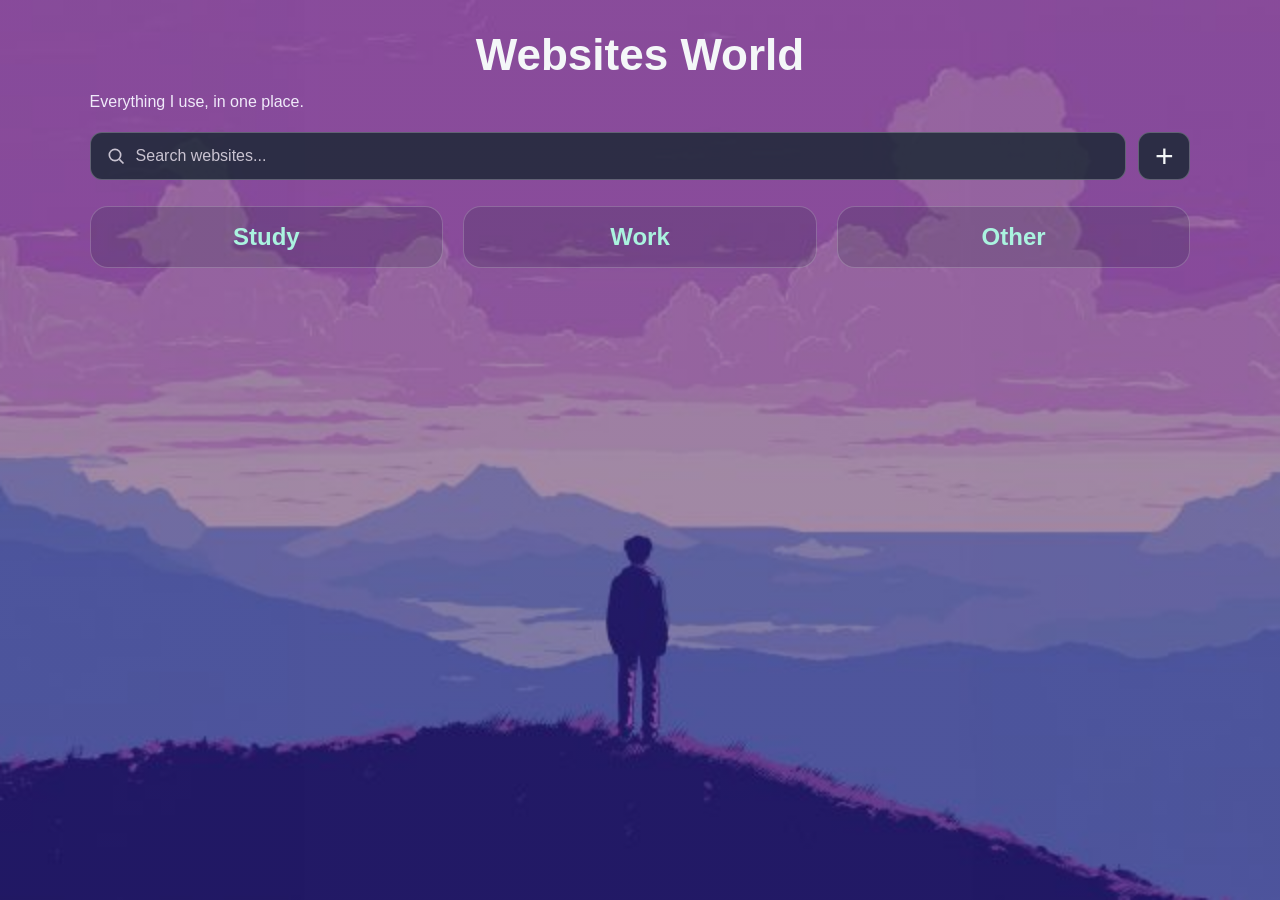
==== index.html @ d505647d "Rename Website Organizer.html to index.html" ====
<!DOCTYPE html>
<html lang="en">
<head>
<meta charset="UTF-8">
<meta name="viewport" content="width=device-width, initial-scale=1">
<title>Website Organizer</title>

<style>
* { box-sizing: border-box; }
[hidden] { display: none !important; }

body {
  margin: 0;
  min-height: 100vh;
  padding: 42px 7%;
  background-color: #101820;
  background-image:
    linear-gradient(rgba(16, 24, 32, .38), rgba(16, 24, 32, .38)),
    url("Website Organizer.jpg");
  background-position: center;
  background-size: cover;
  background-attachment: fixed;
  background-repeat: no-repeat;
  color: #f4f7f8;
  font-family: "Segoe UI", Arial, sans-serif;
}

/* The title is centered and raised; the subtitle stays in its usual spot. */
.topbar {
  position: relative;
  min-height: 70px;
  margin-bottom: 20px;
}

.brand-area { padding-top: 51px; }

h1 {
  position: absolute;
  top: -10px;
  left: 50%;
  width: max-content;
  max-width: 100%;
  margin: 0;
  color: #f4f7f8;
  font-size: 44px;
  line-height: 1.05;
  text-align: center;
  transform: translateX(-50%);
}

.subtitle {
  margin: 0;
  color: #f0eafa;
}

.search-row {
  display: flex;
  align-items: stretch;
  gap: 12px;
  width: 100%;
  margin-bottom: 26px;
}

.search-field {
  display: flex;
  align-items: center;
  flex: 1;
  min-width: 0;
  height: 48px;
  gap: 10px;
  padding: 0 15px;
  border: 1px solid rgba(255, 255, 255, .25);
  border-radius: 12px;
  background: rgba(25, 40, 50, .82);
}

.search-field:focus-within {
  outline: 2px solid #e8b5ff;
  outline-offset: 2px;
}

.search-icon {
  width: 20px;
  height: 20px;
  flex: 0 0 20px;
  color: #c9c3d1;
}

.search-box {
  width: 100%;
  min-width: 0;
  height: 100%;
  padding: 0;
  border: 0;
  outline: 0;
  background: transparent;
  color: #f4f7f8;
  font: inherit;
}

.search-box::placeholder { color: #c9c3d1; }

.action-area {
  position: relative;
  z-index: 5;
}

.plus-button {
  width: 52px;
  height: 48px;
  border: 1px solid rgba(255, 255, 255, .25);
  border-radius: 12px;
  background: rgba(25, 40, 50, .82);
  color: #f4f7f8;
  font-size: 32px;
  line-height: 1;
  cursor: pointer;
}

.plus-button:hover { background: rgba(49, 81, 92, .95); }

.action-menu {
  position: absolute;
  top: calc(100% + 9px);
  right: 0;
  width: 190px;
  padding: 7px;
  border: 1px solid rgba(255, 255, 255, .22);
  border-radius: 13px;
  background: rgba(25, 31, 47, .97);
  box-shadow: 0 12px 30px rgba(0, 0, 0, .28);
}

.action-menu button {
  display: block;
  width: 100%;
  padding: 11px 12px;
  border: 0;
  border-radius: 8px;
  background: transparent;
  color: #f4f7f8;
  text-align: left;
  font: inherit;
  cursor: pointer;
}

.action-menu button:hover {
  background: rgba(232, 181, 255, .18);
  color: #f4d8ff;
}

/* Three independent stacks: opening a category only moves cards below it
   in the same column. */
.categories {
  display: grid;
  grid-template-columns: repeat(3, minmax(0, 1fr));
  align-items: start;
  gap: 20px;
}

.category-column {
  display: flex;
  flex-direction: column;
  align-items: stretch;
  min-width: 0;
  gap: 20px;
}

.card {
  min-width: 0;
  padding: 22px;
  border: 1px solid rgba(255, 255, 255, .20);
  border-radius: 18px;
  background: rgba(25, 40, 50, .18);
}

/* A closed category is about as tall as one website-link row. */
.card.is-collapsed { padding: 8px 14px; }

.category-heading {
  position: relative;
  display: flex;
  align-items: center;
  justify-content: center;
  height: 44px;
  margin: 0 0 14px;
}

.card.is-collapsed .category-heading { margin-bottom: 0; }

.category-title {
  width: 100%;
  height: 44px;
  padding: 0 42px;
  border: 0;
  border-radius: 6px;
  background: transparent;
  color: #aaf3df;
  font: 700 24px/1.2 "Segoe UI", Arial, sans-serif;
  text-align: center;
  cursor: pointer;
  overflow: hidden;
  text-overflow: ellipsis;
  white-space: nowrap;
}

.category-title:hover:not(:disabled) { color: #e8b5ff; }

.category-title:focus-visible,
.pencil-button:focus-visible {
  outline: 2px solid #e8b5ff;
  outline-offset: 3px;
}

.category-title:disabled {
  opacity: 1;
  cursor: default;
}

.category-grip {
  position: absolute;
  left: 0;
  top: 50%;
  display: inline-flex;
  align-items: center;
  justify-content: center;
  width: 30px;
  height: 32px;
  border-radius: 8px;
  color: #f0d6ff;
  cursor: grab;
  user-select: none;
  transform: translateY(-50%);
}

.category-grip:hover { background: rgba(232, 181, 255, .17); }

.pencil-button {
  position: absolute;
  right: 0;
  top: 50%;
  display: inline-flex;
  align-items: center;
  justify-content: center;
  width: 34px;
  height: 34px;
  border: 1px solid rgba(255, 227, 169, .4);
  border-radius: 9px;
  background: rgba(58, 43, 29, .82);
  color: #ffe3a9;
  font-size: 18px;
  cursor: pointer;
  transform: translateY(-50%);
}

.pencil-button:hover { background: rgba(86, 62, 38, .95); }

.link-row {
  display: flex;
  align-items: center;
  gap: 8px;
}

.website-link {
  display: flex;
  align-items: center;
  flex: 1;
  min-width: 0;
  gap: 10px;
  margin: 9px 0;
  padding: 12px 14px;
  border-radius: 10px;
  background: rgba(36, 57, 68, .88);
  color: #f4f7f8;
  text-decoration: none;
  transition: transform .18s ease, background .18s ease, box-shadow .18s ease;
}

.website-link:hover,
.website-link:focus-visible {
  background: rgba(49, 81, 92, .95);
  transform: translateY(-2px);
  box-shadow: 0 6px 14px rgba(8, 16, 21, .25);
}

.website-link:focus-visible {
  outline: 2px solid #e8b5ff;
  outline-offset: 2px;
}

.website-name {
  overflow: hidden;
  text-overflow: ellipsis;
  white-space: nowrap;
}

.dot {
  width: 10px;
  height: 10px;
  flex: 0 0 10px;
  border-radius: 50%;
  background: #e8b5ff;
}

.logo-slot {
  position: relative;
  display: block;
  width: 24px;
  height: 24px;
  flex: 0 0 24px;
  margin-left: auto;
}

.site-logo {
  display: block;
  width: 100%;
  height: 100%;
  object-fit: contain;
}

.logo-fallback {
  display: grid;
  place-items: center;
  width: 100%;
  height: 100%;
  border-radius: 7px;
  background: #e8b5ff;
  color: #29113b;
  font: 700 10px "Segoe UI", Arial, sans-serif;
}

.link-grip {
  display: none;
  width: 28px;
  flex: 0 0 28px;
  color: #f0d6ff;
  text-align: center;
  cursor: grab;
  user-select: none;
}

.edit-mode .link-grip { display: inline-block; }

.remove-link {
  width: 36px;
  height: 36px;
  flex: 0 0 36px;
  border: 1px solid rgba(255, 150, 166, .45);
  border-radius: 10px;
  background: rgba(86, 35, 49, .88);
  color: #ffd0d7;
  font-size: 23px;
  line-height: 1;
  cursor: pointer;
}

.remove-link:hover { background: #9c3f55; }

.empty-category {
  margin: 12px 4px;
  color: #d9d0e0;
  font-size: 14px;
}

.category-editor-actions {
  display: flex;
  flex-wrap: wrap;
  gap: 9px;
  margin-top: 16px;
  padding-top: 14px;
  border-top: 1px solid rgba(255, 255, 255, .14);
}

.editor-button {
  padding: 10px 12px;
  border: 1px solid transparent;
  border-radius: 9px;
  font: 600 14px "Segoe UI", Arial, sans-serif;
  cursor: pointer;
}

.add-link-button {
  border-color: rgba(138, 235, 202, .35);
  background: rgba(34, 87, 75, .92);
  color: #c9ffe9;
}

.add-link-button:hover { background: rgba(39, 115, 91, .98); }

.remove-category-button {
  border-color: rgba(255, 150, 166, .35);
  background: rgba(92, 38, 51, .9);
  color: #ffd0d7;
}

.remove-category-button:hover { background: rgba(145, 52, 71, .98); }

.link-form {
  display: grid;
  gap: 9px;
  margin: 12px 0 4px;
  padding: 13px;
  border: 1px solid rgba(138, 235, 202, .3);
  border-radius: 12px;
  background: rgba(16, 35, 40, .78);
}

.link-form input,
.draft-name {
  width: 100%;
  padding: 10px 12px;
  border: 1px solid rgba(255, 255, 255, .24);
  border-radius: 8px;
  background: rgba(255, 255, 255, .93);
  color: #1c2230;
  font: inherit;
}

.link-form input:focus,
.draft-name:focus {
  outline: 2px solid #aaf3df;
  outline-offset: 1px;
}

.form-actions { display: flex; gap: 8px; }

.save-link-button {
  background: #b9f1d6;
  color: #17372c;
}

.cancel-link-button {
  border-color: rgba(255, 255, 255, .18);
  background: rgba(255, 255, 255, .13);
  color: #f4f7f8;
}

.form-error {
  margin: 0;
  color: #ffd0d7;
  font-size: 13px;
}

.draft-card {
  border-color: rgba(232, 181, 255, .55);
  background: rgba(55, 34, 68, .38);
}

.draft-name {
  height: 44px;
  text-align: center;
  font-size: 20px;
  font-weight: 700;
}

.draft-hint {
  margin: 12px 0 0;
  color: #f0eafa;
  font-size: 13px;
  text-align: center;
}

.cancel-draft-button {
  display: block;
  margin: 13px auto 0;
  padding: 8px 12px;
  border: 1px solid rgba(255, 255, 255, .2);
  border-radius: 8px;
  background: rgba(255, 255, 255, .12);
  color: #f4f7f8;
  font: inherit;
  cursor: pointer;
}

.dragging { opacity: .42; }

.drop-target {
  outline: 2px dashed #e8b5ff;
  outline-offset: 3px;
}

.undo-toast {
  position: fixed;
  left: 50%;
  bottom: 22px;
  z-index: 20;
  display: flex;
  align-items: center;
  gap: 16px;
  max-width: calc(100vw - 32px);
  padding: 12px 16px;
  border: 1px solid rgba(255, 255, 255, .2);
  border-radius: 12px;
  background: rgba(25, 31, 47, .97);
  color: #f4f7f8;
  box-shadow: 0 12px 30px rgba(0, 0, 0, .3);
  transform: translateX(-50%);
}

.undo-button {
  padding: 7px 12px;
  border: 0;
  border-radius: 8px;
  background: #b9f1d6;
  color: #17372c;
  font: 700 14px "Segoe UI", Arial, sans-serif;
  cursor: pointer;
}

#noResults {
  margin-top: 24px;
  color: #f0eafa;
}

.recent-section { margin: 0 0 24px; }

.recent-heading {
  margin: 0 0 10px;
  color: #f0eafa;
  font-size: 16px;
}

.recent-links {
  display: grid;
  grid-template-columns: repeat(3, minmax(0, 1fr));
  gap: 8px 12px;
}

.recent-link { margin: 0; }

@media (max-width: 900px) {
  .categories { grid-template-columns: repeat(2, minmax(0, 1fr)); }
}

@media (max-width: 600px) {
  body { padding: 28px 5%; }
  h1 { font-size: 32px; }
  .categories { grid-template-columns: 1fr; }
  .recent-links { grid-template-columns: 1fr; }
}
</style>
</head>

<body>
<header class="topbar">
  <div class="brand-area">
    <h1>Websites World</h1>
    <p class="subtitle">Everything I use, in one place.</p>
  </div>
</header>

<div class="search-row">
  <label class="search-field" for="siteSearch">
    <svg class="search-icon" viewBox="0 0 24 24" fill="none"
      stroke="currentColor" stroke-width="2" aria-hidden="true">
      <circle cx="10.8" cy="10.8" r="6.8"></circle>
      <path d="m16 16 5 5"></path>
    </svg>
    <input id="siteSearch" class="search-box" type="search"
      placeholder="Search websites..." aria-label="Search websites">
  </label>

  <div class="action-area" id="actionArea">
    <button class="plus-button" id="plusButton" type="button"
      aria-label="Open organizer menu" aria-expanded="false">+</button>

    <div class="action-menu" id="actionMenu" hidden>
      <button id="newCategoryButton" type="button">＋ New category</button>
      <button id="editModeButton" type="button">✏ Edit category</button>
    </div>
  </div>
</div>

<section class="recent-section" id="recentSection" hidden>
  <h2 class="recent-heading">Recently opened</h2>
  <div class="recent-links" id="recentLinks"></div>
</section>

<div class="categories" id="categories"></div>
<p id="noResults" hidden>No websites match your search.</p>

<div class="undo-toast" id="undoToast" hidden>
  <span id="undoMessage"></span>
  <button class="undo-button" id="undoButton" type="button">Undo</button>
</div>

<script>
const STORAGE_KEY = "websiteOrganizerCategoriesV2";
const RECENT_KEY = "websiteOrganizerRecentLinksV1";

const defaultCategories = [
  {
    id: "study",
    name: "Study",
    links: [
      { id: "google", name: "Google", url: "https://www.google.com" },
      { id: "youtube", name: "YouTube", url: "https://www.youtube.com" }
    ]
  },
  {
    id: "work",
    name: "Work",
    links: [
      { id: "notion", name: "Notion", url: "https://www.notion.so" },
      { id: "drive", name: "Google Drive", url: "https://drive.google.com" }
    ]
  },
  {
    id: "other",
    name: "Other",
    links: [
      { id: "wikipedia", name: "Wikipedia", url: "https://www.wikipedia.org" }
    ]
  }
];

function loadCategories() {
  try {
    const saved = localStorage.getItem(STORAGE_KEY);
    if (saved) {
      const parsed = JSON.parse(saved);
      if (Array.isArray(parsed)) return parsed;
    }
  } catch (error) {
    console.warn("Could not load saved organizer data.", error);
  }
  return JSON.parse(JSON.stringify(defaultCategories));
}

function loadRecentLinks() {
  try {
    const saved = localStorage.getItem(RECENT_KEY);
    if (saved) {
      const parsed = JSON.parse(saved);
      if (Array.isArray(parsed)) return parsed.slice(0, 3);
    }
  } catch (error) {
    console.warn("Could not load recently opened links.", error);
  }
  return [];
}

let categories = loadCategories();
let recentLinks = loadRecentLinks();
let openCategoryIds = new Set();
let searchAutoOpenIds = new Set();
let editMode = false;
let editingCategoryId = null;
let savedOpenCategoryIds = null;
let draftCategoryActive = false;
let linkFormCategoryId = null;
let formError = "";
let undoAction = null;
let undoTimer = null;
let lastColumnCount = 0;

const categoriesElement = document.getElementById("categories");
const searchBox = document.getElementById("siteSearch");
const plusButton = document.getElementById("plusButton");
const actionMenu = document.getElementById("actionMenu");
const editModeButton = document.getElementById("editModeButton");
const noResults = document.getElementById("noResults");
const recentSection = document.getElementById("recentSection");
const recentLinksElement = document.getElementById("recentLinks");
const undoToast = document.getElementById("undoToast");
const undoMessage = document.getElementById("undoMessage");

function makeId(prefix) {
  if (window.crypto && typeof window.crypto.randomUUID === "function") {
    return prefix + "-" + window.crypto.randomUUID();
  }
  return prefix + "-" + Date.now() + "-" + Math.random().toString(16).slice(2);
}

function saveCategories() {
  try {
    localStorage.setItem(STORAGE_KEY, JSON.stringify(categories));
  } catch (error) {
    alert("The browser could not save your changes. Check that it can save site data.");
  }
}

function saveRecentLinks() {
  try {
    localStorage.setItem(RECENT_KEY, JSON.stringify(recentLinks));
  } catch (error) {
    console.warn("Could not save recently opened links.", error);
  }
}

function makeElement(tag, className, text) {
  const element = document.createElement(tag);
  if (className) element.className = className;
  if (text !== undefined) element.textContent = text;
  return element;
}

function getFaviconSources(url) {
  try {
    const parsed = new URL(url);
    const host = parsed.hostname.toLowerCase();
    const bareHost = host.replace(/^www\./i, "");
    const hosts = [...new Set([host, bareHost])];

    return [
      new URL("/favicon.ico", parsed.origin).href,
      new URL("/favicon.png", parsed.origin).href,
      new URL("/favicon-32x32.png", parsed.origin).href,
      new URL("/apple-touch-icon.png", parsed.origin).href,
      ...hosts.map(name =>
        "https://icons.duckduckgo.com/ip3/" + encodeURIComponent(name) + ".ico"
      )
    ];
  } catch (error) {
    return [];
  }
}

function makeLogo(url, websiteName) {
  const slot = makeElement("span", "logo-slot");
  const image = makeElement("img", "site-logo");
  image.alt = "";
  image.loading = "lazy";
  image.draggable = false;

  const fallback = makeElement("span", "logo-fallback");
  const initials = websiteName.trim().split(/\s+/)
    .slice(0, 2)
    .map(part => part[0] || "")
    .join("")
    .toUpperCase();

  fallback.textContent = initials || "?";
  fallback.hidden = true;
  slot.append(image, fallback);

  const sources = getFaviconSources(url);
  let sourceIndex = 0;

  function tryNextSource() {
    if (sourceIndex >= sources.length) {
      image.hidden = true;
      fallback.hidden = false;
      return;
    }

    image.hidden = false;
    image.onerror = tryNextSource;
    image.onload = () => { fallback.hidden = true; };
    image.src = sources[sourceIndex++];
  }

  tryNextSource();
  return slot;
}

function recordRecent(category, link) {
  recentLinks = recentLinks.filter(item => item.url !== link.url);
  recentLinks.unshift({
    id: link.id,
    name: link.name,
    url: link.url,
    categoryName: category.name,
    openedAt: Date.now()
  });
  recentLinks = recentLinks.slice(0, 3);
  saveRecentLinks();
  renderRecent(searchBox.value.trim().toLowerCase());
}

function renderRecent(query) {
  recentLinksElement.replaceChildren();

  const matches = recentLinks.filter(item =>
    !query || item.name.toLowerCase().includes(query)
  );

  recentSection.hidden = matches.length === 0;

  matches.forEach(item => {
    const anchor = makeElement("a", "website-link recent-link");
    anchor.href = item.url;
    anchor.target = "_blank";
    anchor.rel = "noopener noreferrer";
    anchor.title = item.name + " · " + item.categoryName;
    anchor.draggable = false;

    const dot = makeElement("span", "dot");
    dot.setAttribute("aria-hidden", "true");

    const name = makeElement("span", "website-name", item.name);
    const logo = makeLogo(item.url, item.name);
    anchor.append(dot, name, logo);

    anchor.addEventListener("click", () => {
      recordRecent({ name: item.categoryName }, item);
    });

    recentLinksElement.append(anchor);
  });

  return matches.length > 0;
}

function showUndo(message, action) {
  clearTimeout(undoTimer);
  undoAction = action;
  undoMessage.textContent = message;
  undoToast.hidden = false;

  undoTimer = setTimeout(() => {
    undoAction = null;
    undoToast.hidden = true;
  }, 8000);
}

function performUndo() {
  if (!undoAction) return;

  const action = undoAction;
  clearTimeout(undoTimer);
  undoAction = null;
  undoToast.hidden = true;

  if (action.type === "link") {
    const category = categories.find(item => item.id === action.categoryId);
    if (!category) {
      alert("That category no longer exists, so the website link could not be restored.");
      return;
    }
    category.links.splice(Math.min(action.index, category.links.length), 0, action.link);
  } else if (action.type === "category") {
    categories.splice(Math.min(action.index, categories.length), 0, action.category);
    if (action.wasOpen || editMode) openCategoryIds.add(action.category.id);
    if (savedOpenCategoryIds && action.wasSavedOpen) {
      savedOpenCategoryIds.add(action.category.id);
    }
  }

  saveCategories();
  render();
}

function normaliseWebsiteUrl(value) {
  let candidate = value.trim();

  if (!/^https?:\/\//i.test(candidate)) {
    candidate = "https://" + candidate;
  }

  const parsed = new URL(candidate);
  if (parsed.protocol !== "http:" && parsed.protocol !== "https:") {
    throw new Error("Use a website address beginning with http:// or https://");
  }

  return parsed.href;
}

function enterEditMode() {
  if (!editMode) savedOpenCategoryIds = new Set(openCategoryIds);

  editMode = true;
  editingCategoryId = null;
  linkFormCategoryId = null;
  formError = "";
  searchBox.value = "";
  searchAutoOpenIds.clear();

  categories.forEach(category => openCategoryIds.add(category.id));
  document.body.classList.add("edit-mode");
  render();
}

function exitEditMode() {
  editMode = false;
  editingCategoryId = null;
  linkFormCategoryId = null;
  formError = "";
  openCategoryIds = savedOpenCategoryIds
    ? new Set(savedOpenCategoryIds)
    : new Set();
  savedOpenCategoryIds = null;

  document.body.classList.remove("edit-mode");
  render();
}

function startNewCategory() {
  actionMenu.hidden = true;
  plusButton.setAttribute("aria-expanded", "false");

  if (!editMode) enterEditMode();

  draftCategoryActive = true;
  searchBox.value = "";
  searchAutoOpenIds.clear();
  render();

  requestAnimationFrame(() => {
    const input = document.querySelector(".draft-name");
    if (input) input.focus();
  });
}

function removeLink(category, link) {
  const index = category.links.findIndex(item => item.id === link.id);
  if (index < 0) return;

  category.links.splice(index, 1);
  saveCategories();
  showUndo("Removed “" + link.name + "”.", {
    type: "link",
    categoryId: category.id,
    link,
    index
  });
  render();
}

function removeCategory(category) {
  const index = categories.findIndex(item => item.id === category.id);
  if (index < 0) return;

  const wasOpen = openCategoryIds.has(category.id);
  const wasSavedOpen = savedOpenCategoryIds
    ? savedOpenCategoryIds.has(category.id)
    : false;

  categories.splice(index, 1);
  openCategoryIds.delete(category.id);
  searchAutoOpenIds.delete(category.id);
  if (savedOpenCategoryIds) savedOpenCategoryIds.delete(category.id);

  editingCategoryId = null;
  linkFormCategoryId = null;
  saveCategories();

  showUndo("Removed category “" + category.name + "”.", {
    type: "category",
    category,
    index,
    wasOpen,
    wasSavedOpen
  });
  render();
}

function reorderCategory(sourceId, targetId) {
  if (sourceId === targetId) return;

  const sourceIndex = categories.findIndex(item => item.id === sourceId);
  const targetIndex = categories.findIndex(item => item.id === targetId);
  if (sourceIndex < 0 || targetIndex < 0) return;

  const [source] = categories.splice(sourceIndex, 1);
  const newTargetIndex = categories.findIndex(item => item.id === targetId);
  categories.splice(newTargetIndex, 0, source);

  saveCategories();
  render();
}

function moveLink(sourceCategoryId, linkId, targetCategoryId, targetLinkId) {
  const sourceCategory = categories.find(item => item.id === sourceCategoryId);
  const targetCategory = categories.find(item => item.id === targetCategoryId);
  if (!sourceCategory || !targetCategory) return;
  if (sourceCategoryId === targetCategoryId && linkId === targetLinkId) return;

  const sourceIndex = sourceCategory.links.findIndex(item => item.id === linkId);
  if (sourceIndex < 0) return;

  const [link] = sourceCategory.links.splice(sourceIndex, 1);
  let targetIndex = targetLinkId
    ? targetCategory.links.findIndex(item => item.id === targetLinkId)
    : -1;

  if (targetIndex < 0) targetIndex = targetCategory.links.length;
  targetCategory.links.splice(targetIndex, 0, link);

  saveCategories();
  render();
}

function addDragHandle(className, label, data) {
  const handle = makeElement("span", className, "⠿");
  handle.draggable = true;
  handle.title = label;
  handle.setAttribute("aria-label", label);
  handle.dataset.dragType = data.type;

  if (data.categoryId) handle.dataset.categoryId = data.categoryId;
  if (data.linkId) handle.dataset.linkId = data.linkId;

  return handle;
}

function buildWebsiteLink(category, link, showRemove) {
  const row = makeElement("div", "link-row");
  row.dataset.categoryId = category.id;
  row.dataset.linkId = link.id;

  if (editMode) {
    row.append(addDragHandle(
      "link-grip drag-handle",
      "Drag to reorder or move this website",
      { type: "link", categoryId: category.id, linkId: link.id }
    ));
  }

  const anchor = makeElement("a", "website-link");
  anchor.href = link.url;
  anchor.target = "_blank";
  anchor.rel = "noopener noreferrer";
  anchor.title = link.name;
  anchor.draggable = false;
  anchor.addEventListener("click", () => recordRecent(category, link));

  const dot = makeElement("span", "dot");
  dot.setAttribute("aria-hidden", "true");

  const name = makeElement("span", "website-name", link.name);
  const logo = makeLogo(link.url, link.name);
  anchor.append(dot, name, logo);
  row.append(anchor);

  if (showRemove) {
    const removeButton = makeElement("button", "remove-link", "−");
    removeButton.type = "button";
    removeButton.title = "Remove " + link.name;
    removeButton.setAttribute("aria-label", "Remove " + link.name);
    removeButton.addEventListener("click", () => removeLink(category, link));
    row.append(removeButton);
  }

  return row;
}

function buildLinkForm(category) {
  const form = makeElement("form", "link-form");

  const nameInput = makeElement("input");
  nameInput.name = "websiteName";
  nameInput.placeholder = "Website name";
  nameInput.required = true;
  nameInput.maxLength = 80;

  const urlInput = makeElement("input");
  urlInput.name = "websiteUrl";
  urlInput.placeholder = "Website address (for example: example.com)";
  urlInput.required = true;
  urlInput.type = "text";
  urlInput.inputMode = "url";

  const actions = makeElement("div", "form-actions");

  const saveButton = makeElement("button", "editor-button save-link-button", "Save link");
  saveButton.type = "submit";

  const cancelButton = makeElement("button", "editor-button cancel-link-button", "Cancel");
  cancelButton.type = "button";
  cancelButton.addEventListener("click", () => {
    linkFormCategoryId = null;
    formError = "";
    render();
  });

  actions.append(saveButton, cancelButton);
  form.append(nameInput, urlInput, actions);

  if (formError) form.append(makeElement("p", "form-error", formError));

  form.addEventListener("submit", event => {
    event.preventDefault();

    const name = nameInput.value.trim();
    if (!name) return;

    try {
      const url = normaliseWebsiteUrl(urlInput.value);
      category.links.push({ id: makeId("link"), name, url });
      saveCategories();
      linkFormCategoryId = null;
      formError = "";
      render();
    } catch (error) {
      formError = "Enter a valid website address, such as example.com";
      render();

      requestAnimationFrame(() => {
        const refreshedUrl = document.querySelector(
          '.link-form input[name="websiteUrl"]'
        );
        if (refreshedUrl) refreshedUrl.focus();
      });
    }
  });

  return form;
}

function buildCategoryCard(category, query) {
  const matchingLinks = category.links.filter(link =>
    !query || link.name.toLowerCase().includes(query)
  );

  const card = makeElement("section", "card");
  card.dataset.categoryId = category.id;
  card.hidden = Boolean(query && matchingLinks.length === 0);

  const heading = makeElement("h2", "category-heading");

  if (editMode) {
    heading.append(addDragHandle(
      "category-grip drag-handle",
      "Drag to reorder this category",
      { type: "category", categoryId: category.id }
    ));
  }

  const titleButton = makeElement("button", "category-title", category.name);
  titleButton.type = "button";

  const isOpen =
    editMode ||
    openCategoryIds.has(category.id) ||
    searchAutoOpenIds.has(category.id);

  titleButton.setAttribute("aria-expanded", String(isOpen));
  titleButton.setAttribute(
    "aria-label",
    category.name + (editMode ? " category" : " category, open or close")
  );
  titleButton.disabled = editMode;

  titleButton.addEventListener("click", event => {
    if (editMode) return;

    const currentlyOpen =
      openCategoryIds.has(category.id) ||
      searchAutoOpenIds.has(category.id);

    if (event.ctrlKey) {
      if (currentlyOpen) {
        openCategoryIds.delete(category.id);
        searchAutoOpenIds.delete(category.id);
      } else {
        openCategoryIds.add(category.id);
        searchAutoOpenIds.delete(category.id);
      }
    } else {
      openCategoryIds.clear();
      searchAutoOpenIds.clear();
      if (!currentlyOpen) openCategoryIds.add(category.id);
    }

    render();
  });

  heading.append(titleButton);

  if (editMode) {
    const pencil = makeElement("button", "pencil-button", "✏");
    pencil.type = "button";
    pencil.title = "Edit links in " + category.name;
    pencil.setAttribute("aria-label", "Edit links in " + category.name);

    pencil.addEventListener("click", () => {
      editingCategoryId =
        editingCategoryId === category.id ? null : category.id;
      linkFormCategoryId = null;
      formError = "";
      render();
    });

    heading.append(pencil);
  }

  card.append(heading);

  const linksPanel = makeElement("div", "category-links");
  linksPanel.hidden = !isOpen;
  card.classList.toggle("is-collapsed", !isOpen);

  if (matchingLinks.length === 0 && !query) {
    linksPanel.append(
      makeElement("p", "empty-category", "No websites yet. Use the pencil to add one.")
    );
  }

  const showRemove = editMode && editingCategoryId === category.id;
  matchingLinks.forEach(link => {
    linksPanel.append(buildWebsiteLink(category, link, showRemove));
  });

  if (showRemove) {
    if (linkFormCategoryId === category.id) {
      linksPanel.append(buildLinkForm(category));
    }

    const editorActions = makeElement("div", "category-editor-actions");

    const addLinkButton = makeElement(
      "button",
      "editor-button add-link-button",
      "＋ Add link"
    );
    addLinkButton.type = "button";
    addLinkButton.addEventListener("click", () => {
      linkFormCategoryId = category.id;
      formError = "";
      render();

      requestAnimationFrame(() => {
        const input = document.querySelector(
          '.link-form input[name="websiteName"]'
        );
        if (input) input.focus();
      });
    });

    const removeCategoryButton = makeElement(
      "button",
      "editor-button remove-category-button",
      "− Remove category"
    );
    removeCategoryButton.type = "button";
    removeCategoryButton.addEventListener("click", () => removeCategory(category));

    editorActions.append(addLinkButton, removeCategoryButton);
    linksPanel.append(editorActions);
  }

  card.append(linksPanel);
  return card;
}

function buildDraftCard() {
  const card = makeElement("section", "card draft-card");
  const form = makeElement("form", "draft-form");
  const heading = makeElement("h2", "category-heading");

  const input = makeElement("input", "draft-name");
  input.type = "text";
  input.placeholder = "New category name";
  input.maxLength = 50;
  input.required = true;
  input.setAttribute(
    "aria-label",
    "New category name. Type a name and press Enter."
  );

  heading.append(input);
  form.append(
    heading,
    makeElement("p", "draft-hint", "Type the category name and press Enter.")
  );

  const cancel = makeElement("button", "cancel-draft-button", "Cancel");
  cancel.type = "button";
  cancel.addEventListener("click", () => {
    draftCategoryActive = false;
    render();
  });
  form.append(cancel);

  form.addEventListener("submit", event => {
    event.preventDefault();

    const name = input.value.trim();
    if (!name) return;

    if (categories.some(category =>
      category.name.toLowerCase() === name.toLowerCase()
    )) {
      alert("A category with that name already exists.");
      input.focus();
      return;
    }

    const category = { id: makeId("category"), name, links: [] };
    categories.push(category);
    openCategoryIds.add(category.id);
    draftCategoryActive = false;
    saveCategories();
    render();
  });

  card.append(form);
  return card;
}

function getColumnCount() {
  if (window.matchMedia("(max-width: 600px)").matches) return 1;
  if (window.matchMedia("(max-width: 900px)").matches) return 2;
  return 3;
}

function render() {
  const query = searchBox.value.trim().toLowerCase();
  const hasRecent = renderRecent(query);
  const columnCount = getColumnCount();

  lastColumnCount = columnCount;
  categoriesElement.replaceChildren();

  const columns = [];
  for (let index = 0; index < columnCount; index++) {
    const column = makeElement("div", "category-column");
    columns.push(column);
    categoriesElement.append(column);
  }

  let hasVisibleCategory = false;

  categories.forEach((category, index) => {
    const card = buildCategoryCard(category, query);
    if (!card.hidden) hasVisibleCategory = true;
    columns[index % columnCount].append(card);
  });

  if (draftCategoryActive) {
    columns[categories.length % columnCount].append(buildDraftCard());
  }

  noResults.hidden = !query || hasVisibleCategory || hasRecent;
  editModeButton.textContent = editMode
    ? "✓ Finish editing"
    : "✏ Edit category";
}

function handleDragStart(event) {
  const handle = event.target.closest(".drag-handle");
  if (!editMode || !handle) return;

  const payload = {
    type: handle.dataset.dragType,
    categoryId: handle.dataset.categoryId,
    linkId: handle.dataset.linkId || ""
  };

  event.dataTransfer.setData("text/plain", JSON.stringify(payload));
  event.dataTransfer.effectAllowed = "move";

  const source = handle.closest(".link-row") || handle.closest(".card");
  if (source) source.classList.add("dragging");
}

function handleDragEnd() {
  document.querySelectorAll(".dragging, .drop-target").forEach(element => {
    element.classList.remove("dragging", "drop-target");
  });
}

categoriesElement.addEventListener("dragstart", handleDragStart);
categoriesElement.addEventListener("dragend", handleDragEnd);

categoriesElement.addEventListener("dragover", event => {
  if (!editMode) return;

  const target = event.target.closest(".link-row, .card");
  if (!target || target.classList.contains("draft-card")) return;

  event.preventDefault();
  target.classList.add("drop-target");
  event.dataTransfer.dropEffect = "move";
});

categoriesElement.addEventListener("dragleave", event => {
  const target = event.target.closest(".link-row, .card");
  if (target && !target.contains(event.relatedTarget)) {
    target.classList.remove("drop-target");
  }
});

categoriesElement.addEventListener("drop", event => {
  if (!editMode) return;

  const targetRow = event.target.closest(".link-row");
  const targetCard = event.target.closest(".card");
  if (!targetCard || targetCard.classList.contains("draft-card")) return;

  event.preventDefault();

  let payload;
  try {
    payload = JSON.parse(event.dataTransfer.getData("text/plain"));
  } catch (error) {
    return;
  }

  const targetCategoryId = targetCard.dataset.categoryId;

  if (payload.type === "category") {
    reorderCategory(payload.categoryId, targetCategoryId);
  } else if (payload.type === "link") {
    if (targetRow) {
      moveLink(
        payload.categoryId,
        payload.linkId,
        targetRow.dataset.categoryId,
        targetRow.dataset.linkId
      );
    } else {
      moveLink(payload.categoryId, payload.linkId, targetCategoryId, null);
    }
  }

  handleDragEnd();
});

plusButton.addEventListener("click", () => {
  const willOpen = actionMenu.hidden;
  actionMenu.hidden = !willOpen;
  plusButton.setAttribute("aria-expanded", String(willOpen));
});

document.getElementById("newCategoryButton")
  .addEventListener("click", startNewCategory);

editModeButton.addEventListener("click", () => {
  actionMenu.hidden = true;
  plusButton.setAttribute("aria-expanded", "false");
  if (editMode) exitEditMode();
  else enterEditMode();
});

document.getElementById("undoButton")
  .addEventListener("click", performUndo);

searchBox.addEventListener("input", () => {
  const query = searchBox.value.trim().toLowerCase();
  searchAutoOpenIds = new Set();

  if (query) {
    categories.forEach(category => {
      if (category.links.some(link =>
        link.name.toLowerCase().includes(query)
      )) {
        searchAutoOpenIds.add(category.id);
      }
    });
  }

  render();
});

window.addEventListener("resize", () => {
  if (getColumnCount() !== lastColumnCount) render();
});

/* Clicks on empty page space close open categories.
   Buttons, links, inputs, and link rows do not count as empty space. */
document.addEventListener("click", event => {
  const target = event.target;
  const actionArea = document.getElementById("actionArea");

  if (!actionArea.contains(target)) {
    actionMenu.hidden = true;
    plusButton.setAttribute("aria-expanded", "false");
  }

  if (editMode) return;

  const clickedControl = target.closest(
    "button, a, input, select, textarea, form, .link-row, .drag-handle, .undo-toast"
  );

  if (clickedControl) return;

  if (openCategoryIds.size || searchAutoOpenIds.size) {
    openCategoryIds.clear();
    searchAutoOpenIds.clear();
    render();
  }
});

render();
</script>
</body>
</html>
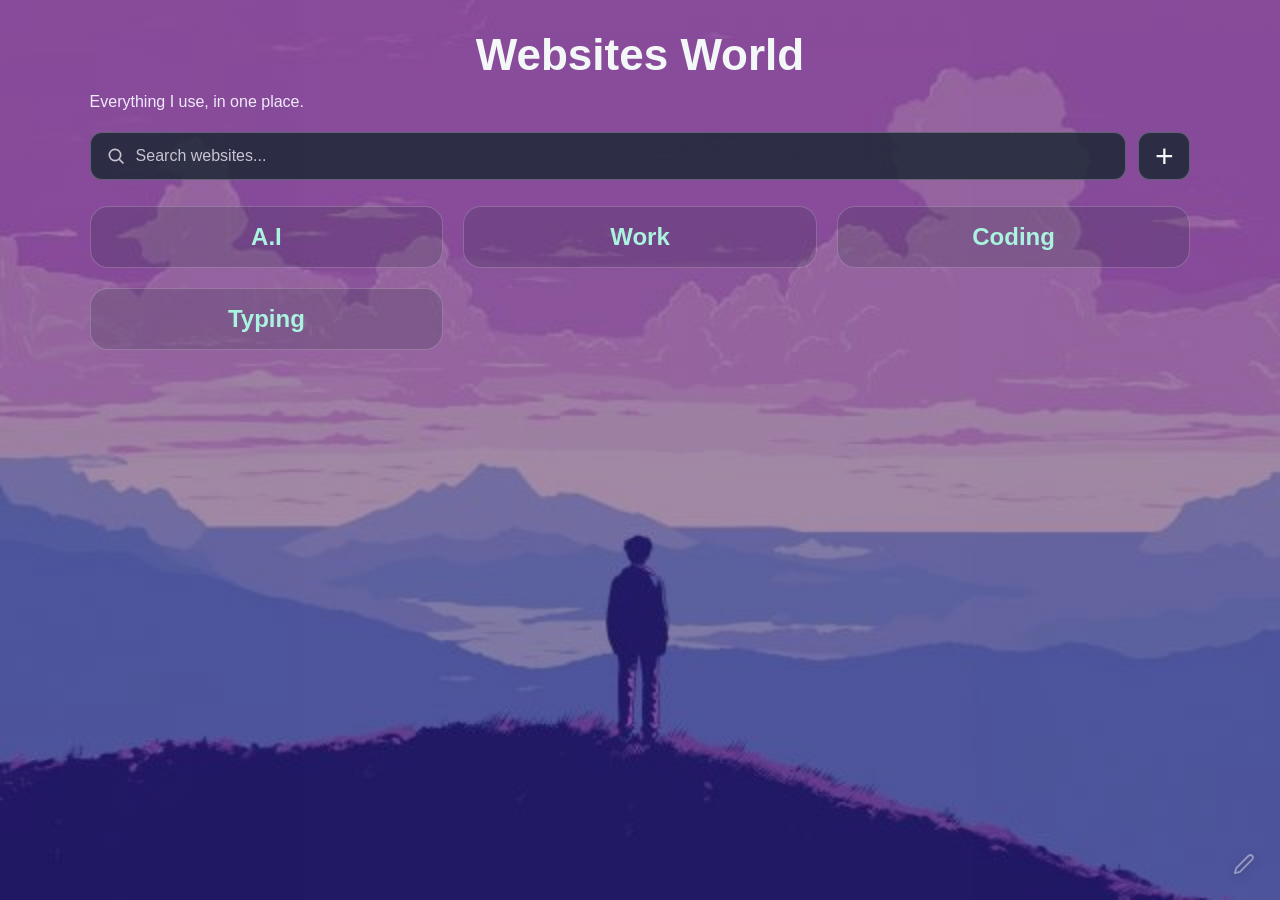
==== commit 632df901: "Add files via upload" ====
--- a/index.html
+++ b/index.html
@@ -1,1480 +1,3712 @@
-<!DOCTYPE html>
-<html lang="en">
-<head>
-<meta charset="UTF-8">
-<meta name="viewport" content="width=device-width, initial-scale=1">
-<title>Website Organizer</title>
-
-<style>
-* { box-sizing: border-box; }
-[hidden] { display: none !important; }
-
-body {
-  margin: 0;
-  min-height: 100vh;
-  padding: 42px 7%;
-  background-color: #101820;
-  background-image:
-    linear-gradient(rgba(16, 24, 32, .38), rgba(16, 24, 32, .38)),
-    url("Website Organizer.jpg");
-  background-position: center;
-  background-size: cover;
-  background-attachment: fixed;
-  background-repeat: no-repeat;
-  color: #f4f7f8;
-  font-family: "Segoe UI", Arial, sans-serif;
-}
-
-/* The title is centered and raised; the subtitle stays in its usual spot. */
-.topbar {
-  position: relative;
-  min-height: 70px;
-  margin-bottom: 20px;
-}
-
-.brand-area { padding-top: 51px; }
-
-h1 {
-  position: absolute;
-  top: -10px;
-  left: 50%;
-  width: max-content;
-  max-width: 100%;
-  margin: 0;
-  color: #f4f7f8;
-  font-size: 44px;
-  line-height: 1.05;
-  text-align: center;
-  transform: translateX(-50%);
-}
-
-.subtitle {
-  margin: 0;
-  color: #f0eafa;
-}
-
-.search-row {
-  display: flex;
-  align-items: stretch;
-  gap: 12px;
-  width: 100%;
-  margin-bottom: 26px;
-}
-
-.search-field {
-  display: flex;
-  align-items: center;
-  flex: 1;
-  min-width: 0;
-  height: 48px;
-  gap: 10px;
-  padding: 0 15px;
-  border: 1px solid rgba(255, 255, 255, .25);
-  border-radius: 12px;
-  background: rgba(25, 40, 50, .82);
-}
-
-.search-field:focus-within {
-  outline: 2px solid #e8b5ff;
-  outline-offset: 2px;
-}
-
-.search-icon {
-  width: 20px;
-  height: 20px;
-  flex: 0 0 20px;
-  color: #c9c3d1;
-}
-
-.search-box {
-  width: 100%;
-  min-width: 0;
-  height: 100%;
-  padding: 0;
-  border: 0;
-  outline: 0;
-  background: transparent;
-  color: #f4f7f8;
-  font: inherit;
-}
-
-.search-box::placeholder { color: #c9c3d1; }
-
-.action-area {
-  position: relative;
-  z-index: 5;
-}
-
-.plus-button {
-  width: 52px;
-  height: 48px;
-  border: 1px solid rgba(255, 255, 255, .25);
-  border-radius: 12px;
-  background: rgba(25, 40, 50, .82);
-  color: #f4f7f8;
-  font-size: 32px;
-  line-height: 1;
-  cursor: pointer;
-}
-
-.plus-button:hover { background: rgba(49, 81, 92, .95); }
-
-.action-menu {
-  position: absolute;
-  top: calc(100% + 9px);
-  right: 0;
-  width: 190px;
-  padding: 7px;
-  border: 1px solid rgba(255, 255, 255, .22);
-  border-radius: 13px;
-  background: rgba(25, 31, 47, .97);
-  box-shadow: 0 12px 30px rgba(0, 0, 0, .28);
-}
-
-.action-menu button {
-  display: block;
-  width: 100%;
-  padding: 11px 12px;
-  border: 0;
-  border-radius: 8px;
-  background: transparent;
-  color: #f4f7f8;
-  text-align: left;
-  font: inherit;
-  cursor: pointer;
-}
-
-.action-menu button:hover {
-  background: rgba(232, 181, 255, .18);
-  color: #f4d8ff;
-}
-
-/* Three independent stacks: opening a category only moves cards below it
-   in the same column. */
-.categories {
-  display: grid;
-  grid-template-columns: repeat(3, minmax(0, 1fr));
-  align-items: start;
-  gap: 20px;
-}
-
-.category-column {
-  display: flex;
-  flex-direction: column;
-  align-items: stretch;
-  min-width: 0;
-  gap: 20px;
-}
-
-.card {
-  min-width: 0;
-  padding: 22px;
-  border: 1px solid rgba(255, 255, 255, .20);
-  border-radius: 18px;
-  background: rgba(25, 40, 50, .18);
-}
-
-/* A closed category is about as tall as one website-link row. */
-.card.is-collapsed { padding: 8px 14px; }
-
-.category-heading {
-  position: relative;
-  display: flex;
-  align-items: center;
-  justify-content: center;
-  height: 44px;
-  margin: 0 0 14px;
-}
-
-.card.is-collapsed .category-heading { margin-bottom: 0; }
-
-.category-title {
-  width: 100%;
-  height: 44px;
-  padding: 0 42px;
-  border: 0;
-  border-radius: 6px;
-  background: transparent;
-  color: #aaf3df;
-  font: 700 24px/1.2 "Segoe UI", Arial, sans-serif;
-  text-align: center;
-  cursor: pointer;
-  overflow: hidden;
-  text-overflow: ellipsis;
-  white-space: nowrap;
-}
-
-.category-title:hover:not(:disabled) { color: #e8b5ff; }
-
-.category-title:focus-visible,
-.pencil-button:focus-visible {
-  outline: 2px solid #e8b5ff;
-  outline-offset: 3px;
-}
-
-.category-title:disabled {
-  opacity: 1;
-  cursor: default;
-}
-
-.category-grip {
-  position: absolute;
-  left: 0;
-  top: 50%;
-  display: inline-flex;
-  align-items: center;
-  justify-content: center;
-  width: 30px;
-  height: 32px;
-  border-radius: 8px;
-  color: #f0d6ff;
-  cursor: grab;
-  user-select: none;
-  transform: translateY(-50%);
-}
-
-.category-grip:hover { background: rgba(232, 181, 255, .17); }
-
-.pencil-button {
-  position: absolute;
-  right: 0;
-  top: 50%;
-  display: inline-flex;
-  align-items: center;
-  justify-content: center;
-  width: 34px;
-  height: 34px;
-  border: 1px solid rgba(255, 227, 169, .4);
-  border-radius: 9px;
-  background: rgba(58, 43, 29, .82);
-  color: #ffe3a9;
-  font-size: 18px;
-  cursor: pointer;
-  transform: translateY(-50%);
-}
-
-.pencil-button:hover { background: rgba(86, 62, 38, .95); }
-
-.link-row {
-  display: flex;
-  align-items: center;
-  gap: 8px;
-}
-
-.website-link {
-  display: flex;
-  align-items: center;
-  flex: 1;
-  min-width: 0;
-  gap: 10px;
-  margin: 9px 0;
-  padding: 12px 14px;
-  border-radius: 10px;
-  background: rgba(36, 57, 68, .88);
-  color: #f4f7f8;
-  text-decoration: none;
-  transition: transform .18s ease, background .18s ease, box-shadow .18s ease;
-}
-
-.website-link:hover,
-.website-link:focus-visible {
-  background: rgba(49, 81, 92, .95);
-  transform: translateY(-2px);
-  box-shadow: 0 6px 14px rgba(8, 16, 21, .25);
-}
-
-.website-link:focus-visible {
-  outline: 2px solid #e8b5ff;
-  outline-offset: 2px;
-}
-
-.website-name {
-  overflow: hidden;
-  text-overflow: ellipsis;
-  white-space: nowrap;
-}
-
-.dot {
-  width: 10px;
-  height: 10px;
-  flex: 0 0 10px;
-  border-radius: 50%;
-  background: #e8b5ff;
-}
-
-.logo-slot {
-  position: relative;
-  display: block;
-  width: 24px;
-  height: 24px;
-  flex: 0 0 24px;
-  margin-left: auto;
-}
-
-.site-logo {
-  display: block;
-  width: 100%;
-  height: 100%;
-  object-fit: contain;
-}
-
-.logo-fallback {
-  display: grid;
-  place-items: center;
-  width: 100%;
-  height: 100%;
-  border-radius: 7px;
-  background: #e8b5ff;
-  color: #29113b;
-  font: 700 10px "Segoe UI", Arial, sans-serif;
-}
-
-.link-grip {
-  display: none;
-  width: 28px;
-  flex: 0 0 28px;
-  color: #f0d6ff;
-  text-align: center;
-  cursor: grab;
-  user-select: none;
-}
-
-.edit-mode .link-grip { display: inline-block; }
-
-.remove-link {
-  width: 36px;
-  height: 36px;
-  flex: 0 0 36px;
-  border: 1px solid rgba(255, 150, 166, .45);
-  border-radius: 10px;
-  background: rgba(86, 35, 49, .88);
-  color: #ffd0d7;
-  font-size: 23px;
-  line-height: 1;
-  cursor: pointer;
-}
-
-.remove-link:hover { background: #9c3f55; }
-
-.empty-category {
-  margin: 12px 4px;
-  color: #d9d0e0;
-  font-size: 14px;
-}
-
-.category-editor-actions {
-  display: flex;
-  flex-wrap: wrap;
-  gap: 9px;
-  margin-top: 16px;
-  padding-top: 14px;
-  border-top: 1px solid rgba(255, 255, 255, .14);
-}
-
-.editor-button {
-  padding: 10px 12px;
-  border: 1px solid transparent;
-  border-radius: 9px;
-  font: 600 14px "Segoe UI", Arial, sans-serif;
-  cursor: pointer;
-}
-
-.add-link-button {
-  border-color: rgba(138, 235, 202, .35);
-  background: rgba(34, 87, 75, .92);
-  color: #c9ffe9;
-}
-
-.add-link-button:hover { background: rgba(39, 115, 91, .98); }
-
-.remove-category-button {
-  border-color: rgba(255, 150, 166, .35);
-  background: rgba(92, 38, 51, .9);
-  color: #ffd0d7;
-}
-
-.remove-category-button:hover { background: rgba(145, 52, 71, .98); }
-
-.link-form {
-  display: grid;
-  gap: 9px;
-  margin: 12px 0 4px;
-  padding: 13px;
-  border: 1px solid rgba(138, 235, 202, .3);
-  border-radius: 12px;
-  background: rgba(16, 35, 40, .78);
-}
-
-.link-form input,
-.draft-name {
-  width: 100%;
-  padding: 10px 12px;
-  border: 1px solid rgba(255, 255, 255, .24);
-  border-radius: 8px;
-  background: rgba(255, 255, 255, .93);
-  color: #1c2230;
-  font: inherit;
-}
-
-.link-form input:focus,
-.draft-name:focus {
-  outline: 2px solid #aaf3df;
-  outline-offset: 1px;
-}
-
-.form-actions { display: flex; gap: 8px; }
-
-.save-link-button {
-  background: #b9f1d6;
-  color: #17372c;
-}
-
-.cancel-link-button {
-  border-color: rgba(255, 255, 255, .18);
-  background: rgba(255, 255, 255, .13);
-  color: #f4f7f8;
-}
-
-.form-error {
-  margin: 0;
-  color: #ffd0d7;
-  font-size: 13px;
-}
-
-.draft-card {
-  border-color: rgba(232, 181, 255, .55);
-  background: rgba(55, 34, 68, .38);
-}
-
-.draft-name {
-  height: 44px;
-  text-align: center;
-  font-size: 20px;
-  font-weight: 700;
-}
-
-.draft-hint {
-  margin: 12px 0 0;
-  color: #f0eafa;
-  font-size: 13px;
-  text-align: center;
-}
-
-.cancel-draft-button {
-  display: block;
-  margin: 13px auto 0;
-  padding: 8px 12px;
-  border: 1px solid rgba(255, 255, 255, .2);
-  border-radius: 8px;
-  background: rgba(255, 255, 255, .12);
-  color: #f4f7f8;
-  font: inherit;
-  cursor: pointer;
-}
-
-.dragging { opacity: .42; }
-
-.drop-target {
-  outline: 2px dashed #e8b5ff;
-  outline-offset: 3px;
-}
-
-.undo-toast {
-  position: fixed;
-  left: 50%;
-  bottom: 22px;
-  z-index: 20;
-  display: flex;
-  align-items: center;
-  gap: 16px;
-  max-width: calc(100vw - 32px);
-  padding: 12px 16px;
-  border: 1px solid rgba(255, 255, 255, .2);
-  border-radius: 12px;
-  background: rgba(25, 31, 47, .97);
-  color: #f4f7f8;
-  box-shadow: 0 12px 30px rgba(0, 0, 0, .3);
-  transform: translateX(-50%);
-}
-
-.undo-button {
-  padding: 7px 12px;
-  border: 0;
-  border-radius: 8px;
-  background: #b9f1d6;
-  color: #17372c;
-  font: 700 14px "Segoe UI", Arial, sans-serif;
-  cursor: pointer;
-}
-
-#noResults {
-  margin-top: 24px;
-  color: #f0eafa;
-}
-
-.recent-section { margin: 0 0 24px; }
-
-.recent-heading {
-  margin: 0 0 10px;
-  color: #f0eafa;
-  font-size: 16px;
-}
-
-.recent-links {
-  display: grid;
-  grid-template-columns: repeat(3, minmax(0, 1fr));
-  gap: 8px 12px;
-}
-
-.recent-link { margin: 0; }
-
-@media (max-width: 900px) {
-  .categories { grid-template-columns: repeat(2, minmax(0, 1fr)); }
-}
-
-@media (max-width: 600px) {
-  body { padding: 28px 5%; }
-  h1 { font-size: 32px; }
-  .categories { grid-template-columns: 1fr; }
-  .recent-links { grid-template-columns: 1fr; }
-}
-</style>
-</head>
-
-<body>
-<header class="topbar">
-  <div class="brand-area">
-    <h1>Websites World</h1>
-    <p class="subtitle">Everything I use, in one place.</p>
-  </div>
-</header>
-
-<div class="search-row">
-  <label class="search-field" for="siteSearch">
-    <svg class="search-icon" viewBox="0 0 24 24" fill="none"
-      stroke="currentColor" stroke-width="2" aria-hidden="true">
-      <circle cx="10.8" cy="10.8" r="6.8"></circle>
-      <path d="m16 16 5 5"></path>
-    </svg>
-    <input id="siteSearch" class="search-box" type="search"
-      placeholder="Search websites..." aria-label="Search websites">
-  </label>
-
-  <div class="action-area" id="actionArea">
-    <button class="plus-button" id="plusButton" type="button"
-      aria-label="Open organizer menu" aria-expanded="false">+</button>
-
-    <div class="action-menu" id="actionMenu" hidden>
-      <button id="newCategoryButton" type="button">＋ New category</button>
-      <button id="editModeButton" type="button">✏ Edit category</button>
-    </div>
-  </div>
-</div>
-
-<section class="recent-section" id="recentSection" hidden>
-  <h2 class="recent-heading">Recently opened</h2>
-  <div class="recent-links" id="recentLinks"></div>
-</section>
-
-<div class="categories" id="categories"></div>
-<p id="noResults" hidden>No websites match your search.</p>
-
-<div class="undo-toast" id="undoToast" hidden>
-  <span id="undoMessage"></span>
-  <button class="undo-button" id="undoButton" type="button">Undo</button>
-</div>
-
-<script>
-const STORAGE_KEY = "websiteOrganizerCategoriesV2";
-const RECENT_KEY = "websiteOrganizerRecentLinksV1";
-
-const defaultCategories = [
-  {
-    id: "study",
-    name: "Study",
-    links: [
-      { id: "google", name: "Google", url: "https://www.google.com" },
-      { id: "youtube", name: "YouTube", url: "https://www.youtube.com" }
-    ]
-  },
-  {
-    id: "work",
-    name: "Work",
-    links: [
-      { id: "notion", name: "Notion", url: "https://www.notion.so" },
-      { id: "drive", name: "Google Drive", url: "https://drive.google.com" }
-    ]
-  },
-  {
-    id: "other",
-    name: "Other",
-    links: [
-      { id: "wikipedia", name: "Wikipedia", url: "https://www.wikipedia.org" }
-    ]
-  }
-];
-
-function loadCategories() {
-  try {
-    const saved = localStorage.getItem(STORAGE_KEY);
-    if (saved) {
-      const parsed = JSON.parse(saved);
-      if (Array.isArray(parsed)) return parsed;
-    }
-  } catch (error) {
-    console.warn("Could not load saved organizer data.", error);
-  }
-  return JSON.parse(JSON.stringify(defaultCategories));
-}
-
-function loadRecentLinks() {
-  try {
-    const saved = localStorage.getItem(RECENT_KEY);
-    if (saved) {
-      const parsed = JSON.parse(saved);
-      if (Array.isArray(parsed)) return parsed.slice(0, 3);
-    }
-  } catch (error) {
-    console.warn("Could not load recently opened links.", error);
-  }
-  return [];
-}
-
-let categories = loadCategories();
-let recentLinks = loadRecentLinks();
-let openCategoryIds = new Set();
-let searchAutoOpenIds = new Set();
-let editMode = false;
-let editingCategoryId = null;
-let savedOpenCategoryIds = null;
-let draftCategoryActive = false;
-let linkFormCategoryId = null;
-let formError = "";
-let undoAction = null;
-let undoTimer = null;
-let lastColumnCount = 0;
-
-const categoriesElement = document.getElementById("categories");
-const searchBox = document.getElementById("siteSearch");
-const plusButton = document.getElementById("plusButton");
-const actionMenu = document.getElementById("actionMenu");
-const editModeButton = document.getElementById("editModeButton");
-const noResults = document.getElementById("noResults");
-const recentSection = document.getElementById("recentSection");
-const recentLinksElement = document.getElementById("recentLinks");
-const undoToast = document.getElementById("undoToast");
-const undoMessage = document.getElementById("undoMessage");
-
-function makeId(prefix) {
-  if (window.crypto && typeof window.crypto.randomUUID === "function") {
-    return prefix + "-" + window.crypto.randomUUID();
-  }
-  return prefix + "-" + Date.now() + "-" + Math.random().toString(16).slice(2);
-}
-
-function saveCategories() {
-  try {
-    localStorage.setItem(STORAGE_KEY, JSON.stringify(categories));
-  } catch (error) {
-    alert("The browser could not save your changes. Check that it can save site data.");
-  }
-}
-
-function saveRecentLinks() {
-  try {
-    localStorage.setItem(RECENT_KEY, JSON.stringify(recentLinks));
-  } catch (error) {
-    console.warn("Could not save recently opened links.", error);
-  }
-}
-
-function makeElement(tag, className, text) {
-  const element = document.createElement(tag);
-  if (className) element.className = className;
-  if (text !== undefined) element.textContent = text;
-  return element;
-}
-
-function getFaviconSources(url) {
-  try {
-    const parsed = new URL(url);
-    const host = parsed.hostname.toLowerCase();
-    const bareHost = host.replace(/^www\./i, "");
-    const hosts = [...new Set([host, bareHost])];
-
-    return [
-      new URL("/favicon.ico", parsed.origin).href,
-      new URL("/favicon.png", parsed.origin).href,
-      new URL("/favicon-32x32.png", parsed.origin).href,
-      new URL("/apple-touch-icon.png", parsed.origin).href,
-      ...hosts.map(name =>
-        "https://icons.duckduckgo.com/ip3/" + encodeURIComponent(name) + ".ico"
-      )
-    ];
-  } catch (error) {
-    return [];
-  }
-}
-
-function makeLogo(url, websiteName) {
-  const slot = makeElement("span", "logo-slot");
-  const image = makeElement("img", "site-logo");
-  image.alt = "";
-  image.loading = "lazy";
-  image.draggable = false;
-
-  const fallback = makeElement("span", "logo-fallback");
-  const initials = websiteName.trim().split(/\s+/)
-    .slice(0, 2)
-    .map(part => part[0] || "")
-    .join("")
-    .toUpperCase();
-
-  fallback.textContent = initials || "?";
-  fallback.hidden = true;
-  slot.append(image, fallback);
-
-  const sources = getFaviconSources(url);
-  let sourceIndex = 0;
-
-  function tryNextSource() {
-    if (sourceIndex >= sources.length) {
-      image.hidden = true;
-      fallback.hidden = false;
-      return;
-    }
-
-    image.hidden = false;
-    image.onerror = tryNextSource;
-    image.onload = () => { fallback.hidden = true; };
-    image.src = sources[sourceIndex++];
-  }
-
-  tryNextSource();
-  return slot;
-}
-
-function recordRecent(category, link) {
-  recentLinks = recentLinks.filter(item => item.url !== link.url);
-  recentLinks.unshift({
-    id: link.id,
-    name: link.name,
-    url: link.url,
-    categoryName: category.name,
-    openedAt: Date.now()
-  });
-  recentLinks = recentLinks.slice(0, 3);
-  saveRecentLinks();
-  renderRecent(searchBox.value.trim().toLowerCase());
-}
-
-function renderRecent(query) {
-  recentLinksElement.replaceChildren();
-
-  const matches = recentLinks.filter(item =>
-    !query || item.name.toLowerCase().includes(query)
-  );
-
-  recentSection.hidden = matches.length === 0;
-
-  matches.forEach(item => {
-    const anchor = makeElement("a", "website-link recent-link");
-    anchor.href = item.url;
-    anchor.target = "_blank";
-    anchor.rel = "noopener noreferrer";
-    anchor.title = item.name + " · " + item.categoryName;
-    anchor.draggable = false;
-
-    const dot = makeElement("span", "dot");
-    dot.setAttribute("aria-hidden", "true");
-
-    const name = makeElement("span", "website-name", item.name);
-    const logo = makeLogo(item.url, item.name);
-    anchor.append(dot, name, logo);
-
-    anchor.addEventListener("click", () => {
-      recordRecent({ name: item.categoryName }, item);
-    });
-
-    recentLinksElement.append(anchor);
-  });
-
-  return matches.length > 0;
-}
-
-function showUndo(message, action) {
-  clearTimeout(undoTimer);
-  undoAction = action;
-  undoMessage.textContent = message;
-  undoToast.hidden = false;
-
-  undoTimer = setTimeout(() => {
-    undoAction = null;
-    undoToast.hidden = true;
-  }, 8000);
-}
-
-function performUndo() {
-  if (!undoAction) return;
-
-  const action = undoAction;
-  clearTimeout(undoTimer);
-  undoAction = null;
-  undoToast.hidden = true;
-
-  if (action.type === "link") {
-    const category = categories.find(item => item.id === action.categoryId);
-    if (!category) {
-      alert("That category no longer exists, so the website link could not be restored.");
-      return;
-    }
-    category.links.splice(Math.min(action.index, category.links.length), 0, action.link);
-  } else if (action.type === "category") {
-    categories.splice(Math.min(action.index, categories.length), 0, action.category);
-    if (action.wasOpen || editMode) openCategoryIds.add(action.category.id);
-    if (savedOpenCategoryIds && action.wasSavedOpen) {
-      savedOpenCategoryIds.add(action.category.id);
-    }
-  }
-
-  saveCategories();
-  render();
-}
-
-function normaliseWebsiteUrl(value) {
-  let candidate = value.trim();
-
-  if (!/^https?:\/\//i.test(candidate)) {
-    candidate = "https://" + candidate;
-  }
-
-  const parsed = new URL(candidate);
-  if (parsed.protocol !== "http:" && parsed.protocol !== "https:") {
-    throw new Error("Use a website address beginning with http:// or https://");
-  }
-
-  return parsed.href;
-}
-
-function enterEditMode() {
-  if (!editMode) savedOpenCategoryIds = new Set(openCategoryIds);
-
-  editMode = true;
-  editingCategoryId = null;
-  linkFormCategoryId = null;
-  formError = "";
-  searchBox.value = "";
-  searchAutoOpenIds.clear();
-
-  categories.forEach(category => openCategoryIds.add(category.id));
-  document.body.classList.add("edit-mode");
-  render();
-}
-
-function exitEditMode() {
-  editMode = false;
-  editingCategoryId = null;
-  linkFormCategoryId = null;
-  formError = "";
-  openCategoryIds = savedOpenCategoryIds
-    ? new Set(savedOpenCategoryIds)
-    : new Set();
-  savedOpenCategoryIds = null;
-
-  document.body.classList.remove("edit-mode");
-  render();
-}
-
-function startNewCategory() {
-  actionMenu.hidden = true;
-  plusButton.setAttribute("aria-expanded", "false");
-
-  if (!editMode) enterEditMode();
-
-  draftCategoryActive = true;
-  searchBox.value = "";
-  searchAutoOpenIds.clear();
-  render();
-
-  requestAnimationFrame(() => {
-    const input = document.querySelector(".draft-name");
-    if (input) input.focus();
-  });
-}
-
-function removeLink(category, link) {
-  const index = category.links.findIndex(item => item.id === link.id);
-  if (index < 0) return;
-
-  category.links.splice(index, 1);
-  saveCategories();
-  showUndo("Removed “" + link.name + "”.", {
-    type: "link",
-    categoryId: category.id,
-    link,
-    index
-  });
-  render();
-}
-
-function removeCategory(category) {
-  const index = categories.findIndex(item => item.id === category.id);
-  if (index < 0) return;
-
-  const wasOpen = openCategoryIds.has(category.id);
-  const wasSavedOpen = savedOpenCategoryIds
-    ? savedOpenCategoryIds.has(category.id)
-    : false;
-
-  categories.splice(index, 1);
-  openCategoryIds.delete(category.id);
-  searchAutoOpenIds.delete(category.id);
-  if (savedOpenCategoryIds) savedOpenCategoryIds.delete(category.id);
-
-  editingCategoryId = null;
-  linkFormCategoryId = null;
-  saveCategories();
-
-  showUndo("Removed category “" + category.name + "”.", {
-    type: "category",
-    category,
-    index,
-    wasOpen,
-    wasSavedOpen
-  });
-  render();
-}
-
-function reorderCategory(sourceId, targetId) {
-  if (sourceId === targetId) return;
-
-  const sourceIndex = categories.findIndex(item => item.id === sourceId);
-  const targetIndex = categories.findIndex(item => item.id === targetId);
-  if (sourceIndex < 0 || targetIndex < 0) return;
-
-  const [source] = categories.splice(sourceIndex, 1);
-  const newTargetIndex = categories.findIndex(item => item.id === targetId);
-  categories.splice(newTargetIndex, 0, source);
-
-  saveCategories();
-  render();
-}
-
-function moveLink(sourceCategoryId, linkId, targetCategoryId, targetLinkId) {
-  const sourceCategory = categories.find(item => item.id === sourceCategoryId);
-  const targetCategory = categories.find(item => item.id === targetCategoryId);
-  if (!sourceCategory || !targetCategory) return;
-  if (sourceCategoryId === targetCategoryId && linkId === targetLinkId) return;
-
-  const sourceIndex = sourceCategory.links.findIndex(item => item.id === linkId);
-  if (sourceIndex < 0) return;
-
-  const [link] = sourceCategory.links.splice(sourceIndex, 1);
-  let targetIndex = targetLinkId
-    ? targetCategory.links.findIndex(item => item.id === targetLinkId)
-    : -1;
-
-  if (targetIndex < 0) targetIndex = targetCategory.links.length;
-  targetCategory.links.splice(targetIndex, 0, link);
-
-  saveCategories();
-  render();
-}
-
-function addDragHandle(className, label, data) {
-  const handle = makeElement("span", className, "⠿");
-  handle.draggable = true;
-  handle.title = label;
-  handle.setAttribute("aria-label", label);
-  handle.dataset.dragType = data.type;
-
-  if (data.categoryId) handle.dataset.categoryId = data.categoryId;
-  if (data.linkId) handle.dataset.linkId = data.linkId;
-
-  return handle;
-}
-
-function buildWebsiteLink(category, link, showRemove) {
-  const row = makeElement("div", "link-row");
-  row.dataset.categoryId = category.id;
-  row.dataset.linkId = link.id;
-
-  if (editMode) {
-    row.append(addDragHandle(
-      "link-grip drag-handle",
-      "Drag to reorder or move this website",
-      { type: "link", categoryId: category.id, linkId: link.id }
-    ));
-  }
-
-  const anchor = makeElement("a", "website-link");
-  anchor.href = link.url;
-  anchor.target = "_blank";
-  anchor.rel = "noopener noreferrer";
-  anchor.title = link.name;
-  anchor.draggable = false;
-  anchor.addEventListener("click", () => recordRecent(category, link));
-
-  const dot = makeElement("span", "dot");
-  dot.setAttribute("aria-hidden", "true");
-
-  const name = makeElement("span", "website-name", link.name);
-  const logo = makeLogo(link.url, link.name);
-  anchor.append(dot, name, logo);
-  row.append(anchor);
-
-  if (showRemove) {
-    const removeButton = makeElement("button", "remove-link", "−");
-    removeButton.type = "button";
-    removeButton.title = "Remove " + link.name;
-    removeButton.setAttribute("aria-label", "Remove " + link.name);
-    removeButton.addEventListener("click", () => removeLink(category, link));
-    row.append(removeButton);
-  }
-
-  return row;
-}
-
-function buildLinkForm(category) {
-  const form = makeElement("form", "link-form");
-
-  const nameInput = makeElement("input");
-  nameInput.name = "websiteName";
-  nameInput.placeholder = "Website name";
-  nameInput.required = true;
-  nameInput.maxLength = 80;
-
-  const urlInput = makeElement("input");
-  urlInput.name = "websiteUrl";
-  urlInput.placeholder = "Website address (for example: example.com)";
-  urlInput.required = true;
-  urlInput.type = "text";
-  urlInput.inputMode = "url";
-
-  const actions = makeElement("div", "form-actions");
-
-  const saveButton = makeElement("button", "editor-button save-link-button", "Save link");
-  saveButton.type = "submit";
-
-  const cancelButton = makeElement("button", "editor-button cancel-link-button", "Cancel");
-  cancelButton.type = "button";
-  cancelButton.addEventListener("click", () => {
-    linkFormCategoryId = null;
-    formError = "";
-    render();
-  });
-
-  actions.append(saveButton, cancelButton);
-  form.append(nameInput, urlInput, actions);
-
-  if (formError) form.append(makeElement("p", "form-error", formError));
-
-  form.addEventListener("submit", event => {
-    event.preventDefault();
-
-    const name = nameInput.value.trim();
-    if (!name) return;
-
-    try {
-      const url = normaliseWebsiteUrl(urlInput.value);
-      category.links.push({ id: makeId("link"), name, url });
-      saveCategories();
-      linkFormCategoryId = null;
-      formError = "";
-      render();
-    } catch (error) {
-      formError = "Enter a valid website address, such as example.com";
-      render();
-
-      requestAnimationFrame(() => {
-        const refreshedUrl = document.querySelector(
-          '.link-form input[name="websiteUrl"]'
-        );
-        if (refreshedUrl) refreshedUrl.focus();
-      });
-    }
-  });
-
-  return form;
-}
-
-function buildCategoryCard(category, query) {
-  const matchingLinks = category.links.filter(link =>
-    !query || link.name.toLowerCase().includes(query)
-  );
-
-  const card = makeElement("section", "card");
-  card.dataset.categoryId = category.id;
-  card.hidden = Boolean(query && matchingLinks.length === 0);
-
-  const heading = makeElement("h2", "category-heading");
-
-  if (editMode) {
-    heading.append(addDragHandle(
-      "category-grip drag-handle",
-      "Drag to reorder this category",
-      { type: "category", categoryId: category.id }
-    ));
-  }
-
-  const titleButton = makeElement("button", "category-title", category.name);
-  titleButton.type = "button";
-
-  const isOpen =
-    editMode ||
-    openCategoryIds.has(category.id) ||
-    searchAutoOpenIds.has(category.id);
-
-  titleButton.setAttribute("aria-expanded", String(isOpen));
-  titleButton.setAttribute(
-    "aria-label",
-    category.name + (editMode ? " category" : " category, open or close")
-  );
-  titleButton.disabled = editMode;
-
-  titleButton.addEventListener("click", event => {
-    if (editMode) return;
-
-    const currentlyOpen =
-      openCategoryIds.has(category.id) ||
-      searchAutoOpenIds.has(category.id);
-
-    if (event.ctrlKey) {
-      if (currentlyOpen) {
-        openCategoryIds.delete(category.id);
-        searchAutoOpenIds.delete(category.id);
-      } else {
-        openCategoryIds.add(category.id);
-        searchAutoOpenIds.delete(category.id);
-      }
-    } else {
-      openCategoryIds.clear();
-      searchAutoOpenIds.clear();
-      if (!currentlyOpen) openCategoryIds.add(category.id);
-    }
-
-    render();
-  });
-
-  heading.append(titleButton);
-
-  if (editMode) {
-    const pencil = makeElement("button", "pencil-button", "✏");
-    pencil.type = "button";
-    pencil.title = "Edit links in " + category.name;
-    pencil.setAttribute("aria-label", "Edit links in " + category.name);
-
-    pencil.addEventListener("click", () => {
-      editingCategoryId =
-        editingCategoryId === category.id ? null : category.id;
-      linkFormCategoryId = null;
-      formError = "";
-      render();
-    });
-
-    heading.append(pencil);
-  }
-
-  card.append(heading);
-
-  const linksPanel = makeElement("div", "category-links");
-  linksPanel.hidden = !isOpen;
-  card.classList.toggle("is-collapsed", !isOpen);
-
-  if (matchingLinks.length === 0 && !query) {
-    linksPanel.append(
-      makeElement("p", "empty-category", "No websites yet. Use the pencil to add one.")
-    );
-  }
-
-  const showRemove = editMode && editingCategoryId === category.id;
-  matchingLinks.forEach(link => {
-    linksPanel.append(buildWebsiteLink(category, link, showRemove));
-  });
-
-  if (showRemove) {
-    if (linkFormCategoryId === category.id) {
-      linksPanel.append(buildLinkForm(category));
-    }
-
-    const editorActions = makeElement("div", "category-editor-actions");
-
-    const addLinkButton = makeElement(
-      "button",
-      "editor-button add-link-button",
-      "＋ Add link"
-    );
-    addLinkButton.type = "button";
-    addLinkButton.addEventListener("click", () => {
-      linkFormCategoryId = category.id;
-      formError = "";
-      render();
-
-      requestAnimationFrame(() => {
-        const input = document.querySelector(
-          '.link-form input[name="websiteName"]'
-        );
-        if (input) input.focus();
-      });
-    });
-
-    const removeCategoryButton = makeElement(
-      "button",
-      "editor-button remove-category-button",
-      "− Remove category"
-    );
-    removeCategoryButton.type = "button";
-    removeCategoryButton.addEventListener("click", () => removeCategory(category));
-
-    editorActions.append(addLinkButton, removeCategoryButton);
-    linksPanel.append(editorActions);
-  }
-
-  card.append(linksPanel);
-  return card;
-}
-
-function buildDraftCard() {
-  const card = makeElement("section", "card draft-card");
-  const form = makeElement("form", "draft-form");
-  const heading = makeElement("h2", "category-heading");
-
-  const input = makeElement("input", "draft-name");
-  input.type = "text";
-  input.placeholder = "New category name";
-  input.maxLength = 50;
-  input.required = true;
-  input.setAttribute(
-    "aria-label",
-    "New category name. Type a name and press Enter."
-  );
-
-  heading.append(input);
-  form.append(
-    heading,
-    makeElement("p", "draft-hint", "Type the category name and press Enter.")
-  );
-
-  const cancel = makeElement("button", "cancel-draft-button", "Cancel");
-  cancel.type = "button";
-  cancel.addEventListener("click", () => {
-    draftCategoryActive = false;
-    render();
-  });
-  form.append(cancel);
-
-  form.addEventListener("submit", event => {
-    event.preventDefault();
-
-    const name = input.value.trim();
-    if (!name) return;
-
-    if (categories.some(category =>
-      category.name.toLowerCase() === name.toLowerCase()
-    )) {
-      alert("A category with that name already exists.");
-      input.focus();
-      return;
-    }
-
-    const category = { id: makeId("category"), name, links: [] };
-    categories.push(category);
-    openCategoryIds.add(category.id);
-    draftCategoryActive = false;
-    saveCategories();
-    render();
-  });
-
-  card.append(form);
-  return card;
-}
-
-function getColumnCount() {
-  if (window.matchMedia("(max-width: 600px)").matches) return 1;
-  if (window.matchMedia("(max-width: 900px)").matches) return 2;
-  return 3;
-}
-
-function render() {
-  const query = searchBox.value.trim().toLowerCase();
-  const hasRecent = renderRecent(query);
-  const columnCount = getColumnCount();
-
-  lastColumnCount = columnCount;
-  categoriesElement.replaceChildren();
-
-  const columns = [];
-  for (let index = 0; index < columnCount; index++) {
-    const column = makeElement("div", "category-column");
-    columns.push(column);
-    categoriesElement.append(column);
-  }
-
-  let hasVisibleCategory = false;
-
-  categories.forEach((category, index) => {
-    const card = buildCategoryCard(category, query);
-    if (!card.hidden) hasVisibleCategory = true;
-    columns[index % columnCount].append(card);
-  });
-
-  if (draftCategoryActive) {
-    columns[categories.length % columnCount].append(buildDraftCard());
-  }
-
-  noResults.hidden = !query || hasVisibleCategory || hasRecent;
-  editModeButton.textContent = editMode
-    ? "✓ Finish editing"
-    : "✏ Edit category";
-}
-
-function handleDragStart(event) {
-  const handle = event.target.closest(".drag-handle");
-  if (!editMode || !handle) return;
-
-  const payload = {
-    type: handle.dataset.dragType,
-    categoryId: handle.dataset.categoryId,
-    linkId: handle.dataset.linkId || ""
-  };
-
-  event.dataTransfer.setData("text/plain", JSON.stringify(payload));
-  event.dataTransfer.effectAllowed = "move";
-
-  const source = handle.closest(".link-row") || handle.closest(".card");
-  if (source) source.classList.add("dragging");
-}
-
-function handleDragEnd() {
-  document.querySelectorAll(".dragging, .drop-target").forEach(element => {
-    element.classList.remove("dragging", "drop-target");
-  });
-}
-
-categoriesElement.addEventListener("dragstart", handleDragStart);
-categoriesElement.addEventListener("dragend", handleDragEnd);
-
-categoriesElement.addEventListener("dragover", event => {
-  if (!editMode) return;
-
-  const target = event.target.closest(".link-row, .card");
-  if (!target || target.classList.contains("draft-card")) return;
-
-  event.preventDefault();
-  target.classList.add("drop-target");
-  event.dataTransfer.dropEffect = "move";
-});
-
-categoriesElement.addEventListener("dragleave", event => {
-  const target = event.target.closest(".link-row, .card");
-  if (target && !target.contains(event.relatedTarget)) {
-    target.classList.remove("drop-target");
-  }
-});
-
-categoriesElement.addEventListener("drop", event => {
-  if (!editMode) return;
-
-  const targetRow = event.target.closest(".link-row");
-  const targetCard = event.target.closest(".card");
-  if (!targetCard || targetCard.classList.contains("draft-card")) return;
-
-  event.preventDefault();
-
-  let payload;
-  try {
-    payload = JSON.parse(event.dataTransfer.getData("text/plain"));
-  } catch (error) {
-    return;
-  }
-
-  const targetCategoryId = targetCard.dataset.categoryId;
-
-  if (payload.type === "category") {
-    reorderCategory(payload.categoryId, targetCategoryId);
-  } else if (payload.type === "link") {
-    if (targetRow) {
-      moveLink(
-        payload.categoryId,
-        payload.linkId,
-        targetRow.dataset.categoryId,
-        targetRow.dataset.linkId
-      );
-    } else {
-      moveLink(payload.categoryId, payload.linkId, targetCategoryId, null);
-    }
-  }
-
-  handleDragEnd();
-});
-
-plusButton.addEventListener("click", () => {
-  const willOpen = actionMenu.hidden;
-  actionMenu.hidden = !willOpen;
-  plusButton.setAttribute("aria-expanded", String(willOpen));
-});
-
-document.getElementById("newCategoryButton")
-  .addEventListener("click", startNewCategory);
-
-editModeButton.addEventListener("click", () => {
-  actionMenu.hidden = true;
-  plusButton.setAttribute("aria-expanded", "false");
-  if (editMode) exitEditMode();
-  else enterEditMode();
-});
-
-document.getElementById("undoButton")
-  .addEventListener("click", performUndo);
-
-searchBox.addEventListener("input", () => {
-  const query = searchBox.value.trim().toLowerCase();
-  searchAutoOpenIds = new Set();
-
-  if (query) {
-    categories.forEach(category => {
-      if (category.links.some(link =>
-        link.name.toLowerCase().includes(query)
-      )) {
-        searchAutoOpenIds.add(category.id);
-      }
-    });
-  }
-
-  render();
-});
-
-window.addEventListener("resize", () => {
-  if (getColumnCount() !== lastColumnCount) render();
-});
-
-/* Clicks on empty page space close open categories.
-   Buttons, links, inputs, and link rows do not count as empty space. */
-document.addEventListener("click", event => {
-  const target = event.target;
-  const actionArea = document.getElementById("actionArea");
-
-  if (!actionArea.contains(target)) {
-    actionMenu.hidden = true;
-    plusButton.setAttribute("aria-expanded", "false");
-  }
-
-  if (editMode) return;
-
-  const clickedControl = target.closest(
-    "button, a, input, select, textarea, form, .link-row, .drag-handle, .undo-toast"
-  );
-
-  if (clickedControl) return;
-
-  if (openCategoryIds.size || searchAutoOpenIds.size) {
-    openCategoryIds.clear();
-    searchAutoOpenIds.clear();
-    render();
-  }
-});
-
-render();
-</script>
-</body>
-</html>
+﻿<!DOCTYPE html>
+<html lang="en">
+<head>
+<meta charset="UTF-8">
+<meta name="viewport" content="width=device-width, initial-scale=1">
+<title>Website Organizer</title>
+<link rel="icon" type="image/x-icon" href="[data-uri]">
+
+<style>
+:root {
+  --bg-color: #101820;
+  --default-bg-image: linear-gradient(rgba(16, 24, 32, .38), rgba(16, 24, 32, .38)), url("[data-uri]");
+  --bg-image: var(--default-bg-image);
+  --accent-title: #aaf3df;
+  --accent-dot: #e8b5ff;
+}
+
+* { box-sizing: border-box; }
+[hidden] { display: none !important; }
+
+body {
+  margin: 0;
+  min-height: 100vh;
+  background-color: var(--bg-color);
+  background-image: var(--bg-image);
+  background-position: center;
+  background-size: cover;
+  background-attachment: fixed;
+  background-repeat: no-repeat;
+  color: #f4f7f8;
+  font-family: "Segoe UI", Arial, sans-serif;
+  overflow-x: hidden;
+}
+
+/* Master Layout */
+.app-layout {
+  display: flex;
+  min-height: 100vh;
+  width: 100vw;
+  position: relative;
+}
+
+.main-content {
+  flex: 1;
+  min-width: 0;
+  padding: 42px 7%;
+  transition: padding .2s ease;
+}
+
+/* Header */
+.topbar {
+  position: relative;
+  min-height: 70px;
+  margin-bottom: 20px;
+}
+
+.brand-area { padding-top: 51px; }
+
+h1 {
+  position: absolute;
+  top: -10px;
+  left: 50%;
+  width: max-content;
+  max-width: 100%;
+  margin: 0;
+  color: #f4f7f8;
+  font-size: 44px;
+  line-height: 1.05;
+  text-align: center;
+  transform: translateX(-50%);
+}
+
+.subtitle {
+  margin: 0;
+  color: #f0eafa;
+}
+
+/* Search Row */
+.search-row {
+  display: flex;
+  align-items: stretch;
+  gap: 12px;
+  width: 100%;
+  margin-bottom: 26px;
+  position: relative;
+}
+
+.search-field {
+  display: flex;
+  align-items: center;
+  flex: 1;
+  min-width: 0;
+  height: 48px;
+  gap: 10px;
+  padding: 0 15px;
+  border: 1px solid rgba(255, 255, 255, .25);
+  border-radius: 12px;
+  background: rgba(25, 40, 50, .82);
+  position: relative;
+}
+
+.search-field:focus-within {
+  outline: 2px solid var(--accent-dot);
+  outline-offset: 2px;
+}
+
+.search-icon {
+  width: 20px;
+  height: 20px;
+  flex: 0 0 20px;
+  color: #c9c3d1;
+}
+
+.search-box {
+  width: 100%;
+  min-width: 0;
+  height: 100%;
+  padding: 0;
+  border: 0;
+  outline: 0;
+  background: transparent;
+  color: #f4f7f8;
+  font: inherit;
+}
+
+.search-box::placeholder { color: #c9c3d1; }
+
+/* Feature 7: Search History Dropdown */
+.search-history-dropdown {
+  position: absolute;
+  top: calc(100% + 6px);
+  left: 0;
+  right: 0;
+  background: rgba(20, 30, 40, 0.96);
+  border: 1px solid rgba(255, 255, 255, 0.2);
+  border-radius: 12px;
+  padding: 8px;
+  z-index: 60;
+  box-shadow: 0 12px 28px rgba(0, 0, 0, 0.45);
+}
+
+.search-history-header {
+  font-size: 11px;
+  font-weight: 700;
+  color: #94a3b8;
+  text-transform: uppercase;
+  letter-spacing: .5px;
+  padding: 4px 8px 6px;
+  display: flex;
+  justify-content: space-between;
+  align-items: center;
+}
+
+.clear-search-history-btn {
+  background: transparent;
+  border: 0;
+  color: #94a3b8;
+  cursor: pointer;
+  font-size: 11px;
+}
+
+.clear-search-history-btn:hover { color: #ffd0d7; }
+
+.search-history-item {
+  display: flex;
+  align-items: center;
+  gap: 10px;
+  width: 100%;
+  padding: 8px 10px;
+  background: transparent;
+  border: 0;
+  border-radius: 8px;
+  color: #f4f7f8;
+  font: inherit;
+  font-size: 13px;
+  text-align: left;
+  cursor: pointer;
+}
+
+.search-history-item:hover {
+  background: rgba(232, 181, 255, 0.16);
+  color: var(--accent-title);
+}
+
+/* Plus Button & Dropdown */
+.action-area {
+  position: relative;
+  z-index: 5;
+}
+
+.plus-button {
+  width: 52px;
+  height: 48px;
+  border: 1px solid rgba(255, 255, 255, .25);
+  border-radius: 12px;
+  background: rgba(25, 40, 50, .82);
+  color: #f4f7f8;
+  font-size: 32px;
+  line-height: 1;
+  cursor: pointer;
+  transition: background .2s ease;
+  flex: 0 0 52px;
+}
+
+.plus-button:hover { background: rgba(49, 81, 92, .95); }
+
+/* ==========================================
+   PLUS BUTTON MENU (macOS-Style Bounce)
+   ========================================== */
+.action-menu {
+  position: absolute;
+  top: calc(100% + 9px);
+  right: 0;
+  width: 195px;
+  padding: 7px;
+  border: 1px solid rgba(255, 255, 255, .22);
+  border-radius: 13px;
+  background: rgba(25, 31, 47, .97);
+  box-shadow: 0 12px 30px rgba(0, 0, 0, .28);
+  transform-origin: top right;
+  transform: scale(0.8) translateY(-8px);
+  opacity: 0;
+  visibility: hidden;
+  transition: transform 0.25s cubic-bezier(0.175, 0.885, 0.32, 1.275), opacity 0.2s ease, visibility 0.2s;
+  z-index: 80;
+}
+
+.action-menu.is-open {
+  transform: scale(1) translateY(0);
+  opacity: 1;
+  visibility: visible;
+}
+
+.action-menu button {
+  display: block;
+  width: 100%;
+  padding: 11px 12px;
+  border: 0;
+  border-radius: 8px;
+  background: transparent;
+  color: #f4f7f8;
+  text-align: left;
+  font: inherit;
+  cursor: pointer;
+  transition: background .15s ease, color .15s ease;
+}
+
+.action-menu button:hover {
+  background: rgba(232, 181, 255, .18);
+  color: #f4d8ff;
+}
+
+/* Feature 7: Unsaved Site Quick-Save Row */
+.unsaved-site-row {
+  display: flex;
+  align-items: center;
+  justify-content: space-between;
+  gap: 12px;
+  width: 100%;
+  margin-bottom: 24px;
+  padding: 10px 16px;
+  border: 1px solid rgba(170, 243, 223, 0.4);
+  border-radius: 12px;
+  background: rgba(18, 38, 42, 0.9);
+  box-shadow: 0 4px 16px rgba(0,0,0,0.25);
+}
+
+.unsaved-site-info {
+  display: flex;
+  align-items: center;
+  gap: 10px;
+  overflow: hidden;
+  text-overflow: ellipsis;
+  white-space: nowrap;
+}
+
+.unsaved-site-name {
+  font-weight: 600;
+  color: var(--accent-title);
+}
+
+.unsaved-site-url {
+  color: #94a3b8;
+  font-size: 13px;
+}
+
+.unsaved-actions {
+  display: flex;
+  align-items: center;
+  gap: 8px;
+  flex-shrink: 0;
+}
+
+.quick-save-btn {
+  padding: 7px 16px;
+  border: 0;
+  border-radius: 8px;
+  background: var(--accent-title);
+  color: #102621;
+  font: 700 13px "Segoe UI", Arial, sans-serif;
+  cursor: pointer;
+}
+
+.quick-save-btn:hover { background: #bdfaeb; }
+
+.dismiss-unsaved-btn {
+  background: transparent;
+  border: 0;
+  color: #94a3b8;
+  font-size: 16px;
+  cursor: pointer;
+  padding: 4px;
+}
+
+.dismiss-unsaved-btn:hover { color: #fff; }
+
+/* Fallback Web Search Results Box */
+.fallback-search-box {
+  margin-top: 16px;
+  padding: 18px;
+  border: 1px solid rgba(255, 255, 255, 0.18);
+  border-radius: 14px;
+  background: rgba(22, 32, 44, 0.85);
+  display: flex;
+  flex-direction: column;
+  gap: 12px;
+}
+
+.fallback-search-title {
+  margin: 0;
+  font-size: 15px;
+  color: #e2e8f0;
+}
+
+.fallback-buttons {
+  display: flex;
+  gap: 10px;
+  flex-wrap: wrap;
+}
+
+.fallback-btn {
+  display: inline-flex;
+  align-items: center;
+  gap: 8px;
+  padding: 9px 16px;
+  border: 1px solid rgba(255, 255, 255, 0.2);
+  border-radius: 8px;
+  background: rgba(255, 255, 255, 0.08);
+  color: #f4f7f8;
+  font: 600 13px "Segoe UI", Arial, sans-serif;
+  cursor: pointer;
+  text-decoration: none;
+}
+
+.fallback-btn:hover {
+  background: rgba(255, 255, 255, 0.16);
+  border-color: var(--accent-title);
+}
+
+/* Categories & Columns */
+.categories {
+  display: grid;
+  grid-template-columns: repeat(3, minmax(0, 1fr));
+  align-items: start;
+  gap: 20px;
+}
+
+.category-column {
+  display: flex;
+  flex-direction: column;
+  align-items: stretch;
+  min-width: 0;
+  gap: 20px;
+}
+
+/* Clean, Crisp Card (NO BLUR) */
+.card {
+  min-width: 0;
+  padding: 22px;
+  border: 1px solid rgba(255, 255, 255, .20);
+  border-radius: 18px;
+  background: rgba(25, 40, 50, .18);
+  transition: padding .22s cubic-bezier(0.16, 1, 0.3, 1), background .2s ease;
+}
+
+.card.is-collapsed { padding: 8px 14px; }
+
+/* Category Menu / Links Slide Downward */
+@keyframes categorySlideDown {
+  0% {
+    opacity: 0;
+    transform: translateY(-8px) scaleY(0.96);
+  }
+  100% {
+    opacity: 1;
+    transform: translateY(0) scaleY(1);
+  }
+}
+
+.category-links {
+  transform-origin: top center;
+  transition: transform 0.25s cubic-bezier(0.16, 1, 0.3, 1), opacity 0.2s ease;
+}
+
+.category-links:not([hidden]) {
+  animation: categorySlideDown 0.24s cubic-bezier(0.16, 1, 0.3, 1) forwards;
+}
+
+.category-heading {
+  position: relative;
+  display: flex;
+  align-items: center;
+  justify-content: center;
+  height: 44px;
+  margin: 0 0 14px;
+}
+
+.card.is-collapsed .category-heading { margin-bottom: 0; }
+
+.category-title {
+  width: 100%;
+  height: 44px;
+  padding: 0 42px;
+  border: 0;
+  border-radius: 6px;
+  background: transparent;
+  color: var(--accent-title);
+  font: 700 24px/1.2 "Segoe UI", Arial, sans-serif;
+  text-align: center;
+  cursor: pointer;
+  overflow: hidden;
+  text-overflow: ellipsis;
+  white-space: nowrap;
+  transition: color .2s ease;
+}
+
+.category-title:hover:not(:disabled) { color: var(--accent-dot); }
+
+.category-title:focus-visible,
+.pencil-button:focus-visible {
+  outline: 2px solid var(--accent-dot);
+  outline-offset: 3px;
+}
+
+.category-title:disabled {
+  opacity: 1;
+  cursor: default;
+}
+
+/* Category rename form */
+.category-rename-form {
+  width: 100%;
+  padding: 0 42px;
+}
+
+.category-rename-input {
+  width: 100%;
+  height: 40px;
+  padding: 4px 10px;
+  border: 2px solid var(--accent-title);
+  border-radius: 8px;
+  background: rgba(16, 24, 32, .9);
+  color: var(--accent-title);
+  font: 700 22px/1.2 "Segoe UI", Arial, sans-serif;
+  text-align: center;
+  outline: none;
+}
+
+.category-grip {
+  position: absolute;
+  left: 0;
+  top: 50%;
+  display: inline-flex;
+  align-items: center;
+  justify-content: center;
+  width: 30px;
+  height: 32px;
+  border-radius: 8px;
+  color: #f0d6ff;
+  cursor: grab;
+  user-select: none;
+  transform: translateY(-50%);
+}
+
+.category-grip:hover { background: rgba(232, 181, 255, .17); }
+
+.pencil-button {
+  position: absolute;
+  right: 0;
+  top: 50%;
+  display: inline-flex;
+  align-items: center;
+  justify-content: center;
+  width: 34px;
+  height: 34px;
+  border: 1px solid rgba(255, 227, 169, .4);
+  border-radius: 9px;
+  background: rgba(58, 43, 29, .82);
+  color: #ffe3a9;
+  font-size: 18px;
+  cursor: pointer;
+  transform: translateY(-50%);
+  transition: background .2s ease;
+}
+
+.pencil-button:hover { background: rgba(86, 62, 38, .95); }
+
+.link-row {
+  display: flex;
+  align-items: center;
+  gap: 8px;
+}
+
+.website-link {
+  display: flex;
+  align-items: center;
+  flex: 1;
+  min-width: 0;
+  gap: 10px;
+  margin: 9px 0;
+  padding: 12px 14px;
+  border-radius: 10px;
+  background: rgba(36, 57, 68, .88);
+  color: #f4f7f8;
+  text-decoration: none;
+  transition: transform .18s ease, background .18s ease, box-shadow .18s ease;
+}
+
+.website-link:hover,
+.website-link:focus-visible {
+  background: rgba(49, 81, 92, .95);
+  transform: translateY(-2px);
+  box-shadow: 0 6px 14px rgba(8, 16, 21, .25);
+}
+
+.website-link:focus-visible {
+  outline: 2px solid var(--accent-dot);
+  outline-offset: 2px;
+}
+
+.edit-mode .website-link {
+  cursor: pointer;
+}
+
+.edit-mode .website-link:hover {
+  outline: 1px dashed var(--accent-dot);
+  outline-offset: 1px;
+}
+
+.website-name {
+  overflow: hidden;
+  text-overflow: ellipsis;
+  white-space: nowrap;
+}
+
+.dot {
+  width: 10px;
+  height: 10px;
+  flex: 0 0 10px;
+  border-radius: 50%;
+  background: var(--accent-dot);
+}
+
+.logo-slot {
+  position: relative;
+  display: block;
+  width: 24px;
+  height: 24px;
+  flex: 0 0 24px;
+  margin-left: auto;
+}
+
+.site-logo {
+  display: block;
+  width: 100%;
+  height: 100%;
+  object-fit: contain;
+}
+
+.logo-fallback {
+  display: grid;
+  place-items: center;
+  width: 100%;
+  height: 100%;
+  border-radius: 7px;
+  background: var(--accent-dot);
+  color: #29113b;
+  font: 700 10px "Segoe UI", Arial, sans-serif;
+}
+
+.link-grip {
+  display: none;
+  width: 28px;
+  flex: 0 0 28px;
+  color: #f0d6ff;
+  text-align: center;
+  cursor: grab;
+  user-select: none;
+}
+
+.edit-mode .link-grip { display: inline-block; }
+
+.remove-link {
+  width: 36px;
+  height: 36px;
+  flex: 0 0 36px;
+  border: 1px solid rgba(255, 150, 166, .45);
+  border-radius: 10px;
+  background: rgba(86, 35, 49, .88);
+  color: #ffd0d7;
+  font-size: 23px;
+  line-height: 1;
+  cursor: pointer;
+}
+
+.remove-link:hover { background: #9c3f55; }
+
+.empty-category {
+  margin: 12px 4px;
+  color: #d9d0e0;
+  font-size: 14px;
+}
+
+.category-editor-actions {
+  display: flex;
+  flex-wrap: wrap;
+  gap: 9px;
+  margin-top: 16px;
+  padding-top: 14px;
+  border-top: 1px solid rgba(255, 255, 255, .14);
+}
+
+.editor-button {
+  padding: 10px 12px;
+  border: 1px solid transparent;
+  border-radius: 9px;
+  font: 600 14px "Segoe UI", Arial, sans-serif;
+  cursor: pointer;
+}
+
+.add-link-button {
+  border-color: rgba(138, 235, 202, .35);
+  background: rgba(34, 87, 75, .92);
+  color: #c9ffe9;
+}
+
+.add-link-button:hover { background: rgba(39, 115, 91, .98); }
+
+.remove-category-button {
+  border-color: rgba(255, 150, 166, .35);
+  background: rgba(92, 38, 51, .9);
+  color: #ffd0d7;
+}
+
+.remove-category-button:hover { background: rgba(145, 52, 71, .98); }
+
+.link-form {
+  display: grid;
+  gap: 9px;
+  margin: 12px 0 4px;
+  padding: 13px;
+  border: 1px solid rgba(138, 235, 202, .3);
+  border-radius: 12px;
+  background: rgba(16, 35, 40, .78);
+  width: 100%;
+}
+
+.link-edit-form {
+  border-color: rgba(232, 181, 255, .5);
+  background: rgba(32, 25, 45, .88);
+}
+
+.form-title {
+  font-size: 12px;
+  font-weight: 700;
+  text-transform: uppercase;
+  letter-spacing: .5px;
+  color: var(--accent-dot);
+  margin-bottom: 2px;
+}
+
+.link-form input,
+.draft-name {
+  width: 100%;
+  padding: 10px 12px;
+  border: 1px solid rgba(255, 255, 255, .24);
+  border-radius: 8px;
+  background: rgba(255, 255, 255, .93);
+  color: #1c2230;
+  font: inherit;
+}
+
+.link-form input:focus,
+.draft-name:focus {
+  outline: 2px solid var(--accent-title);
+  outline-offset: 1px;
+}
+
+.form-actions { display: flex; gap: 8px; }
+
+.save-link-button {
+  background: #b9f1d6;
+  color: #17372c;
+}
+
+.cancel-link-button {
+  border-color: rgba(255, 255, 255, .18);
+  background: rgba(255, 255, 255, .13);
+  color: #f4f7f8;
+}
+
+.form-error {
+  margin: 0;
+  color: #ffd0d7;
+  font-size: 13px;
+}
+
+.draft-card {
+  border-color: rgba(232, 181, 255, .55);
+  background: rgba(55, 34, 68, .38);
+}
+
+.draft-name {
+  height: 44px;
+  text-align: center;
+  font-size: 20px;
+  font-weight: 700;
+}
+
+.draft-hint {
+  margin: 12px 0 0;
+  color: #f0eafa;
+  font-size: 13px;
+  text-align: center;
+}
+
+.cancel-draft-button {
+  display: block;
+  margin: 13px auto 0;
+  padding: 8px 12px;
+  border: 1px solid rgba(255, 255, 255, .2);
+  border-radius: 8px;
+  background: rgba(255, 255, 255, .12);
+  color: #f4f7f8;
+  font: inherit;
+  cursor: pointer;
+}
+
+.dragging { opacity: .42; }
+
+.drop-target {
+  outline: 2px dashed var(--accent-dot);
+  outline-offset: 3px;
+}
+
+.undo-toast {
+  position: fixed;
+  left: 50%;
+  bottom: 22px;
+  z-index: 100;
+  display: flex;
+  align-items: center;
+  gap: 16px;
+  max-width: calc(100vw - 32px);
+  padding: 12px 16px;
+  border: 1px solid rgba(255, 255, 255, .2);
+  border-radius: 12px;
+  background: rgba(25, 31, 47, .97);
+  color: #f4f7f8;
+  box-shadow: 0 12px 30px rgba(0, 0, 0, .3);
+  transform: translateX(-50%);
+}
+
+.undo-button {
+  padding: 7px 12px;
+  border: 0;
+  border-radius: 8px;
+  background: #b9f1d6;
+  color: #17372c;
+  font: 700 14px "Segoe UI", Arial, sans-serif;
+  cursor: pointer;
+}
+
+#noResults {
+  margin-top: 24px;
+  color: #f0eafa;
+}
+
+.recent-section { margin: 0 0 24px; }
+
+.recent-heading {
+  margin: 0 0 10px;
+  color: #f0eafa;
+  font-size: 16px;
+}
+
+.recent-links {
+  display: grid;
+  grid-template-columns: repeat(3, minmax(0, 1fr));
+  gap: 8px 12px;
+}
+
+.recent-link { margin: 0; }
+
+/* Chrome-like Floating Pencil Icon (Bottom-Right) */
+.theme-pencil-trigger {
+  position: fixed;
+  right: 18px;
+  bottom: 18px;
+  z-index: 80;
+  width: 36px;
+  height: 36px;
+  display: flex;
+  align-items: center;
+  justify-content: center;
+  border: 0;
+  outline: 0;
+  background: transparent;
+  color: rgba(255, 255, 255, .42);
+  cursor: pointer;
+  padding: 0;
+  transition: color .2s ease, transform .2s ease;
+}
+
+.theme-pencil-trigger:hover,
+.theme-pencil-trigger:focus-visible {
+  color: #ffffff;
+  transform: scale(1.18);
+}
+
+.theme-pencil-trigger svg {
+  width: 22px;
+  height: 22px;
+  filter: drop-shadow(0 2px 5px rgba(0, 0, 0, .5));
+}
+
+/* Resizable Side Panel / Task Pane (Takes ~18vw / approx 1/5 to 1/6 of screen) */
+.panel-resizer {
+  position: fixed;
+  top: 0;
+  bottom: 0;
+  right: 18vw;
+  width: 5px;
+  cursor: col-resize;
+  background: rgba(255, 255, 255, .08);
+  user-select: none;
+  transition: background .18s ease;
+  z-index: 95;
+}
+
+.panel-resizer:hover,
+.panel-resizer.is-resizing {
+  background: var(--accent-title);
+}
+
+.side-panel {
+  position: fixed;
+  right: 0;
+  top: 0;
+  bottom: 0;
+  width: 18vw;
+  min-width: 260px;
+  max-width: 320px;
+  background: #141b24;
+  border-left: 1px solid rgba(255, 255, 255, .15);
+  display: flex;
+  flex-direction: column;
+  overflow-y: auto;
+  z-index: 90;
+  box-shadow: -8px 0 26px rgba(0, 0, 0, .45);
+  transform: translateX(100%);
+  transition: transform 0.35s cubic-bezier(0.16, 1, 0.3, 1), visibility 0.35s;
+  visibility: hidden;
+}
+
+.side-panel.is-open {
+  transform: translateX(0);
+  visibility: visible;
+}
+
+.side-panel-header {
+  display: flex;
+  align-items: center;
+  justify-content: space-between;
+  padding: 18px 20px;
+  border-bottom: 1px solid rgba(255, 255, 255, .12);
+}
+
+.side-panel-title {
+  margin: 0;
+  font-size: 16px;
+  font-weight: 700;
+  color: var(--accent-title);
+}
+
+.side-panel-close {
+  background: transparent;
+  border: 0;
+  color: #c9c3d1;
+  font-size: 18px;
+  line-height: 1;
+  cursor: pointer;
+  padding: 4px 8px;
+  border-radius: 6px;
+}
+
+.side-panel-close:hover {
+  background: rgba(255, 255, 255, .14);
+  color: #fff;
+}
+
+.side-panel-body {
+  padding: 20px;
+  display: flex;
+  flex-direction: column;
+  gap: 24px;
+}
+
+.panel-section-title {
+  margin: 0 0 10px;
+  font-size: 12px;
+  font-weight: 700;
+  text-transform: uppercase;
+  letter-spacing: .5px;
+  color: #cfc6db;
+}
+
+/* 10 Revamped Standard Colors */
+.colors-grid {
+  display: grid;
+  grid-template-columns: repeat(5, 1fr);
+  gap: 10px;
+}
+
+.color-swatch-btn {
+  width: 100%;
+  aspect-ratio: 1;
+  border-radius: 8px;
+  border: 2px solid rgba(255, 255, 255, .2);
+  cursor: pointer;
+  transition: transform .15s ease, border-color .15s ease;
+  padding: 0;
+}
+
+.color-swatch-btn:hover {
+  transform: scale(1.12);
+  border-color: #fff;
+}
+
+.color-swatch-btn.active {
+  border-color: var(--accent-title);
+  box-shadow: 0 0 8px var(--accent-title);
+}
+
+/* Curated Wallpaper Themes Grid */
+.themes-grid {
+  display: grid;
+  grid-template-columns: repeat(2, 1fr);
+  gap: 10px;
+}
+
+.theme-card-btn {
+  position: relative;
+  height: 65px;
+  border-radius: 8px;
+  border: 2px solid rgba(255, 255, 255, 0.18);
+  background-size: cover;
+  background-position: center;
+  cursor: pointer;
+  overflow: hidden;
+  padding: 0;
+  transition: transform .15s ease, border-color .15s ease;
+}
+
+.theme-card-btn:hover {
+  transform: scale(1.04);
+  border-color: var(--accent-title);
+}
+
+.theme-card-title {
+  position: absolute;
+  bottom: 0;
+  left: 0;
+  right: 0;
+  background: rgba(0, 0, 0, 0.65);
+  font-size: 10px;
+  font-weight: 600;
+  color: #f4f7f8;
+  padding: 3px 6px;
+  text-align: center;
+  white-space: nowrap;
+  overflow: hidden;
+  text-overflow: ellipsis;
+}
+
+.panel-desc {
+  margin: 0 0 10px;
+  font-size: 13px;
+  color: #cbd5e1;
+  line-height: 1.4;
+}
+
+.upload-btn {
+  display: flex;
+  align-items: center;
+  justify-content: center;
+  gap: 8px;
+  width: 100%;
+  padding: 11px;
+  border: 1px solid rgba(255, 255, 255, .25);
+  border-radius: 9px;
+  background: rgba(36, 57, 68, .9);
+  color: #f4f7f8;
+  font: 600 13px "Segoe UI", Arial, sans-serif;
+  cursor: pointer;
+  transition: background .2s ease;
+}
+
+.upload-btn:hover {
+  background: rgba(49, 81, 92, .98);
+}
+
+.reset-bg-btn {
+  display: block;
+  width: 100%;
+  margin-top: 8px;
+  padding: 8px;
+  border: 1px solid rgba(255, 255, 255, .15);
+  border-radius: 8px;
+  background: transparent;
+  color: #c9c3d1;
+  font: 500 12px "Segoe UI", Arial, sans-serif;
+  cursor: pointer;
+}
+
+.reset-bg-btn:hover {
+  background: rgba(255, 255, 255, .08);
+  color: #fff;
+}
+
+/* Link Details Dialogue Box */
+.dialog-overlay {
+  position: fixed;
+  inset: 0;
+  z-index: 120;
+  background: rgba(0, 0, 0, .45);
+  display: flex;
+  align-items: center;
+  justify-content: center;
+  padding: 16px;
+}
+
+.link-dialog {
+  width: 380px;
+  max-width: 100%;
+  border: 1px solid rgba(255, 255, 255, .25);
+  border-radius: 14px;
+  background: #19222c;
+  box-shadow: 0 16px 36px rgba(0, 0, 0, .55);
+  color: #f4f7f8;
+  padding: 18px 20px;
+  display: flex;
+  flex-direction: column;
+  gap: 14px;
+}
+
+.dialog-header {
+  display: flex;
+  align-items: center;
+  justify-content: space-between;
+  border-bottom: 1px solid rgba(255, 255, 255, .12);
+  padding-bottom: 10px;
+}
+
+.dialog-link-title {
+  margin: 0;
+  font-size: 16px;
+  font-weight: 700;
+  color: var(--accent-title);
+  overflow: hidden;
+  text-overflow: ellipsis;
+  white-space: nowrap;
+  max-width: 300px;
+}
+
+.dialog-close-btn {
+  background: transparent;
+  border: 0;
+  color: #c9c3d1;
+  font-size: 20px;
+  line-height: 1;
+  cursor: pointer;
+  padding: 0 4px;
+}
+
+.dialog-close-btn:hover { color: #fff; }
+
+.dialog-section-label {
+  font-size: 11px;
+  font-weight: 700;
+  text-transform: uppercase;
+  letter-spacing: .5px;
+  color: #c9c3d1;
+  margin-bottom: 6px;
+}
+
+.dialog-desc-input {
+  width: 100%;
+  min-height: 52px;
+  padding: 8px 10px;
+  border: 1px solid rgba(255, 255, 255, .2);
+  border-radius: 8px;
+  background: rgba(12, 18, 24, .7);
+  color: #f4f7f8;
+  font: inherit;
+  font-size: 13px;
+  resize: vertical;
+}
+
+.dialog-desc-input:focus {
+  outline: 2px solid var(--accent-title);
+}
+
+.dialog-desc-display {
+  padding: 8px 10px;
+  border: 1px solid transparent;
+  border-radius: 8px;
+  background: rgba(12, 18, 24, .45);
+  color: #f4f7f8;
+  font-size: 13px;
+  line-height: 1.4;
+  cursor: pointer;
+  min-height: 38px;
+}
+
+.dialog-desc-display:hover {
+  border-color: rgba(255, 255, 255, .25);
+  background: rgba(12, 18, 24, .7);
+}
+
+.dialog-desc-actions {
+  display: flex;
+  justify-content: flex-end;
+  margin-top: 5px;
+}
+
+.dialog-save-desc-btn {
+  padding: 4px 10px;
+  border: 0;
+  border-radius: 6px;
+  background: #b9f1d6;
+  color: #17372c;
+  font: 600 12px "Segoe UI", Arial, sans-serif;
+  cursor: pointer;
+}
+
+/* History Toggle Button */
+.history-toggle-btn {
+  display: flex;
+  align-items: center;
+  justify-content: space-between;
+  width: 100%;
+  padding: 8px 10px;
+  border: 1px solid rgba(255, 255, 255, .15);
+  border-radius: 8px;
+  background: rgba(255, 255, 255, .06);
+  color: #e2e8f0;
+  font: 600 12px "Segoe UI", Arial, sans-serif;
+  cursor: pointer;
+}
+
+.history-toggle-btn:hover {
+  background: rgba(255, 255, 255, .12);
+}
+
+.dialog-history-list {
+  max-height: 120px;
+  overflow-y: auto;
+  border: 1px solid rgba(255, 255, 255, .12);
+  border-radius: 8px;
+  background: rgba(12, 18, 24, .5);
+  padding: 6px 10px;
+  margin: 6px 0 0;
+  list-style: none;
+  font-size: 12px;
+}
+
+.dialog-history-item {
+  padding: 4px 0;
+  color: #e2e8f0;
+  border-bottom: 1px solid rgba(255, 255, 255, .05);
+}
+
+.dialog-history-item:last-child { border-bottom: 0; }
+
+.dialog-empty-history {
+  color: #94a3b8;
+  font-size: 12px;
+  padding: 4px 0;
+}
+
+.dialog-footer-upload {
+  font-size: 11px;
+  color: #94a3b8;
+  border-top: 1px solid rgba(255, 255, 255, .1);
+  padding-top: 10px;
+  text-align: right;
+}
+
+/* Feature 7: One-Click Quick Save Category Picker Dialogue */
+.quick-save-modal {
+  width: 340px;
+  max-width: 100%;
+  border: 1px solid rgba(170, 243, 223, .35);
+  border-radius: 14px;
+  background: #141d27;
+  box-shadow: 0 16px 36px rgba(0, 0, 0, .6);
+  color: #f4f7f8;
+  padding: 18px 20px;
+  display: flex;
+  flex-direction: column;
+  gap: 14px;
+}
+
+.quick-save-title {
+  margin: 0;
+  font-size: 15px;
+  font-weight: 700;
+  color: var(--accent-title);
+}
+
+.category-picker-grid {
+  display: flex;
+  flex-direction: column;
+  gap: 8px;
+  max-height: 200px;
+  overflow-y: auto;
+}
+
+.category-choice-btn {
+  display: block;
+  width: 100%;
+  padding: 10px 14px;
+  border: 1px solid rgba(255, 255, 255, 0.15);
+  border-radius: 9px;
+  background: rgba(255, 255, 255, 0.08);
+  color: #f4f7f8;
+  font: 600 14px "Segoe UI", Arial, sans-serif;
+  text-align: left;
+  cursor: pointer;
+  transition: all .15s ease;
+}
+
+.category-choice-btn:hover {
+  background: rgba(170, 243, 223, 0.2);
+  border-color: var(--accent-title);
+  color: var(--accent-title);
+  transform: translateX(3px);
+}
+
+.quick-add-cat-btn {
+  padding: 9px 12px;
+  border: 1px dashed rgba(255, 255, 255, 0.25);
+  border-radius: 8px;
+  background: transparent;
+  color: #cbd5e1;
+  font: 500 13px "Segoe UI", Arial, sans-serif;
+  cursor: pointer;
+}
+
+.quick-add-cat-btn:hover {
+  border-color: var(--accent-title);
+  color: var(--accent-title);
+}
+
+@media (max-width: 900px) {
+  .categories { grid-template-columns: repeat(2, minmax(0, 1fr)); }
+  .side-panel { width: 35vw; max-width: 400px; }
+  .panel-resizer { right: 35vw; }
+}
+
+@media (max-width: 600px) {
+  .main-content { padding: 28px 5%; }
+  h1 { font-size: 32px; }
+  .categories { grid-template-columns: 1fr; }
+  .recent-links { grid-template-columns: 1fr; }
+  .side-panel { width: 85vw; max-width: 90vw; }
+  .panel-resizer { right: 85vw; }
+}
+</style>
+</head>
+
+<body>
+<div class="app-layout" id="appLayout">
+
+  <main class="main-content" id="mainContent">
+    <header class="topbar">
+      <div class="brand-area">
+        <h1>Websites World</h1>
+        <p class="subtitle">Everything I use, in one place.</p>
+      </div>
+    </header>
+
+    <div class="search-row">
+      <label class="search-field" for="siteSearch">
+        <svg class="search-icon" viewBox="0 0 24 24" fill="none"
+          stroke="currentColor" stroke-width="2" aria-hidden="true">
+          <circle cx="10.8" cy="10.8" r="6.8"></circle>
+          <path d="m16 16 5 5"></path>
+        </svg>
+        <input id="siteSearch" class="search-box" type="search"
+          placeholder="Search websites..." aria-label="Search websites" autocomplete="off">
+
+        <!-- Search History Dropdown -->
+        <div class="search-history-dropdown" id="searchHistoryDropdown" hidden>
+          <div class="search-history-header">
+            <span>Recent Searches</span>
+            <button class="clear-search-history-btn" id="clearSearchHistoryBtn" type="button">Clear</button>
+          </div>
+          <div id="searchHistoryList"></div>
+        </div>
+      </label>
+
+      <div class="action-area" id="actionArea">
+        <button class="plus-button" id="plusButton" type="button"
+          aria-label="Open organizer menu" aria-expanded="false">+</button>
+
+        <div class="action-menu" id="actionMenu" hidden>
+          <button id="newCategoryButton" type="button">＋ New category</button>
+          <button id="editModeButton" type="button">✏ Edit category</button>
+          <hr style="border:none;border-top:1px solid rgba(255,255,255,0.12);margin:4px 0;">
+          <button id="importDataButton" type="button">📥 Import data</button>
+          <button id="exportDataButton" type="button">📤 Export data</button>
+          <button id="syncShareButton" type="button">☁️ Sync Share</button>
+          <hr style="border:none;border-top:1px solid rgba(255,255,255,0.12);margin:4px 0;">
+          <button id="contactButton" type="button">👤 Contact</button>
+        </div>
+      </div>
+    </div>
+
+    <!-- Feature 7: Unsaved Site Quick-Save Bar -->
+    <div class="unsaved-site-row" id="unsavedSiteRow" hidden>
+      <div class="unsaved-site-info">
+        <span>🌐</span>
+        <span class="unsaved-site-name" id="unsavedSiteName">website.com</span>
+        <span class="unsaved-site-url" id="unsavedSiteUrl">https://website.com</span>
+      </div>
+      <div class="unsaved-actions">
+        <button class="quick-save-btn" id="quickSaveOpenBtn" type="button">Save</button>
+        <button class="dismiss-unsaved-btn" id="dismissUnsavedBtn" type="button" aria-label="Dismiss">✕</button>
+      </div>
+    </div>
+
+    <section class="recent-section" id="recentSection" hidden>
+      <h2 class="recent-heading">Recently opened</h2>
+      <div class="recent-links" id="recentLinks"></div>
+    </section>
+
+    <div class="categories" id="categories"></div>
+
+    <div id="noResults" hidden>
+      <p style="margin: 20px 0 10px; color: #f0eafa;">No saved websites match your search.</p>
+      <!-- Fallback Web Search -->
+      <div class="fallback-search-box">
+        <p class="fallback-search-title">Search the web instead:</p>
+        <div class="fallback-buttons">
+          <button class="fallback-btn" id="searchGoogleBtn" type="button">
+            🔍 Search Google for "<span class="fallback-query"></span>"
+          </button>
+          <button class="fallback-btn" id="searchEdgeBtn" type="button">
+            🌐 Search with Edge (Bing) for "<span class="fallback-query"></span>"
+          </button>
+        </div>
+      </div>
+    </div>
+  </main>
+
+  <!-- Resizable Splitter Boundary -->
+  <div class="panel-resizer" id="panelResizer" hidden title="Drag to resize panel"></div>
+
+  <!-- Side Panel (Appearance / Theme) -->
+  <aside class="side-panel" id="sidePanel" hidden>
+    <div class="side-panel-header">
+      <h3 class="side-panel-title">Appearance</h3>
+      <button class="side-panel-close" id="sidePanelClose" type="button" aria-label="Close appearance panel">✕</button>
+    </div>
+
+    <div class="side-panel-body">
+      <!-- 1. Revamped Standard Colors (10 alive, rich shades) -->
+      <div>
+        <h4 class="panel-section-title">Standard Colors</h4>
+        <div class="colors-grid" id="colorsGrid">
+          <button class="color-swatch-btn" data-color="#2d3748" style="background: #2d3748;" title="Slate Steel"></button>
+          <button class="color-swatch-btn" data-color="#1e293b" style="background: #1e293b;" title="Nordic Navy"></button>
+          <button class="color-swatch-btn" data-color="#164e63" style="background: #164e63;" title="Pacific Teal"></button>
+          <button class="color-swatch-btn" data-color="#1c3829" style="background: #1c3829;" title="Muted Pine"></button>
+          <button class="color-swatch-btn" data-color="#283618" style="background: #283618;" title="Sage Olive"></button>
+          <button class="color-swatch-btn" data-color="#312744" style="background: #312744;" title="Twilight Lavender"></button>
+          <button class="color-swatch-btn" data-color="#1e1b4b" style="background: #1e1b4b;" title="Midnight Indigo"></button>
+          <button class="color-swatch-btn" data-color="#3c2f2f" style="background: #3c2f2f;" title="Warm Mocha"></button>
+          <button class="color-swatch-btn" data-color="#4a2333" style="background: #4a2333;" title="Dusty Berry"></button>
+          <button class="color-swatch-btn" data-color="#334155" style="background: #334155;" title="Graphite Charcoal"></button>
+        </div>
+      </div>
+
+      <!-- 2. Curated Wallpaper Themes (Greenery & Sky + Peaceful Study) -->
+      <div>
+        <h4 class="panel-section-title">Themes</h4>
+        <div style="font-size: 11px; font-weight: 600; color: #94a3b8; margin: 4px 0 8px;">Greenery & Sky</div>
+        <div class="themes-grid" id="themesGreeneryGrid">
+          <button class="theme-card-btn" data-url="https://images.unsplash.com/photo-1500534314209-a25ddb2bd429?auto=format&fit=crop&w=1920&q=80" style="background-image: url('https://images.unsplash.com/photo-1500534314209-a25ddb2bd429?auto=format&fit=crop&w=400&q=70');">
+            <span class="theme-card-title">Alpine Meadow</span>
+          </button>
+          <button class="theme-card-btn" data-url="https://images.unsplash.com/photo-1448375240586-882707db888b?auto=format&fit=crop&w=1920&q=80" style="background-image: url('https://images.unsplash.com/photo-1448375240586-882707db888b?auto=format&fit=crop&w=400&q=70');">
+            <span class="theme-card-title">Sunlit Canopy</span>
+          </button>
+          <button class="theme-card-btn" data-url="https://images.unsplash.com/photo-1470071459604-3b5ec3a7fe05?auto=format&fit=crop&w=1920&q=80" style="background-image: url('https://images.unsplash.com/photo-1470071459604-3b5ec3a7fe05?auto=format&fit=crop&w=400&q=70');">
+            <span class="theme-card-title">Misty Valley</span>
+          </button>
+          <button class="theme-card-btn" data-url="https://images.unsplash.com/photo-1511497584788-87676104235f?auto=format&fit=crop&w=1920&q=80" style="background-image: url('https://images.unsplash.com/photo-1511497584788-87676104235f?auto=format&fit=crop&w=400&q=70');">
+            <span class="theme-card-title">Pine Ridge</span>
+          </button>
+          <button class="theme-card-btn" data-url="https://images.unsplash.com/photo-1464822759023-fed622ff2c3b?auto=format&fit=crop&w=1920&q=80" style="background-image: url('https://images.unsplash.com/photo-1464822759023-fed622ff2c3b?auto=format&fit=crop&w=400&q=70');">
+            <span class="theme-card-title">Spring Meadow</span>
+          </button>
+        </div>
+
+        <div style="font-size: 11px; font-weight: 600; color: #94a3b8; margin: 14px 0 8px;">Peaceful Study</div>
+        <div class="themes-grid" id="themesStudyGrid">
+          <button class="theme-card-btn" data-url="https://images.unsplash.com/photo-1486870591958-9b9d0d1dda99?auto=format&fit=crop&w=1920&q=80" style="background-image: url('https://images.unsplash.com/photo-1486870591958-9b9d0d1dda99?auto=format&fit=crop&w=400&q=70');">
+            <span class="theme-card-title">Foggy Ridges</span>
+          </button>
+          <button class="theme-card-btn" data-url="https://images.unsplash.com/photo-1499002238440-d264edd596ec?auto=format&fit=crop&w=1920&q=80" style="background-image: url('https://images.unsplash.com/photo-1499002238440-d264edd596ec?auto=format&fit=crop&w=400&q=70');">
+            <span class="theme-card-title">Twilight Lake</span>
+          </button>
+          <button class="theme-card-btn" data-url="https://images.unsplash.com/photo-1506703719100-a0f3a48c0f86?auto=format&fit=crop&w=1920&q=80" style="background-image: url('https://images.unsplash.com/photo-1506703719100-a0f3a48c0f86?auto=format&fit=crop&w=400&q=70');">
+            <span class="theme-card-title">Midnight Sky</span>
+          </button>
+          <button class="theme-card-btn" data-url="https://images.unsplash.com/photo-1507525428034-b723cf961d3e?auto=format&fit=crop&w=1920&q=80" style="background-image: url('https://images.unsplash.com/photo-1507525428034-b723cf961d3e?auto=format&fit=crop&w=400&q=70');">
+            <span class="theme-card-title">Ocean Horizon</span>
+          </button>
+          <button class="theme-card-btn" data-url="https://images.unsplash.com/photo-1519681393784-d120267933ba?auto=format&fit=crop&w=1920&q=80" style="background-image: url('https://images.unsplash.com/photo-1519681393784-d120267933ba?auto=format&fit=crop&w=400&q=70');">
+            <span class="theme-card-title">Quiet Horizon</span>
+          </button>
+        </div>
+      </div>
+
+      <!-- 3. Customize (Upload Image & Reset) -->
+      <div>
+        <h4 class="panel-section-title">Customize</h4>
+        <p class="panel-desc">Choose any custom image from your computer:</p>
+        <button class="upload-btn" id="uploadImageBtn" type="button">
+          <svg viewBox="0 0 24 24" fill="none" stroke="currentColor" stroke-width="2" width="16" height="16">
+            <path d="M21 15v4a2 2 0 0 1-2 2H5a2 2 0 0 1-2-2v-4"></path>
+            <polyline points="17 8 12 3 7 8"></polyline>
+            <line x1="12" y1="3" x2="12" y2="15"></line>
+          </svg>
+          Upload Image
+        </button>
+        <input type="file" id="imageFileInput" accept="image/*" hidden>
+        <button class="reset-bg-btn" id="resetBgBtn" type="button">Reset to Default Wallpaper</button>
+      </div>
+    </div>
+  </aside>
+
+</div>
+
+<!-- Chrome-like Floating Pencil Icon (Bottom-Right) -->
+<button class="theme-pencil-trigger" id="themePencilBtn" type="button"
+  aria-label="Customize theme" title="Customize theme">
+  <svg viewBox="0 0 24 24" fill="none" stroke="currentColor" stroke-width="2" stroke-linecap="round" stroke-linejoin="round">
+    <path d="M17 3a2.828 2.828 0 1 1 4 4L7.5 20.5 2 22l1.5-5.5L17 3z"></path>
+  </svg>
+</button>
+
+<!-- Link Details Dialogue Box (Modal) -->
+<div class="dialog-overlay" id="dialogOverlay" hidden>
+  <div class="link-dialog" id="linkDialog" role="dialog" aria-modal="true">
+    <div class="dialog-header">
+      <h3 class="dialog-link-title" id="dialogLinkTitle">Link Details</h3>
+      <button class="dialog-close-btn" id="dialogCloseBtn" type="button" aria-label="Close dialog">✕</button>
+    </div>
+
+    <!-- Description (Open by default, tap to edit, vanishes on save) -->
+    <div>
+      <div class="dialog-section-label">Description</div>
+      <div class="dialog-desc-display" id="dialogDescDisplay" title="Click to edit description" hidden></div>
+      <div id="dialogDescInputContainer">
+        <textarea class="dialog-desc-input" id="dialogDescInput" placeholder="Note the main purpose of this site"></textarea>
+        <div class="dialog-desc-actions" id="dialogDescActions">
+          <button class="dialog-save-desc-btn" id="dialogSaveDescBtn" type="button">Save description</button>
+        </div>
+      </div>
+    </div>
+
+    <!-- History (Hidden under toggle button) -->
+    <div>
+      <button class="history-toggle-btn" id="historyToggleBtn" type="button">
+        <span id="historyToggleLabel">🕒 View History</span>
+        <span id="historyToggleArrow">▾</span>
+      </button>
+      <ul class="dialog-history-list" id="dialogHistoryList" hidden></ul>
+    </div>
+
+    <!-- Uploaded date/time at bottom -->
+    <div class="dialog-footer-upload" id="dialogUploadedTime">Uploaded: --/--/---- --:-- --</div>
+  </div>
+</div>
+
+<!-- Feature 7: One-Click Quick Save Category Picker Dialogue -->
+<div class="dialog-overlay" id="quickSaveOverlay" hidden>
+  <div class="quick-save-modal" role="dialog" aria-modal="true">
+    <div class="dialog-header">
+      <h3 class="quick-save-title">Save to Category</h3>
+      <button class="dialog-close-btn" id="quickSaveCloseBtn" type="button" aria-label="Close">✕</button>
+    </div>
+    <p style="margin: 0; font-size: 13px; color: #cbd5e1;">Click any category to save instantly:</p>
+    <div class="category-picker-grid" id="categoryPickerGrid"></div>
+    <button class="quick-add-cat-btn" id="quickAddCatBtn" type="button">＋ New Category</button>
+  </div>
+</div>
+
+<!-- Hidden file input for Import Data -->
+<input type="file" id="importFileInput" accept=".json" hidden>
+
+<!-- Contact Dialogue Box -->
+<div class="dialog-overlay" id="contactOverlay" hidden>
+  <div class="link-dialog" id="contactDialog" role="dialog" aria-modal="true" style="max-width:460px;width:90%;">
+    <div class="dialog-header">
+      <h3 class="dialog-link-title" style="font-size:17px;">👤 Developer Contact</h3>
+      <button class="dialog-close-btn" id="contactCloseBtn" type="button" aria-label="Close contact dialog">✕</button>
+    </div>
+    <div style="padding:6px 0 14px;display:flex;flex-direction:column;gap:13px;">
+      <div style="display:flex;align-items:baseline;gap:10px;">
+        <span style="color:#94a3b8;font-size:13px;min-width:78px;">Name</span>
+        <span style="font-size:16px;font-weight:800;letter-spacing:.3px;background:linear-gradient(90deg,#aaf3df,#e8b5ff);-webkit-background-clip:text;-webkit-text-fill-color:transparent;background-clip:text;">Venkat Pavan Kumar Basetty</span>
+      </div>
+      <div style="display:flex;align-items:baseline;gap:10px;">
+        <span style="color:#94a3b8;font-size:13px;min-width:78px;">Roll No</span>
+        <span style="font-size:14px;font-weight:600;color:#f4f7f8;">26B11CS065</span>
+      </div>
+      <div style="display:flex;align-items:baseline;gap:10px;">
+        <span style="color:#94a3b8;font-size:13px;min-width:78px;">Email</span>
+        <a href="mailto:venkatpavankumarb087@gmail.com" style="font-size:13px;color:#aaf3df;text-decoration:none;">venkatpavankumarb087@gmail.com</a>
+      </div>
+      <div style="display:flex;align-items:baseline;gap:10px;">
+        <span style="color:#94a3b8;font-size:13px;min-width:78px;">LinkedIn</span>
+        <a href="https://www.linkedin.com/in/venkatpavankumarb087" target="_blank" rel="noopener" style="font-size:13px;color:#aaf3df;text-decoration:none;">linkedin.com/in/venkatpavankumarb087</a>
+      </div>
+      <div style="margin-top:6px;display:flex;justify-content:flex-end;">
+        <a href="https://wa.me/917416238158" target="_blank" rel="noopener"
+           style="display:inline-flex;align-items:center;gap:8px;padding:10px 18px;background:#22c55e;color:#fff;font-weight:700;font-size:14px;border-radius:10px;text-decoration:none;box-shadow:0 4px 14px rgba(34,197,94,0.35);transition:background .2s;">
+          <svg xmlns="http://www.w3.org/2000/svg" width="18" height="18" viewBox="0 0 24 24" fill="currentColor">
+            <path d="M17.472 14.382c-.297-.149-1.758-.867-2.03-.967-.273-.099-.471-.148-.67.15-.197.297-.767.966-.94 1.164-.173.199-.347.223-.644.075-.297-.15-1.255-.463-2.39-1.475-.883-.788-1.48-1.761-1.653-2.059-.173-.297-.018-.458.13-.606.134-.133.298-.347.446-.52.149-.174.198-.298.298-.497.099-.198.05-.371-.025-.52-.075-.149-.669-1.612-.916-2.207-.242-.579-.487-.5-.669-.51-.173-.008-.371-.01-.57-.01-.198 0-.52.074-.792.372-.272.297-1.04 1.016-1.04 2.479 0 1.462 1.065 2.875 1.213 3.074.149.198 2.096 3.2 5.077 4.487.709.306 1.262.489 1.694.625.712.227 1.36.195 1.871.118.571-.085 1.758-.719 2.006-1.413.248-.694.248-1.289.173-1.413-.074-.124-.272-.198-.57-.347m-5.421 7.403h-.004a9.87 9.87 0 01-5.031-1.378l-.361-.214-3.741.982.998-3.648-.235-.374a9.86 9.86 0 01-1.51-5.26c.001-5.45 4.436-9.884 9.888-9.884 2.64 0 5.122 1.03 6.988 2.898a9.825 9.825 0 012.893 6.994c-.003 5.45-4.437 9.884-9.885 9.884m8.413-18.297A11.815 11.815 0 0012.05 0C5.495 0 .16 5.335.157 11.892c0 2.096.547 4.142 1.588 5.945L.057 24l6.305-1.654a11.882 11.882 0 005.683 1.448h.005c6.554 0 11.89-5.335 11.893-11.893a11.821 11.821 0 00-3.48-8.413z"/>
+          </svg>
+          Contact me
+        </a>
+      </div>
+    </div>
+  </div>
+</div>
+
+<!-- Sync Share Dialogue Box -->
+<div class="dialog-overlay" id="syncShareOverlay" hidden>
+  <div class="link-dialog" id="syncShareDialog" role="dialog" aria-modal="true" style="max-width:480px;width:92%;">
+    <div class="dialog-header">
+      <h3 class="dialog-link-title" style="font-size:17px;display:flex;align-items:center;gap:8px;">☁️ Sync & Share Presets</h3>
+      <button class="dialog-close-btn" id="syncShareCloseBtn" type="button" aria-label="Close sync dialog">✕</button>
+    </div>
+    <div style="padding:10px 0 6px;display:flex;flex-direction:column;gap:18px;">
+      <p style="font-size:13px;color:#94a3b8;line-height:1.5;margin:0;">
+        Share your links with classmates or load someone else's preset instantly across devices without creating an account.
+      </p>
+
+      <!-- Section 1: Load Preset -->
+      <div style="background:rgba(255,255,255,0.04);border:1px solid rgba(255,255,255,0.08);border-radius:12px;padding:14px;display:flex;flex-direction:column;gap:10px;">
+        <span style="font-size:12px;font-weight:700;letter-spacing:0.5px;text-transform:uppercase;color:#aaf3df;">📥 Load a Shared Preset</span>
+        <div style="display:flex;gap:8px;">
+          <input type="text" id="syncShareCodeInput" placeholder="Enter your code"
+                 style="flex:1;background:rgba(0,0,0,0.3);border:1px solid rgba(255,255,255,0.18);border-radius:8px;padding:8px 12px;color:#fff;font-size:13px;outline:none;font-family:monospace;letter-spacing:0.5px;">
+          <button id="syncShareLoadBtn" type="button"
+                  style="background:#2563eb;color:#fff;border:none;border-radius:8px;padding:8px 16px;font-size:13px;font-weight:700;cursor:pointer;transition:background 0.2s;white-space:nowrap;">
+            Load Preset
+          </button>
+        </div>
+        <div id="syncShareLoadStatus" style="font-size:12px;display:none;"></div>
+      </div>
+
+      <!-- Section 2: Generate Share Code -->
+      <div style="background:rgba(255,255,255,0.04);border:1px solid rgba(255,255,255,0.08);border-radius:12px;padding:14px;display:flex;flex-direction:column;gap:10px;">
+        <span style="font-size:12px;font-weight:700;letter-spacing:0.5px;text-transform:uppercase;color:#e8b5ff;">📤 Share Your Current Setup</span>
+        <button id="syncShareGenerateBtn" type="button"
+                style="width:100%;background:linear-gradient(135deg,#3b82f6,#8b5cf6);color:#fff;border:none;border-radius:8px;padding:10px 16px;font-size:13px;font-weight:700;cursor:pointer;display:flex;align-items:center;justify-content:center;gap:8px;transition:opacity 0.2s;">
+          ⚡ Generate Share Code
+        </button>
+
+        <div id="syncShareResultBox" style="display:none;background:rgba(0,0,0,0.4);border:1px dashed rgba(255,255,255,0.22);border-radius:8px;padding:10px;align-items:center;justify-content:space-between;gap:8px;">
+          <div style="display:flex;flex-direction:column;overflow:hidden;gap:2px;">
+            <span style="font-size:11px;color:#94a3b8;">Your Share Code:</span>
+            <span id="syncShareCodeDisplay" style="font-family:monospace;font-size:14px;font-weight:800;color:#aaf3df;word-break:break-all;"></span>
+          </div>
+          <button id="syncShareCopyBtn" type="button"
+                  style="background:rgba(255,255,255,0.12);color:#fff;border:1px solid rgba(255,255,255,0.2);border-radius:6px;padding:6px 12px;font-size:12px;font-weight:700;cursor:pointer;white-space:nowrap;">
+            📋 Copy
+          </button>
+        </div>
+      </div>
+    </div>
+  </div>
+</div>
+
+<div class="undo-toast" id="undoToast" hidden>
+  <span id="undoMessage"></span>
+  <button class="undo-button" id="undoButton" type="button">Undo</button>
+</div>
+
+<script>
+const STORAGE_KEY = "websiteOrganizerCategoriesV4";
+const RECENT_KEY = "websiteOrganizerRecentLinksV3";
+const THEME_KEY = "websiteOrganizerThemeSettingsV3";
+const SEARCH_HISTORY_KEY = "websiteOrganizerSearchHistoryV1";
+const UNSAVED_VISIT_KEY = "websiteOrganizerLastUnsavedV1";
+const MIGRATION_KEY = "websiteOrganizerMigratedDefaultsV1";
+
+const defaultCategories = [
+  {
+    id: "ai-tools",
+    name: "A.I",
+    links: [
+      { id: "gemini", name: "Gemini", url: "https://gemini.google.com", createdAt: 1715000000000, description: "Google AI Assistant", history: [] },
+      { id: "perplexity", name: "Perplexity", url: "https://www.perplexity.ai", createdAt: 1715001000000, description: "AI-powered search engine", history: [] },
+      { id: "notion-ai", name: "Notion", url: "https://www.notion.so", createdAt: 1715002000000, description: "Workspace, notes and docs", history: [] }
+    ]
+  },
+  {
+    id: "work",
+    name: "Work",
+    links: [
+      { id: "linkedin", name: "LinkedIn", url: "https://www.linkedin.com", createdAt: 1715003000000, description: "Professional networking", history: [] },
+      { id: "github", name: "GitHub", url: "https://www.github.com", createdAt: 1715004000000, description: "Code repositories and projects", history: [] },
+      { id: "gmail", name: "Gmail", url: "https://mail.google.com", createdAt: 1715005000000, description: "Email and inbox", history: [] }
+    ]
+  },
+  {
+    id: "coding",
+    name: "Coding",
+    links: [
+      { id: "leetcode", name: "LeetCode", url: "https://www.leetcode.com", createdAt: 1715006000000, description: "DSA problem solving", history: [] },
+      { id: "hackerrank", name: "HackerRank", url: "https://www.hackerrank.com", createdAt: 1715007000000, description: "Coding challenges and certifications", history: [] },
+      { id: "codechef", name: "CodeChef", url: "https://www.codechef.com", createdAt: 1715008000000, description: "Competitive programming", history: [] }
+    ]
+  },
+  {
+    id: "typing",
+    name: "Typing",
+    links: [
+      { id: "testtype", name: "TestType", url: "https://typetest-gules.vercel.app/", createdAt: 1715009000000, description: "Typing speed test", history: [] },
+      { id: "nitrotype", name: "Nitro Type", url: "https://www.nitrotype.com/", createdAt: 1715010000000, description: "Typing racing game", history: [] }
+    ]
+  }
+];
+
+function formatDateTime(timestamp) {
+  if (!timestamp) return "--/--/---- --:-- --";
+  const date = new Date(timestamp);
+  if (isNaN(date.getTime())) return "--/--/---- --:-- --";
+
+  const month = String(date.getMonth() + 1).padStart(2, "0");
+  const day = String(date.getDate()).padStart(2, "0");
+  const year = date.getFullYear();
+
+  let hours = date.getHours();
+  const minutes = String(date.getMinutes()).padStart(2, "0");
+  const ampm = hours >= 12 ? "PM" : "AM";
+  hours = hours % 12;
+  hours = hours ? hours : 12;
+  const formattedHours = String(hours).padStart(2, "0");
+
+  return `${month}/${day}/${year} ${formattedHours}:${minutes} ${ampm}`;
+}
+
+function loadCategories() {
+  try {
+    const saved = localStorage.getItem(STORAGE_KEY) || localStorage.getItem("websiteOrganizerCategoriesV3") || localStorage.getItem("websiteOrganizerCategoriesV2");
+    if (saved) {
+      const parsed = JSON.parse(saved);
+      if (Array.isArray(parsed)) {
+        parsed.forEach(cat => {
+          if (Array.isArray(cat.links)) {
+            cat.links.forEach((l, idx) => {
+              if (!l.createdAt) l.createdAt = Date.now() - (idx * 3600000);
+              if (!Array.isArray(l.history)) l.history = [];
+              if (typeof l.description !== "string") l.description = "";
+            });
+          }
+        });
+        return parsed;
+      }
+    }
+  } catch (error) {
+    console.warn("Could not load saved organizer data.", error);
+  }
+  return JSON.parse(JSON.stringify(defaultCategories));
+}
+
+// ── Smart Merge / Data Migration ──────────────────────────────────────────────
+// Runs ONCE per device (tracked via MIGRATION_KEY).
+// It safely appends any brand-new default categories to the user's existing list.
+// Because it only runs once, deleted categories NEVER come back on their own.
+// To push new defaults in a future update, bump the version number in MIGRATION_KEY.
+function migrateAndMergeData(loadedCategories) {
+  // Read the set of default IDs already injected on this device
+  let injectedIds = [];
+  try {
+    const raw = localStorage.getItem(MIGRATION_KEY);
+    if (raw) injectedIds = JSON.parse(raw);
+  } catch (e) {}
+
+  let merged = [...loadedCategories];
+  let changed = false;
+
+  defaultCategories.forEach(newCat => {
+    // Only inject if (a) not already in user's list AND (b) not previously injected+deleted
+    const alreadyInList = merged.some(
+      cat => cat.id === newCat.id || cat.name.toLowerCase() === newCat.name.toLowerCase()
+    );
+    const alreadyInjected = injectedIds.includes(newCat.id);
+
+    if (!alreadyInList && !alreadyInjected) {
+      merged.push(JSON.parse(JSON.stringify(newCat)));
+      injectedIds.push(newCat.id);
+      changed = true;
+    } else if (!alreadyInjected) {
+      // Category exists in user list — mark it as known so we don't re-inject later
+      injectedIds.push(newCat.id);
+    }
+  });
+
+  // Persist the updated injected-IDs list
+  try { localStorage.setItem(MIGRATION_KEY, JSON.stringify(injectedIds)); } catch (e) {}
+
+  return { merged, changed };
+}
+
+function loadRecentLinks() {
+  try {
+    const saved = localStorage.getItem(RECENT_KEY) || localStorage.getItem("websiteOrganizerRecentLinksV2");
+    if (saved) {
+      const parsed = JSON.parse(saved);
+      if (Array.isArray(parsed)) return parsed.slice(0, 3);
+    }
+  } catch (error) {
+    console.warn("Could not load recently opened links.", error);
+  }
+  return [];
+}
+
+function loadSearchHistory() {
+  try {
+    const saved = localStorage.getItem(SEARCH_HISTORY_KEY);
+    if (saved) {
+      const parsed = JSON.parse(saved);
+      if (Array.isArray(parsed)) return parsed.slice(0, 5);
+    }
+  } catch (e) {}
+  return [];
+}
+
+function saveSearchHistory(term) {
+  if (!term || !term.trim()) return;
+  const clean = term.trim();
+  searchHistory = searchHistory.filter(item => item.toLowerCase() !== clean.toLowerCase());
+  searchHistory.unshift(clean);
+  searchHistory = searchHistory.slice(0, 5);
+  try {
+    localStorage.setItem(SEARCH_HISTORY_KEY, JSON.stringify(searchHistory));
+  } catch (e) {}
+  renderSearchHistory();
+}
+
+// Load saved data, run one-time smart merge, then ALWAYS persist to STORAGE_KEY.
+// Writing on every startup is what guarantees data survives across sessions —
+// without this, a brand-new install with no prior localStorage entry would never
+// write anything until the user manually added a link, causing the "fresh page"
+// bug on every reopen.
+let categories = (() => {
+  const raw = loadCategories();
+  const { merged } = migrateAndMergeData(raw);
+  // Always write — this migrates old V3 data to V4 AND ensures first-run data is persisted
+  try { localStorage.setItem(STORAGE_KEY, JSON.stringify(merged)); } catch (e) {}
+  return merged;
+})();
+let recentLinks = loadRecentLinks();
+let searchHistory = loadSearchHistory();
+let openCategoryIds = new Set();
+let searchAutoOpenIds = new Set();
+let editMode = false;
+let editingCategoryId = null;
+let savedOpenCategoryIds = null;
+let draftCategoryActive = false;
+let linkFormCategoryId = null;
+let formError = "";
+let undoAction = null;
+let undoTimer = null;
+let lastColumnCount = 0;
+
+let renamingCategoryId = null;
+let editingLinkId = null;
+let editingLinkCategoryId = null;
+let editLinkFormError = "";
+let activeDialogLink = null;
+let pendingUnsavedSite = null;
+
+const categoriesElement = document.getElementById("categories");
+const searchBox = document.getElementById("siteSearch");
+const plusButton = document.getElementById("plusButton");
+const actionMenu = document.getElementById("actionMenu");
+const editModeButton = document.getElementById("editModeButton");
+const noResults = document.getElementById("noResults");
+const recentSection = document.getElementById("recentSection");
+const recentLinksElement = document.getElementById("recentLinks");
+const undoToast = document.getElementById("undoToast");
+const undoMessage = document.getElementById("undoMessage");
+
+const searchHistoryDropdown = document.getElementById("searchHistoryDropdown");
+const searchHistoryList = document.getElementById("searchHistoryList");
+const clearSearchHistoryBtn = document.getElementById("clearSearchHistoryBtn");
+
+const unsavedSiteRow = document.getElementById("unsavedSiteRow");
+const unsavedSiteName = document.getElementById("unsavedSiteName");
+const unsavedSiteUrl = document.getElementById("unsavedSiteUrl");
+const quickSaveOpenBtn = document.getElementById("quickSaveOpenBtn");
+const dismissUnsavedBtn = document.getElementById("dismissUnsavedBtn");
+
+const quickSaveOverlay = document.getElementById("quickSaveOverlay");
+const categoryPickerGrid = document.getElementById("categoryPickerGrid");
+const quickSaveCloseBtn = document.getElementById("quickSaveCloseBtn");
+const quickAddCatBtn = document.getElementById("quickAddCatBtn");
+
+const searchGoogleBtn = document.getElementById("searchGoogleBtn");
+const searchEdgeBtn = document.getElementById("searchEdgeBtn");
+
+const themePencilBtn = document.getElementById("themePencilBtn");
+const sidePanel = document.getElementById("sidePanel");
+const sidePanelClose = document.getElementById("sidePanelClose");
+const panelResizer = document.getElementById("panelResizer");
+const colorsGrid = document.getElementById("colorsGrid");
+const themesGreeneryGrid = document.getElementById("themesGreeneryGrid");
+const themesStudyGrid = document.getElementById("themesStudyGrid");
+const uploadImageBtn = document.getElementById("uploadImageBtn");
+const imageFileInput = document.getElementById("imageFileInput");
+const resetBgBtn = document.getElementById("resetBgBtn");
+
+const dialogOverlay = document.getElementById("dialogOverlay");
+const dialogLinkTitle = document.getElementById("dialogLinkTitle");
+const dialogDescDisplay = document.getElementById("dialogDescDisplay");
+const dialogDescInputContainer = document.getElementById("dialogDescInputContainer");
+const dialogDescInput = document.getElementById("dialogDescInput");
+const dialogDescActions = document.getElementById("dialogDescActions");
+const dialogSaveDescBtn = document.getElementById("dialogSaveDescBtn");
+const historyToggleBtn = document.getElementById("historyToggleBtn");
+const historyToggleLabel = document.getElementById("historyToggleLabel");
+const historyToggleArrow = document.getElementById("historyToggleArrow");
+const dialogHistoryList = document.getElementById("dialogHistoryList");
+const dialogUploadedTime = document.getElementById("dialogUploadedTime");
+const dialogCloseBtn = document.getElementById("dialogCloseBtn");
+
+// Import / Export / Contact refs
+const importDataButton = document.getElementById("importDataButton");
+const exportDataButton = document.getElementById("exportDataButton");
+const syncShareButton = document.getElementById("syncShareButton");
+const contactButton = document.getElementById("contactButton");
+const importFileInput = document.getElementById("importFileInput");
+const contactOverlay = document.getElementById("contactOverlay");
+const contactCloseBtn = document.getElementById("contactCloseBtn");
+
+// Sync Share refs
+const syncShareOverlay = document.getElementById("syncShareOverlay");
+const syncShareCloseBtn = document.getElementById("syncShareCloseBtn");
+const syncShareCodeInput = document.getElementById("syncShareCodeInput");
+const syncShareLoadBtn = document.getElementById("syncShareLoadBtn");
+const syncShareLoadStatus = document.getElementById("syncShareLoadStatus");
+const syncShareGenerateBtn = document.getElementById("syncShareGenerateBtn");
+const syncShareResultBox = document.getElementById("syncShareResultBox");
+const syncShareCodeDisplay = document.getElementById("syncShareCodeDisplay");
+const syncShareCopyBtn = document.getElementById("syncShareCopyBtn");
+
+function makeId(prefix) {
+  if (window.crypto && typeof window.crypto.randomUUID === "function") {
+    return prefix + "-" + window.crypto.randomUUID();
+  }
+  return prefix + "-" + Date.now() + "-" + Math.random().toString(16).slice(2);
+}
+
+function saveCategories() {
+  try {
+    localStorage.setItem(STORAGE_KEY, JSON.stringify(categories));
+  } catch (error) {
+    alert("The browser could not save your changes. Check storage permissions.");
+  }
+}
+
+function saveRecentLinks() {
+  try {
+    localStorage.setItem(RECENT_KEY, JSON.stringify(recentLinks));
+  } catch (error) {
+    console.warn("Could not save recently opened links.", error);
+  }
+}
+
+function makeElement(tag, className, text) {
+  const element = document.createElement(tag);
+  if (className) element.className = className;
+  if (text !== undefined) element.textContent = text;
+  return element;
+}
+
+function getFaviconSources(url) {
+  try {
+    const parsed = new URL(url);
+    const host = parsed.hostname.toLowerCase();
+    const bareHost = host.replace(/^www\./i, "");
+    const hosts = [...new Set([host, bareHost])];
+
+    return [
+      `https://www.google.com/s2/favicons?domain=${encodeURIComponent(host)}&sz=64`,
+      new URL("/favicon.ico", parsed.origin).href,
+      new URL("/favicon.png", parsed.origin).href,
+      new URL("/favicon-32x32.png", parsed.origin).href,
+      new URL("/apple-touch-icon.png", parsed.origin).href,
+      ...hosts.map(name =>
+        "https://icons.duckduckgo.com/ip3/" + encodeURIComponent(name) + ".ico"
+      )
+    ];
+  } catch (error) {
+    return [];
+  }
+}
+
+function makeLogo(url, websiteName) {
+  const slot = makeElement("span", "logo-slot");
+  const image = makeElement("img", "site-logo");
+  image.alt = "";
+  image.loading = "lazy";
+  image.draggable = false;
+
+  const fallback = makeElement("span", "logo-fallback");
+  const initials = websiteName.trim().split(/\s+/)
+    .slice(0, 2)
+    .map(part => part[0] || "")
+    .join("")
+    .toUpperCase();
+
+  fallback.textContent = initials || "?";
+  fallback.hidden = true;
+  slot.append(image, fallback);
+
+  const sources = getFaviconSources(url);
+  let sourceIndex = 0;
+
+  function tryNextSource() {
+    if (sourceIndex >= sources.length) {
+      image.hidden = true;
+      fallback.hidden = false;
+      return;
+    }
+
+    image.hidden = false;
+    image.onerror = tryNextSource;
+    image.onload = () => { fallback.hidden = true; };
+    image.src = sources[sourceIndex++];
+  }
+
+  tryNextSource();
+  return slot;
+}
+
+function recordLinkHistory(link) {
+  if (!Array.isArray(link.history)) link.history = [];
+  link.history.unshift(Date.now());
+  if (link.history.length > 15) {
+    link.history = link.history.slice(0, 15);
+  }
+  saveCategories();
+}
+
+function recordRecent(category, link) {
+  recentLinks = recentLinks.filter(item => item.url !== link.url);
+  recentLinks.unshift({
+    id: link.id,
+    name: link.name,
+    url: link.url,
+    categoryName: category.name,
+    openedAt: Date.now()
+  });
+  recentLinks = recentLinks.slice(0, 3);
+  saveRecentLinks();
+  renderRecent(searchBox.value.trim().toLowerCase());
+}
+
+function renderRecent(query) {
+  recentLinksElement.replaceChildren();
+
+  const matches = recentLinks.filter(item =>
+    !query || item.name.toLowerCase().includes(query)
+  );
+
+  recentSection.hidden = matches.length === 0;
+
+  matches.forEach(item => {
+    const anchor = makeElement("a", "website-link recent-link");
+    anchor.href = item.url;
+    anchor.target = "_blank";
+    anchor.rel = "noopener noreferrer";
+    anchor.title = item.name + " · " + item.categoryName;
+    anchor.draggable = false;
+
+    const dot = makeElement("span", "dot");
+    dot.setAttribute("aria-hidden", "true");
+
+    const name = makeElement("span", "website-name", item.name);
+    const logo = makeLogo(item.url, item.name);
+    anchor.append(dot, name, logo);
+
+    anchor.addEventListener("click", () => {
+      recordRecent({ name: item.categoryName }, item);
+      for (const cat of categories) {
+        const found = cat.links.find(l => l.url === item.url);
+        if (found) { recordLinkHistory(found); break; }
+      }
+    });
+
+    recentLinksElement.append(anchor);
+  });
+
+  return matches.length > 0;
+}
+
+function showUndo(message, action) {
+  clearTimeout(undoTimer);
+  undoAction = action;
+  undoMessage.textContent = message;
+  undoToast.hidden = false;
+
+  undoTimer = setTimeout(() => {
+    undoAction = null;
+    undoToast.hidden = true;
+  }, 8000);
+}
+
+function performUndo() {
+  if (!undoAction) return;
+
+  const action = undoAction;
+  clearTimeout(undoTimer);
+  undoAction = null;
+  undoToast.hidden = true;
+
+  if (action.type === "link") {
+    const category = categories.find(item => item.id === action.categoryId);
+    if (!category) {
+      alert("That category no longer exists, so the link could not be restored.");
+      return;
+    }
+    category.links.splice(Math.min(action.index, category.links.length), 0, action.link);
+  } else if (action.type === "category") {
+    categories.splice(Math.min(action.index, categories.length), 0, action.category);
+    if (action.wasOpen || editMode) openCategoryIds.add(action.category.id);
+    if (savedOpenCategoryIds && action.wasSavedOpen) {
+      savedOpenCategoryIds.add(action.category.id);
+    }
+  }
+
+  saveCategories();
+  render();
+}
+
+function normaliseWebsiteUrl(value) {
+  let candidate = value.trim();
+
+  if (!/^https?:\/\//i.test(candidate)) {
+    candidate = "https://" + candidate;
+  }
+
+  const parsed = new URL(candidate);
+  if (parsed.protocol !== "http:" && parsed.protocol !== "https:") {
+    throw new Error("Use a website address beginning with http:// or https://");
+  }
+
+  return parsed.href;
+}
+
+function enterEditMode() {
+  if (!editMode) savedOpenCategoryIds = new Set(openCategoryIds);
+
+  editMode = true;
+  editingCategoryId = null;
+  linkFormCategoryId = null;
+  renamingCategoryId = null;
+  editingLinkId = null;
+  editingLinkCategoryId = null;
+  formError = "";
+  editLinkFormError = "";
+  searchBox.value = "";
+  searchAutoOpenIds.clear();
+
+  categories.forEach(category => openCategoryIds.add(category.id));
+  document.body.classList.add("edit-mode");
+  render();
+}
+
+function exitEditMode() {
+  editMode = false;
+  editingCategoryId = null;
+  linkFormCategoryId = null;
+  renamingCategoryId = null;
+  editingLinkId = null;
+  editingLinkCategoryId = null;
+  formError = "";
+  editLinkFormError = "";
+  openCategoryIds = savedOpenCategoryIds
+    ? new Set(savedOpenCategoryIds)
+    : new Set();
+  savedOpenCategoryIds = null;
+
+  document.body.classList.remove("edit-mode");
+  render();
+}
+
+function startNewCategory() {
+  actionMenu.hidden = true;
+  plusButton.setAttribute("aria-expanded", "false");
+
+  if (!editMode) enterEditMode();
+
+  draftCategoryActive = true;
+  searchBox.value = "";
+  searchAutoOpenIds.clear();
+  render();
+
+  requestAnimationFrame(() => {
+    const input = document.querySelector(".draft-name");
+    if (input) input.focus();
+  });
+}
+
+function removeLink(category, link) {
+  const index = category.links.findIndex(item => item.id === link.id);
+  if (index < 0) return;
+
+  category.links.splice(index, 1);
+  saveCategories();
+  showUndo("Removed “" + link.name + "”.", {
+    type: "link",
+    categoryId: category.id,
+    link,
+    index
+  });
+  render();
+}
+
+function removeCategory(category) {
+  const index = categories.findIndex(item => item.id === category.id);
+  if (index < 0) return;
+
+  const wasOpen = openCategoryIds.has(category.id);
+  const wasSavedOpen = savedOpenCategoryIds
+    ? savedOpenCategoryIds.has(category.id)
+    : false;
+
+  categories.splice(index, 1);
+  openCategoryIds.delete(category.id);
+  searchAutoOpenIds.delete(category.id);
+  if (savedOpenCategoryIds) savedOpenCategoryIds.delete(category.id);
+
+  editingCategoryId = null;
+  linkFormCategoryId = null;
+  renamingCategoryId = null;
+  editingLinkId = null;
+  saveCategories();
+
+  showUndo("Removed category “" + category.name + "”.", {
+    type: "category",
+    category,
+    index,
+    wasOpen,
+    wasSavedOpen
+  });
+  render();
+}
+
+function reorderCategory(sourceId, targetId) {
+  if (sourceId === targetId) return;
+
+  const sourceIndex = categories.findIndex(item => item.id === sourceId);
+  const targetIndex = categories.findIndex(item => item.id === targetId);
+  if (sourceIndex < 0 || targetIndex < 0) return;
+
+  const [source] = categories.splice(sourceIndex, 1);
+  const newTargetIndex = categories.findIndex(item => item.id === targetId);
+  categories.splice(newTargetIndex, 0, source);
+
+  saveCategories();
+  render();
+}
+
+function moveLink(sourceCategoryId, linkId, targetCategoryId, targetLinkId) {
+  const sourceCategory = categories.find(item => item.id === sourceCategoryId);
+  const targetCategory = categories.find(item => item.id === targetCategoryId);
+  if (!sourceCategory || !targetCategory) return;
+  if (sourceCategoryId === targetCategoryId && linkId === targetLinkId) return;
+
+  const sourceIndex = sourceCategory.links.findIndex(item => item.id === linkId);
+  if (sourceIndex < 0) return;
+
+  const [link] = sourceCategory.links.splice(sourceIndex, 1);
+  let targetIndex = targetLinkId
+    ? targetCategory.links.findIndex(item => item.id === targetLinkId)
+    : -1;
+
+  if (targetIndex < 0) targetIndex = targetCategory.links.length;
+  targetCategory.links.splice(targetIndex, 0, link);
+
+  saveCategories();
+  render();
+}
+
+function addDragHandle(className, label, data) {
+  const handle = makeElement("span", className, "⠿");
+  handle.draggable = true;
+  handle.title = label;
+  handle.setAttribute("aria-label", label);
+  handle.dataset.dragType = data.type;
+
+  if (data.categoryId) handle.dataset.categoryId = data.categoryId;
+  if (data.linkId) handle.dataset.linkId = data.linkId;
+
+  return handle;
+}
+
+// Link Details Dialogue Box (Right-click on existing link NOT in edit mode)
+function openLinkDetailsDialog(category, link) {
+  activeDialogLink = link;
+
+  dialogLinkTitle.textContent = link.name;
+  dialogUploadedTime.textContent = "Uploaded: " + formatDateTime(link.createdAt || Date.now());
+
+  // Description section (Watermark: Note the main purpose of this site)
+  const currentDesc = (link.description || "").trim();
+  dialogDescInput.value = currentDesc;
+
+  if (currentDesc) {
+    dialogDescDisplay.textContent = currentDesc;
+    dialogDescDisplay.hidden = false;
+    dialogDescInputContainer.hidden = true;
+  } else {
+    dialogDescDisplay.hidden = true;
+    dialogDescInputContainer.hidden = false;
+    dialogSaveDescBtn.hidden = false;
+  }
+
+  // History section (hidden under button by default)
+  const history = Array.isArray(link.history) ? link.history : [];
+  historyToggleLabel.textContent = `🕒 View History (${history.length} open${history.length === 1 ? '' : 's'})`;
+  historyToggleArrow.textContent = "▾";
+  dialogHistoryList.hidden = true;
+
+  dialogHistoryList.replaceChildren();
+  if (history.length === 0) {
+    dialogHistoryList.append(makeElement("li", "dialog-empty-history", "Not opened yet."));
+  } else {
+    history.slice(0, 15).forEach((ts, idx) => {
+      dialogHistoryList.append(makeElement("li", "dialog-history-item", `${idx + 1}. ${formatDateTime(ts)}`));
+    });
+  }
+
+  dialogOverlay.hidden = false;
+}
+
+// Tap saved description to edit again
+dialogDescDisplay.addEventListener("click", () => {
+  dialogDescDisplay.hidden = true;
+  dialogDescInputContainer.hidden = false;
+  dialogSaveDescBtn.hidden = false;
+  dialogDescInput.focus();
+});
+
+// Save description handler (button vanishes once saved)
+function saveLinkDescription() {
+  if (!activeDialogLink) return;
+  const newDesc = dialogDescInput.value.trim();
+  activeDialogLink.description = newDesc;
+  saveCategories();
+
+  if (newDesc) {
+    dialogDescDisplay.textContent = newDesc;
+    dialogDescDisplay.hidden = false;
+    dialogDescInputContainer.hidden = true;
+  } else {
+    dialogDescDisplay.hidden = true;
+    dialogDescInputContainer.hidden = false;
+    dialogSaveDescBtn.hidden = false;
+  }
+}
+
+dialogSaveDescBtn.addEventListener("click", saveLinkDescription);
+
+dialogDescInput.addEventListener("keydown", event => {
+  if (event.key === "Enter" && !event.shiftKey) {
+    event.preventDefault();
+    saveLinkDescription();
+  }
+});
+
+// History button toggle (expands / collapses)
+historyToggleBtn.addEventListener("click", () => {
+  const isHidden = dialogHistoryList.hidden;
+  dialogHistoryList.hidden = !isHidden;
+  historyToggleArrow.textContent = isHidden ? "▴" : "▾";
+});
+
+dialogCloseBtn.addEventListener("click", () => {
+  dialogOverlay.hidden = true;
+  activeDialogLink = null;
+});
+
+dialogOverlay.addEventListener("click", event => {
+  if (event.target === dialogOverlay) {
+    dialogOverlay.hidden = true;
+    activeDialogLink = null;
+  }
+});
+
+function buildEditLinkForm(category, link) {
+  const form = makeElement("form", "link-form link-edit-form");
+
+  const title = makeElement("div", "form-title", "Edit website link");
+
+  const nameInput = makeElement("input");
+  nameInput.name = "websiteName";
+  nameInput.value = link.name;
+  nameInput.placeholder = "Website name";
+  nameInput.required = true;
+  nameInput.maxLength = 80;
+
+  const urlInput = makeElement("input");
+  urlInput.name = "websiteUrl";
+  urlInput.value = link.url;
+  urlInput.placeholder = "Website address (e.g. example.com)";
+  urlInput.required = true;
+  urlInput.type = "text";
+  urlInput.inputMode = "url";
+
+  const actions = makeElement("div", "form-actions");
+
+  const saveButton = makeElement("button", "editor-button save-link-button", "Save changes");
+  saveButton.type = "submit";
+
+  const cancelButton = makeElement("button", "editor-button cancel-link-button", "Cancel");
+  cancelButton.type = "button";
+  cancelButton.addEventListener("click", () => {
+    editingLinkId = null;
+    editingLinkCategoryId = null;
+    editLinkFormError = "";
+    render();
+  });
+
+  actions.append(saveButton, cancelButton);
+  form.append(title, nameInput, urlInput, actions);
+
+  if (editLinkFormError) {
+    form.append(makeElement("p", "form-error", editLinkFormError));
+  }
+
+  form.addEventListener("submit", event => {
+    event.preventDefault();
+    const newName = nameInput.value.trim();
+    if (!newName) return;
+
+    try {
+      const newUrl = normaliseWebsiteUrl(urlInput.value);
+      link.name = newName;
+      link.url = newUrl;
+      saveCategories();
+      editingLinkId = null;
+      editingLinkCategoryId = null;
+      editLinkFormError = "";
+      render();
+    } catch (err) {
+      editLinkFormError = "Enter a valid website address, such as example.com";
+      render();
+      requestAnimationFrame(() => {
+        const refreshed = document.querySelector('.link-edit-form input[name="websiteUrl"]');
+        if (refreshed) refreshed.focus();
+      });
+    }
+  });
+
+  requestAnimationFrame(() => {
+    nameInput.focus();
+    nameInput.select();
+  });
+
+  return form;
+}
+
+function buildWebsiteLink(category, link, showRemove) {
+  if (editMode && editingLinkId === link.id) {
+    return buildEditLinkForm(category, link);
+  }
+
+  const row = makeElement("div", "link-row");
+  row.dataset.categoryId = category.id;
+  row.dataset.linkId = link.id;
+
+  if (editMode) {
+    row.append(addDragHandle(
+      "link-grip drag-handle",
+      "Drag to reorder or move this website",
+      { type: "link", categoryId: category.id, linkId: link.id }
+    ));
+  }
+
+  const anchor = makeElement("a", "website-link");
+  anchor.href = link.url;
+  anchor.target = "_blank";
+  anchor.rel = "noopener noreferrer";
+  anchor.draggable = false;
+
+  const dot = makeElement("span", "dot");
+  dot.setAttribute("aria-hidden", "true");
+
+  const name = makeElement("span", "website-name", link.name);
+  const logo = makeLogo(link.url, link.name);
+  anchor.append(dot, name, logo);
+
+  // Link click disabled in edit mode
+  anchor.addEventListener("click", event => {
+    if (editMode) {
+      event.preventDefault();
+      event.stopPropagation();
+      return;
+    }
+    recordRecent(category, link);
+    recordLinkHistory(link);
+    render(); // Smart sort updates
+  });
+
+  // Edit Mode: Double-click to edit link
+  if (editMode) {
+    anchor.title = link.name + " · Double-click to edit name or address";
+    anchor.addEventListener("dblclick", event => {
+      event.preventDefault();
+      event.stopPropagation();
+      editingLinkId = link.id;
+      editingLinkCategoryId = category.id;
+      editLinkFormError = "";
+      render();
+    });
+  } else {
+    // Normal Mode: Right-click opens link dialogue
+    anchor.title = link.name + " · Right-click for details & history";
+    anchor.addEventListener("contextmenu", event => {
+      event.preventDefault();
+      event.stopPropagation();
+      openLinkDetailsDialog(category, link);
+    });
+  }
+
+  row.append(anchor);
+
+  if (showRemove) {
+    const removeButton = makeElement("button", "remove-link", "−");
+    removeButton.type = "button";
+    removeButton.title = "Remove " + link.name;
+    removeButton.setAttribute("aria-label", "Remove " + link.name);
+    removeButton.addEventListener("click", () => removeLink(category, link));
+    row.append(removeButton);
+  }
+
+  return row;
+}
+
+function buildLinkForm(category) {
+  const form = makeElement("form", "link-form");
+
+  const nameInput = makeElement("input");
+  nameInput.name = "websiteName";
+  nameInput.placeholder = "Website name";
+  nameInput.required = true;
+  nameInput.maxLength = 80;
+
+  const urlInput = makeElement("input");
+  urlInput.name = "websiteUrl";
+  urlInput.placeholder = "Website address (for example: example.com)";
+  urlInput.required = true;
+  urlInput.type = "text";
+  urlInput.inputMode = "url";
+
+  const actions = makeElement("div", "form-actions");
+
+  const saveButton = makeElement("button", "editor-button save-link-button", "Save link");
+  saveButton.type = "submit";
+
+  const cancelButton = makeElement("button", "editor-button cancel-link-button", "Cancel");
+  cancelButton.type = "button";
+  cancelButton.addEventListener("click", () => {
+    linkFormCategoryId = null;
+    formError = "";
+    render();
+  });
+
+  actions.append(saveButton, cancelButton);
+  form.append(nameInput, urlInput, actions);
+
+  if (formError) form.append(makeElement("p", "form-error", formError));
+
+  form.addEventListener("submit", event => {
+    event.preventDefault();
+
+    const name = nameInput.value.trim();
+    if (!name) return;
+
+    try {
+      const url = normaliseWebsiteUrl(urlInput.value);
+      category.links.push({
+        id: makeId("link"),
+        name,
+        url,
+        createdAt: Date.now(),
+        description: "",
+        history: []
+      });
+      saveCategories();
+      linkFormCategoryId = null;
+      formError = "";
+      render();
+    } catch (error) {
+      formError = "Enter a valid website address, such as example.com";
+      render();
+
+      requestAnimationFrame(() => {
+        const refreshedUrl = document.querySelector(
+          '.link-form input[name="websiteUrl"]'
+        );
+        if (refreshedUrl) refreshedUrl.focus();
+      });
+    }
+  });
+
+  return form;
+}
+
+function buildCategoryCard(category, query) {
+  // Feature 3: Smart sorting - most opened link floats to the top of each category
+  const sortedLinks = [...category.links].sort((a, b) => {
+    const countA = Array.isArray(a.history) ? a.history.length : 0;
+    const countB = Array.isArray(b.history) ? b.history.length : 0;
+    return countB - countA;
+  });
+
+  const matchingLinks = sortedLinks.filter(link =>
+    !query || link.name.toLowerCase().includes(query)
+  );
+
+  const card = makeElement("section", "card");
+  card.dataset.categoryId = category.id;
+  card.hidden = Boolean(query && matchingLinks.length === 0);
+
+  const heading = makeElement("h2", "category-heading");
+
+  if (editMode) {
+    heading.append(addDragHandle(
+      "category-grip drag-handle",
+      "Drag to reorder this category",
+      { type: "category", categoryId: category.id }
+    ));
+  }
+
+  // Category rename locked to edit mode only
+  if (editMode && renamingCategoryId === category.id) {
+    const renameForm = makeElement("form", "category-rename-form");
+    const renameInput = makeElement("input", "category-rename-input");
+    renameInput.value = category.name;
+    renameInput.maxLength = 50;
+    renameInput.required = true;
+    renameInput.setAttribute("aria-label", "Rename category");
+
+    renameForm.append(renameInput);
+    heading.append(renameForm);
+
+    requestAnimationFrame(() => {
+      renameInput.focus();
+      renameInput.select();
+    });
+
+    const commitRename = () => {
+      const newName = renameInput.value.trim();
+      if (newName && newName !== category.name) {
+        if (categories.some(c => c.id !== category.id && c.name.toLowerCase() === newName.toLowerCase())) {
+          alert("A category with that name already exists.");
+          renameInput.focus();
+          return;
+        }
+        category.name = newName;
+        saveCategories();
+      }
+      renamingCategoryId = null;
+      render();
+    };
+
+    renameForm.addEventListener("submit", event => {
+      event.preventDefault();
+      commitRename();
+    });
+
+    renameInput.addEventListener("blur", () => {
+      setTimeout(() => {
+        if (renamingCategoryId === category.id) commitRename();
+      }, 140);
+    });
+  } else {
+    const titleButton = makeElement("button", "category-title", category.name);
+    titleButton.type = "button";
+    titleButton.title = editMode
+      ? "Double-click to rename category"
+      : "Click to open/close";
+
+    const isOpen =
+      editMode ||
+      openCategoryIds.has(category.id) ||
+      searchAutoOpenIds.has(category.id);
+
+    titleButton.setAttribute("aria-expanded", String(isOpen));
+    titleButton.setAttribute(
+      "aria-label",
+      category.name + (editMode ? " category" : " category, open or close")
+    );
+    titleButton.disabled = editMode;
+
+    titleButton.addEventListener("click", event => {
+      if (editMode) return;
+
+      const currentlyOpen =
+        openCategoryIds.has(category.id) ||
+        searchAutoOpenIds.has(category.id);
+
+      if (event.ctrlKey) {
+        if (currentlyOpen) {
+          openCategoryIds.delete(category.id);
+          searchAutoOpenIds.delete(category.id);
+        } else {
+          openCategoryIds.add(category.id);
+          searchAutoOpenIds.delete(category.id);
+        }
+      } else {
+        openCategoryIds.clear();
+        searchAutoOpenIds.clear();
+        if (!currentlyOpen) openCategoryIds.add(category.id);
+      }
+
+      render();
+    });
+
+    // Double-click to rename only when editMode is ON
+    if (editMode) {
+      titleButton.addEventListener("dblclick", event => {
+        event.preventDefault();
+        event.stopPropagation();
+        renamingCategoryId = category.id;
+        editingLinkId = null;
+        linkFormCategoryId = null;
+        render();
+      });
+    }
+
+    heading.append(titleButton);
+  }
+
+  if (editMode) {
+    const pencil = makeElement("button", "pencil-button", "✏");
+    pencil.type = "button";
+    pencil.title = "Edit links in " + category.name;
+    pencil.setAttribute("aria-label", "Edit links in " + category.name);
+
+    pencil.addEventListener("click", () => {
+      editingCategoryId =
+        editingCategoryId === category.id ? null : category.id;
+      linkFormCategoryId = null;
+      formError = "";
+      render();
+    });
+
+    heading.append(pencil);
+  }
+
+  card.append(heading);
+
+  const isOpen =
+    editMode ||
+    openCategoryIds.has(category.id) ||
+    searchAutoOpenIds.has(category.id);
+
+  const linksPanel = makeElement("div", "category-links");
+  linksPanel.hidden = !isOpen;
+  card.classList.toggle("is-collapsed", !isOpen);
+
+  if (matchingLinks.length === 0 && !query) {
+    linksPanel.append(
+      makeElement("p", "empty-category", "No websites yet. Use the pencil to add one.")
+    );
+  }
+
+  const showRemove = editMode && editingCategoryId === category.id;
+  matchingLinks.forEach(link => {
+    linksPanel.append(buildWebsiteLink(category, link, showRemove));
+  });
+
+  if (showRemove) {
+    if (linkFormCategoryId === category.id) {
+      linksPanel.append(buildLinkForm(category));
+    }
+
+    const editorActions = makeElement("div", "category-editor-actions");
+
+    const addLinkButton = makeElement(
+      "button",
+      "editor-button add-link-button",
+      "＋ Add link"
+    );
+    addLinkButton.type = "button";
+    addLinkButton.addEventListener("click", () => {
+      linkFormCategoryId = category.id;
+      formError = "";
+      render();
+
+      requestAnimationFrame(() => {
+        const input = document.querySelector(
+          '.link-form input[name="websiteName"]'
+        );
+        if (input) input.focus();
+      });
+    });
+
+    const removeCategoryButton = makeElement(
+      "button",
+      "editor-button remove-category-button",
+      "− Remove category"
+    );
+    removeCategoryButton.type = "button";
+    removeCategoryButton.addEventListener("click", () => removeCategory(category));
+
+    editorActions.append(addLinkButton, removeCategoryButton);
+    linksPanel.append(editorActions);
+  }
+
+  card.append(linksPanel);
+  return card;
+}
+
+function buildDraftCard() {
+  const card = makeElement("section", "card draft-card");
+  const form = makeElement("form", "draft-form");
+  const heading = makeElement("h2", "category-heading");
+
+  const input = makeElement("input", "draft-name");
+  input.type = "text";
+  input.placeholder = "New category name";
+  input.maxLength = 50;
+  input.required = true;
+  input.setAttribute(
+    "aria-label",
+    "New category name. Type a name and press Enter."
+  );
+
+  heading.append(input);
+  form.append(
+    heading,
+    makeElement("p", "draft-hint", "Type the category name and press Enter.")
+  );
+
+  const cancel = makeElement("button", "cancel-draft-button", "Cancel");
+  cancel.type = "button";
+  cancel.addEventListener("click", () => {
+    draftCategoryActive = false;
+    render();
+  });
+  form.append(cancel);
+
+  form.addEventListener("submit", event => {
+    event.preventDefault();
+
+    const name = input.value.trim();
+    if (!name) return;
+
+    if (categories.some(category =>
+      category.name.toLowerCase() === name.toLowerCase()
+    )) {
+      alert("A category with that name already exists.");
+      input.focus();
+      return;
+    }
+
+    const category = { id: makeId("category"), name, links: [] };
+    categories.push(category);
+    openCategoryIds.add(category.id);
+    draftCategoryActive = false;
+    saveCategories();
+    render();
+  });
+
+  card.append(form);
+  return card;
+}
+
+function getColumnCount() {
+  const containerWidth = document.getElementById("mainContent").clientWidth || window.innerWidth;
+  if (containerWidth < 600) return 1;
+  if (containerWidth < 950) return 2;
+  return 3;
+}
+
+function renderSearchHistory() {
+  searchHistoryList.replaceChildren();
+  if (searchHistory.length === 0) {
+    searchHistoryDropdown.hidden = true;
+    return;
+  }
+
+  searchHistory.forEach(term => {
+    const btn = makeElement("button", "search-history-item");
+    btn.type = "button";
+    btn.innerHTML = `<span style="opacity: 0.6;">🔍</span> <span>${term}</span>`;
+    btn.addEventListener("click", () => {
+      searchBox.value = term;
+      searchHistoryDropdown.hidden = true;
+      triggerSearch();
+    });
+    searchHistoryList.append(btn);
+  });
+}
+
+function renderUnsavedSiteBanner() {
+  try {
+    const saved = localStorage.getItem(UNSAVED_VISIT_KEY);
+    if (saved) {
+      const data = JSON.parse(saved);
+      const alreadySaved = categories.some(cat => cat.links.some(l => l.url === data.url));
+      if (!alreadySaved && data.url) {
+        pendingUnsavedSite = data;
+        unsavedSiteName.textContent = data.name || data.url;
+        unsavedSiteUrl.textContent = data.url;
+        unsavedSiteRow.hidden = false;
+        return;
+      }
+    }
+  } catch (e) {}
+
+  unsavedSiteRow.hidden = true;
+  pendingUnsavedSite = null;
+}
+
+dismissUnsavedBtn.addEventListener("click", () => {
+  unsavedSiteRow.hidden = true;
+  pendingUnsavedSite = null;
+  try { localStorage.removeItem(UNSAVED_VISIT_KEY); } catch (e) {}
+});
+
+// One-Click Quick Save Category Picker Modal
+quickSaveOpenBtn.addEventListener("click", () => {
+  if (!pendingUnsavedSite) return;
+  categoryPickerGrid.replaceChildren();
+
+  categories.forEach(cat => {
+    const btn = makeElement("button", "category-choice-btn", cat.name);
+    btn.type = "button";
+    btn.addEventListener("click", () => {
+      cat.links.push({
+        id: makeId("link"),
+        name: pendingUnsavedSite.name || pendingUnsavedSite.url,
+        url: pendingUnsavedSite.url,
+        createdAt: Date.now(),
+        description: "",
+        history: [Date.now()]
+      });
+      saveCategories();
+      quickSaveOverlay.hidden = true;
+      unsavedSiteRow.hidden = true;
+      try { localStorage.removeItem(UNSAVED_VISIT_KEY); } catch (e) {}
+      showUndo(`Saved to “${cat.name}”!`, null);
+      render();
+    });
+    categoryPickerGrid.append(btn);
+  });
+
+  quickSaveOverlay.hidden = false;
+});
+
+quickSaveCloseBtn.addEventListener("click", () => {
+  quickSaveOverlay.hidden = true;
+});
+
+quickSaveOverlay.addEventListener("click", event => {
+  if (event.target === quickSaveOverlay) quickSaveOverlay.hidden = true;
+});
+
+quickAddCatBtn.addEventListener("click", () => {
+  const newName = prompt("Enter new category name:");
+  if (!newName || !newName.trim()) return;
+  const cleanName = newName.trim();
+
+  if (categories.some(c => c.name.toLowerCase() === cleanName.toLowerCase())) {
+    alert("Category already exists.");
+    return;
+  }
+
+  const newCat = { id: makeId("category"), name: cleanName, links: [] };
+  if (pendingUnsavedSite) {
+    newCat.links.push({
+      id: makeId("link"),
+      name: pendingUnsavedSite.name || pendingUnsavedSite.url,
+      url: pendingUnsavedSite.url,
+      createdAt: Date.now(),
+      description: "",
+      history: [Date.now()]
+    });
+  }
+  categories.push(newCat);
+  saveCategories();
+  quickSaveOverlay.hidden = true;
+  unsavedSiteRow.hidden = true;
+  try { localStorage.removeItem(UNSAVED_VISIT_KEY); } catch (e) {}
+  render();
+});
+
+function triggerSearch() {
+  const query = searchBox.value.trim().toLowerCase();
+  searchAutoOpenIds = new Set();
+
+  if (query) {
+    categories.forEach(category => {
+      if (category.links.some(link =>
+        link.name.toLowerCase().includes(query)
+      )) {
+        searchAutoOpenIds.add(category.id);
+      }
+    });
+  }
+
+  render();
+
+  if (query) {
+    document.querySelectorAll(".fallback-query").forEach(el => el.textContent = query);
+  }
+}
+
+function performWebSearch(engine) {
+  const query = searchBox.value.trim();
+  if (!query) return;
+
+  saveSearchHistory(query);
+
+  let targetUrl = "";
+  if (/^https?:\/\//i.test(query) || (query.includes(".") && !query.includes(" "))) {
+    try {
+      targetUrl = normaliseWebsiteUrl(query);
+    } catch (e) {
+      targetUrl = engine === "edge"
+        ? `https://www.bing.com/search?q=${encodeURIComponent(query)}`
+        : `https://www.google.com/search?q=${encodeURIComponent(query)}`;
+    }
+  } else {
+    targetUrl = engine === "edge"
+      ? `https://www.bing.com/search?q=${encodeURIComponent(query)}`
+      : `https://www.google.com/search?q=${encodeURIComponent(query)}`;
+  }
+
+  try {
+    let siteName = query;
+    try { siteName = new URL(targetUrl).hostname.replace(/^www\./i, ""); } catch(e){}
+    localStorage.setItem(UNSAVED_VISIT_KEY, JSON.stringify({
+      name: siteName,
+      url: targetUrl,
+      timestamp: Date.now()
+    }));
+  } catch (e) {}
+
+  window.open(targetUrl, "_blank", "noopener,noreferrer");
+  setTimeout(renderUnsavedSiteBanner, 1000);
+}
+
+searchGoogleBtn.addEventListener("click", () => performWebSearch("google"));
+searchEdgeBtn.addEventListener("click", () => performWebSearch("edge"));
+
+function render() {
+  const query = searchBox.value.trim().toLowerCase();
+  const hasRecent = renderRecent(query);
+  const columnCount = getColumnCount();
+
+  lastColumnCount = columnCount;
+  categoriesElement.replaceChildren();
+
+  const columns = [];
+  for (let index = 0; index < columnCount; index++) {
+    const column = makeElement("div", "category-column");
+    columns.push(column);
+    categoriesElement.append(column);
+  }
+
+  let hasVisibleCategory = false;
+
+  categories.forEach((category, index) => {
+    const card = buildCategoryCard(category, query);
+    if (!card.hidden) hasVisibleCategory = true;
+    columns[index % columnCount].append(card);
+  });
+
+  if (draftCategoryActive) {
+    columns[categories.length % columnCount].append(buildDraftCard());
+  }
+
+  noResults.hidden = !query || hasVisibleCategory || hasRecent;
+  editModeButton.textContent = editMode
+    ? "✓ Finish editing"
+    : "✏ Edit category";
+}
+
+function handleDragStart(event) {
+  const handle = event.target.closest(".drag-handle");
+  if (!editMode || !handle) return;
+
+  const payload = {
+    type: handle.dataset.dragType,
+    categoryId: handle.dataset.categoryId,
+    linkId: handle.dataset.linkId || ""
+  };
+
+  event.dataTransfer.setData("text/plain", JSON.stringify(payload));
+  event.dataTransfer.effectAllowed = "move";
+
+  const source = handle.closest(".link-row") || handle.closest(".card");
+  if (source) source.classList.add("dragging");
+}
+
+function handleDragEnd() {
+  document.querySelectorAll(".dragging, .drop-target").forEach(element => {
+    element.classList.remove("dragging", "drop-target");
+  });
+}
+
+categoriesElement.addEventListener("dragstart", handleDragStart);
+categoriesElement.addEventListener("dragend", handleDragEnd);
+
+categoriesElement.addEventListener("dragover", event => {
+  if (!editMode) return;
+
+  const target = event.target.closest(".link-row, .card");
+  if (!target || target.classList.contains("draft-card")) return;
+
+  event.preventDefault();
+  target.classList.add("drop-target");
+  event.dataTransfer.dropEffect = "move";
+});
+
+categoriesElement.addEventListener("dragleave", event => {
+  const target = event.target.closest(".link-row, .card");
+  if (target && !target.contains(event.relatedTarget)) {
+    target.classList.remove("drop-target");
+  }
+});
+
+categoriesElement.addEventListener("drop", event => {
+  if (!editMode) return;
+
+  const targetRow = event.target.closest(".link-row");
+  const targetCard = event.target.closest(".card");
+  if (!targetCard || targetCard.classList.contains("draft-card")) return;
+
+  event.preventDefault();
+
+  let payload;
+  try {
+    payload = JSON.parse(event.dataTransfer.getData("text/plain"));
+  } catch (error) {
+    return;
+  }
+
+  const targetCategoryId = targetCard.dataset.categoryId;
+
+  if (payload.type === "category") {
+    reorderCategory(payload.categoryId, targetCategoryId);
+  } else if (payload.type === "link") {
+    if (targetRow) {
+      moveLink(
+        payload.categoryId,
+        payload.linkId,
+        targetRow.dataset.categoryId,
+        targetRow.dataset.linkId
+      );
+    } else {
+      moveLink(payload.categoryId, payload.linkId, targetCategoryId, null);
+    }
+  }
+
+  handleDragEnd();
+});
+
+function closeActionMenu() {
+  actionMenu.classList.remove("is-open");
+  plusButton.setAttribute("aria-expanded", "false");
+  setTimeout(() => {
+    if (!actionMenu.classList.contains("is-open")) {
+      actionMenu.hidden = true;
+    }
+  }, 220);
+}
+
+function openActionMenu() {
+  actionMenu.hidden = false;
+  requestAnimationFrame(() => {
+    actionMenu.classList.add("is-open");
+    plusButton.setAttribute("aria-expanded", "true");
+  });
+}
+
+plusButton.addEventListener("click", event => {
+  event.stopPropagation();
+  if (actionMenu.classList.contains("is-open")) {
+    closeActionMenu();
+  } else {
+    openActionMenu();
+  }
+});
+
+document.getElementById("newCategoryButton")
+  .addEventListener("click", () => {
+    closeActionMenu();
+    startNewCategory();
+  });
+
+editModeButton.addEventListener("click", () => {
+  closeActionMenu();
+  if (editMode) exitEditMode();
+  else enterEditMode();
+});
+
+// ── Export Data ───────────────────────────────────────────────────────────────
+exportDataButton.addEventListener("click", () => {
+  closeActionMenu();
+
+  const backup = {
+    version: 1,
+    exportedAt: new Date().toISOString(),
+    categories: categories,
+    recentLinks: recentLinks
+  };
+
+  const blob = new Blob([JSON.stringify(backup, null, 2)], { type: "application/json" });
+  const url = URL.createObjectURL(blob);
+  const a = document.createElement("a");
+  a.href = url;
+  a.download = "websites-backup.json";
+  document.body.appendChild(a);
+  a.click();
+  document.body.removeChild(a);
+  URL.revokeObjectURL(url);
+});
+
+// ── Import Data ───────────────────────────────────────────────────────────────
+importDataButton.addEventListener("click", () => {
+  closeActionMenu();
+  importFileInput.value = "";
+  importFileInput.click();
+});
+
+importFileInput.addEventListener("change", () => {
+  const file = importFileInput.files[0];
+  if (!file) return;
+
+  const reader = new FileReader();
+  reader.onload = event => {
+    try {
+      const parsed = JSON.parse(event.target.result);
+
+      // Accept both the envelope format { categories: [...] } and a bare array
+      let imported;
+      if (Array.isArray(parsed)) {
+        imported = parsed;
+      } else if (parsed && Array.isArray(parsed.categories)) {
+        imported = parsed.categories;
+      } else {
+        alert("Invalid backup file. Please select a valid websites-backup.json file.");
+        return;
+      }
+
+      // Sanitize every link to make sure required fields exist
+      imported.forEach(cat => {
+        if (!cat.id) cat.id = makeId("cat");
+        if (!Array.isArray(cat.links)) cat.links = [];
+        cat.links.forEach((l, idx) => {
+          if (!l.id) l.id = makeId("link");
+          if (!l.createdAt) l.createdAt = Date.now() - idx * 3600000;
+          if (!Array.isArray(l.history)) l.history = [];
+          if (typeof l.description !== "string") l.description = "";
+        });
+      });
+
+      categories = imported;
+      saveCategories();
+      render();
+      alert("✅ Backup imported successfully! All your categories and links have been restored.");
+    } catch (err) {
+      alert("Could not read the backup file. Make sure it is a valid JSON file.");
+    }
+  };
+  reader.readAsText(file);
+});
+
+// ── Sync & Share Presets Logic ────────────────────────────────────────────────
+syncShareButton.addEventListener("click", () => {
+  closeActionMenu();
+  syncShareOverlay.hidden = false;
+  syncShareCodeInput.value = "";
+  syncShareLoadStatus.style.display = "none";
+  syncShareResultBox.style.display = "none";
+});
+
+syncShareCloseBtn.addEventListener("click", () => {
+  syncShareOverlay.hidden = true;
+});
+
+syncShareOverlay.addEventListener("click", event => {
+  if (event.target === syncShareOverlay) syncShareOverlay.hidden = true;
+});
+
+// Generate Code Handler
+syncShareGenerateBtn.addEventListener("click", async () => {
+  syncShareGenerateBtn.disabled = true;
+  syncShareGenerateBtn.textContent = "⏳ Generating code...";
+  syncShareResultBox.style.display = "none";
+
+  const payload = {
+    app: "WebsitesWorld",
+    version: 1,
+    exportedAt: new Date().toISOString(),
+    categories: categories
+  };
+  const jsonStr = JSON.stringify(payload);
+
+  try {
+    // Attempt 1: Free public JSON API (npoint.io)
+    const response = await fetch("https://api.npoint.io", {
+      method: "POST",
+      headers: { "Content-Type": "application/json" },
+      body: jsonStr
+    });
+
+    if (response.ok) {
+      const data = await response.json();
+      const code = data.id || data.binId || (data.result && data.result.id);
+      if (code) {
+        showGeneratedCode(code);
+        return;
+      }
+    }
+    throw new Error("Online bin returned unexpected response");
+  } catch (err) {
+    console.warn("Direct cloud bin failed, using portable token fallback:", err);
+    // Bulletproof Fallback: Compact token that works 100% offline or on restrictive college WiFi
+    try {
+      const compactPayload = categories.map(c => ({
+        n: c.name,
+        l: (c.links || []).map(l => ({ n: l.name, u: l.url, d: l.description || "" }))
+      }));
+      const base64Token = "WW-" + btoa(unescape(encodeURIComponent(JSON.stringify(compactPayload))));
+      showGeneratedCode(base64Token);
+    } catch (fallbackErr) {
+      alert("Could not generate share code. Please try using Export Backup instead.");
+    }
+  } finally {
+    syncShareGenerateBtn.disabled = false;
+    syncShareGenerateBtn.textContent = "⚡ Generate Share Code";
+  }
+});
+
+function showGeneratedCode(code) {
+  syncShareCodeDisplay.textContent = code;
+  syncShareResultBox.style.display = "flex";
+}
+
+// Copy Code Button
+syncShareCopyBtn.addEventListener("click", async () => {
+  const code = syncShareCodeDisplay.textContent;
+  if (!code) return;
+  try {
+    await navigator.clipboard.writeText(code);
+    syncShareCopyBtn.textContent = "✓ Copied!";
+    setTimeout(() => { syncShareCopyBtn.textContent = "📋 Copy"; }, 2000);
+  } catch (e) {
+    prompt("Here is your share code:", code);
+  }
+});
+
+// Load Preset Handler
+syncShareLoadBtn.addEventListener("click", async () => {
+  const code = syncShareCodeInput.value.trim();
+  if (!code) {
+    syncShareLoadStatus.style.display = "block";
+    syncShareLoadStatus.style.color = "#f87171";
+    syncShareLoadStatus.textContent = "Please enter a valid share code.";
+    return;
+  }
+
+  syncShareLoadBtn.disabled = true;
+  syncShareLoadBtn.textContent = "Loading...";
+  syncShareLoadStatus.style.display = "block";
+  syncShareLoadStatus.style.color = "#94a3b8";
+  syncShareLoadStatus.textContent = "Fetching preset data...";
+
+  try {
+    let importedCategories = null;
+
+    if (code.startsWith("WW-")) {
+      // Offline portable token decoding
+      const rawJson = decodeURIComponent(escape(atob(code.slice(3))));
+      const compact = JSON.parse(rawJson);
+      if (Array.isArray(compact)) {
+        importedCategories = compact.map((c, cIdx) => ({
+          id: makeId("cat"),
+          name: c.n || "Preset Category " + (cIdx + 1),
+          links: Array.isArray(c.l) ? c.l.map((l, lIdx) => ({
+            id: makeId("link"),
+            name: l.n || "Website",
+            url: l.u || "https://google.com",
+            description: l.d || "",
+            createdAt: Date.now() - (lIdx * 3600000),
+            history: []
+          })) : []
+        }));
+      }
+    } else {
+      // Cloud API fetch
+      const response = await fetch(`https://api.npoint.io/${code}`);
+      if (!response.ok) throw new Error("Preset not found. Check the code and try again.");
+      const data = await response.json();
+
+      let candidate = null;
+      if (Array.isArray(data)) candidate = data;
+      else if (data && Array.isArray(data.categories)) candidate = data.categories;
+
+      if (candidate) {
+        candidate.forEach(cat => {
+          if (!cat.id) cat.id = makeId("cat");
+          if (!Array.isArray(cat.links)) cat.links = [];
+          cat.links.forEach((l, idx) => {
+            if (!l.id) l.id = makeId("link");
+            if (!l.createdAt) l.createdAt = Date.now() - idx * 3600000;
+            if (!Array.isArray(l.history)) l.history = [];
+            if (typeof l.description !== "string") l.description = "";
+          });
+        });
+        importedCategories = candidate;
+      }
+    }
+
+    if (!importedCategories || !importedCategories.length) {
+      throw new Error("No valid website categories found in this preset.");
+    }
+
+    categories = importedCategories;
+    saveCategories();
+    render();
+
+    syncShareLoadStatus.style.color = "#4ade80";
+    syncShareLoadStatus.textContent = "✅ Preset loaded and saved successfully!";
+    setTimeout(() => {
+      syncShareOverlay.hidden = true;
+      syncShareLoadStatus.style.display = "none";
+    }, 1200);
+
+  } catch (err) {
+    syncShareLoadStatus.style.color = "#f87171";
+    syncShareLoadStatus.textContent = "❌ " + (err.message || "Failed to load preset.");
+  } finally {
+    syncShareLoadBtn.disabled = false;
+    syncShareLoadBtn.textContent = "Load Preset";
+  }
+});
+
+// ── Contact Dialogue ──────────────────────────────────────────────────────────
+contactButton.addEventListener("click", () => {
+  closeActionMenu();
+  contactOverlay.hidden = false;
+});
+
+contactCloseBtn.addEventListener("click", () => {
+  contactOverlay.hidden = true;
+});
+
+contactOverlay.addEventListener("click", event => {
+  if (event.target === contactOverlay) contactOverlay.hidden = true;
+});
+
+document.getElementById("undoButton")
+  .addEventListener("click", performUndo);
+
+// Search input handling
+searchBox.addEventListener("focus", () => {
+  if (searchHistory.length > 0 && !searchBox.value.trim()) {
+    renderSearchHistory();
+    searchHistoryDropdown.hidden = false;
+  }
+});
+
+searchBox.addEventListener("input", () => {
+  searchHistoryDropdown.hidden = true;
+  triggerSearch();
+});
+
+searchBox.addEventListener("keydown", event => {
+  if (event.key === "Enter") {
+    const query = searchBox.value.trim();
+    if (query) {
+      saveSearchHistory(query);
+      searchHistoryDropdown.hidden = true;
+      if (!noResults.hidden) {
+        performWebSearch("google");
+      }
+    }
+  }
+});
+
+clearSearchHistoryBtn.addEventListener("click", () => {
+  searchHistory = [];
+  try { localStorage.removeItem(SEARCH_HISTORY_KEY); } catch (e) {}
+  searchHistoryDropdown.hidden = true;
+});
+
+window.addEventListener("resize", () => {
+  if (getColumnCount() !== lastColumnCount) render();
+});
+
+// Shortcut: Ctrl + F to focus search bar
+window.addEventListener("keydown", event => {
+  if ((event.ctrlKey || event.metaKey) && (event.key === "f" || event.key === "F")) {
+    event.preventDefault();
+    searchBox.focus();
+    searchBox.select();
+    searchBox.scrollIntoView({ behavior: "smooth", block: "nearest" });
+    return;
+  }
+
+  // Esc exits edit mode and dismisses open modals
+  if (event.key === "Escape") {
+    if (!quickSaveOverlay.hidden) {
+      quickSaveOverlay.hidden = true;
+      return;
+    }
+
+    if (!syncShareOverlay.hidden) {
+      syncShareOverlay.hidden = true;
+      return;
+    }
+
+    if (!contactOverlay.hidden) {
+      contactOverlay.hidden = true;
+      return;
+    }
+
+    if (!dialogOverlay.hidden) {
+      dialogOverlay.hidden = true;
+      activeDialogLink = null;
+      return;
+    }
+
+    if (!sidePanel.hidden) {
+      closeSidePanel();
+      return;
+    }
+
+    if (!searchHistoryDropdown.hidden) {
+      searchHistoryDropdown.hidden = true;
+      return;
+    }
+
+    if (renamingCategoryId) {
+      renamingCategoryId = null;
+      render();
+      return;
+    }
+
+    if (editingLinkId) {
+      editingLinkId = null;
+      editingLinkCategoryId = null;
+      editLinkFormError = "";
+      render();
+      return;
+    }
+
+    if (linkFormCategoryId) {
+      linkFormCategoryId = null;
+      formError = "";
+      render();
+      return;
+    }
+
+    if (draftCategoryActive) {
+      draftCategoryActive = false;
+      render();
+      return;
+    }
+
+    if (!actionMenu.hidden) {
+      closeActionMenu();
+      return;
+    }
+
+    if (editMode) {
+      exitEditMode();
+      return;
+    }
+
+    if (searchBox.value) {
+      searchBox.value = "";
+      searchAutoOpenIds.clear();
+      render();
+      searchBox.blur();
+    }
+  }
+});
+
+// Side Panel Open/Close & Resizing
+function openSidePanel() {
+  sidePanel.hidden = false;
+  panelResizer.hidden = false;
+  requestAnimationFrame(() => {
+    sidePanel.classList.add("is-open");
+  });
+  render();
+}
+
+function closeSidePanel() {
+  sidePanel.classList.remove("is-open");
+  setTimeout(() => {
+    if (!sidePanel.classList.contains("is-open")) {
+      sidePanel.hidden = true;
+      panelResizer.hidden = true;
+    }
+  }, 350);
+  render();
+}
+
+themePencilBtn.addEventListener("click", () => {
+  if (sidePanel.hidden) openSidePanel();
+  else closeSidePanel();
+});
+
+sidePanelClose.addEventListener("click", closeSidePanel);
+
+// Resizer Dragging Handler
+let isResizing = false;
+
+panelResizer.addEventListener("mousedown", event => {
+  isResizing = true;
+  panelResizer.classList.add("is-resizing");
+  document.body.style.userSelect = "none";
+  document.body.style.cursor = "col-resize";
+});
+
+window.addEventListener("mousemove", event => {
+  if (!isResizing) return;
+  const newWidth = window.innerWidth - event.clientX;
+  if (newWidth >= 240 && newWidth <= window.innerWidth * 0.60) {
+    sidePanel.style.width = newWidth + "px";
+    if (getColumnCount() !== lastColumnCount) render();
+  }
+});
+
+window.addEventListener("mouseup", () => {
+  if (isResizing) {
+    isResizing = false;
+    panelResizer.classList.remove("is-resizing");
+    document.body.style.userSelect = "";
+    document.body.style.cursor = "";
+    render();
+  }
+});
+
+// 10 Revamped Standard Colors Selection
+colorsGrid.addEventListener("click", event => {
+  const btn = event.target.closest(".color-swatch-btn");
+  if (!btn) return;
+
+  const color = btn.dataset.color;
+  document.querySelectorAll(".color-swatch-btn").forEach(b => b.classList.remove("active"));
+  btn.classList.add("active");
+
+  document.body.style.backgroundColor = color;
+  document.body.style.backgroundImage = "none";
+
+  try {
+    localStorage.setItem(THEME_KEY, JSON.stringify({ type: "color", value: color }));
+  } catch (e) {}
+});
+
+// Curated Wallpaper Themes Selection
+function applyThemeWallpaper(url) {
+  document.body.style.backgroundColor = "#101820";
+  document.body.style.backgroundImage = `linear-gradient(rgba(16, 24, 32, .42), rgba(16, 24, 32, .42)), url("${url}")`;
+  document.querySelectorAll(".color-swatch-btn").forEach(b => b.classList.remove("active"));
+
+  try {
+    localStorage.setItem(THEME_KEY, JSON.stringify({ type: "image", value: url }));
+  } catch (e) {}
+}
+
+themesGreeneryGrid.addEventListener("click", event => {
+  const btn = event.target.closest(".theme-card-btn");
+  if (btn && btn.dataset.url) applyThemeWallpaper(btn.dataset.url);
+});
+
+themesStudyGrid.addEventListener("click", event => {
+  const btn = event.target.closest(".theme-card-btn");
+  if (btn && btn.dataset.url) applyThemeWallpaper(btn.dataset.url);
+});
+
+// Upload Custom Image from Folder
+uploadImageBtn.addEventListener("click", () => imageFileInput.click());
+
+imageFileInput.addEventListener("change", () => {
+  const file = imageFileInput.files[0];
+  if (!file) return;
+
+  const reader = new FileReader();
+  reader.onload = event => {
+    const dataUrl = event.target.result;
+    document.body.style.backgroundColor = "#101820";
+    document.body.style.backgroundImage = `linear-gradient(rgba(16, 24, 32, .38), rgba(16, 24, 32, .38)), url("${dataUrl}")`;
+    document.querySelectorAll(".color-swatch-btn").forEach(b => b.classList.remove("active"));
+
+    try {
+      localStorage.setItem(THEME_KEY, JSON.stringify({ type: "image", value: dataUrl }));
+    } catch (e) {
+      console.warn("Uploaded image applied for session.");
+    }
+  };
+  reader.readAsDataURL(file);
+});
+
+// Reset to Default Base64 Wallpaper
+resetBgBtn.addEventListener("click", () => {
+  document.body.style.backgroundColor = "#101820";
+  document.body.style.backgroundImage = 'var(--default-bg-image)';
+  document.querySelectorAll(".color-swatch-btn").forEach(b => b.classList.remove("active"));
+  try {
+    localStorage.removeItem(THEME_KEY);
+  } catch (e) {}
+});
+
+// Restore Saved Theme on startup
+(function initTheme() {
+  try {
+    const saved = localStorage.getItem(THEME_KEY);
+    if (saved) {
+      const theme = JSON.parse(saved);
+      if (theme.type === "color") {
+        document.body.style.backgroundColor = theme.value;
+        document.body.style.backgroundImage = "none";
+        const matchBtn = document.querySelector(`.color-swatch-btn[data-color="${theme.value}"]`);
+        if (matchBtn) matchBtn.classList.add("active");
+      } else if (theme.type === "image") {
+        document.body.style.backgroundColor = "#101820";
+        document.body.style.backgroundImage = `linear-gradient(rgba(16, 24, 32, .42), rgba(16, 24, 32, .42)), url("${theme.value}")`;
+      }
+    }
+  } catch (e) {}
+})();
+
+// Clicks outside dropdowns dismiss them
+document.addEventListener("click", event => {
+  const target = event.target;
+  const actionArea = document.getElementById("actionArea");
+  const searchField = document.querySelector(".search-field");
+
+  if (!actionArea.contains(target)) {
+    closeActionMenu();
+  }
+
+  if (searchField && !searchField.contains(target)) {
+    searchHistoryDropdown.hidden = true;
+  }
+
+  if (editMode) return;
+
+  const clickedControl = target.closest(
+    "button, a, input, select, textarea, form, .link-row, .drag-handle, .undo-toast, .side-panel, .panel-resizer, .dialog-overlay, .unsaved-site-row, .fallback-search-box"
+  );
+
+  if (clickedControl) return;
+
+  if (openCategoryIds.size || searchAutoOpenIds.size) {
+    openCategoryIds.clear();
+    searchAutoOpenIds.clear();
+    render();
+  }
+});
+
+render();
+renderUnsavedSiteBanner();
+</script>
+</body>
+</html>
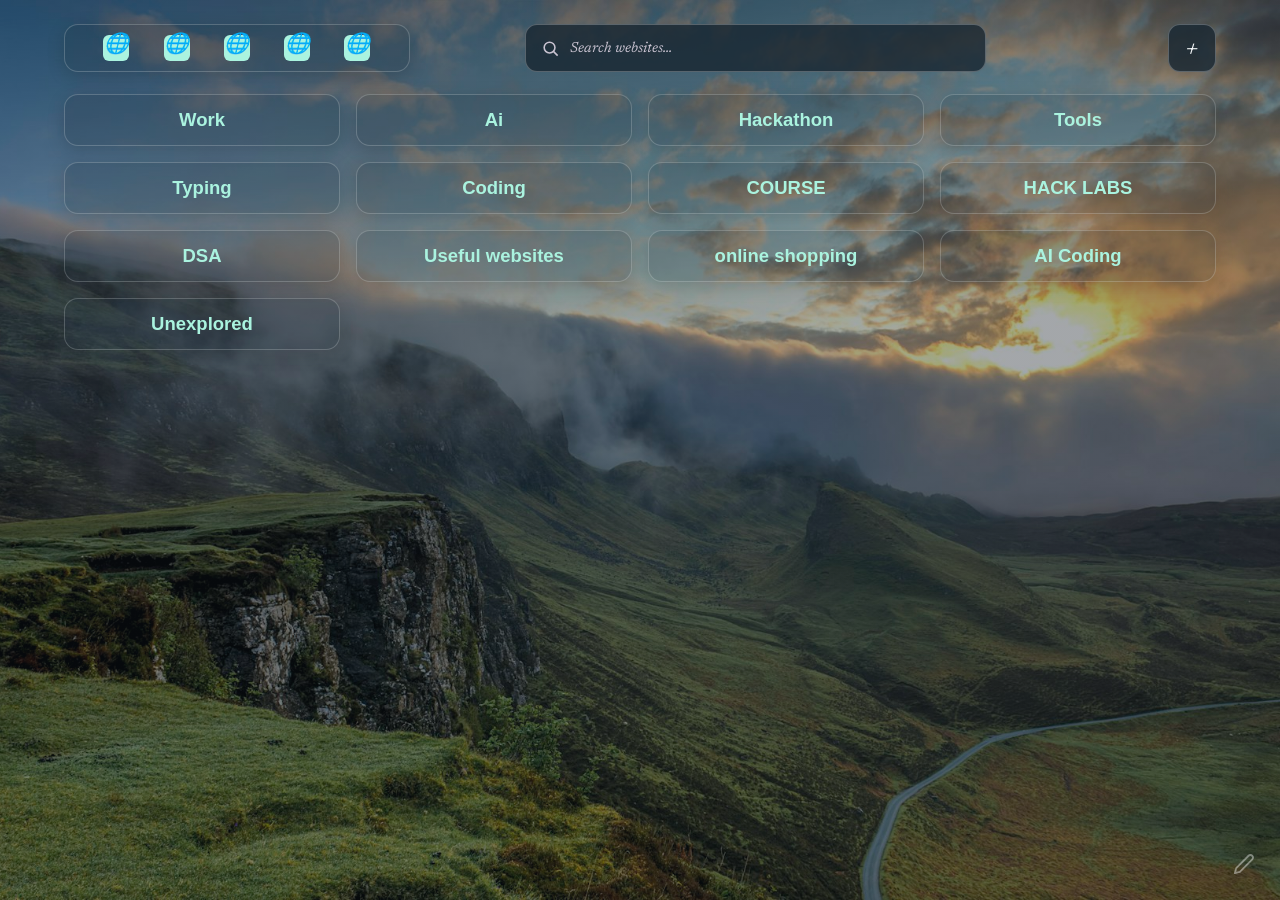
==== commit c1099c9e: "Add files via upload" ====
--- a/index.html
+++ b/index.html
@@ -1,3712 +1,524 @@
-﻿<!DOCTYPE html>
-<html lang="en">
-<head>
-<meta charset="UTF-8">
-<meta name="viewport" content="width=device-width, initial-scale=1">
-<title>Website Organizer</title>
-<link rel="icon" type="image/x-icon" href="[data-uri]">
-
-<style>
-:root {
-  --bg-color: #101820;
-  --default-bg-image: linear-gradient(rgba(16, 24, 32, .38), rgba(16, 24, 32, .38)), url("[data-uri]");
-  --bg-image: var(--default-bg-image);
-  --accent-title: #aaf3df;
-  --accent-dot: #e8b5ff;
-}
-
-* { box-sizing: border-box; }
-[hidden] { display: none !important; }
-
-body {
-  margin: 0;
-  min-height: 100vh;
-  background-color: var(--bg-color);
-  background-image: var(--bg-image);
-  background-position: center;
-  background-size: cover;
-  background-attachment: fixed;
-  background-repeat: no-repeat;
-  color: #f4f7f8;
-  font-family: "Segoe UI", Arial, sans-serif;
-  overflow-x: hidden;
-}
-
-/* Master Layout */
-.app-layout {
-  display: flex;
-  min-height: 100vh;
-  width: 100vw;
-  position: relative;
-}
-
-.main-content {
-  flex: 1;
-  min-width: 0;
-  padding: 42px 7%;
-  transition: padding .2s ease;
-}
-
-/* Header */
-.topbar {
-  position: relative;
-  min-height: 70px;
-  margin-bottom: 20px;
-}
-
-.brand-area { padding-top: 51px; }
-
-h1 {
-  position: absolute;
-  top: -10px;
-  left: 50%;
-  width: max-content;
-  max-width: 100%;
-  margin: 0;
-  color: #f4f7f8;
-  font-size: 44px;
-  line-height: 1.05;
-  text-align: center;
-  transform: translateX(-50%);
-}
-
-.subtitle {
-  margin: 0;
-  color: #f0eafa;
-}
-
-/* Search Row */
-.search-row {
-  display: flex;
-  align-items: stretch;
-  gap: 12px;
-  width: 100%;
-  margin-bottom: 26px;
-  position: relative;
-}
-
-.search-field {
-  display: flex;
-  align-items: center;
-  flex: 1;
-  min-width: 0;
-  height: 48px;
-  gap: 10px;
-  padding: 0 15px;
-  border: 1px solid rgba(255, 255, 255, .25);
-  border-radius: 12px;
-  background: rgba(25, 40, 50, .82);
-  position: relative;
-}
-
-.search-field:focus-within {
-  outline: 2px solid var(--accent-dot);
-  outline-offset: 2px;
-}
-
-.search-icon {
-  width: 20px;
-  height: 20px;
-  flex: 0 0 20px;
-  color: #c9c3d1;
-}
-
-.search-box {
-  width: 100%;
-  min-width: 0;
-  height: 100%;
-  padding: 0;
-  border: 0;
-  outline: 0;
-  background: transparent;
-  color: #f4f7f8;
-  font: inherit;
-}
-
-.search-box::placeholder { color: #c9c3d1; }
-
-/* Feature 7: Search History Dropdown */
-.search-history-dropdown {
-  position: absolute;
-  top: calc(100% + 6px);
-  left: 0;
-  right: 0;
-  background: rgba(20, 30, 40, 0.96);
-  border: 1px solid rgba(255, 255, 255, 0.2);
-  border-radius: 12px;
-  padding: 8px;
-  z-index: 60;
-  box-shadow: 0 12px 28px rgba(0, 0, 0, 0.45);
-}
-
-.search-history-header {
-  font-size: 11px;
-  font-weight: 700;
-  color: #94a3b8;
-  text-transform: uppercase;
-  letter-spacing: .5px;
-  padding: 4px 8px 6px;
-  display: flex;
-  justify-content: space-between;
-  align-items: center;
-}
-
-.clear-search-history-btn {
-  background: transparent;
-  border: 0;
-  color: #94a3b8;
-  cursor: pointer;
-  font-size: 11px;
-}
-
-.clear-search-history-btn:hover { color: #ffd0d7; }
-
-.search-history-item {
-  display: flex;
-  align-items: center;
-  gap: 10px;
-  width: 100%;
-  padding: 8px 10px;
-  background: transparent;
-  border: 0;
-  border-radius: 8px;
-  color: #f4f7f8;
-  font: inherit;
-  font-size: 13px;
-  text-align: left;
-  cursor: pointer;
-}
-
-.search-history-item:hover {
-  background: rgba(232, 181, 255, 0.16);
-  color: var(--accent-title);
-}
-
-/* Plus Button & Dropdown */
-.action-area {
-  position: relative;
-  z-index: 5;
-}
-
-.plus-button {
-  width: 52px;
-  height: 48px;
-  border: 1px solid rgba(255, 255, 255, .25);
-  border-radius: 12px;
-  background: rgba(25, 40, 50, .82);
-  color: #f4f7f8;
-  font-size: 32px;
-  line-height: 1;
-  cursor: pointer;
-  transition: background .2s ease;
-  flex: 0 0 52px;
-}
-
-.plus-button:hover { background: rgba(49, 81, 92, .95); }
-
-/* ==========================================
-   PLUS BUTTON MENU (macOS-Style Bounce)
-   ========================================== */
-.action-menu {
-  position: absolute;
-  top: calc(100% + 9px);
-  right: 0;
-  width: 195px;
-  padding: 7px;
-  border: 1px solid rgba(255, 255, 255, .22);
-  border-radius: 13px;
-  background: rgba(25, 31, 47, .97);
-  box-shadow: 0 12px 30px rgba(0, 0, 0, .28);
-  transform-origin: top right;
-  transform: scale(0.8) translateY(-8px);
-  opacity: 0;
-  visibility: hidden;
-  transition: transform 0.25s cubic-bezier(0.175, 0.885, 0.32, 1.275), opacity 0.2s ease, visibility 0.2s;
-  z-index: 80;
-}
-
-.action-menu.is-open {
-  transform: scale(1) translateY(0);
-  opacity: 1;
-  visibility: visible;
-}
-
-.action-menu button {
-  display: block;
-  width: 100%;
-  padding: 11px 12px;
-  border: 0;
-  border-radius: 8px;
-  background: transparent;
-  color: #f4f7f8;
-  text-align: left;
-  font: inherit;
-  cursor: pointer;
-  transition: background .15s ease, color .15s ease;
-}
-
-.action-menu button:hover {
-  background: rgba(232, 181, 255, .18);
-  color: #f4d8ff;
-}
-
-/* Feature 7: Unsaved Site Quick-Save Row */
-.unsaved-site-row {
-  display: flex;
-  align-items: center;
-  justify-content: space-between;
-  gap: 12px;
-  width: 100%;
-  margin-bottom: 24px;
-  padding: 10px 16px;
-  border: 1px solid rgba(170, 243, 223, 0.4);
-  border-radius: 12px;
-  background: rgba(18, 38, 42, 0.9);
-  box-shadow: 0 4px 16px rgba(0,0,0,0.25);
-}
-
-.unsaved-site-info {
-  display: flex;
-  align-items: center;
-  gap: 10px;
-  overflow: hidden;
-  text-overflow: ellipsis;
-  white-space: nowrap;
-}
-
-.unsaved-site-name {
-  font-weight: 600;
-  color: var(--accent-title);
-}
-
-.unsaved-site-url {
-  color: #94a3b8;
-  font-size: 13px;
-}
-
-.unsaved-actions {
-  display: flex;
-  align-items: center;
-  gap: 8px;
-  flex-shrink: 0;
-}
-
-.quick-save-btn {
-  padding: 7px 16px;
-  border: 0;
-  border-radius: 8px;
-  background: var(--accent-title);
-  color: #102621;
-  font: 700 13px "Segoe UI", Arial, sans-serif;
-  cursor: pointer;
-}
-
-.quick-save-btn:hover { background: #bdfaeb; }
-
-.dismiss-unsaved-btn {
-  background: transparent;
-  border: 0;
-  color: #94a3b8;
-  font-size: 16px;
-  cursor: pointer;
-  padding: 4px;
-}
-
-.dismiss-unsaved-btn:hover { color: #fff; }
-
-/* Fallback Web Search Results Box */
-.fallback-search-box {
-  margin-top: 16px;
-  padding: 18px;
-  border: 1px solid rgba(255, 255, 255, 0.18);
-  border-radius: 14px;
-  background: rgba(22, 32, 44, 0.85);
-  display: flex;
-  flex-direction: column;
-  gap: 12px;
-}
-
-.fallback-search-title {
-  margin: 0;
-  font-size: 15px;
-  color: #e2e8f0;
-}
-
-.fallback-buttons {
-  display: flex;
-  gap: 10px;
-  flex-wrap: wrap;
-}
-
-.fallback-btn {
-  display: inline-flex;
-  align-items: center;
-  gap: 8px;
-  padding: 9px 16px;
-  border: 1px solid rgba(255, 255, 255, 0.2);
-  border-radius: 8px;
-  background: rgba(255, 255, 255, 0.08);
-  color: #f4f7f8;
-  font: 600 13px "Segoe UI", Arial, sans-serif;
-  cursor: pointer;
-  text-decoration: none;
-}
-
-.fallback-btn:hover {
-  background: rgba(255, 255, 255, 0.16);
-  border-color: var(--accent-title);
-}
-
-/* Categories & Columns */
-.categories {
-  display: grid;
-  grid-template-columns: repeat(3, minmax(0, 1fr));
-  align-items: start;
-  gap: 20px;
-}
-
-.category-column {
-  display: flex;
-  flex-direction: column;
-  align-items: stretch;
-  min-width: 0;
-  gap: 20px;
-}
-
-/* Clean, Crisp Card (NO BLUR) */
-.card {
-  min-width: 0;
-  padding: 22px;
-  border: 1px solid rgba(255, 255, 255, .20);
-  border-radius: 18px;
-  background: rgba(25, 40, 50, .18);
-  transition: padding .22s cubic-bezier(0.16, 1, 0.3, 1), background .2s ease;
-}
-
-.card.is-collapsed { padding: 8px 14px; }
-
-/* Category Menu / Links Slide Downward */
-@keyframes categorySlideDown {
-  0% {
-    opacity: 0;
-    transform: translateY(-8px) scaleY(0.96);
-  }
-  100% {
-    opacity: 1;
-    transform: translateY(0) scaleY(1);
-  }
-}
-
-.category-links {
-  transform-origin: top center;
-  transition: transform 0.25s cubic-bezier(0.16, 1, 0.3, 1), opacity 0.2s ease;
-}
-
-.category-links:not([hidden]) {
-  animation: categorySlideDown 0.24s cubic-bezier(0.16, 1, 0.3, 1) forwards;
-}
-
-.category-heading {
-  position: relative;
-  display: flex;
-  align-items: center;
-  justify-content: center;
-  height: 44px;
-  margin: 0 0 14px;
-}
-
-.card.is-collapsed .category-heading { margin-bottom: 0; }
-
-.category-title {
-  width: 100%;
-  height: 44px;
-  padding: 0 42px;
-  border: 0;
-  border-radius: 6px;
-  background: transparent;
-  color: var(--accent-title);
-  font: 700 24px/1.2 "Segoe UI", Arial, sans-serif;
-  text-align: center;
-  cursor: pointer;
-  overflow: hidden;
-  text-overflow: ellipsis;
-  white-space: nowrap;
-  transition: color .2s ease;
-}
-
-.category-title:hover:not(:disabled) { color: var(--accent-dot); }
-
-.category-title:focus-visible,
-.pencil-button:focus-visible {
-  outline: 2px solid var(--accent-dot);
-  outline-offset: 3px;
-}
-
-.category-title:disabled {
-  opacity: 1;
-  cursor: default;
-}
-
-/* Category rename form */
-.category-rename-form {
-  width: 100%;
-  padding: 0 42px;
-}
-
-.category-rename-input {
-  width: 100%;
-  height: 40px;
-  padding: 4px 10px;
-  border: 2px solid var(--accent-title);
-  border-radius: 8px;
-  background: rgba(16, 24, 32, .9);
-  color: var(--accent-title);
-  font: 700 22px/1.2 "Segoe UI", Arial, sans-serif;
-  text-align: center;
-  outline: none;
-}
-
-.category-grip {
-  position: absolute;
-  left: 0;
-  top: 50%;
-  display: inline-flex;
-  align-items: center;
-  justify-content: center;
-  width: 30px;
-  height: 32px;
-  border-radius: 8px;
-  color: #f0d6ff;
-  cursor: grab;
-  user-select: none;
-  transform: translateY(-50%);
-}
-
-.category-grip:hover { background: rgba(232, 181, 255, .17); }
-
-.pencil-button {
-  position: absolute;
-  right: 0;
-  top: 50%;
-  display: inline-flex;
-  align-items: center;
-  justify-content: center;
-  width: 34px;
-  height: 34px;
-  border: 1px solid rgba(255, 227, 169, .4);
-  border-radius: 9px;
-  background: rgba(58, 43, 29, .82);
-  color: #ffe3a9;
-  font-size: 18px;
-  cursor: pointer;
-  transform: translateY(-50%);
-  transition: background .2s ease;
-}
-
-.pencil-button:hover { background: rgba(86, 62, 38, .95); }
-
-.link-row {
-  display: flex;
-  align-items: center;
-  gap: 8px;
-}
-
-.website-link {
-  display: flex;
-  align-items: center;
-  flex: 1;
-  min-width: 0;
-  gap: 10px;
-  margin: 9px 0;
-  padding: 12px 14px;
-  border-radius: 10px;
-  background: rgba(36, 57, 68, .88);
-  color: #f4f7f8;
-  text-decoration: none;
-  transition: transform .18s ease, background .18s ease, box-shadow .18s ease;
-}
-
-.website-link:hover,
-.website-link:focus-visible {
-  background: rgba(49, 81, 92, .95);
-  transform: translateY(-2px);
-  box-shadow: 0 6px 14px rgba(8, 16, 21, .25);
-}
-
-.website-link:focus-visible {
-  outline: 2px solid var(--accent-dot);
-  outline-offset: 2px;
-}
-
-.edit-mode .website-link {
-  cursor: pointer;
-}
-
-.edit-mode .website-link:hover {
-  outline: 1px dashed var(--accent-dot);
-  outline-offset: 1px;
-}
-
-.website-name {
-  overflow: hidden;
-  text-overflow: ellipsis;
-  white-space: nowrap;
-}
-
-.dot {
-  width: 10px;
-  height: 10px;
-  flex: 0 0 10px;
-  border-radius: 50%;
-  background: var(--accent-dot);
-}
-
-.logo-slot {
-  position: relative;
-  display: block;
-  width: 24px;
-  height: 24px;
-  flex: 0 0 24px;
-  margin-left: auto;
-}
-
-.site-logo {
-  display: block;
-  width: 100%;
-  height: 100%;
-  object-fit: contain;
-}
-
-.logo-fallback {
-  display: grid;
-  place-items: center;
-  width: 100%;
-  height: 100%;
-  border-radius: 7px;
-  background: var(--accent-dot);
-  color: #29113b;
-  font: 700 10px "Segoe UI", Arial, sans-serif;
-}
-
-.link-grip {
-  display: none;
-  width: 28px;
-  flex: 0 0 28px;
-  color: #f0d6ff;
-  text-align: center;
-  cursor: grab;
-  user-select: none;
-}
-
-.edit-mode .link-grip { display: inline-block; }
-
-.remove-link {
-  width: 36px;
-  height: 36px;
-  flex: 0 0 36px;
-  border: 1px solid rgba(255, 150, 166, .45);
-  border-radius: 10px;
-  background: rgba(86, 35, 49, .88);
-  color: #ffd0d7;
-  font-size: 23px;
-  line-height: 1;
-  cursor: pointer;
-}
-
-.remove-link:hover { background: #9c3f55; }
-
-.empty-category {
-  margin: 12px 4px;
-  color: #d9d0e0;
-  font-size: 14px;
-}
-
-.category-editor-actions {
-  display: flex;
-  flex-wrap: wrap;
-  gap: 9px;
-  margin-top: 16px;
-  padding-top: 14px;
-  border-top: 1px solid rgba(255, 255, 255, .14);
-}
-
-.editor-button {
-  padding: 10px 12px;
-  border: 1px solid transparent;
-  border-radius: 9px;
-  font: 600 14px "Segoe UI", Arial, sans-serif;
-  cursor: pointer;
-}
-
-.add-link-button {
-  border-color: rgba(138, 235, 202, .35);
-  background: rgba(34, 87, 75, .92);
-  color: #c9ffe9;
-}
-
-.add-link-button:hover { background: rgba(39, 115, 91, .98); }
-
-.remove-category-button {
-  border-color: rgba(255, 150, 166, .35);
-  background: rgba(92, 38, 51, .9);
-  color: #ffd0d7;
-}
-
-.remove-category-button:hover { background: rgba(145, 52, 71, .98); }
-
-.link-form {
-  display: grid;
-  gap: 9px;
-  margin: 12px 0 4px;
-  padding: 13px;
-  border: 1px solid rgba(138, 235, 202, .3);
-  border-radius: 12px;
-  background: rgba(16, 35, 40, .78);
-  width: 100%;
-}
-
-.link-edit-form {
-  border-color: rgba(232, 181, 255, .5);
-  background: rgba(32, 25, 45, .88);
-}
-
-.form-title {
-  font-size: 12px;
-  font-weight: 700;
-  text-transform: uppercase;
-  letter-spacing: .5px;
-  color: var(--accent-dot);
-  margin-bottom: 2px;
-}
-
-.link-form input,
-.draft-name {
-  width: 100%;
-  padding: 10px 12px;
-  border: 1px solid rgba(255, 255, 255, .24);
-  border-radius: 8px;
-  background: rgba(255, 255, 255, .93);
-  color: #1c2230;
-  font: inherit;
-}
-
-.link-form input:focus,
-.draft-name:focus {
-  outline: 2px solid var(--accent-title);
-  outline-offset: 1px;
-}
-
-.form-actions { display: flex; gap: 8px; }
-
-.save-link-button {
-  background: #b9f1d6;
-  color: #17372c;
-}
-
-.cancel-link-button {
-  border-color: rgba(255, 255, 255, .18);
-  background: rgba(255, 255, 255, .13);
-  color: #f4f7f8;
-}
-
-.form-error {
-  margin: 0;
-  color: #ffd0d7;
-  font-size: 13px;
-}
-
-.draft-card {
-  border-color: rgba(232, 181, 255, .55);
-  background: rgba(55, 34, 68, .38);
-}
-
-.draft-name {
-  height: 44px;
-  text-align: center;
-  font-size: 20px;
-  font-weight: 700;
-}
-
-.draft-hint {
-  margin: 12px 0 0;
-  color: #f0eafa;
-  font-size: 13px;
-  text-align: center;
-}
-
-.cancel-draft-button {
-  display: block;
-  margin: 13px auto 0;
-  padding: 8px 12px;
-  border: 1px solid rgba(255, 255, 255, .2);
-  border-radius: 8px;
-  background: rgba(255, 255, 255, .12);
-  color: #f4f7f8;
-  font: inherit;
-  cursor: pointer;
-}
-
-.dragging { opacity: .42; }
-
-.drop-target {
-  outline: 2px dashed var(--accent-dot);
-  outline-offset: 3px;
-}
-
-.undo-toast {
-  position: fixed;
-  left: 50%;
-  bottom: 22px;
-  z-index: 100;
-  display: flex;
-  align-items: center;
-  gap: 16px;
-  max-width: calc(100vw - 32px);
-  padding: 12px 16px;
-  border: 1px solid rgba(255, 255, 255, .2);
-  border-radius: 12px;
-  background: rgba(25, 31, 47, .97);
-  color: #f4f7f8;
-  box-shadow: 0 12px 30px rgba(0, 0, 0, .3);
-  transform: translateX(-50%);
-}
-
-.undo-button {
-  padding: 7px 12px;
-  border: 0;
-  border-radius: 8px;
-  background: #b9f1d6;
-  color: #17372c;
-  font: 700 14px "Segoe UI", Arial, sans-serif;
-  cursor: pointer;
-}
-
-#noResults {
-  margin-top: 24px;
-  color: #f0eafa;
-}
-
-.recent-section { margin: 0 0 24px; }
-
-.recent-heading {
-  margin: 0 0 10px;
-  color: #f0eafa;
-  font-size: 16px;
-}
-
-.recent-links {
-  display: grid;
-  grid-template-columns: repeat(3, minmax(0, 1fr));
-  gap: 8px 12px;
-}
-
-.recent-link { margin: 0; }
-
-/* Chrome-like Floating Pencil Icon (Bottom-Right) */
-.theme-pencil-trigger {
-  position: fixed;
-  right: 18px;
-  bottom: 18px;
-  z-index: 80;
-  width: 36px;
-  height: 36px;
-  display: flex;
-  align-items: center;
-  justify-content: center;
-  border: 0;
-  outline: 0;
-  background: transparent;
-  color: rgba(255, 255, 255, .42);
-  cursor: pointer;
-  padding: 0;
-  transition: color .2s ease, transform .2s ease;
-}
-
-.theme-pencil-trigger:hover,
-.theme-pencil-trigger:focus-visible {
-  color: #ffffff;
-  transform: scale(1.18);
-}
-
-.theme-pencil-trigger svg {
-  width: 22px;
-  height: 22px;
-  filter: drop-shadow(0 2px 5px rgba(0, 0, 0, .5));
-}
-
-/* Resizable Side Panel / Task Pane (Takes ~18vw / approx 1/5 to 1/6 of screen) */
-.panel-resizer {
-  position: fixed;
-  top: 0;
-  bottom: 0;
-  right: 18vw;
-  width: 5px;
-  cursor: col-resize;
-  background: rgba(255, 255, 255, .08);
-  user-select: none;
-  transition: background .18s ease;
-  z-index: 95;
-}
-
-.panel-resizer:hover,
-.panel-resizer.is-resizing {
-  background: var(--accent-title);
-}
-
-.side-panel {
-  position: fixed;
-  right: 0;
-  top: 0;
-  bottom: 0;
-  width: 18vw;
-  min-width: 260px;
-  max-width: 320px;
-  background: #141b24;
-  border-left: 1px solid rgba(255, 255, 255, .15);
-  display: flex;
-  flex-direction: column;
-  overflow-y: auto;
-  z-index: 90;
-  box-shadow: -8px 0 26px rgba(0, 0, 0, .45);
-  transform: translateX(100%);
-  transition: transform 0.35s cubic-bezier(0.16, 1, 0.3, 1), visibility 0.35s;
-  visibility: hidden;
-}
-
-.side-panel.is-open {
-  transform: translateX(0);
-  visibility: visible;
-}
-
-.side-panel-header {
-  display: flex;
-  align-items: center;
-  justify-content: space-between;
-  padding: 18px 20px;
-  border-bottom: 1px solid rgba(255, 255, 255, .12);
-}
-
-.side-panel-title {
-  margin: 0;
-  font-size: 16px;
-  font-weight: 700;
-  color: var(--accent-title);
-}
-
-.side-panel-close {
-  background: transparent;
-  border: 0;
-  color: #c9c3d1;
-  font-size: 18px;
-  line-height: 1;
-  cursor: pointer;
-  padding: 4px 8px;
-  border-radius: 6px;
-}
-
-.side-panel-close:hover {
-  background: rgba(255, 255, 255, .14);
-  color: #fff;
-}
-
-.side-panel-body {
-  padding: 20px;
-  display: flex;
-  flex-direction: column;
-  gap: 24px;
-}
-
-.panel-section-title {
-  margin: 0 0 10px;
-  font-size: 12px;
-  font-weight: 700;
-  text-transform: uppercase;
-  letter-spacing: .5px;
-  color: #cfc6db;
-}
-
-/* 10 Revamped Standard Colors */
-.colors-grid {
-  display: grid;
-  grid-template-columns: repeat(5, 1fr);
-  gap: 10px;
-}
-
-.color-swatch-btn {
-  width: 100%;
-  aspect-ratio: 1;
-  border-radius: 8px;
-  border: 2px solid rgba(255, 255, 255, .2);
-  cursor: pointer;
-  transition: transform .15s ease, border-color .15s ease;
-  padding: 0;
-}
-
-.color-swatch-btn:hover {
-  transform: scale(1.12);
-  border-color: #fff;
-}
-
-.color-swatch-btn.active {
-  border-color: var(--accent-title);
-  box-shadow: 0 0 8px var(--accent-title);
-}
-
-/* Curated Wallpaper Themes Grid */
-.themes-grid {
-  display: grid;
-  grid-template-columns: repeat(2, 1fr);
-  gap: 10px;
-}
-
-.theme-card-btn {
-  position: relative;
-  height: 65px;
-  border-radius: 8px;
-  border: 2px solid rgba(255, 255, 255, 0.18);
-  background-size: cover;
-  background-position: center;
-  cursor: pointer;
-  overflow: hidden;
-  padding: 0;
-  transition: transform .15s ease, border-color .15s ease;
-}
-
-.theme-card-btn:hover {
-  transform: scale(1.04);
-  border-color: var(--accent-title);
-}
-
-.theme-card-title {
-  position: absolute;
-  bottom: 0;
-  left: 0;
-  right: 0;
-  background: rgba(0, 0, 0, 0.65);
-  font-size: 10px;
-  font-weight: 600;
-  color: #f4f7f8;
-  padding: 3px 6px;
-  text-align: center;
-  white-space: nowrap;
-  overflow: hidden;
-  text-overflow: ellipsis;
-}
-
-.panel-desc {
-  margin: 0 0 10px;
-  font-size: 13px;
-  color: #cbd5e1;
-  line-height: 1.4;
-}
-
-.upload-btn {
-  display: flex;
-  align-items: center;
-  justify-content: center;
-  gap: 8px;
-  width: 100%;
-  padding: 11px;
-  border: 1px solid rgba(255, 255, 255, .25);
-  border-radius: 9px;
-  background: rgba(36, 57, 68, .9);
-  color: #f4f7f8;
-  font: 600 13px "Segoe UI", Arial, sans-serif;
-  cursor: pointer;
-  transition: background .2s ease;
-}
-
-.upload-btn:hover {
-  background: rgba(49, 81, 92, .98);
-}
-
-.reset-bg-btn {
-  display: block;
-  width: 100%;
-  margin-top: 8px;
-  padding: 8px;
-  border: 1px solid rgba(255, 255, 255, .15);
-  border-radius: 8px;
-  background: transparent;
-  color: #c9c3d1;
-  font: 500 12px "Segoe UI", Arial, sans-serif;
-  cursor: pointer;
-}
-
-.reset-bg-btn:hover {
-  background: rgba(255, 255, 255, .08);
-  color: #fff;
-}
-
-/* Link Details Dialogue Box */
-.dialog-overlay {
-  position: fixed;
-  inset: 0;
-  z-index: 120;
-  background: rgba(0, 0, 0, .45);
-  display: flex;
-  align-items: center;
-  justify-content: center;
-  padding: 16px;
-}
-
-.link-dialog {
-  width: 380px;
-  max-width: 100%;
-  border: 1px solid rgba(255, 255, 255, .25);
-  border-radius: 14px;
-  background: #19222c;
-  box-shadow: 0 16px 36px rgba(0, 0, 0, .55);
-  color: #f4f7f8;
-  padding: 18px 20px;
-  display: flex;
-  flex-direction: column;
-  gap: 14px;
-}
-
-.dialog-header {
-  display: flex;
-  align-items: center;
-  justify-content: space-between;
-  border-bottom: 1px solid rgba(255, 255, 255, .12);
-  padding-bottom: 10px;
-}
-
-.dialog-link-title {
-  margin: 0;
-  font-size: 16px;
-  font-weight: 700;
-  color: var(--accent-title);
-  overflow: hidden;
-  text-overflow: ellipsis;
-  white-space: nowrap;
-  max-width: 300px;
-}
-
-.dialog-close-btn {
-  background: transparent;
-  border: 0;
-  color: #c9c3d1;
-  font-size: 20px;
-  line-height: 1;
-  cursor: pointer;
-  padding: 0 4px;
-}
-
-.dialog-close-btn:hover { color: #fff; }
-
-.dialog-section-label {
-  font-size: 11px;
-  font-weight: 700;
-  text-transform: uppercase;
-  letter-spacing: .5px;
-  color: #c9c3d1;
-  margin-bottom: 6px;
-}
-
-.dialog-desc-input {
-  width: 100%;
-  min-height: 52px;
-  padding: 8px 10px;
-  border: 1px solid rgba(255, 255, 255, .2);
-  border-radius: 8px;
-  background: rgba(12, 18, 24, .7);
-  color: #f4f7f8;
-  font: inherit;
-  font-size: 13px;
-  resize: vertical;
-}
-
-.dialog-desc-input:focus {
-  outline: 2px solid var(--accent-title);
-}
-
-.dialog-desc-display {
-  padding: 8px 10px;
-  border: 1px solid transparent;
-  border-radius: 8px;
-  background: rgba(12, 18, 24, .45);
-  color: #f4f7f8;
-  font-size: 13px;
-  line-height: 1.4;
-  cursor: pointer;
-  min-height: 38px;
-}
-
-.dialog-desc-display:hover {
-  border-color: rgba(255, 255, 255, .25);
-  background: rgba(12, 18, 24, .7);
-}
-
-.dialog-desc-actions {
-  display: flex;
-  justify-content: flex-end;
-  margin-top: 5px;
-}
-
-.dialog-save-desc-btn {
-  padding: 4px 10px;
-  border: 0;
-  border-radius: 6px;
-  background: #b9f1d6;
-  color: #17372c;
-  font: 600 12px "Segoe UI", Arial, sans-serif;
-  cursor: pointer;
-}
-
-/* History Toggle Button */
-.history-toggle-btn {
-  display: flex;
-  align-items: center;
-  justify-content: space-between;
-  width: 100%;
-  padding: 8px 10px;
-  border: 1px solid rgba(255, 255, 255, .15);
-  border-radius: 8px;
-  background: rgba(255, 255, 255, .06);
-  color: #e2e8f0;
-  font: 600 12px "Segoe UI", Arial, sans-serif;
-  cursor: pointer;
-}
-
-.history-toggle-btn:hover {
-  background: rgba(255, 255, 255, .12);
-}
-
-.dialog-history-list {
-  max-height: 120px;
-  overflow-y: auto;
-  border: 1px solid rgba(255, 255, 255, .12);
-  border-radius: 8px;
-  background: rgba(12, 18, 24, .5);
-  padding: 6px 10px;
-  margin: 6px 0 0;
-  list-style: none;
-  font-size: 12px;
-}
-
-.dialog-history-item {
-  padding: 4px 0;
-  color: #e2e8f0;
-  border-bottom: 1px solid rgba(255, 255, 255, .05);
-}
-
-.dialog-history-item:last-child { border-bottom: 0; }
-
-.dialog-empty-history {
-  color: #94a3b8;
-  font-size: 12px;
-  padding: 4px 0;
-}
-
-.dialog-footer-upload {
-  font-size: 11px;
-  color: #94a3b8;
-  border-top: 1px solid rgba(255, 255, 255, .1);
-  padding-top: 10px;
-  text-align: right;
-}
-
-/* Feature 7: One-Click Quick Save Category Picker Dialogue */
-.quick-save-modal {
-  width: 340px;
-  max-width: 100%;
-  border: 1px solid rgba(170, 243, 223, .35);
-  border-radius: 14px;
-  background: #141d27;
-  box-shadow: 0 16px 36px rgba(0, 0, 0, .6);
-  color: #f4f7f8;
-  padding: 18px 20px;
-  display: flex;
-  flex-direction: column;
-  gap: 14px;
-}
-
-.quick-save-title {
-  margin: 0;
-  font-size: 15px;
-  font-weight: 700;
-  color: var(--accent-title);
-}
-
-.category-picker-grid {
-  display: flex;
-  flex-direction: column;
-  gap: 8px;
-  max-height: 200px;
-  overflow-y: auto;
-}
-
-.category-choice-btn {
-  display: block;
-  width: 100%;
-  padding: 10px 14px;
-  border: 1px solid rgba(255, 255, 255, 0.15);
-  border-radius: 9px;
-  background: rgba(255, 255, 255, 0.08);
-  color: #f4f7f8;
-  font: 600 14px "Segoe UI", Arial, sans-serif;
-  text-align: left;
-  cursor: pointer;
-  transition: all .15s ease;
-}
-
-.category-choice-btn:hover {
-  background: rgba(170, 243, 223, 0.2);
-  border-color: var(--accent-title);
-  color: var(--accent-title);
-  transform: translateX(3px);
-}
-
-.quick-add-cat-btn {
-  padding: 9px 12px;
-  border: 1px dashed rgba(255, 255, 255, 0.25);
-  border-radius: 8px;
-  background: transparent;
-  color: #cbd5e1;
-  font: 500 13px "Segoe UI", Arial, sans-serif;
-  cursor: pointer;
-}
-
-.quick-add-cat-btn:hover {
-  border-color: var(--accent-title);
-  color: var(--accent-title);
-}
-
-@media (max-width: 900px) {
-  .categories { grid-template-columns: repeat(2, minmax(0, 1fr)); }
-  .side-panel { width: 35vw; max-width: 400px; }
-  .panel-resizer { right: 35vw; }
-}
-
-@media (max-width: 600px) {
-  .main-content { padding: 28px 5%; }
-  h1 { font-size: 32px; }
-  .categories { grid-template-columns: 1fr; }
-  .recent-links { grid-template-columns: 1fr; }
-  .side-panel { width: 85vw; max-width: 90vw; }
-  .panel-resizer { right: 85vw; }
-}
-</style>
-</head>
-
-<body>
-<div class="app-layout" id="appLayout">
-
-  <main class="main-content" id="mainContent">
-    <header class="topbar">
-      <div class="brand-area">
-        <h1>Websites World</h1>
-        <p class="subtitle">Everything I use, in one place.</p>
-      </div>
-    </header>
-
-    <div class="search-row">
-      <label class="search-field" for="siteSearch">
-        <svg class="search-icon" viewBox="0 0 24 24" fill="none"
-          stroke="currentColor" stroke-width="2" aria-hidden="true">
-          <circle cx="10.8" cy="10.8" r="6.8"></circle>
-          <path d="m16 16 5 5"></path>
-        </svg>
-        <input id="siteSearch" class="search-box" type="search"
-          placeholder="Search websites..." aria-label="Search websites" autocomplete="off">
-
-        <!-- Search History Dropdown -->
-        <div class="search-history-dropdown" id="searchHistoryDropdown" hidden>
-          <div class="search-history-header">
-            <span>Recent Searches</span>
-            <button class="clear-search-history-btn" id="clearSearchHistoryBtn" type="button">Clear</button>
-          </div>
-          <div id="searchHistoryList"></div>
-        </div>
-      </label>
-
-      <div class="action-area" id="actionArea">
-        <button class="plus-button" id="plusButton" type="button"
-          aria-label="Open organizer menu" aria-expanded="false">+</button>
-
-        <div class="action-menu" id="actionMenu" hidden>
-          <button id="newCategoryButton" type="button">＋ New category</button>
-          <button id="editModeButton" type="button">✏ Edit category</button>
-          <hr style="border:none;border-top:1px solid rgba(255,255,255,0.12);margin:4px 0;">
-          <button id="importDataButton" type="button">📥 Import data</button>
-          <button id="exportDataButton" type="button">📤 Export data</button>
-          <button id="syncShareButton" type="button">☁️ Sync Share</button>
-          <hr style="border:none;border-top:1px solid rgba(255,255,255,0.12);margin:4px 0;">
-          <button id="contactButton" type="button">👤 Contact</button>
-        </div>
-      </div>
-    </div>
-
-    <!-- Feature 7: Unsaved Site Quick-Save Bar -->
-    <div class="unsaved-site-row" id="unsavedSiteRow" hidden>
-      <div class="unsaved-site-info">
-        <span>🌐</span>
-        <span class="unsaved-site-name" id="unsavedSiteName">website.com</span>
-        <span class="unsaved-site-url" id="unsavedSiteUrl">https://website.com</span>
-      </div>
-      <div class="unsaved-actions">
-        <button class="quick-save-btn" id="quickSaveOpenBtn" type="button">Save</button>
-        <button class="dismiss-unsaved-btn" id="dismissUnsavedBtn" type="button" aria-label="Dismiss">✕</button>
-      </div>
-    </div>
-
-    <section class="recent-section" id="recentSection" hidden>
-      <h2 class="recent-heading">Recently opened</h2>
-      <div class="recent-links" id="recentLinks"></div>
-    </section>
-
-    <div class="categories" id="categories"></div>
-
-    <div id="noResults" hidden>
-      <p style="margin: 20px 0 10px; color: #f0eafa;">No saved websites match your search.</p>
-      <!-- Fallback Web Search -->
-      <div class="fallback-search-box">
-        <p class="fallback-search-title">Search the web instead:</p>
-        <div class="fallback-buttons">
-          <button class="fallback-btn" id="searchGoogleBtn" type="button">
-            🔍 Search Google for "<span class="fallback-query"></span>"
-          </button>
-          <button class="fallback-btn" id="searchEdgeBtn" type="button">
-            🌐 Search with Edge (Bing) for "<span class="fallback-query"></span>"
-          </button>
-        </div>
-      </div>
-    </div>
-  </main>
-
-  <!-- Resizable Splitter Boundary -->
-  <div class="panel-resizer" id="panelResizer" hidden title="Drag to resize panel"></div>
-
-  <!-- Side Panel (Appearance / Theme) -->
-  <aside class="side-panel" id="sidePanel" hidden>
-    <div class="side-panel-header">
-      <h3 class="side-panel-title">Appearance</h3>
-      <button class="side-panel-close" id="sidePanelClose" type="button" aria-label="Close appearance panel">✕</button>
-    </div>
-
-    <div class="side-panel-body">
-      <!-- 1. Revamped Standard Colors (10 alive, rich shades) -->
-      <div>
-        <h4 class="panel-section-title">Standard Colors</h4>
-        <div class="colors-grid" id="colorsGrid">
-          <button class="color-swatch-btn" data-color="#2d3748" style="background: #2d3748;" title="Slate Steel"></button>
-          <button class="color-swatch-btn" data-color="#1e293b" style="background: #1e293b;" title="Nordic Navy"></button>
-          <button class="color-swatch-btn" data-color="#164e63" style="background: #164e63;" title="Pacific Teal"></button>
-          <button class="color-swatch-btn" data-color="#1c3829" style="background: #1c3829;" title="Muted Pine"></button>
-          <button class="color-swatch-btn" data-color="#283618" style="background: #283618;" title="Sage Olive"></button>
-          <button class="color-swatch-btn" data-color="#312744" style="background: #312744;" title="Twilight Lavender"></button>
-          <button class="color-swatch-btn" data-color="#1e1b4b" style="background: #1e1b4b;" title="Midnight Indigo"></button>
-          <button class="color-swatch-btn" data-color="#3c2f2f" style="background: #3c2f2f;" title="Warm Mocha"></button>
-          <button class="color-swatch-btn" data-color="#4a2333" style="background: #4a2333;" title="Dusty Berry"></button>
-          <button class="color-swatch-btn" data-color="#334155" style="background: #334155;" title="Graphite Charcoal"></button>
-        </div>
-      </div>
-
-      <!-- 2. Curated Wallpaper Themes (Greenery & Sky + Peaceful Study) -->
-      <div>
-        <h4 class="panel-section-title">Themes</h4>
-        <div style="font-size: 11px; font-weight: 600; color: #94a3b8; margin: 4px 0 8px;">Greenery & Sky</div>
-        <div class="themes-grid" id="themesGreeneryGrid">
-          <button class="theme-card-btn" data-url="https://images.unsplash.com/photo-1500534314209-a25ddb2bd429?auto=format&fit=crop&w=1920&q=80" style="background-image: url('https://images.unsplash.com/photo-1500534314209-a25ddb2bd429?auto=format&fit=crop&w=400&q=70');">
-            <span class="theme-card-title">Alpine Meadow</span>
-          </button>
-          <button class="theme-card-btn" data-url="https://images.unsplash.com/photo-1448375240586-882707db888b?auto=format&fit=crop&w=1920&q=80" style="background-image: url('https://images.unsplash.com/photo-1448375240586-882707db888b?auto=format&fit=crop&w=400&q=70');">
-            <span class="theme-card-title">Sunlit Canopy</span>
-          </button>
-          <button class="theme-card-btn" data-url="https://images.unsplash.com/photo-1470071459604-3b5ec3a7fe05?auto=format&fit=crop&w=1920&q=80" style="background-image: url('https://images.unsplash.com/photo-1470071459604-3b5ec3a7fe05?auto=format&fit=crop&w=400&q=70');">
-            <span class="theme-card-title">Misty Valley</span>
-          </button>
-          <button class="theme-card-btn" data-url="https://images.unsplash.com/photo-1511497584788-87676104235f?auto=format&fit=crop&w=1920&q=80" style="background-image: url('https://images.unsplash.com/photo-1511497584788-87676104235f?auto=format&fit=crop&w=400&q=70');">
-            <span class="theme-card-title">Pine Ridge</span>
-          </button>
-          <button class="theme-card-btn" data-url="https://images.unsplash.com/photo-1464822759023-fed622ff2c3b?auto=format&fit=crop&w=1920&q=80" style="background-image: url('https://images.unsplash.com/photo-1464822759023-fed622ff2c3b?auto=format&fit=crop&w=400&q=70');">
-            <span class="theme-card-title">Spring Meadow</span>
-          </button>
-        </div>
-
-        <div style="font-size: 11px; font-weight: 600; color: #94a3b8; margin: 14px 0 8px;">Peaceful Study</div>
-        <div class="themes-grid" id="themesStudyGrid">
-          <button class="theme-card-btn" data-url="https://images.unsplash.com/photo-1486870591958-9b9d0d1dda99?auto=format&fit=crop&w=1920&q=80" style="background-image: url('https://images.unsplash.com/photo-1486870591958-9b9d0d1dda99?auto=format&fit=crop&w=400&q=70');">
-            <span class="theme-card-title">Foggy Ridges</span>
-          </button>
-          <button class="theme-card-btn" data-url="https://images.unsplash.com/photo-1499002238440-d264edd596ec?auto=format&fit=crop&w=1920&q=80" style="background-image: url('https://images.unsplash.com/photo-1499002238440-d264edd596ec?auto=format&fit=crop&w=400&q=70');">
-            <span class="theme-card-title">Twilight Lake</span>
-          </button>
-          <button class="theme-card-btn" data-url="https://images.unsplash.com/photo-1506703719100-a0f3a48c0f86?auto=format&fit=crop&w=1920&q=80" style="background-image: url('https://images.unsplash.com/photo-1506703719100-a0f3a48c0f86?auto=format&fit=crop&w=400&q=70');">
-            <span class="theme-card-title">Midnight Sky</span>
-          </button>
-          <button class="theme-card-btn" data-url="https://images.unsplash.com/photo-1507525428034-b723cf961d3e?auto=format&fit=crop&w=1920&q=80" style="background-image: url('https://images.unsplash.com/photo-1507525428034-b723cf961d3e?auto=format&fit=crop&w=400&q=70');">
-            <span class="theme-card-title">Ocean Horizon</span>
-          </button>
-          <button class="theme-card-btn" data-url="https://images.unsplash.com/photo-1519681393784-d120267933ba?auto=format&fit=crop&w=1920&q=80" style="background-image: url('https://images.unsplash.com/photo-1519681393784-d120267933ba?auto=format&fit=crop&w=400&q=70');">
-            <span class="theme-card-title">Quiet Horizon</span>
-          </button>
-        </div>
-      </div>
-
-      <!-- 3. Customize (Upload Image & Reset) -->
-      <div>
-        <h4 class="panel-section-title">Customize</h4>
-        <p class="panel-desc">Choose any custom image from your computer:</p>
-        <button class="upload-btn" id="uploadImageBtn" type="button">
-          <svg viewBox="0 0 24 24" fill="none" stroke="currentColor" stroke-width="2" width="16" height="16">
-            <path d="M21 15v4a2 2 0 0 1-2 2H5a2 2 0 0 1-2-2v-4"></path>
-            <polyline points="17 8 12 3 7 8"></polyline>
-            <line x1="12" y1="3" x2="12" y2="15"></line>
-          </svg>
-          Upload Image
-        </button>
-        <input type="file" id="imageFileInput" accept="image/*" hidden>
-        <button class="reset-bg-btn" id="resetBgBtn" type="button">Reset to Default Wallpaper</button>
-      </div>
-    </div>
-  </aside>
-
-</div>
-
-<!-- Chrome-like Floating Pencil Icon (Bottom-Right) -->
-<button class="theme-pencil-trigger" id="themePencilBtn" type="button"
-  aria-label="Customize theme" title="Customize theme">
-  <svg viewBox="0 0 24 24" fill="none" stroke="currentColor" stroke-width="2" stroke-linecap="round" stroke-linejoin="round">
-    <path d="M17 3a2.828 2.828 0 1 1 4 4L7.5 20.5 2 22l1.5-5.5L17 3z"></path>
-  </svg>
-</button>
-
-<!-- Link Details Dialogue Box (Modal) -->
-<div class="dialog-overlay" id="dialogOverlay" hidden>
-  <div class="link-dialog" id="linkDialog" role="dialog" aria-modal="true">
-    <div class="dialog-header">
-      <h3 class="dialog-link-title" id="dialogLinkTitle">Link Details</h3>
-      <button class="dialog-close-btn" id="dialogCloseBtn" type="button" aria-label="Close dialog">✕</button>
-    </div>
-
-    <!-- Description (Open by default, tap to edit, vanishes on save) -->
-    <div>
-      <div class="dialog-section-label">Description</div>
-      <div class="dialog-desc-display" id="dialogDescDisplay" title="Click to edit description" hidden></div>
-      <div id="dialogDescInputContainer">
-        <textarea class="dialog-desc-input" id="dialogDescInput" placeholder="Note the main purpose of this site"></textarea>
-        <div class="dialog-desc-actions" id="dialogDescActions">
-          <button class="dialog-save-desc-btn" id="dialogSaveDescBtn" type="button">Save description</button>
-        </div>
-      </div>
-    </div>
-
-    <!-- History (Hidden under toggle button) -->
-    <div>
-      <button class="history-toggle-btn" id="historyToggleBtn" type="button">
-        <span id="historyToggleLabel">🕒 View History</span>
-        <span id="historyToggleArrow">▾</span>
-      </button>
-      <ul class="dialog-history-list" id="dialogHistoryList" hidden></ul>
-    </div>
-
-    <!-- Uploaded date/time at bottom -->
-    <div class="dialog-footer-upload" id="dialogUploadedTime">Uploaded: --/--/---- --:-- --</div>
-  </div>
-</div>
-
-<!-- Feature 7: One-Click Quick Save Category Picker Dialogue -->
-<div class="dialog-overlay" id="quickSaveOverlay" hidden>
-  <div class="quick-save-modal" role="dialog" aria-modal="true">
-    <div class="dialog-header">
-      <h3 class="quick-save-title">Save to Category</h3>
-      <button class="dialog-close-btn" id="quickSaveCloseBtn" type="button" aria-label="Close">✕</button>
-    </div>
-    <p style="margin: 0; font-size: 13px; color: #cbd5e1;">Click any category to save instantly:</p>
-    <div class="category-picker-grid" id="categoryPickerGrid"></div>
-    <button class="quick-add-cat-btn" id="quickAddCatBtn" type="button">＋ New Category</button>
-  </div>
-</div>
-
-<!-- Hidden file input for Import Data -->
-<input type="file" id="importFileInput" accept=".json" hidden>
-
-<!-- Contact Dialogue Box -->
-<div class="dialog-overlay" id="contactOverlay" hidden>
-  <div class="link-dialog" id="contactDialog" role="dialog" aria-modal="true" style="max-width:460px;width:90%;">
-    <div class="dialog-header">
-      <h3 class="dialog-link-title" style="font-size:17px;">👤 Developer Contact</h3>
-      <button class="dialog-close-btn" id="contactCloseBtn" type="button" aria-label="Close contact dialog">✕</button>
-    </div>
-    <div style="padding:6px 0 14px;display:flex;flex-direction:column;gap:13px;">
-      <div style="display:flex;align-items:baseline;gap:10px;">
-        <span style="color:#94a3b8;font-size:13px;min-width:78px;">Name</span>
-        <span style="font-size:16px;font-weight:800;letter-spacing:.3px;background:linear-gradient(90deg,#aaf3df,#e8b5ff);-webkit-background-clip:text;-webkit-text-fill-color:transparent;background-clip:text;">Venkat Pavan Kumar Basetty</span>
-      </div>
-      <div style="display:flex;align-items:baseline;gap:10px;">
-        <span style="color:#94a3b8;font-size:13px;min-width:78px;">Roll No</span>
-        <span style="font-size:14px;font-weight:600;color:#f4f7f8;">26B11CS065</span>
-      </div>
-      <div style="display:flex;align-items:baseline;gap:10px;">
-        <span style="color:#94a3b8;font-size:13px;min-width:78px;">Email</span>
-        <a href="mailto:venkatpavankumarb087@gmail.com" style="font-size:13px;color:#aaf3df;text-decoration:none;">venkatpavankumarb087@gmail.com</a>
-      </div>
-      <div style="display:flex;align-items:baseline;gap:10px;">
-        <span style="color:#94a3b8;font-size:13px;min-width:78px;">LinkedIn</span>
-        <a href="https://www.linkedin.com/in/venkatpavankumarb087" target="_blank" rel="noopener" style="font-size:13px;color:#aaf3df;text-decoration:none;">linkedin.com/in/venkatpavankumarb087</a>
-      </div>
-      <div style="margin-top:6px;display:flex;justify-content:flex-end;">
-        <a href="https://wa.me/917416238158" target="_blank" rel="noopener"
-           style="display:inline-flex;align-items:center;gap:8px;padding:10px 18px;background:#22c55e;color:#fff;font-weight:700;font-size:14px;border-radius:10px;text-decoration:none;box-shadow:0 4px 14px rgba(34,197,94,0.35);transition:background .2s;">
-          <svg xmlns="http://www.w3.org/2000/svg" width="18" height="18" viewBox="0 0 24 24" fill="currentColor">
-            <path d="M17.472 14.382c-.297-.149-1.758-.867-2.03-.967-.273-.099-.471-.148-.67.15-.197.297-.767.966-.94 1.164-.173.199-.347.223-.644.075-.297-.15-1.255-.463-2.39-1.475-.883-.788-1.48-1.761-1.653-2.059-.173-.297-.018-.458.13-.606.134-.133.298-.347.446-.52.149-.174.198-.298.298-.497.099-.198.05-.371-.025-.52-.075-.149-.669-1.612-.916-2.207-.242-.579-.487-.5-.669-.51-.173-.008-.371-.01-.57-.01-.198 0-.52.074-.792.372-.272.297-1.04 1.016-1.04 2.479 0 1.462 1.065 2.875 1.213 3.074.149.198 2.096 3.2 5.077 4.487.709.306 1.262.489 1.694.625.712.227 1.36.195 1.871.118.571-.085 1.758-.719 2.006-1.413.248-.694.248-1.289.173-1.413-.074-.124-.272-.198-.57-.347m-5.421 7.403h-.004a9.87 9.87 0 01-5.031-1.378l-.361-.214-3.741.982.998-3.648-.235-.374a9.86 9.86 0 01-1.51-5.26c.001-5.45 4.436-9.884 9.888-9.884 2.64 0 5.122 1.03 6.988 2.898a9.825 9.825 0 012.893 6.994c-.003 5.45-4.437 9.884-9.885 9.884m8.413-18.297A11.815 11.815 0 0012.05 0C5.495 0 .16 5.335.157 11.892c0 2.096.547 4.142 1.588 5.945L.057 24l6.305-1.654a11.882 11.882 0 005.683 1.448h.005c6.554 0 11.89-5.335 11.893-11.893a11.821 11.821 0 00-3.48-8.413z"/>
-          </svg>
-          Contact me
-        </a>
-      </div>
-    </div>
-  </div>
-</div>
-
-<!-- Sync Share Dialogue Box -->
-<div class="dialog-overlay" id="syncShareOverlay" hidden>
-  <div class="link-dialog" id="syncShareDialog" role="dialog" aria-modal="true" style="max-width:480px;width:92%;">
-    <div class="dialog-header">
-      <h3 class="dialog-link-title" style="font-size:17px;display:flex;align-items:center;gap:8px;">☁️ Sync & Share Presets</h3>
-      <button class="dialog-close-btn" id="syncShareCloseBtn" type="button" aria-label="Close sync dialog">✕</button>
-    </div>
-    <div style="padding:10px 0 6px;display:flex;flex-direction:column;gap:18px;">
-      <p style="font-size:13px;color:#94a3b8;line-height:1.5;margin:0;">
-        Share your links with classmates or load someone else's preset instantly across devices without creating an account.
-      </p>
-
-      <!-- Section 1: Load Preset -->
-      <div style="background:rgba(255,255,255,0.04);border:1px solid rgba(255,255,255,0.08);border-radius:12px;padding:14px;display:flex;flex-direction:column;gap:10px;">
-        <span style="font-size:12px;font-weight:700;letter-spacing:0.5px;text-transform:uppercase;color:#aaf3df;">📥 Load a Shared Preset</span>
-        <div style="display:flex;gap:8px;">
-          <input type="text" id="syncShareCodeInput" placeholder="Enter your code"
-                 style="flex:1;background:rgba(0,0,0,0.3);border:1px solid rgba(255,255,255,0.18);border-radius:8px;padding:8px 12px;color:#fff;font-size:13px;outline:none;font-family:monospace;letter-spacing:0.5px;">
-          <button id="syncShareLoadBtn" type="button"
-                  style="background:#2563eb;color:#fff;border:none;border-radius:8px;padding:8px 16px;font-size:13px;font-weight:700;cursor:pointer;transition:background 0.2s;white-space:nowrap;">
-            Load Preset
-          </button>
-        </div>
-        <div id="syncShareLoadStatus" style="font-size:12px;display:none;"></div>
-      </div>
-
-      <!-- Section 2: Generate Share Code -->
-      <div style="background:rgba(255,255,255,0.04);border:1px solid rgba(255,255,255,0.08);border-radius:12px;padding:14px;display:flex;flex-direction:column;gap:10px;">
-        <span style="font-size:12px;font-weight:700;letter-spacing:0.5px;text-transform:uppercase;color:#e8b5ff;">📤 Share Your Current Setup</span>
-        <button id="syncShareGenerateBtn" type="button"
-                style="width:100%;background:linear-gradient(135deg,#3b82f6,#8b5cf6);color:#fff;border:none;border-radius:8px;padding:10px 16px;font-size:13px;font-weight:700;cursor:pointer;display:flex;align-items:center;justify-content:center;gap:8px;transition:opacity 0.2s;">
-          ⚡ Generate Share Code
-        </button>
-
-        <div id="syncShareResultBox" style="display:none;background:rgba(0,0,0,0.4);border:1px dashed rgba(255,255,255,0.22);border-radius:8px;padding:10px;align-items:center;justify-content:space-between;gap:8px;">
-          <div style="display:flex;flex-direction:column;overflow:hidden;gap:2px;">
-            <span style="font-size:11px;color:#94a3b8;">Your Share Code:</span>
-            <span id="syncShareCodeDisplay" style="font-family:monospace;font-size:14px;font-weight:800;color:#aaf3df;word-break:break-all;"></span>
-          </div>
-          <button id="syncShareCopyBtn" type="button"
-                  style="background:rgba(255,255,255,0.12);color:#fff;border:1px solid rgba(255,255,255,0.2);border-radius:6px;padding:6px 12px;font-size:12px;font-weight:700;cursor:pointer;white-space:nowrap;">
-            📋 Copy
-          </button>
-        </div>
-      </div>
-    </div>
-  </div>
-</div>
-
-<div class="undo-toast" id="undoToast" hidden>
-  <span id="undoMessage"></span>
-  <button class="undo-button" id="undoButton" type="button">Undo</button>
-</div>
-
-<script>
-const STORAGE_KEY = "websiteOrganizerCategoriesV4";
-const RECENT_KEY = "websiteOrganizerRecentLinksV3";
-const THEME_KEY = "websiteOrganizerThemeSettingsV3";
-const SEARCH_HISTORY_KEY = "websiteOrganizerSearchHistoryV1";
-const UNSAVED_VISIT_KEY = "websiteOrganizerLastUnsavedV1";
-const MIGRATION_KEY = "websiteOrganizerMigratedDefaultsV1";
-
-const defaultCategories = [
-  {
-    id: "ai-tools",
-    name: "A.I",
-    links: [
-      { id: "gemini", name: "Gemini", url: "https://gemini.google.com", createdAt: 1715000000000, description: "Google AI Assistant", history: [] },
-      { id: "perplexity", name: "Perplexity", url: "https://www.perplexity.ai", createdAt: 1715001000000, description: "AI-powered search engine", history: [] },
-      { id: "notion-ai", name: "Notion", url: "https://www.notion.so", createdAt: 1715002000000, description: "Workspace, notes and docs", history: [] }
-    ]
-  },
-  {
-    id: "work",
-    name: "Work",
-    links: [
-      { id: "linkedin", name: "LinkedIn", url: "https://www.linkedin.com", createdAt: 1715003000000, description: "Professional networking", history: [] },
-      { id: "github", name: "GitHub", url: "https://www.github.com", createdAt: 1715004000000, description: "Code repositories and projects", history: [] },
-      { id: "gmail", name: "Gmail", url: "https://mail.google.com", createdAt: 1715005000000, description: "Email and inbox", history: [] }
-    ]
-  },
-  {
-    id: "coding",
-    name: "Coding",
-    links: [
-      { id: "leetcode", name: "LeetCode", url: "https://www.leetcode.com", createdAt: 1715006000000, description: "DSA problem solving", history: [] },
-      { id: "hackerrank", name: "HackerRank", url: "https://www.hackerrank.com", createdAt: 1715007000000, description: "Coding challenges and certifications", history: [] },
-      { id: "codechef", name: "CodeChef", url: "https://www.codechef.com", createdAt: 1715008000000, description: "Competitive programming", history: [] }
-    ]
-  },
-  {
-    id: "typing",
-    name: "Typing",
-    links: [
-      { id: "testtype", name: "TestType", url: "https://typetest-gules.vercel.app/", createdAt: 1715009000000, description: "Typing speed test", history: [] },
-      { id: "nitrotype", name: "Nitro Type", url: "https://www.nitrotype.com/", createdAt: 1715010000000, description: "Typing racing game", history: [] }
-    ]
-  }
-];
-
-function formatDateTime(timestamp) {
-  if (!timestamp) return "--/--/---- --:-- --";
-  const date = new Date(timestamp);
-  if (isNaN(date.getTime())) return "--/--/---- --:-- --";
-
-  const month = String(date.getMonth() + 1).padStart(2, "0");
-  const day = String(date.getDate()).padStart(2, "0");
-  const year = date.getFullYear();
-
-  let hours = date.getHours();
-  const minutes = String(date.getMinutes()).padStart(2, "0");
-  const ampm = hours >= 12 ? "PM" : "AM";
-  hours = hours % 12;
-  hours = hours ? hours : 12;
-  const formattedHours = String(hours).padStart(2, "0");
-
-  return `${month}/${day}/${year} ${formattedHours}:${minutes} ${ampm}`;
-}
-
-function loadCategories() {
-  try {
-    const saved = localStorage.getItem(STORAGE_KEY) || localStorage.getItem("websiteOrganizerCategoriesV3") || localStorage.getItem("websiteOrganizerCategoriesV2");
-    if (saved) {
-      const parsed = JSON.parse(saved);
-      if (Array.isArray(parsed)) {
-        parsed.forEach(cat => {
-          if (Array.isArray(cat.links)) {
-            cat.links.forEach((l, idx) => {
-              if (!l.createdAt) l.createdAt = Date.now() - (idx * 3600000);
-              if (!Array.isArray(l.history)) l.history = [];
-              if (typeof l.description !== "string") l.description = "";
-            });
-          }
-        });
-        return parsed;
-      }
-    }
-  } catch (error) {
-    console.warn("Could not load saved organizer data.", error);
-  }
-  return JSON.parse(JSON.stringify(defaultCategories));
-}
-
-// ── Smart Merge / Data Migration ──────────────────────────────────────────────
-// Runs ONCE per device (tracked via MIGRATION_KEY).
-// It safely appends any brand-new default categories to the user's existing list.
-// Because it only runs once, deleted categories NEVER come back on their own.
-// To push new defaults in a future update, bump the version number in MIGRATION_KEY.
-function migrateAndMergeData(loadedCategories) {
-  // Read the set of default IDs already injected on this device
-  let injectedIds = [];
-  try {
-    const raw = localStorage.getItem(MIGRATION_KEY);
-    if (raw) injectedIds = JSON.parse(raw);
-  } catch (e) {}
-
-  let merged = [...loadedCategories];
-  let changed = false;
-
-  defaultCategories.forEach(newCat => {
-    // Only inject if (a) not already in user's list AND (b) not previously injected+deleted
-    const alreadyInList = merged.some(
-      cat => cat.id === newCat.id || cat.name.toLowerCase() === newCat.name.toLowerCase()
-    );
-    const alreadyInjected = injectedIds.includes(newCat.id);
-
-    if (!alreadyInList && !alreadyInjected) {
-      merged.push(JSON.parse(JSON.stringify(newCat)));
-      injectedIds.push(newCat.id);
-      changed = true;
-    } else if (!alreadyInjected) {
-      // Category exists in user list — mark it as known so we don't re-inject later
-      injectedIds.push(newCat.id);
-    }
-  });
-
-  // Persist the updated injected-IDs list
-  try { localStorage.setItem(MIGRATION_KEY, JSON.stringify(injectedIds)); } catch (e) {}
-
-  return { merged, changed };
-}
-
-function loadRecentLinks() {
-  try {
-    const saved = localStorage.getItem(RECENT_KEY) || localStorage.getItem("websiteOrganizerRecentLinksV2");
-    if (saved) {
-      const parsed = JSON.parse(saved);
-      if (Array.isArray(parsed)) return parsed.slice(0, 3);
-    }
-  } catch (error) {
-    console.warn("Could not load recently opened links.", error);
-  }
-  return [];
-}
-
-function loadSearchHistory() {
-  try {
-    const saved = localStorage.getItem(SEARCH_HISTORY_KEY);
-    if (saved) {
-      const parsed = JSON.parse(saved);
-      if (Array.isArray(parsed)) return parsed.slice(0, 5);
-    }
-  } catch (e) {}
-  return [];
-}
-
-function saveSearchHistory(term) {
-  if (!term || !term.trim()) return;
-  const clean = term.trim();
-  searchHistory = searchHistory.filter(item => item.toLowerCase() !== clean.toLowerCase());
-  searchHistory.unshift(clean);
-  searchHistory = searchHistory.slice(0, 5);
-  try {
-    localStorage.setItem(SEARCH_HISTORY_KEY, JSON.stringify(searchHistory));
-  } catch (e) {}
-  renderSearchHistory();
-}
-
-// Load saved data, run one-time smart merge, then ALWAYS persist to STORAGE_KEY.
-// Writing on every startup is what guarantees data survives across sessions —
-// without this, a brand-new install with no prior localStorage entry would never
-// write anything until the user manually added a link, causing the "fresh page"
-// bug on every reopen.
-let categories = (() => {
-  const raw = loadCategories();
-  const { merged } = migrateAndMergeData(raw);
-  // Always write — this migrates old V3 data to V4 AND ensures first-run data is persisted
-  try { localStorage.setItem(STORAGE_KEY, JSON.stringify(merged)); } catch (e) {}
-  return merged;
-})();
-let recentLinks = loadRecentLinks();
-let searchHistory = loadSearchHistory();
-let openCategoryIds = new Set();
-let searchAutoOpenIds = new Set();
-let editMode = false;
-let editingCategoryId = null;
-let savedOpenCategoryIds = null;
-let draftCategoryActive = false;
-let linkFormCategoryId = null;
-let formError = "";
-let undoAction = null;
-let undoTimer = null;
-let lastColumnCount = 0;
-
-let renamingCategoryId = null;
-let editingLinkId = null;
-let editingLinkCategoryId = null;
-let editLinkFormError = "";
-let activeDialogLink = null;
-let pendingUnsavedSite = null;
-
-const categoriesElement = document.getElementById("categories");
-const searchBox = document.getElementById("siteSearch");
-const plusButton = document.getElementById("plusButton");
-const actionMenu = document.getElementById("actionMenu");
-const editModeButton = document.getElementById("editModeButton");
-const noResults = document.getElementById("noResults");
-const recentSection = document.getElementById("recentSection");
-const recentLinksElement = document.getElementById("recentLinks");
-const undoToast = document.getElementById("undoToast");
-const undoMessage = document.getElementById("undoMessage");
-
-const searchHistoryDropdown = document.getElementById("searchHistoryDropdown");
-const searchHistoryList = document.getElementById("searchHistoryList");
-const clearSearchHistoryBtn = document.getElementById("clearSearchHistoryBtn");
-
-const unsavedSiteRow = document.getElementById("unsavedSiteRow");
-const unsavedSiteName = document.getElementById("unsavedSiteName");
-const unsavedSiteUrl = document.getElementById("unsavedSiteUrl");
-const quickSaveOpenBtn = document.getElementById("quickSaveOpenBtn");
-const dismissUnsavedBtn = document.getElementById("dismissUnsavedBtn");
-
-const quickSaveOverlay = document.getElementById("quickSaveOverlay");
-const categoryPickerGrid = document.getElementById("categoryPickerGrid");
-const quickSaveCloseBtn = document.getElementById("quickSaveCloseBtn");
-const quickAddCatBtn = document.getElementById("quickAddCatBtn");
-
-const searchGoogleBtn = document.getElementById("searchGoogleBtn");
-const searchEdgeBtn = document.getElementById("searchEdgeBtn");
-
-const themePencilBtn = document.getElementById("themePencilBtn");
-const sidePanel = document.getElementById("sidePanel");
-const sidePanelClose = document.getElementById("sidePanelClose");
-const panelResizer = document.getElementById("panelResizer");
-const colorsGrid = document.getElementById("colorsGrid");
-const themesGreeneryGrid = document.getElementById("themesGreeneryGrid");
-const themesStudyGrid = document.getElementById("themesStudyGrid");
-const uploadImageBtn = document.getElementById("uploadImageBtn");
-const imageFileInput = document.getElementById("imageFileInput");
-const resetBgBtn = document.getElementById("resetBgBtn");
-
-const dialogOverlay = document.getElementById("dialogOverlay");
-const dialogLinkTitle = document.getElementById("dialogLinkTitle");
-const dialogDescDisplay = document.getElementById("dialogDescDisplay");
-const dialogDescInputContainer = document.getElementById("dialogDescInputContainer");
-const dialogDescInput = document.getElementById("dialogDescInput");
-const dialogDescActions = document.getElementById("dialogDescActions");
-const dialogSaveDescBtn = document.getElementById("dialogSaveDescBtn");
-const historyToggleBtn = document.getElementById("historyToggleBtn");
-const historyToggleLabel = document.getElementById("historyToggleLabel");
-const historyToggleArrow = document.getElementById("historyToggleArrow");
-const dialogHistoryList = document.getElementById("dialogHistoryList");
-const dialogUploadedTime = document.getElementById("dialogUploadedTime");
-const dialogCloseBtn = document.getElementById("dialogCloseBtn");
-
-// Import / Export / Contact refs
-const importDataButton = document.getElementById("importDataButton");
-const exportDataButton = document.getElementById("exportDataButton");
-const syncShareButton = document.getElementById("syncShareButton");
-const contactButton = document.getElementById("contactButton");
-const importFileInput = document.getElementById("importFileInput");
-const contactOverlay = document.getElementById("contactOverlay");
-const contactCloseBtn = document.getElementById("contactCloseBtn");
-
-// Sync Share refs
-const syncShareOverlay = document.getElementById("syncShareOverlay");
-const syncShareCloseBtn = document.getElementById("syncShareCloseBtn");
-const syncShareCodeInput = document.getElementById("syncShareCodeInput");
-const syncShareLoadBtn = document.getElementById("syncShareLoadBtn");
-const syncShareLoadStatus = document.getElementById("syncShareLoadStatus");
-const syncShareGenerateBtn = document.getElementById("syncShareGenerateBtn");
-const syncShareResultBox = document.getElementById("syncShareResultBox");
-const syncShareCodeDisplay = document.getElementById("syncShareCodeDisplay");
-const syncShareCopyBtn = document.getElementById("syncShareCopyBtn");
-
-function makeId(prefix) {
-  if (window.crypto && typeof window.crypto.randomUUID === "function") {
-    return prefix + "-" + window.crypto.randomUUID();
-  }
-  return prefix + "-" + Date.now() + "-" + Math.random().toString(16).slice(2);
-}
-
-function saveCategories() {
-  try {
-    localStorage.setItem(STORAGE_KEY, JSON.stringify(categories));
-  } catch (error) {
-    alert("The browser could not save your changes. Check storage permissions.");
-  }
-}
-
-function saveRecentLinks() {
-  try {
-    localStorage.setItem(RECENT_KEY, JSON.stringify(recentLinks));
-  } catch (error) {
-    console.warn("Could not save recently opened links.", error);
-  }
-}
-
-function makeElement(tag, className, text) {
-  const element = document.createElement(tag);
-  if (className) element.className = className;
-  if (text !== undefined) element.textContent = text;
-  return element;
-}
-
-function getFaviconSources(url) {
-  try {
-    const parsed = new URL(url);
-    const host = parsed.hostname.toLowerCase();
-    const bareHost = host.replace(/^www\./i, "");
-    const hosts = [...new Set([host, bareHost])];
-
-    return [
-      `https://www.google.com/s2/favicons?domain=${encodeURIComponent(host)}&sz=64`,
-      new URL("/favicon.ico", parsed.origin).href,
-      new URL("/favicon.png", parsed.origin).href,
-      new URL("/favicon-32x32.png", parsed.origin).href,
-      new URL("/apple-touch-icon.png", parsed.origin).href,
-      ...hosts.map(name =>
-        "https://icons.duckduckgo.com/ip3/" + encodeURIComponent(name) + ".ico"
-      )
-    ];
-  } catch (error) {
-    return [];
-  }
-}
-
-function makeLogo(url, websiteName) {
-  const slot = makeElement("span", "logo-slot");
-  const image = makeElement("img", "site-logo");
-  image.alt = "";
-  image.loading = "lazy";
-  image.draggable = false;
-
-  const fallback = makeElement("span", "logo-fallback");
-  const initials = websiteName.trim().split(/\s+/)
-    .slice(0, 2)
-    .map(part => part[0] || "")
-    .join("")
-    .toUpperCase();
-
-  fallback.textContent = initials || "?";
-  fallback.hidden = true;
-  slot.append(image, fallback);
-
-  const sources = getFaviconSources(url);
-  let sourceIndex = 0;
-
-  function tryNextSource() {
-    if (sourceIndex >= sources.length) {
-      image.hidden = true;
-      fallback.hidden = false;
-      return;
-    }
-
-    image.hidden = false;
-    image.onerror = tryNextSource;
-    image.onload = () => { fallback.hidden = true; };
-    image.src = sources[sourceIndex++];
-  }
-
-  tryNextSource();
-  return slot;
-}
-
-function recordLinkHistory(link) {
-  if (!Array.isArray(link.history)) link.history = [];
-  link.history.unshift(Date.now());
-  if (link.history.length > 15) {
-    link.history = link.history.slice(0, 15);
-  }
-  saveCategories();
-}
-
-function recordRecent(category, link) {
-  recentLinks = recentLinks.filter(item => item.url !== link.url);
-  recentLinks.unshift({
-    id: link.id,
-    name: link.name,
-    url: link.url,
-    categoryName: category.name,
-    openedAt: Date.now()
-  });
-  recentLinks = recentLinks.slice(0, 3);
-  saveRecentLinks();
-  renderRecent(searchBox.value.trim().toLowerCase());
-}
-
-function renderRecent(query) {
-  recentLinksElement.replaceChildren();
-
-  const matches = recentLinks.filter(item =>
-    !query || item.name.toLowerCase().includes(query)
-  );
-
-  recentSection.hidden = matches.length === 0;
-
-  matches.forEach(item => {
-    const anchor = makeElement("a", "website-link recent-link");
-    anchor.href = item.url;
-    anchor.target = "_blank";
-    anchor.rel = "noopener noreferrer";
-    anchor.title = item.name + " · " + item.categoryName;
-    anchor.draggable = false;
-
-    const dot = makeElement("span", "dot");
-    dot.setAttribute("aria-hidden", "true");
-
-    const name = makeElement("span", "website-name", item.name);
-    const logo = makeLogo(item.url, item.name);
-    anchor.append(dot, name, logo);
-
-    anchor.addEventListener("click", () => {
-      recordRecent({ name: item.categoryName }, item);
-      for (const cat of categories) {
-        const found = cat.links.find(l => l.url === item.url);
-        if (found) { recordLinkHistory(found); break; }
-      }
-    });
-
-    recentLinksElement.append(anchor);
-  });
-
-  return matches.length > 0;
-}
-
-function showUndo(message, action) {
-  clearTimeout(undoTimer);
-  undoAction = action;
-  undoMessage.textContent = message;
-  undoToast.hidden = false;
-
-  undoTimer = setTimeout(() => {
-    undoAction = null;
-    undoToast.hidden = true;
-  }, 8000);
-}
-
-function performUndo() {
-  if (!undoAction) return;
-
-  const action = undoAction;
-  clearTimeout(undoTimer);
-  undoAction = null;
-  undoToast.hidden = true;
-
-  if (action.type === "link") {
-    const category = categories.find(item => item.id === action.categoryId);
-    if (!category) {
-      alert("That category no longer exists, so the link could not be restored.");
-      return;
-    }
-    category.links.splice(Math.min(action.index, category.links.length), 0, action.link);
-  } else if (action.type === "category") {
-    categories.splice(Math.min(action.index, categories.length), 0, action.category);
-    if (action.wasOpen || editMode) openCategoryIds.add(action.category.id);
-    if (savedOpenCategoryIds && action.wasSavedOpen) {
-      savedOpenCategoryIds.add(action.category.id);
-    }
-  }
-
-  saveCategories();
-  render();
-}
-
-function normaliseWebsiteUrl(value) {
-  let candidate = value.trim();
-
-  if (!/^https?:\/\//i.test(candidate)) {
-    candidate = "https://" + candidate;
-  }
-
-  const parsed = new URL(candidate);
-  if (parsed.protocol !== "http:" && parsed.protocol !== "https:") {
-    throw new Error("Use a website address beginning with http:// or https://");
-  }
-
-  return parsed.href;
-}
-
-function enterEditMode() {
-  if (!editMode) savedOpenCategoryIds = new Set(openCategoryIds);
-
-  editMode = true;
-  editingCategoryId = null;
-  linkFormCategoryId = null;
-  renamingCategoryId = null;
-  editingLinkId = null;
-  editingLinkCategoryId = null;
-  formError = "";
-  editLinkFormError = "";
-  searchBox.value = "";
-  searchAutoOpenIds.clear();
-
-  categories.forEach(category => openCategoryIds.add(category.id));
-  document.body.classList.add("edit-mode");
-  render();
-}
-
-function exitEditMode() {
-  editMode = false;
-  editingCategoryId = null;
-  linkFormCategoryId = null;
-  renamingCategoryId = null;
-  editingLinkId = null;
-  editingLinkCategoryId = null;
-  formError = "";
-  editLinkFormError = "";
-  openCategoryIds = savedOpenCategoryIds
-    ? new Set(savedOpenCategoryIds)
-    : new Set();
-  savedOpenCategoryIds = null;
-
-  document.body.classList.remove("edit-mode");
-  render();
-}
-
-function startNewCategory() {
-  actionMenu.hidden = true;
-  plusButton.setAttribute("aria-expanded", "false");
-
-  if (!editMode) enterEditMode();
-
-  draftCategoryActive = true;
-  searchBox.value = "";
-  searchAutoOpenIds.clear();
-  render();
-
-  requestAnimationFrame(() => {
-    const input = document.querySelector(".draft-name");
-    if (input) input.focus();
-  });
-}
-
-function removeLink(category, link) {
-  const index = category.links.findIndex(item => item.id === link.id);
-  if (index < 0) return;
-
-  category.links.splice(index, 1);
-  saveCategories();
-  showUndo("Removed “" + link.name + "”.", {
-    type: "link",
-    categoryId: category.id,
-    link,
-    index
-  });
-  render();
-}
-
-function removeCategory(category) {
-  const index = categories.findIndex(item => item.id === category.id);
-  if (index < 0) return;
-
-  const wasOpen = openCategoryIds.has(category.id);
-  const wasSavedOpen = savedOpenCategoryIds
-    ? savedOpenCategoryIds.has(category.id)
-    : false;
-
-  categories.splice(index, 1);
-  openCategoryIds.delete(category.id);
-  searchAutoOpenIds.delete(category.id);
-  if (savedOpenCategoryIds) savedOpenCategoryIds.delete(category.id);
-
-  editingCategoryId = null;
-  linkFormCategoryId = null;
-  renamingCategoryId = null;
-  editingLinkId = null;
-  saveCategories();
-
-  showUndo("Removed category “" + category.name + "”.", {
-    type: "category",
-    category,
-    index,
-    wasOpen,
-    wasSavedOpen
-  });
-  render();
-}
-
-function reorderCategory(sourceId, targetId) {
-  if (sourceId === targetId) return;
-
-  const sourceIndex = categories.findIndex(item => item.id === sourceId);
-  const targetIndex = categories.findIndex(item => item.id === targetId);
-  if (sourceIndex < 0 || targetIndex < 0) return;
-
-  const [source] = categories.splice(sourceIndex, 1);
-  const newTargetIndex = categories.findIndex(item => item.id === targetId);
-  categories.splice(newTargetIndex, 0, source);
-
-  saveCategories();
-  render();
-}
-
-function moveLink(sourceCategoryId, linkId, targetCategoryId, targetLinkId) {
-  const sourceCategory = categories.find(item => item.id === sourceCategoryId);
-  const targetCategory = categories.find(item => item.id === targetCategoryId);
-  if (!sourceCategory || !targetCategory) return;
-  if (sourceCategoryId === targetCategoryId && linkId === targetLinkId) return;
-
-  const sourceIndex = sourceCategory.links.findIndex(item => item.id === linkId);
-  if (sourceIndex < 0) return;
-
-  const [link] = sourceCategory.links.splice(sourceIndex, 1);
-  let targetIndex = targetLinkId
-    ? targetCategory.links.findIndex(item => item.id === targetLinkId)
-    : -1;
-
-  if (targetIndex < 0) targetIndex = targetCategory.links.length;
-  targetCategory.links.splice(targetIndex, 0, link);
-
-  saveCategories();
-  render();
-}
-
-function addDragHandle(className, label, data) {
-  const handle = makeElement("span", className, "⠿");
-  handle.draggable = true;
-  handle.title = label;
-  handle.setAttribute("aria-label", label);
-  handle.dataset.dragType = data.type;
-
-  if (data.categoryId) handle.dataset.categoryId = data.categoryId;
-  if (data.linkId) handle.dataset.linkId = data.linkId;
-
-  return handle;
-}
-
-// Link Details Dialogue Box (Right-click on existing link NOT in edit mode)
-function openLinkDetailsDialog(category, link) {
-  activeDialogLink = link;
-
-  dialogLinkTitle.textContent = link.name;
-  dialogUploadedTime.textContent = "Uploaded: " + formatDateTime(link.createdAt || Date.now());
-
-  // Description section (Watermark: Note the main purpose of this site)
-  const currentDesc = (link.description || "").trim();
-  dialogDescInput.value = currentDesc;
-
-  if (currentDesc) {
-    dialogDescDisplay.textContent = currentDesc;
-    dialogDescDisplay.hidden = false;
-    dialogDescInputContainer.hidden = true;
-  } else {
-    dialogDescDisplay.hidden = true;
-    dialogDescInputContainer.hidden = false;
-    dialogSaveDescBtn.hidden = false;
-  }
-
-  // History section (hidden under button by default)
-  const history = Array.isArray(link.history) ? link.history : [];
-  historyToggleLabel.textContent = `🕒 View History (${history.length} open${history.length === 1 ? '' : 's'})`;
-  historyToggleArrow.textContent = "▾";
-  dialogHistoryList.hidden = true;
-
-  dialogHistoryList.replaceChildren();
-  if (history.length === 0) {
-    dialogHistoryList.append(makeElement("li", "dialog-empty-history", "Not opened yet."));
-  } else {
-    history.slice(0, 15).forEach((ts, idx) => {
-      dialogHistoryList.append(makeElement("li", "dialog-history-item", `${idx + 1}. ${formatDateTime(ts)}`));
-    });
-  }
-
-  dialogOverlay.hidden = false;
-}
-
-// Tap saved description to edit again
-dialogDescDisplay.addEventListener("click", () => {
-  dialogDescDisplay.hidden = true;
-  dialogDescInputContainer.hidden = false;
-  dialogSaveDescBtn.hidden = false;
-  dialogDescInput.focus();
-});
-
-// Save description handler (button vanishes once saved)
-function saveLinkDescription() {
-  if (!activeDialogLink) return;
-  const newDesc = dialogDescInput.value.trim();
-  activeDialogLink.description = newDesc;
-  saveCategories();
-
-  if (newDesc) {
-    dialogDescDisplay.textContent = newDesc;
-    dialogDescDisplay.hidden = false;
-    dialogDescInputContainer.hidden = true;
-  } else {
-    dialogDescDisplay.hidden = true;
-    dialogDescInputContainer.hidden = false;
-    dialogSaveDescBtn.hidden = false;
-  }
-}
-
-dialogSaveDescBtn.addEventListener("click", saveLinkDescription);
-
-dialogDescInput.addEventListener("keydown", event => {
-  if (event.key === "Enter" && !event.shiftKey) {
-    event.preventDefault();
-    saveLinkDescription();
-  }
-});
-
-// History button toggle (expands / collapses)
-historyToggleBtn.addEventListener("click", () => {
-  const isHidden = dialogHistoryList.hidden;
-  dialogHistoryList.hidden = !isHidden;
-  historyToggleArrow.textContent = isHidden ? "▴" : "▾";
-});
-
-dialogCloseBtn.addEventListener("click", () => {
-  dialogOverlay.hidden = true;
-  activeDialogLink = null;
-});
-
-dialogOverlay.addEventListener("click", event => {
-  if (event.target === dialogOverlay) {
-    dialogOverlay.hidden = true;
-    activeDialogLink = null;
-  }
-});
-
-function buildEditLinkForm(category, link) {
-  const form = makeElement("form", "link-form link-edit-form");
-
-  const title = makeElement("div", "form-title", "Edit website link");
-
-  const nameInput = makeElement("input");
-  nameInput.name = "websiteName";
-  nameInput.value = link.name;
-  nameInput.placeholder = "Website name";
-  nameInput.required = true;
-  nameInput.maxLength = 80;
-
-  const urlInput = makeElement("input");
-  urlInput.name = "websiteUrl";
-  urlInput.value = link.url;
-  urlInput.placeholder = "Website address (e.g. example.com)";
-  urlInput.required = true;
-  urlInput.type = "text";
-  urlInput.inputMode = "url";
-
-  const actions = makeElement("div", "form-actions");
-
-  const saveButton = makeElement("button", "editor-button save-link-button", "Save changes");
-  saveButton.type = "submit";
-
-  const cancelButton = makeElement("button", "editor-button cancel-link-button", "Cancel");
-  cancelButton.type = "button";
-  cancelButton.addEventListener("click", () => {
-    editingLinkId = null;
-    editingLinkCategoryId = null;
-    editLinkFormError = "";
-    render();
-  });
-
-  actions.append(saveButton, cancelButton);
-  form.append(title, nameInput, urlInput, actions);
-
-  if (editLinkFormError) {
-    form.append(makeElement("p", "form-error", editLinkFormError));
-  }
-
-  form.addEventListener("submit", event => {
-    event.preventDefault();
-    const newName = nameInput.value.trim();
-    if (!newName) return;
-
-    try {
-      const newUrl = normaliseWebsiteUrl(urlInput.value);
-      link.name = newName;
-      link.url = newUrl;
-      saveCategories();
-      editingLinkId = null;
-      editingLinkCategoryId = null;
-      editLinkFormError = "";
-      render();
-    } catch (err) {
-      editLinkFormError = "Enter a valid website address, such as example.com";
-      render();
-      requestAnimationFrame(() => {
-        const refreshed = document.querySelector('.link-edit-form input[name="websiteUrl"]');
-        if (refreshed) refreshed.focus();
-      });
-    }
-  });
-
-  requestAnimationFrame(() => {
-    nameInput.focus();
-    nameInput.select();
-  });
-
-  return form;
-}
-
-function buildWebsiteLink(category, link, showRemove) {
-  if (editMode && editingLinkId === link.id) {
-    return buildEditLinkForm(category, link);
-  }
-
-  const row = makeElement("div", "link-row");
-  row.dataset.categoryId = category.id;
-  row.dataset.linkId = link.id;
-
-  if (editMode) {
-    row.append(addDragHandle(
-      "link-grip drag-handle",
-      "Drag to reorder or move this website",
-      { type: "link", categoryId: category.id, linkId: link.id }
-    ));
-  }
-
-  const anchor = makeElement("a", "website-link");
-  anchor.href = link.url;
-  anchor.target = "_blank";
-  anchor.rel = "noopener noreferrer";
-  anchor.draggable = false;
-
-  const dot = makeElement("span", "dot");
-  dot.setAttribute("aria-hidden", "true");
-
-  const name = makeElement("span", "website-name", link.name);
-  const logo = makeLogo(link.url, link.name);
-  anchor.append(dot, name, logo);
-
-  // Link click disabled in edit mode
-  anchor.addEventListener("click", event => {
-    if (editMode) {
-      event.preventDefault();
-      event.stopPropagation();
-      return;
-    }
-    recordRecent(category, link);
-    recordLinkHistory(link);
-    render(); // Smart sort updates
-  });
-
-  // Edit Mode: Double-click to edit link
-  if (editMode) {
-    anchor.title = link.name + " · Double-click to edit name or address";
-    anchor.addEventListener("dblclick", event => {
-      event.preventDefault();
-      event.stopPropagation();
-      editingLinkId = link.id;
-      editingLinkCategoryId = category.id;
-      editLinkFormError = "";
-      render();
-    });
-  } else {
-    // Normal Mode: Right-click opens link dialogue
-    anchor.title = link.name + " · Right-click for details & history";
-    anchor.addEventListener("contextmenu", event => {
-      event.preventDefault();
-      event.stopPropagation();
-      openLinkDetailsDialog(category, link);
-    });
-  }
-
-  row.append(anchor);
-
-  if (showRemove) {
-    const removeButton = makeElement("button", "remove-link", "−");
-    removeButton.type = "button";
-    removeButton.title = "Remove " + link.name;
-    removeButton.setAttribute("aria-label", "Remove " + link.name);
-    removeButton.addEventListener("click", () => removeLink(category, link));
-    row.append(removeButton);
-  }
-
-  return row;
-}
-
-function buildLinkForm(category) {
-  const form = makeElement("form", "link-form");
-
-  const nameInput = makeElement("input");
-  nameInput.name = "websiteName";
-  nameInput.placeholder = "Website name";
-  nameInput.required = true;
-  nameInput.maxLength = 80;
-
-  const urlInput = makeElement("input");
-  urlInput.name = "websiteUrl";
-  urlInput.placeholder = "Website address (for example: example.com)";
-  urlInput.required = true;
-  urlInput.type = "text";
-  urlInput.inputMode = "url";
-
-  const actions = makeElement("div", "form-actions");
-
-  const saveButton = makeElement("button", "editor-button save-link-button", "Save link");
-  saveButton.type = "submit";
-
-  const cancelButton = makeElement("button", "editor-button cancel-link-button", "Cancel");
-  cancelButton.type = "button";
-  cancelButton.addEventListener("click", () => {
-    linkFormCategoryId = null;
-    formError = "";
-    render();
-  });
-
-  actions.append(saveButton, cancelButton);
-  form.append(nameInput, urlInput, actions);
-
-  if (formError) form.append(makeElement("p", "form-error", formError));
-
-  form.addEventListener("submit", event => {
-    event.preventDefault();
-
-    const name = nameInput.value.trim();
-    if (!name) return;
-
-    try {
-      const url = normaliseWebsiteUrl(urlInput.value);
-      category.links.push({
-        id: makeId("link"),
-        name,
-        url,
-        createdAt: Date.now(),
-        description: "",
-        history: []
-      });
-      saveCategories();
-      linkFormCategoryId = null;
-      formError = "";
-      render();
-    } catch (error) {
-      formError = "Enter a valid website address, such as example.com";
-      render();
-
-      requestAnimationFrame(() => {
-        const refreshedUrl = document.querySelector(
-          '.link-form input[name="websiteUrl"]'
-        );
-        if (refreshedUrl) refreshedUrl.focus();
-      });
-    }
-  });
-
-  return form;
-}
-
-function buildCategoryCard(category, query) {
-  // Feature 3: Smart sorting - most opened link floats to the top of each category
-  const sortedLinks = [...category.links].sort((a, b) => {
-    const countA = Array.isArray(a.history) ? a.history.length : 0;
-    const countB = Array.isArray(b.history) ? b.history.length : 0;
-    return countB - countA;
-  });
-
-  const matchingLinks = sortedLinks.filter(link =>
-    !query || link.name.toLowerCase().includes(query)
-  );
-
-  const card = makeElement("section", "card");
-  card.dataset.categoryId = category.id;
-  card.hidden = Boolean(query && matchingLinks.length === 0);
-
-  const heading = makeElement("h2", "category-heading");
-
-  if (editMode) {
-    heading.append(addDragHandle(
-      "category-grip drag-handle",
-      "Drag to reorder this category",
-      { type: "category", categoryId: category.id }
-    ));
-  }
-
-  // Category rename locked to edit mode only
-  if (editMode && renamingCategoryId === category.id) {
-    const renameForm = makeElement("form", "category-rename-form");
-    const renameInput = makeElement("input", "category-rename-input");
-    renameInput.value = category.name;
-    renameInput.maxLength = 50;
-    renameInput.required = true;
-    renameInput.setAttribute("aria-label", "Rename category");
-
-    renameForm.append(renameInput);
-    heading.append(renameForm);
-
-    requestAnimationFrame(() => {
-      renameInput.focus();
-      renameInput.select();
-    });
-
-    const commitRename = () => {
-      const newName = renameInput.value.trim();
-      if (newName && newName !== category.name) {
-        if (categories.some(c => c.id !== category.id && c.name.toLowerCase() === newName.toLowerCase())) {
-          alert("A category with that name already exists.");
-          renameInput.focus();
-          return;
-        }
-        category.name = newName;
-        saveCategories();
-      }
-      renamingCategoryId = null;
-      render();
-    };
-
-    renameForm.addEventListener("submit", event => {
-      event.preventDefault();
-      commitRename();
-    });
-
-    renameInput.addEventListener("blur", () => {
-      setTimeout(() => {
-        if (renamingCategoryId === category.id) commitRename();
-      }, 140);
-    });
-  } else {
-    const titleButton = makeElement("button", "category-title", category.name);
-    titleButton.type = "button";
-    titleButton.title = editMode
-      ? "Double-click to rename category"
-      : "Click to open/close";
-
-    const isOpen =
-      editMode ||
-      openCategoryIds.has(category.id) ||
-      searchAutoOpenIds.has(category.id);
-
-    titleButton.setAttribute("aria-expanded", String(isOpen));
-    titleButton.setAttribute(
-      "aria-label",
-      category.name + (editMode ? " category" : " category, open or close")
-    );
-    titleButton.disabled = editMode;
-
-    titleButton.addEventListener("click", event => {
-      if (editMode) return;
-
-      const currentlyOpen =
-        openCategoryIds.has(category.id) ||
-        searchAutoOpenIds.has(category.id);
-
-      if (event.ctrlKey) {
-        if (currentlyOpen) {
-          openCategoryIds.delete(category.id);
-          searchAutoOpenIds.delete(category.id);
-        } else {
-          openCategoryIds.add(category.id);
-          searchAutoOpenIds.delete(category.id);
-        }
-      } else {
-        openCategoryIds.clear();
-        searchAutoOpenIds.clear();
-        if (!currentlyOpen) openCategoryIds.add(category.id);
-      }
-
-      render();
-    });
-
-    // Double-click to rename only when editMode is ON
-    if (editMode) {
-      titleButton.addEventListener("dblclick", event => {
-        event.preventDefault();
-        event.stopPropagation();
-        renamingCategoryId = category.id;
-        editingLinkId = null;
-        linkFormCategoryId = null;
-        render();
-      });
-    }
-
-    heading.append(titleButton);
-  }
-
-  if (editMode) {
-    const pencil = makeElement("button", "pencil-button", "✏");
-    pencil.type = "button";
-    pencil.title = "Edit links in " + category.name;
-    pencil.setAttribute("aria-label", "Edit links in " + category.name);
-
-    pencil.addEventListener("click", () => {
-      editingCategoryId =
-        editingCategoryId === category.id ? null : category.id;
-      linkFormCategoryId = null;
-      formError = "";
-      render();
-    });
-
-    heading.append(pencil);
-  }
-
-  card.append(heading);
-
-  const isOpen =
-    editMode ||
-    openCategoryIds.has(category.id) ||
-    searchAutoOpenIds.has(category.id);
-
-  const linksPanel = makeElement("div", "category-links");
-  linksPanel.hidden = !isOpen;
-  card.classList.toggle("is-collapsed", !isOpen);
-
-  if (matchingLinks.length === 0 && !query) {
-    linksPanel.append(
-      makeElement("p", "empty-category", "No websites yet. Use the pencil to add one.")
-    );
-  }
-
-  const showRemove = editMode && editingCategoryId === category.id;
-  matchingLinks.forEach(link => {
-    linksPanel.append(buildWebsiteLink(category, link, showRemove));
-  });
-
-  if (showRemove) {
-    if (linkFormCategoryId === category.id) {
-      linksPanel.append(buildLinkForm(category));
-    }
-
-    const editorActions = makeElement("div", "category-editor-actions");
-
-    const addLinkButton = makeElement(
-      "button",
-      "editor-button add-link-button",
-      "＋ Add link"
-    );
-    addLinkButton.type = "button";
-    addLinkButton.addEventListener("click", () => {
-      linkFormCategoryId = category.id;
-      formError = "";
-      render();
-
-      requestAnimationFrame(() => {
-        const input = document.querySelector(
-          '.link-form input[name="websiteName"]'
-        );
-        if (input) input.focus();
-      });
-    });
-
-    const removeCategoryButton = makeElement(
-      "button",
-      "editor-button remove-category-button",
-      "− Remove category"
-    );
-    removeCategoryButton.type = "button";
-    removeCategoryButton.addEventListener("click", () => removeCategory(category));
-
-    editorActions.append(addLinkButton, removeCategoryButton);
-    linksPanel.append(editorActions);
-  }
-
-  card.append(linksPanel);
-  return card;
-}
-
-function buildDraftCard() {
-  const card = makeElement("section", "card draft-card");
-  const form = makeElement("form", "draft-form");
-  const heading = makeElement("h2", "category-heading");
-
-  const input = makeElement("input", "draft-name");
-  input.type = "text";
-  input.placeholder = "New category name";
-  input.maxLength = 50;
-  input.required = true;
-  input.setAttribute(
-    "aria-label",
-    "New category name. Type a name and press Enter."
-  );
-
-  heading.append(input);
-  form.append(
-    heading,
-    makeElement("p", "draft-hint", "Type the category name and press Enter.")
-  );
-
-  const cancel = makeElement("button", "cancel-draft-button", "Cancel");
-  cancel.type = "button";
-  cancel.addEventListener("click", () => {
-    draftCategoryActive = false;
-    render();
-  });
-  form.append(cancel);
-
-  form.addEventListener("submit", event => {
-    event.preventDefault();
-
-    const name = input.value.trim();
-    if (!name) return;
-
-    if (categories.some(category =>
-      category.name.toLowerCase() === name.toLowerCase()
-    )) {
-      alert("A category with that name already exists.");
-      input.focus();
-      return;
-    }
-
-    const category = { id: makeId("category"), name, links: [] };
-    categories.push(category);
-    openCategoryIds.add(category.id);
-    draftCategoryActive = false;
-    saveCategories();
-    render();
-  });
-
-  card.append(form);
-  return card;
-}
-
-function getColumnCount() {
-  const containerWidth = document.getElementById("mainContent").clientWidth || window.innerWidth;
-  if (containerWidth < 600) return 1;
-  if (containerWidth < 950) return 2;
-  return 3;
-}
-
-function renderSearchHistory() {
-  searchHistoryList.replaceChildren();
-  if (searchHistory.length === 0) {
-    searchHistoryDropdown.hidden = true;
-    return;
-  }
-
-  searchHistory.forEach(term => {
-    const btn = makeElement("button", "search-history-item");
-    btn.type = "button";
-    btn.innerHTML = `<span style="opacity: 0.6;">🔍</span> <span>${term}</span>`;
-    btn.addEventListener("click", () => {
-      searchBox.value = term;
-      searchHistoryDropdown.hidden = true;
-      triggerSearch();
-    });
-    searchHistoryList.append(btn);
-  });
-}
-
-function renderUnsavedSiteBanner() {
-  try {
-    const saved = localStorage.getItem(UNSAVED_VISIT_KEY);
-    if (saved) {
-      const data = JSON.parse(saved);
-      const alreadySaved = categories.some(cat => cat.links.some(l => l.url === data.url));
-      if (!alreadySaved && data.url) {
-        pendingUnsavedSite = data;
-        unsavedSiteName.textContent = data.name || data.url;
-        unsavedSiteUrl.textContent = data.url;
-        unsavedSiteRow.hidden = false;
-        return;
-      }
-    }
-  } catch (e) {}
-
-  unsavedSiteRow.hidden = true;
-  pendingUnsavedSite = null;
-}
-
-dismissUnsavedBtn.addEventListener("click", () => {
-  unsavedSiteRow.hidden = true;
-  pendingUnsavedSite = null;
-  try { localStorage.removeItem(UNSAVED_VISIT_KEY); } catch (e) {}
-});
-
-// One-Click Quick Save Category Picker Modal
-quickSaveOpenBtn.addEventListener("click", () => {
-  if (!pendingUnsavedSite) return;
-  categoryPickerGrid.replaceChildren();
-
-  categories.forEach(cat => {
-    const btn = makeElement("button", "category-choice-btn", cat.name);
-    btn.type = "button";
-    btn.addEventListener("click", () => {
-      cat.links.push({
-        id: makeId("link"),
-        name: pendingUnsavedSite.name || pendingUnsavedSite.url,
-        url: pendingUnsavedSite.url,
-        createdAt: Date.now(),
-        description: "",
-        history: [Date.now()]
-      });
-      saveCategories();
-      quickSaveOverlay.hidden = true;
-      unsavedSiteRow.hidden = true;
-      try { localStorage.removeItem(UNSAVED_VISIT_KEY); } catch (e) {}
-      showUndo(`Saved to “${cat.name}”!`, null);
-      render();
-    });
-    categoryPickerGrid.append(btn);
-  });
-
-  quickSaveOverlay.hidden = false;
-});
-
-quickSaveCloseBtn.addEventListener("click", () => {
-  quickSaveOverlay.hidden = true;
-});
-
-quickSaveOverlay.addEventListener("click", event => {
-  if (event.target === quickSaveOverlay) quickSaveOverlay.hidden = true;
-});
-
-quickAddCatBtn.addEventListener("click", () => {
-  const newName = prompt("Enter new category name:");
-  if (!newName || !newName.trim()) return;
-  const cleanName = newName.trim();
-
-  if (categories.some(c => c.name.toLowerCase() === cleanName.toLowerCase())) {
-    alert("Category already exists.");
-    return;
-  }
-
-  const newCat = { id: makeId("category"), name: cleanName, links: [] };
-  if (pendingUnsavedSite) {
-    newCat.links.push({
-      id: makeId("link"),
-      name: pendingUnsavedSite.name || pendingUnsavedSite.url,
-      url: pendingUnsavedSite.url,
-      createdAt: Date.now(),
-      description: "",
-      history: [Date.now()]
-    });
-  }
-  categories.push(newCat);
-  saveCategories();
-  quickSaveOverlay.hidden = true;
-  unsavedSiteRow.hidden = true;
-  try { localStorage.removeItem(UNSAVED_VISIT_KEY); } catch (e) {}
-  render();
-});
-
-function triggerSearch() {
-  const query = searchBox.value.trim().toLowerCase();
-  searchAutoOpenIds = new Set();
-
-  if (query) {
-    categories.forEach(category => {
-      if (category.links.some(link =>
-        link.name.toLowerCase().includes(query)
-      )) {
-        searchAutoOpenIds.add(category.id);
-      }
-    });
-  }
-
-  render();
-
-  if (query) {
-    document.querySelectorAll(".fallback-query").forEach(el => el.textContent = query);
-  }
-}
-
-function performWebSearch(engine) {
-  const query = searchBox.value.trim();
-  if (!query) return;
-
-  saveSearchHistory(query);
-
-  let targetUrl = "";
-  if (/^https?:\/\//i.test(query) || (query.includes(".") && !query.includes(" "))) {
-    try {
-      targetUrl = normaliseWebsiteUrl(query);
-    } catch (e) {
-      targetUrl = engine === "edge"
-        ? `https://www.bing.com/search?q=${encodeURIComponent(query)}`
-        : `https://www.google.com/search?q=${encodeURIComponent(query)}`;
-    }
-  } else {
-    targetUrl = engine === "edge"
-      ? `https://www.bing.com/search?q=${encodeURIComponent(query)}`
-      : `https://www.google.com/search?q=${encodeURIComponent(query)}`;
-  }
-
-  try {
-    let siteName = query;
-    try { siteName = new URL(targetUrl).hostname.replace(/^www\./i, ""); } catch(e){}
-    localStorage.setItem(UNSAVED_VISIT_KEY, JSON.stringify({
-      name: siteName,
-      url: targetUrl,
-      timestamp: Date.now()
-    }));
-  } catch (e) {}
-
-  window.open(targetUrl, "_blank", "noopener,noreferrer");
-  setTimeout(renderUnsavedSiteBanner, 1000);
-}
-
-searchGoogleBtn.addEventListener("click", () => performWebSearch("google"));
-searchEdgeBtn.addEventListener("click", () => performWebSearch("edge"));
-
-function render() {
-  const query = searchBox.value.trim().toLowerCase();
-  const hasRecent = renderRecent(query);
-  const columnCount = getColumnCount();
-
-  lastColumnCount = columnCount;
-  categoriesElement.replaceChildren();
-
-  const columns = [];
-  for (let index = 0; index < columnCount; index++) {
-    const column = makeElement("div", "category-column");
-    columns.push(column);
-    categoriesElement.append(column);
-  }
-
-  let hasVisibleCategory = false;
-
-  categories.forEach((category, index) => {
-    const card = buildCategoryCard(category, query);
-    if (!card.hidden) hasVisibleCategory = true;
-    columns[index % columnCount].append(card);
-  });
-
-  if (draftCategoryActive) {
-    columns[categories.length % columnCount].append(buildDraftCard());
-  }
-
-  noResults.hidden = !query || hasVisibleCategory || hasRecent;
-  editModeButton.textContent = editMode
-    ? "✓ Finish editing"
-    : "✏ Edit category";
-}
-
-function handleDragStart(event) {
-  const handle = event.target.closest(".drag-handle");
-  if (!editMode || !handle) return;
-
-  const payload = {
-    type: handle.dataset.dragType,
-    categoryId: handle.dataset.categoryId,
-    linkId: handle.dataset.linkId || ""
-  };
-
-  event.dataTransfer.setData("text/plain", JSON.stringify(payload));
-  event.dataTransfer.effectAllowed = "move";
-
-  const source = handle.closest(".link-row") || handle.closest(".card");
-  if (source) source.classList.add("dragging");
-}
-
-function handleDragEnd() {
-  document.querySelectorAll(".dragging, .drop-target").forEach(element => {
-    element.classList.remove("dragging", "drop-target");
-  });
-}
-
-categoriesElement.addEventListener("dragstart", handleDragStart);
-categoriesElement.addEventListener("dragend", handleDragEnd);
-
-categoriesElement.addEventListener("dragover", event => {
-  if (!editMode) return;
-
-  const target = event.target.closest(".link-row, .card");
-  if (!target || target.classList.contains("draft-card")) return;
-
-  event.preventDefault();
-  target.classList.add("drop-target");
-  event.dataTransfer.dropEffect = "move";
-});
-
-categoriesElement.addEventListener("dragleave", event => {
-  const target = event.target.closest(".link-row, .card");
-  if (target && !target.contains(event.relatedTarget)) {
-    target.classList.remove("drop-target");
-  }
-});
-
-categoriesElement.addEventListener("drop", event => {
-  if (!editMode) return;
-
-  const targetRow = event.target.closest(".link-row");
-  const targetCard = event.target.closest(".card");
-  if (!targetCard || targetCard.classList.contains("draft-card")) return;
-
-  event.preventDefault();
-
-  let payload;
-  try {
-    payload = JSON.parse(event.dataTransfer.getData("text/plain"));
-  } catch (error) {
-    return;
-  }
-
-  const targetCategoryId = targetCard.dataset.categoryId;
-
-  if (payload.type === "category") {
-    reorderCategory(payload.categoryId, targetCategoryId);
-  } else if (payload.type === "link") {
-    if (targetRow) {
-      moveLink(
-        payload.categoryId,
-        payload.linkId,
-        targetRow.dataset.categoryId,
-        targetRow.dataset.linkId
-      );
-    } else {
-      moveLink(payload.categoryId, payload.linkId, targetCategoryId, null);
-    }
-  }
-
-  handleDragEnd();
-});
-
-function closeActionMenu() {
-  actionMenu.classList.remove("is-open");
-  plusButton.setAttribute("aria-expanded", "false");
-  setTimeout(() => {
-    if (!actionMenu.classList.contains("is-open")) {
-      actionMenu.hidden = true;
-    }
-  }, 220);
-}
-
-function openActionMenu() {
-  actionMenu.hidden = false;
-  requestAnimationFrame(() => {
-    actionMenu.classList.add("is-open");
-    plusButton.setAttribute("aria-expanded", "true");
-  });
-}
-
-plusButton.addEventListener("click", event => {
-  event.stopPropagation();
-  if (actionMenu.classList.contains("is-open")) {
-    closeActionMenu();
-  } else {
-    openActionMenu();
-  }
-});
-
-document.getElementById("newCategoryButton")
-  .addEventListener("click", () => {
-    closeActionMenu();
-    startNewCategory();
-  });
-
-editModeButton.addEventListener("click", () => {
-  closeActionMenu();
-  if (editMode) exitEditMode();
-  else enterEditMode();
-});
-
-// ── Export Data ───────────────────────────────────────────────────────────────
-exportDataButton.addEventListener("click", () => {
-  closeActionMenu();
-
-  const backup = {
-    version: 1,
-    exportedAt: new Date().toISOString(),
-    categories: categories,
-    recentLinks: recentLinks
-  };
-
-  const blob = new Blob([JSON.stringify(backup, null, 2)], { type: "application/json" });
-  const url = URL.createObjectURL(blob);
-  const a = document.createElement("a");
-  a.href = url;
-  a.download = "websites-backup.json";
-  document.body.appendChild(a);
-  a.click();
-  document.body.removeChild(a);
-  URL.revokeObjectURL(url);
-});
-
-// ── Import Data ───────────────────────────────────────────────────────────────
-importDataButton.addEventListener("click", () => {
-  closeActionMenu();
-  importFileInput.value = "";
-  importFileInput.click();
-});
-
-importFileInput.addEventListener("change", () => {
-  const file = importFileInput.files[0];
-  if (!file) return;
-
-  const reader = new FileReader();
-  reader.onload = event => {
-    try {
-      const parsed = JSON.parse(event.target.result);
-
-      // Accept both the envelope format { categories: [...] } and a bare array
-      let imported;
-      if (Array.isArray(parsed)) {
-        imported = parsed;
-      } else if (parsed && Array.isArray(parsed.categories)) {
-        imported = parsed.categories;
-      } else {
-        alert("Invalid backup file. Please select a valid websites-backup.json file.");
-        return;
-      }
-
-      // Sanitize every link to make sure required fields exist
-      imported.forEach(cat => {
-        if (!cat.id) cat.id = makeId("cat");
-        if (!Array.isArray(cat.links)) cat.links = [];
-        cat.links.forEach((l, idx) => {
-          if (!l.id) l.id = makeId("link");
-          if (!l.createdAt) l.createdAt = Date.now() - idx * 3600000;
-          if (!Array.isArray(l.history)) l.history = [];
-          if (typeof l.description !== "string") l.description = "";
-        });
-      });
-
-      categories = imported;
-      saveCategories();
-      render();
-      alert("✅ Backup imported successfully! All your categories and links have been restored.");
-    } catch (err) {
-      alert("Could not read the backup file. Make sure it is a valid JSON file.");
-    }
-  };
-  reader.readAsText(file);
-});
-
-// ── Sync & Share Presets Logic ────────────────────────────────────────────────
-syncShareButton.addEventListener("click", () => {
-  closeActionMenu();
-  syncShareOverlay.hidden = false;
-  syncShareCodeInput.value = "";
-  syncShareLoadStatus.style.display = "none";
-  syncShareResultBox.style.display = "none";
-});
-
-syncShareCloseBtn.addEventListener("click", () => {
-  syncShareOverlay.hidden = true;
-});
-
-syncShareOverlay.addEventListener("click", event => {
-  if (event.target === syncShareOverlay) syncShareOverlay.hidden = true;
-});
-
-// Generate Code Handler
-syncShareGenerateBtn.addEventListener("click", async () => {
-  syncShareGenerateBtn.disabled = true;
-  syncShareGenerateBtn.textContent = "⏳ Generating code...";
-  syncShareResultBox.style.display = "none";
-
-  const payload = {
-    app: "WebsitesWorld",
-    version: 1,
-    exportedAt: new Date().toISOString(),
-    categories: categories
-  };
-  const jsonStr = JSON.stringify(payload);
-
-  try {
-    // Attempt 1: Free public JSON API (npoint.io)
-    const response = await fetch("https://api.npoint.io", {
-      method: "POST",
-      headers: { "Content-Type": "application/json" },
-      body: jsonStr
-    });
-
-    if (response.ok) {
-      const data = await response.json();
-      const code = data.id || data.binId || (data.result && data.result.id);
-      if (code) {
-        showGeneratedCode(code);
-        return;
-      }
-    }
-    throw new Error("Online bin returned unexpected response");
-  } catch (err) {
-    console.warn("Direct cloud bin failed, using portable token fallback:", err);
-    // Bulletproof Fallback: Compact token that works 100% offline or on restrictive college WiFi
-    try {
-      const compactPayload = categories.map(c => ({
-        n: c.name,
-        l: (c.links || []).map(l => ({ n: l.name, u: l.url, d: l.description || "" }))
-      }));
-      const base64Token = "WW-" + btoa(unescape(encodeURIComponent(JSON.stringify(compactPayload))));
-      showGeneratedCode(base64Token);
-    } catch (fallbackErr) {
-      alert("Could not generate share code. Please try using Export Backup instead.");
-    }
-  } finally {
-    syncShareGenerateBtn.disabled = false;
-    syncShareGenerateBtn.textContent = "⚡ Generate Share Code";
-  }
-});
-
-function showGeneratedCode(code) {
-  syncShareCodeDisplay.textContent = code;
-  syncShareResultBox.style.display = "flex";
-}
-
-// Copy Code Button
-syncShareCopyBtn.addEventListener("click", async () => {
-  const code = syncShareCodeDisplay.textContent;
-  if (!code) return;
-  try {
-    await navigator.clipboard.writeText(code);
-    syncShareCopyBtn.textContent = "✓ Copied!";
-    setTimeout(() => { syncShareCopyBtn.textContent = "📋 Copy"; }, 2000);
-  } catch (e) {
-    prompt("Here is your share code:", code);
-  }
-});
-
-// Load Preset Handler
-syncShareLoadBtn.addEventListener("click", async () => {
-  const code = syncShareCodeInput.value.trim();
-  if (!code) {
-    syncShareLoadStatus.style.display = "block";
-    syncShareLoadStatus.style.color = "#f87171";
-    syncShareLoadStatus.textContent = "Please enter a valid share code.";
-    return;
-  }
-
-  syncShareLoadBtn.disabled = true;
-  syncShareLoadBtn.textContent = "Loading...";
-  syncShareLoadStatus.style.display = "block";
-  syncShareLoadStatus.style.color = "#94a3b8";
-  syncShareLoadStatus.textContent = "Fetching preset data...";
-
-  try {
-    let importedCategories = null;
-
-    if (code.startsWith("WW-")) {
-      // Offline portable token decoding
-      const rawJson = decodeURIComponent(escape(atob(code.slice(3))));
-      const compact = JSON.parse(rawJson);
-      if (Array.isArray(compact)) {
-        importedCategories = compact.map((c, cIdx) => ({
-          id: makeId("cat"),
-          name: c.n || "Preset Category " + (cIdx + 1),
-          links: Array.isArray(c.l) ? c.l.map((l, lIdx) => ({
-            id: makeId("link"),
-            name: l.n || "Website",
-            url: l.u || "https://google.com",
-            description: l.d || "",
-            createdAt: Date.now() - (lIdx * 3600000),
-            history: []
-          })) : []
-        }));
-      }
-    } else {
-      // Cloud API fetch
-      const response = await fetch(`https://api.npoint.io/${code}`);
-      if (!response.ok) throw new Error("Preset not found. Check the code and try again.");
-      const data = await response.json();
-
-      let candidate = null;
-      if (Array.isArray(data)) candidate = data;
-      else if (data && Array.isArray(data.categories)) candidate = data.categories;
-
-      if (candidate) {
-        candidate.forEach(cat => {
-          if (!cat.id) cat.id = makeId("cat");
-          if (!Array.isArray(cat.links)) cat.links = [];
-          cat.links.forEach((l, idx) => {
-            if (!l.id) l.id = makeId("link");
-            if (!l.createdAt) l.createdAt = Date.now() - idx * 3600000;
-            if (!Array.isArray(l.history)) l.history = [];
-            if (typeof l.description !== "string") l.description = "";
-          });
-        });
-        importedCategories = candidate;
-      }
-    }
-
-    if (!importedCategories || !importedCategories.length) {
-      throw new Error("No valid website categories found in this preset.");
-    }
-
-    categories = importedCategories;
-    saveCategories();
-    render();
-
-    syncShareLoadStatus.style.color = "#4ade80";
-    syncShareLoadStatus.textContent = "✅ Preset loaded and saved successfully!";
-    setTimeout(() => {
-      syncShareOverlay.hidden = true;
-      syncShareLoadStatus.style.display = "none";
-    }, 1200);
-
-  } catch (err) {
-    syncShareLoadStatus.style.color = "#f87171";
-    syncShareLoadStatus.textContent = "❌ " + (err.message || "Failed to load preset.");
-  } finally {
-    syncShareLoadBtn.disabled = false;
-    syncShareLoadBtn.textContent = "Load Preset";
-  }
-});
-
-// ── Contact Dialogue ──────────────────────────────────────────────────────────
-contactButton.addEventListener("click", () => {
-  closeActionMenu();
-  contactOverlay.hidden = false;
-});
-
-contactCloseBtn.addEventListener("click", () => {
-  contactOverlay.hidden = true;
-});
-
-contactOverlay.addEventListener("click", event => {
-  if (event.target === contactOverlay) contactOverlay.hidden = true;
-});
-
-document.getElementById("undoButton")
-  .addEventListener("click", performUndo);
-
-// Search input handling
-searchBox.addEventListener("focus", () => {
-  if (searchHistory.length > 0 && !searchBox.value.trim()) {
-    renderSearchHistory();
-    searchHistoryDropdown.hidden = false;
-  }
-});
-
-searchBox.addEventListener("input", () => {
-  searchHistoryDropdown.hidden = true;
-  triggerSearch();
-});
-
-searchBox.addEventListener("keydown", event => {
-  if (event.key === "Enter") {
-    const query = searchBox.value.trim();
-    if (query) {
-      saveSearchHistory(query);
-      searchHistoryDropdown.hidden = true;
-      if (!noResults.hidden) {
-        performWebSearch("google");
-      }
-    }
-  }
-});
-
-clearSearchHistoryBtn.addEventListener("click", () => {
-  searchHistory = [];
-  try { localStorage.removeItem(SEARCH_HISTORY_KEY); } catch (e) {}
-  searchHistoryDropdown.hidden = true;
-});
-
-window.addEventListener("resize", () => {
-  if (getColumnCount() !== lastColumnCount) render();
-});
-
-// Shortcut: Ctrl + F to focus search bar
-window.addEventListener("keydown", event => {
-  if ((event.ctrlKey || event.metaKey) && (event.key === "f" || event.key === "F")) {
-    event.preventDefault();
-    searchBox.focus();
-    searchBox.select();
-    searchBox.scrollIntoView({ behavior: "smooth", block: "nearest" });
-    return;
-  }
-
-  // Esc exits edit mode and dismisses open modals
-  if (event.key === "Escape") {
-    if (!quickSaveOverlay.hidden) {
-      quickSaveOverlay.hidden = true;
-      return;
-    }
-
-    if (!syncShareOverlay.hidden) {
-      syncShareOverlay.hidden = true;
-      return;
-    }
-
-    if (!contactOverlay.hidden) {
-      contactOverlay.hidden = true;
-      return;
-    }
-
-    if (!dialogOverlay.hidden) {
-      dialogOverlay.hidden = true;
-      activeDialogLink = null;
-      return;
-    }
-
-    if (!sidePanel.hidden) {
-      closeSidePanel();
-      return;
-    }
-
-    if (!searchHistoryDropdown.hidden) {
-      searchHistoryDropdown.hidden = true;
-      return;
-    }
-
-    if (renamingCategoryId) {
-      renamingCategoryId = null;
-      render();
-      return;
-    }
-
-    if (editingLinkId) {
-      editingLinkId = null;
-      editingLinkCategoryId = null;
-      editLinkFormError = "";
-      render();
-      return;
-    }
-
-    if (linkFormCategoryId) {
-      linkFormCategoryId = null;
-      formError = "";
-      render();
-      return;
-    }
-
-    if (draftCategoryActive) {
-      draftCategoryActive = false;
-      render();
-      return;
-    }
-
-    if (!actionMenu.hidden) {
-      closeActionMenu();
-      return;
-    }
-
-    if (editMode) {
-      exitEditMode();
-      return;
-    }
-
-    if (searchBox.value) {
-      searchBox.value = "";
-      searchAutoOpenIds.clear();
-      render();
-      searchBox.blur();
-    }
-  }
-});
-
-// Side Panel Open/Close & Resizing
-function openSidePanel() {
-  sidePanel.hidden = false;
-  panelResizer.hidden = false;
-  requestAnimationFrame(() => {
-    sidePanel.classList.add("is-open");
-  });
-  render();
-}
-
-function closeSidePanel() {
-  sidePanel.classList.remove("is-open");
-  setTimeout(() => {
-    if (!sidePanel.classList.contains("is-open")) {
-      sidePanel.hidden = true;
-      panelResizer.hidden = true;
-    }
-  }, 350);
-  render();
-}
-
-themePencilBtn.addEventListener("click", () => {
-  if (sidePanel.hidden) openSidePanel();
-  else closeSidePanel();
-});
-
-sidePanelClose.addEventListener("click", closeSidePanel);
-
-// Resizer Dragging Handler
-let isResizing = false;
-
-panelResizer.addEventListener("mousedown", event => {
-  isResizing = true;
-  panelResizer.classList.add("is-resizing");
-  document.body.style.userSelect = "none";
-  document.body.style.cursor = "col-resize";
-});
-
-window.addEventListener("mousemove", event => {
-  if (!isResizing) return;
-  const newWidth = window.innerWidth - event.clientX;
-  if (newWidth >= 240 && newWidth <= window.innerWidth * 0.60) {
-    sidePanel.style.width = newWidth + "px";
-    if (getColumnCount() !== lastColumnCount) render();
-  }
-});
-
-window.addEventListener("mouseup", () => {
-  if (isResizing) {
-    isResizing = false;
-    panelResizer.classList.remove("is-resizing");
-    document.body.style.userSelect = "";
-    document.body.style.cursor = "";
-    render();
-  }
-});
-
-// 10 Revamped Standard Colors Selection
-colorsGrid.addEventListener("click", event => {
-  const btn = event.target.closest(".color-swatch-btn");
-  if (!btn) return;
-
-  const color = btn.dataset.color;
-  document.querySelectorAll(".color-swatch-btn").forEach(b => b.classList.remove("active"));
-  btn.classList.add("active");
-
-  document.body.style.backgroundColor = color;
-  document.body.style.backgroundImage = "none";
-
-  try {
-    localStorage.setItem(THEME_KEY, JSON.stringify({ type: "color", value: color }));
-  } catch (e) {}
-});
-
-// Curated Wallpaper Themes Selection
-function applyThemeWallpaper(url) {
-  document.body.style.backgroundColor = "#101820";
-  document.body.style.backgroundImage = `linear-gradient(rgba(16, 24, 32, .42), rgba(16, 24, 32, .42)), url("${url}")`;
-  document.querySelectorAll(".color-swatch-btn").forEach(b => b.classList.remove("active"));
-
-  try {
-    localStorage.setItem(THEME_KEY, JSON.stringify({ type: "image", value: url }));
-  } catch (e) {}
-}
-
-themesGreeneryGrid.addEventListener("click", event => {
-  const btn = event.target.closest(".theme-card-btn");
-  if (btn && btn.dataset.url) applyThemeWallpaper(btn.dataset.url);
-});
-
-themesStudyGrid.addEventListener("click", event => {
-  const btn = event.target.closest(".theme-card-btn");
-  if (btn && btn.dataset.url) applyThemeWallpaper(btn.dataset.url);
-});
-
-// Upload Custom Image from Folder
-uploadImageBtn.addEventListener("click", () => imageFileInput.click());
-
-imageFileInput.addEventListener("change", () => {
-  const file = imageFileInput.files[0];
-  if (!file) return;
-
-  const reader = new FileReader();
-  reader.onload = event => {
-    const dataUrl = event.target.result;
-    document.body.style.backgroundColor = "#101820";
-    document.body.style.backgroundImage = `linear-gradient(rgba(16, 24, 32, .38), rgba(16, 24, 32, .38)), url("${dataUrl}")`;
-    document.querySelectorAll(".color-swatch-btn").forEach(b => b.classList.remove("active"));
-
-    try {
-      localStorage.setItem(THEME_KEY, JSON.stringify({ type: "image", value: dataUrl }));
-    } catch (e) {
-      console.warn("Uploaded image applied for session.");
-    }
-  };
-  reader.readAsDataURL(file);
-});
-
-// Reset to Default Base64 Wallpaper
-resetBgBtn.addEventListener("click", () => {
-  document.body.style.backgroundColor = "#101820";
-  document.body.style.backgroundImage = 'var(--default-bg-image)';
-  document.querySelectorAll(".color-swatch-btn").forEach(b => b.classList.remove("active"));
-  try {
-    localStorage.removeItem(THEME_KEY);
-  } catch (e) {}
-});
-
-// Restore Saved Theme on startup
-(function initTheme() {
-  try {
-    const saved = localStorage.getItem(THEME_KEY);
-    if (saved) {
-      const theme = JSON.parse(saved);
-      if (theme.type === "color") {
-        document.body.style.backgroundColor = theme.value;
-        document.body.style.backgroundImage = "none";
-        const matchBtn = document.querySelector(`.color-swatch-btn[data-color="${theme.value}"]`);
-        if (matchBtn) matchBtn.classList.add("active");
-      } else if (theme.type === "image") {
-        document.body.style.backgroundColor = "#101820";
-        document.body.style.backgroundImage = `linear-gradient(rgba(16, 24, 32, .42), rgba(16, 24, 32, .42)), url("${theme.value}")`;
-      }
-    }
-  } catch (e) {}
-})();
-
-// Clicks outside dropdowns dismiss them
-document.addEventListener("click", event => {
-  const target = event.target;
-  const actionArea = document.getElementById("actionArea");
-  const searchField = document.querySelector(".search-field");
-
-  if (!actionArea.contains(target)) {
-    closeActionMenu();
-  }
-
-  if (searchField && !searchField.contains(target)) {
-    searchHistoryDropdown.hidden = true;
-  }
-
-  if (editMode) return;
-
-  const clickedControl = target.closest(
-    "button, a, input, select, textarea, form, .link-row, .drag-handle, .undo-toast, .side-panel, .panel-resizer, .dialog-overlay, .unsaved-site-row, .fallback-search-box"
-  );
-
-  if (clickedControl) return;
-
-  if (openCategoryIds.size || searchAutoOpenIds.size) {
-    openCategoryIds.clear();
-    searchAutoOpenIds.clear();
-    render();
-  }
-});
-
-render();
-renderUnsavedSiteBanner();
-</script>
-</body>
-</html>
+<!DOCTYPE html>
+<html lang="en">
+<head>
+  <meta charset="UTF-8">
+  <meta name="viewport" content="width=device-width, initial-scale=1.0">
+  <title>Website Organizer</title>
+  <link rel="icon" type="image/x-icon" href="favicon.ico">
+    <link rel="preconnect" href="https://fonts.googleapis.com">
+  <link rel="preconnect" href="https://fonts.gstatic.com" crossorigin>
+  <link href="https://fonts.googleapis.com/css2?family=Newsreader:ital,opsz,wght@1,6..72,200..800&display=swap" rel="stylesheet">
+  <link rel="stylesheet" href="style.css">
+</head>
+<body>
+<div class="app-layout" id="appLayout">
+
+  <main class="main-content" id="mainContent">
+
+    <!-- Top Navigation Bar: Exact 4-Part Proportional Layout -->
+    <!-- 5% Left Margin Offset | 30% Quick Nav | 10% Gap | 40% Search Bar | Right Action (+) -->
+    <header class="top-nav-row" id="topNavRow">
+      
+      <!-- 30% Quick Navigation Box (Single unified card container matching bottom category cards) -->
+      <section class="quick-nav-box card" id="quickNavBox" aria-label="Quick Access Websites">
+        <div class="quick-nav-slots" id="quickNavSlots">
+          <!-- 5 Borderless Quick Access Logos generated dynamically -->
+        </div>
+      </section>
+
+      <!-- 10% Open Spacer Gap -->
+      <div class="top-nav-gap" aria-hidden="true"></div>
+
+      <!-- 40% Centered Search Bar -->
+      <div class="search-field-container">
+        <label class="search-field" for="siteSearch">
+          <svg class="search-icon" viewBox="0 0 24 24" fill="none" stroke="currentColor" stroke-width="2" aria-hidden="true">
+            <circle cx="10.8" cy="10.8" r="6.8"></circle>
+            <path d="m16 16 5 5"></path>
+          </svg>
+          <input id="siteSearch" class="search-box" type="search" placeholder="Search websites..." aria-label="Search websites" autocomplete="off">
+          <button type="button" id="searchClearBtn" class="search-clear-btn" hidden aria-label="Clear search">×</button>
+
+          <!-- Search History Dropdown -->
+          <div class="search-history-dropdown" id="searchHistoryDropdown" hidden>
+            <div class="search-history-header">
+              <span>Recent Searches</span>
+              <button class="clear-search-history-btn" id="clearSearchHistoryBtn" type="button">Clear</button>
+            </div>
+            <div id="searchHistoryList"></div>
+          </div>
+        </label>
+      </div>
+
+      <!-- Remaining Space: Plus Button & Actions Menu -->
+      <div class="top-action-container">
+        <div class="action-area" id="actionArea">
+          <button class="plus-button" id="plusButton" type="button" aria-label="Open organizer menu" aria-expanded="false">+</button>
+
+          <div class="action-menu" id="actionMenu" hidden>
+            <button id="newCategoryButton" type="button">＋ New category</button>
+            <button id="editModeButton" type="button">✏ Edit category</button>
+            <hr class="menu-divider">
+            <button id="importDataButton" type="button">📥 Import data</button>
+            <button id="exportDataButton" type="button">📤 Export data</button>
+            <button id="syncShareButton" type="button">☁️ Sync &amp; Share</button>
+            <hr class="menu-divider">
+            <button id="accountMenuButton" type="button">👤 Account</button>
+            <hr class="menu-divider">
+            <button id="contactButton" type="button">💬 Contact</button>
+          </div>
+        </div>
+      </div>
+
+    </header>
+
+    <!-- Unsaved Site Quick-Save Row -->
+    <div class="unsaved-site-row" id="unsavedSiteRow" hidden>
+      <div class="unsaved-site-info">
+        <span>🌐</span>
+        <span class="unsaved-site-name" id="unsavedSiteName">website.com</span>
+        <span class="unsaved-site-url" id="unsavedSiteUrl">https://website.com</span>
+      </div>
+      <div class="unsaved-actions">
+        <button class="quick-save-btn" id="quickSaveOpenBtn" type="button">Save</button>
+        <button class="dismiss-unsaved-btn" id="dismissUnsavedBtn" type="button" aria-label="Dismiss">✕</button>
+      </div>
+    </div>
+
+    <!-- 4-Column Category Grid -->
+    <div class="categories" id="categories"></div>
+
+    <!-- Empty Search State -->
+    <div id="noResults" hidden>
+      <p style="margin: 20px 0 10px; color: #f0eafa;">No saved websites match your search.</p>
+      <div class="fallback-search-box">
+        <p class="fallback-search-title">Search the web instead:</p>
+        <div class="fallback-buttons">
+          <button class="fallback-btn" id="searchGoogleBtn" type="button">
+            🔍 Search Google for "<span class="fallback-query"></span>"
+          </button>
+          <button class="fallback-btn" id="searchEdgeBtn" type="button">
+            🌐 Search with Edge (Bing) for "<span class="fallback-query"></span>"
+          </button>
+        </div>
+      </div>
+    </div>
+
+  </main>
+
+  <!-- Theme Side-Panel Resizer -->
+  <div class="panel-resizer" id="panelResizer" hidden title="Drag to resize panel"></div>
+
+  <!-- Theme Side-Panel (Appearance) -->
+  <aside class="side-panel" id="sidePanel" hidden>
+    <div class="side-panel-header">
+      <h3 class="side-panel-title">Appearance</h3>
+      <button class="side-panel-close" id="sidePanelClose" type="button" aria-label="Close appearance panel">✕</button>
+    </div>
+
+    <div class="side-panel-body">
+      <!-- 1. Standard Colors (10 Rich Shades) -->
+      <div>
+        <h4 class="panel-section-title">Standard Colors</h4>
+        <div class="colors-grid" id="colorsGrid">
+          <button class="color-swatch-btn" data-color="#2d3748" style="background: #2d3748;" title="Slate Steel"></button>
+          <button class="color-swatch-btn" data-color="#1e293b" style="background: #1e293b;" title="Nordic Navy"></button>
+          <button class="color-swatch-btn" data-color="#164e63" style="background: #164e63;" title="Pacific Teal"></button>
+          <button class="color-swatch-btn" data-color="#1c3829" style="background: #1c3829;" title="Muted Pine"></button>
+          <button class="color-swatch-btn" data-color="#283618" style="background: #283618;" title="Sage Olive"></button>
+          <button class="color-swatch-btn" data-color="#312744" style="background: #312744;" title="Twilight Lavender"></button>
+          <button class="color-swatch-btn" data-color="#1e1b4b" style="background: #1e1b4b;" title="Midnight Indigo"></button>
+          <button class="color-swatch-btn" data-color="#3c2f2f" style="background: #3c2f2f;" title="Warm Mocha"></button>
+          <button class="color-swatch-btn" data-color="#4a2333" style="background: #4a2333;" title="Dusty Berry"></button>
+          <button class="color-swatch-btn" data-color="#334155" style="background: #334155;" title="Graphite Charcoal"></button>
+        </div>
+      </div>
+
+      <!-- 2. Curated Wallpaper Themes (Greenery & Sky + Peaceful Study) -->
+      <div>
+        <h4 class="panel-section-title">Themes</h4>
+        <div style="font-size: 11px; font-weight: 600; color: #94a3b8; margin: 4px 0 8px;">Greenery &amp; Sky</div>
+        <div class="themes-grid" id="themesGreeneryGrid">
+          <button class="theme-card-btn" data-url="https://images.unsplash.com/photo-1470071459604-3b5ec3a7fe05?auto=format&fit=crop&w=1920&q=80" style="background-image: url('https://images.unsplash.com/photo-1470071459604-3b5ec3a7fe05?auto=format&fit=crop&w=400&q=70');">
+            <span class="theme-card-title">Misty Valley (Default)</span>
+          </button>
+          <button class="theme-card-btn" data-url="https://images.unsplash.com/photo-1500534314209-a25ddb2bd429?auto=format&fit=crop&w=1920&q=80" style="background-image: url('https://images.unsplash.com/photo-1500534314209-a25ddb2bd429?auto=format&fit=crop&w=400&q=70');">
+            <span class="theme-card-title">Alpine Meadow</span>
+          </button>
+          <button class="theme-card-btn" data-url="https://images.unsplash.com/photo-1448375240586-882707db888b?auto=format&fit=crop&w=1920&q=80" style="background-image: url('https://images.unsplash.com/photo-1448375240586-882707db888b?auto=format&fit=crop&w=400&q=70');">
+            <span class="theme-card-title">Sunlit Canopy</span>
+          </button>
+          <button class="theme-card-btn" data-url="https://images.unsplash.com/photo-1511497584788-87676104235f?auto=format&fit=crop&w=1920&q=80" style="background-image: url('https://images.unsplash.com/photo-1511497584788-87676104235f?auto=format&fit=crop&w=400&q=70');">
+            <span class="theme-card-title">Pine Ridge</span>
+          </button>
+          <button class="theme-card-btn" data-url="https://images.unsplash.com/photo-1464822759023-fed622ff2c3b?auto=format&fit=crop&w=1920&q=80" style="background-image: url('https://images.unsplash.com/photo-1464822759023-fed622ff2c3b?auto=format&fit=crop&w=400&q=70');">
+            <span class="theme-card-title">Spring Meadow</span>
+          </button>
+        </div>
+
+        <div style="font-size: 11px; font-weight: 600; color: #94a3b8; margin: 14px 0 8px;">Peaceful Study</div>
+        <div class="themes-grid" id="themesStudyGrid">
+          <button class="theme-card-btn" data-url="https://images.unsplash.com/photo-1486870591958-9b9d0d1dda99?auto=format&fit=crop&w=1920&q=80" style="background-image: url('https://images.unsplash.com/photo-1486870591958-9b9d0d1dda99?auto=format&fit=crop&w=400&q=70');">
+            <span class="theme-card-title">Foggy Ridges</span>
+          </button>
+          <button class="theme-card-btn" data-url="https://images.unsplash.com/photo-1499002238440-d264edd596ec?auto=format&fit=crop&w=1920&q=80" style="background-image: url('https://images.unsplash.com/photo-1499002238440-d264edd596ec?auto=format&fit=crop&w=400&q=70');">
+            <span class="theme-card-title">Twilight Lake</span>
+          </button>
+          <button class="theme-card-btn" data-url="https://images.unsplash.com/photo-1506703719100-a0f3a48c0f86?auto=format&fit=crop&w=1920&q=80" style="background-image: url('https://images.unsplash.com/photo-1506703719100-a0f3a48c0f86?auto=format&fit=crop&w=400&q=70');">
+            <span class="theme-card-title">Midnight Sky</span>
+          </button>
+          <button class="theme-card-btn" data-url="https://images.unsplash.com/photo-1507525428034-b723cf961d3e?auto=format&fit=crop&w=1920&q=80" style="background-image: url('https://images.unsplash.com/photo-1507525428034-b723cf961d3e?auto=format&fit=crop&w=400&q=70');">
+            <span class="theme-card-title">Ocean Horizon</span>
+          </button>
+          <button class="theme-card-btn" data-url="https://images.unsplash.com/photo-1519681393784-d120267933ba?auto=format&fit=crop&w=1920&q=80" style="background-image: url('https://images.unsplash.com/photo-1519681393784-d120267933ba?auto=format&fit=crop&w=400&q=70');">
+            <span class="theme-card-title">Quiet Horizon</span>
+          </button>
+        </div>
+      </div>
+
+      <!-- 3. Customize Background -->
+      <div>
+        <h4 class="panel-section-title">Customize</h4>
+        <p class="panel-desc">Choose any custom image from your computer:</p>
+        <button class="upload-btn" id="uploadImageBtn" type="button">
+          <svg viewBox="0 0 24 24" fill="none" stroke="currentColor" stroke-width="2" width="16" height="16">
+            <path d="M21 15v4a2 2 0 0 1-2 2H5a2 2 0 0 1-2-2v-4"></path>
+            <polyline points="17 8 12 3 7 8"></polyline>
+            <line x1="12" y1="3" x2="12" y2="15"></line>
+          </svg>
+          Upload Image
+        </button>
+        <input type="file" id="imageFileInput" accept="image/*" hidden>
+        <button class="reset-bg-btn" id="resetBgBtn" type="button">Reset to Misty Valley</button>
+      </div>
+    </div>
+  </aside>
+
+</div>
+
+<!-- Chrome-like Floating Pencil Icon (Bottom-Right) -->
+<button class="theme-pencil-trigger" id="themePencilBtn" type="button" aria-label="Customize theme" title="Customize theme">
+  <svg viewBox="0 0 24 24" fill="none" stroke="currentColor" stroke-width="2" stroke-linecap="round" stroke-linejoin="round">
+    <path d="M17 3a2.828 2.828 0 1 1 4 4L7.5 20.5 2 22l1.5-5.5L17 3z"></path>
+  </svg>
+</button>
+
+<!-- ========================================================
+     AUTHENTICATION & CLOUD SESSION MODALS (REQUIREMENT 6)
+     ======================================================== -->
+
+<!-- 1. Sign-In Modal -->
+<div class="dialog-overlay auth-overlay" id="signInOverlay" hidden>
+  <div class="auth-dialog card" role="dialog" aria-modal="true" aria-labelledby="signInHeading">
+    <div class="dialog-header">
+      <h3 class="dialog-link-title" id="signInHeading">Sign in</h3>
+      <button class="dialog-close-btn" id="signInCloseBtn" type="button" aria-label="Close">✕</button>
+    </div>
+
+    <div class="auth-body">
+      <p class="auth-subtitle">Sign in to sync, open, and customize your dashboard across all devices.</p>
+
+      <!-- Primary Google OAuth Button -->
+      <button class="oauth-btn google-oauth-btn" id="googleSignInBtn" type="button">
+        <svg class="oauth-icon" viewBox="0 0 24 24">
+          <path fill="#4285F4" d="M23.745 12.27c0-.7-.06-1.4-.19-2.07H12v4.51h6.6c-.29 1.52-1.14 2.82-2.4 3.68v3.05h3.88c2.27-2.09 3.665-5.17 3.665-9.17z"/>
+          <path fill="#34A853" d="M12 24c3.24 0 5.95-1.08 7.93-2.91l-3.88-3.05c-1.08.72-2.45 1.16-4.05 1.16-3.12 0-5.77-2.1-6.72-4.93H1.25v3.15C3.26 21.36 7.33 24 12 24z"/>
+          <path fill="#FBBC05" d="M5.28 14.27c-.25-.72-.38-1.49-.38-2.27s.13-1.55.38-2.27V6.58H1.25C.45 8.18 0 9.98 0 12s.45 3.82 1.25 5.42l4.03-3.15z"/>
+          <path fill="#EA4335" d="M12 4.75c1.77 0 3.35.61 4.6 1.8l3.42-3.42C17.95 1.19 15.24 0 12 0 7.33 0 3.26 2.64 1.25 6.58l4.03 3.15c.95-2.83 3.6-4.98 6.72-4.98z"/>
+        </svg>
+        <span>Continue with Google</span>
+      </button>
+
+      <!-- Horizontal Visual Divider -->
+      <div class="auth-divider">
+        <span>or sign in with email</span>
+      </div>
+
+      <!-- Manual Sign-In Form -->
+      <form class="auth-form" id="signInForm">
+        <label class="auth-label" for="signInIdentifier">Email or Username</label>
+        <input class="auth-input" id="signInIdentifier" type="text" placeholder="name@gmail.com or username" required autocomplete="username">
+
+        <label class="auth-label" for="signInPassword">Password</label>
+        <input class="auth-input" id="signInPassword" type="password" placeholder="••••••••" required autocomplete="current-password">
+
+        <div class="auth-error-msg" id="signInError" hidden></div>
+
+        <button class="auth-submit-btn" type="submit">Sign In</button>
+      </form>
+
+      <div class="auth-footer-prompt">
+        Don't have an account? <button class="auth-link-btn" id="switchToSignUpBtn" type="button">Sign up</button>
+      </div>
+    </div>
+  </div>
+</div>
+
+<!-- 2. Sign-Up Modal (with Multi-Step & 60-Second OTP Verification) -->
+<div class="dialog-overlay auth-overlay" id="signUpOverlay" hidden>
+  <div class="auth-dialog card" role="dialog" aria-modal="true" aria-labelledby="signUpHeading">
+    <div class="dialog-header">
+      <h3 class="dialog-link-title" id="signUpHeading">Create Account</h3>
+      <button class="dialog-close-btn" id="signUpCloseBtn" type="button" aria-label="Close">✕</button>
+    </div>
+
+    <div class="auth-body">
+      <!-- Step 1: Email Entry -->
+      <div id="signUpStep1">
+        <button class="oauth-btn google-oauth-btn" id="googleSignUpBtn" type="button">
+          <svg class="oauth-icon" viewBox="0 0 24 24">
+            <path fill="#4285F4" d="M23.745 12.27c0-.7-.06-1.4-.19-2.07H12v4.51h6.6c-.29 1.52-1.14 2.82-2.4 3.68v3.05h3.88c2.27-2.09 3.665-5.17 3.665-9.17z"/>
+            <path fill="#34A853" d="M12 24c3.24 0 5.95-1.08 7.93-2.91l-3.88-3.05c-1.08.72-2.45 1.16-4.05 1.16-3.12 0-5.77-2.1-6.72-4.93H1.25v3.15C3.26 21.36 7.33 24 12 24z"/>
+            <path fill="#FBBC05" d="M5.28 14.27c-.25-.72-.38-1.49-.38-2.27s.13-1.55.38-2.27V6.58H1.25C.45 8.18 0 9.98 0 12s.45 3.82 1.25 5.42l4.03-3.15z"/>
+            <path fill="#EA4335" d="M12 4.75c1.77 0 3.35.61 4.6 1.8l3.42-3.42C17.95 1.19 15.24 0 12 0 7.33 0 3.26 2.64 1.25 6.58l4.03 3.15c.95-2.83 3.6-4.98 6.72-4.98z"/>
+          </svg>
+          <span>Continue with Google</span>
+        </button>
+
+        <div class="auth-divider">
+          <span>or register with Gmail</span>
+        </div>
+
+        <form class="auth-form" id="signUpEmailForm">
+          <label class="auth-label" for="signUpEmail">Gmail Address</label>
+          <input class="auth-input" id="signUpEmail" type="email" placeholder="yourname@gmail.com" required autocomplete="email">
+
+          <div class="auth-error-msg" id="signUpStep1Error" hidden></div>
+          <button class="auth-submit-btn" type="submit">Send Verification Code</button>
+        </form>
+
+        <div class="auth-footer-prompt">
+          Already have an account? <button class="auth-link-btn" id="switchToSignInBtn" type="button">Sign in</button>
+        </div>
+      </div>
+
+      <!-- Step 2: OTP Verification (60-sec countdown) -->
+      <div id="signUpStep2" hidden>
+        <p class="auth-subtitle">We sent a 6-digit verification code to <b id="otpSentEmail"></b></p>
+
+        <form class="auth-form" id="otpForm">
+          <label class="auth-label" for="otpInput">Enter 6-Digit OTP</label>
+          <input class="auth-input otp-code-input" id="otpInput" type="text" maxlength="6" placeholder="123456" required autocomplete="one-time-code">
+
+          <div class="otp-timer-row">
+            <span id="otpTimerText">Resend code in <b id="otpCountdown">60</b>s</span>
+            <button class="resend-otp-btn" id="resendOtpBtn" type="button" disabled>Resend Code</button>
+          </div>
+
+          <div class="auth-error-msg" id="otpError" hidden></div>
+          <button class="auth-submit-btn" type="submit">Verify Code</button>
+        </form>
+      </div>
+
+      <!-- Step 3: Set User ID and Password -->
+      <div id="signUpStep3" hidden>
+        <p class="auth-subtitle">Code verified! Finish setting up your credentials:</p>
+
+        <form class="auth-form" id="signUpFinishForm">
+          <label class="auth-label" for="signUpUserId">Choose User ID</label>
+          <input class="auth-input" id="signUpUserId" type="text" placeholder="e.g. pavan2026" required autocomplete="username">
+
+          <label class="auth-label" for="signUpPassword">Choose Password</label>
+          <input class="auth-input" id="signUpPassword" type="password" placeholder="At least 6 characters" required autocomplete="new-password">
+
+          <div class="auth-error-msg" id="signUpStep3Error" hidden></div>
+          <button class="auth-submit-btn" type="submit">Complete Registration</button>
+        </form>
+      </div>
+    </div>
+  </div>
+</div>
+
+<!-- 3. Account Profile Modal -->
+<div class="dialog-overlay auth-overlay" id="accountOverlay" hidden>
+  <div class="auth-dialog card" role="dialog" aria-modal="true" aria-labelledby="accountHeading">
+    <div class="dialog-header">
+      <h3 class="dialog-link-title" id="accountHeading">👤 Account Profile</h3>
+      <button class="dialog-close-btn" id="accountCloseBtn" type="button" aria-label="Close">✕</button>
+    </div>
+
+    <div class="auth-body account-body">
+      <div class="account-profile-card">
+        <div class="account-avatar-container" id="accountAvatarContainer">
+          <img class="account-avatar-img" id="accountAvatar" src="" alt="Profile Photo" hidden>
+          <div class="account-letter-avatar" id="accountLetterAvatar">U</div>
+        </div>
+        <div class="account-details">
+          <h4 class="account-display-name" id="accountDisplayName">User Name</h4>
+          <span class="account-email" id="accountDisplayEmail">user@gmail.com</span>
+          <span class="account-badge" id="accountAuthType">Google Account</span>
+        </div>
+      </div>
+
+      <div class="account-sync-status">
+        <span class="status-indicator">●</span>
+        <span>Cloud Sync Active (Data automatically protected)</span>
+      </div>
+
+      <div class="account-footer-actions">
+        <button class="sign-out-btn" id="signOutBtn" type="button">Sign Out</button>
+      </div>
+    </div>
+  </div>
+</div>
+
+<!-- ========================================================
+     EXISTING SYSTEM DIALOGS (LINK DETAILS, SYNC, CONTACT)
+     ======================================================== -->
+
+<!-- Quick Access Picker Modal -->
+<div class="dialog-overlay" id="qaPickerModal" hidden>
+  <div class="qa-picker-card card" role="dialog" aria-modal="true">
+    <div class="dialog-header">
+      <h3 class="dialog-link-title">Select Website for Quick Access</h3>
+      <button class="dialog-close-btn" id="qaPickerCloseBtn" type="button" aria-label="Close">✕</button>
+    </div>
+    <div class="qa-picker-body" id="qaPickerBody"></div>
+  </div>
+</div>
+
+<!-- Link Details Dialogue Box (Modal) -->
+<div class="dialog-overlay" id="dialogOverlay" hidden>
+  <div class="link-dialog card" id="linkDialog" role="dialog" aria-modal="true">
+    <div class="dialog-header">
+      <h3 class="dialog-link-title" id="dialogLinkTitle">Link Details</h3>
+      <button class="dialog-close-btn" id="dialogCloseBtn" type="button" aria-label="Close dialog">✕</button>
+    </div>
+
+    <div>
+      <div class="dialog-section-label">Description</div>
+      <div class="dialog-desc-display" id="dialogDescDisplay" title="Click to edit description" hidden></div>
+      <div id="dialogDescInputContainer">
+        <textarea class="dialog-desc-input" id="dialogDescInput" placeholder="Note the main purpose of this site"></textarea>
+        <div class="dialog-desc-actions" id="dialogDescActions">
+          <button class="dialog-save-desc-btn" id="dialogSaveDescBtn" type="button">Save description</button>
+        </div>
+      </div>
+    </div>
+
+    <div>
+      <button class="history-toggle-btn" id="historyToggleBtn" type="button">
+        <span id="historyToggleLabel">🕒 View History</span>
+        <span id="historyToggleArrow">▾</span>
+      </button>
+      <ul class="dialog-history-list" id="dialogHistoryList" hidden></ul>
+    </div>
+
+    <div class="dialog-footer-upload" id="dialogUploadedTime">Uploaded: --/--/---- --:-- --</div>
+  </div>
+</div>
+
+<!-- One-Click Quick Save Category Picker Dialogue -->
+<div class="dialog-overlay" id="quickSaveOverlay" hidden>
+  <div class="quick-save-modal card" role="dialog" aria-modal="true">
+    <div class="dialog-header">
+      <h3 class="quick-save-title">Save to Category</h3>
+      <button class="dialog-close-btn" id="quickSaveCloseBtn" type="button" aria-label="Close">✕</button>
+    </div>
+    <p style="margin: 0; font-size: 13px; color: #cbd5e1;">Click any category to save instantly:</p>
+    <div class="category-picker-grid" id="categoryPickerGrid"></div>
+    <button class="quick-add-cat-btn" id="quickAddCatBtn" type="button">＋ New Category</button>
+  </div>
+</div>
+
+<!-- Hidden file input for Import Data -->
+<input type="file" id="importFileInput" accept=".json" hidden>
+
+<!-- Contact Dialogue Box -->
+<div class="dialog-overlay" id="contactOverlay" hidden>
+  <div class="link-dialog card" id="contactDialog" role="dialog" aria-modal="true" style="max-width:460px;width:90%;">
+    <div class="dialog-header">
+      <h3 class="dialog-link-title" style="font-size:17px;">💬 Developer Contact</h3>
+      <button class="dialog-close-btn" id="contactCloseBtn" type="button" aria-label="Close contact dialog">✕</button>
+    </div>
+    <div style="padding:6px 0 14px;display:flex;flex-direction:column;gap:13px;">
+      <div style="display:flex;align-items:baseline;gap:10px;">
+        <span style="color:#94a3b8;font-size:13px;min-width:78px;">Name</span>
+        <span style="font-size:16px;font-weight:800;letter-spacing:.3px;background:linear-gradient(90deg,#aaf3df,#e8b5ff);-webkit-background-clip:text;-webkit-text-fill-color:transparent;background-clip:text;">Venkat Pavan Kumar Basetty</span>
+      </div>
+      <div style="display:flex;align-items:baseline;gap:10px;">
+        <span style="color:#94a3b8;font-size:13px;min-width:78px;">Roll No</span>
+        <span style="font-size:14px;font-weight:600;color:#f4f7f8;">26B11CS065</span>
+      </div>
+      <div style="display:flex;align-items:baseline;gap:10px;">
+        <span style="color:#94a3b8;font-size:13px;min-width:78px;">Email</span>
+        <a href="mailto:venkatpavankumarb087@gmail.com" style="font-size:13px;color:#aaf3df;text-decoration:none;">venkatpavankumarb087@gmail.com</a>
+      </div>
+      <div style="display:flex;align-items:baseline;gap:10px;">
+        <span style="color:#94a3b8;font-size:13px;min-width:78px;">LinkedIn</span>
+        <a href="https://www.linkedin.com/in/venkatpavankumarb087" target="_blank" rel="noopener" style="font-size:13px;color:#aaf3df;text-decoration:none;">linkedin.com/in/venkatpavankumarb087</a>
+      </div>
+      <div style="margin-top:6px;display:flex;justify-content:flex-end;">
+        <a href="https://wa.me/917416238158" target="_blank" rel="noopener"
+           style="display:inline-flex;align-items:center;gap:8px;padding:10px 18px;background:#22c55e;color:#fff;font-weight:700;font-size:14px;border-radius:10px;text-decoration:none;box-shadow:0 4px 14px rgba(34,197,94,0.35);transition:background .2s;">
+          <svg xmlns="http://www.w3.org/2000/svg" width="18" height="18" viewBox="0 0 24 24" fill="currentColor">
+            <path d="M17.472 14.382c-.297-.149-1.758-.867-2.03-.967-.273-.099-.471-.148-.67.15-.197.297-.767.966-.94 1.164-.173.199-.347.223-.644.075-.297-.15-1.255-.463-2.39-1.475-.883-.788-1.48-1.761-1.653-2.059-.173-.297-.018-.458.13-.606.134-.133.298-.347.446-.52.149-.174.198-.298.298-.497.099-.198.05-.371-.025-.52-.075-.149-.669-1.612-.916-2.207-.242-.579-.487-.5-.669-.51-.173-.008-.371-.01-.57-.01-.198 0-.52.074-.792.372-.272.297-1.04 1.016-1.04 2.479 0 1.462 1.065 2.875 1.213 3.074.149.198 2.096 3.2 5.077 4.487.709.306 1.262.489 1.694.625.712.227 1.36.195 1.871.118.571-.085 1.758-.719 2.006-1.413.248-.694.248-1.289.173-1.413-.074-.124-.272-.198-.57-.347m-5.421 7.403h-.004a9.87 9.87 0 01-5.031-1.378l-.361-.214-3.741.982.998-3.648-.235-.374a9.86 9.86 0 01-1.51-5.26c.001-5.45 4.436-9.884 9.888-9.884 2.64 0 5.122 1.03 6.988 2.898a9.825 9.825 0 012.893 6.994c-.003 5.45-4.437 9.884-9.885 9.884m8.413-18.297A11.815 11.815 0 0012.05 0C5.495 0 .16 5.335.157 11.892c0 2.096.547 4.142 1.588 5.945L.057 24l6.305-1.654a11.882 11.882 0 005.683 1.448h.005c6.554 0 11.89-5.335 11.893-11.893a11.821 11.821 0 00-3.48-8.413z"/>
+          </svg>
+          Contact me
+        </a>
+      </div>
+    </div>
+  </div>
+</div>
+
+<!-- Sync Share Dialogue Box -->
+<div class="dialog-overlay" id="syncShareOverlay" hidden>
+  <div class="link-dialog card" id="syncShareDialog" role="dialog" aria-modal="true" style="max-width:480px;width:92%;">
+    <div class="dialog-header">
+      <h3 class="dialog-link-title" style="font-size:17px;display:flex;align-items:center;gap:8px;">☁️ Sync &amp; Share Presets</h3>
+      <button class="dialog-close-btn" id="syncShareCloseBtn" type="button" aria-label="Close sync dialog">✕</button>
+    </div>
+    <div style="padding:10px 0 6px;display:flex;flex-direction:column;gap:18px;">
+      <p style="font-size:13px;color:#94a3b8;line-height:1.5;margin:0;">
+        Share your preset with classmates or load someone else's preset instantly across devices without creating an account.
+      </p>
+
+      <!-- Section 1: Load Preset -->
+      <div style="background:rgba(255,255,255,0.04);border:1px solid rgba(255,255,255,0.08);border-radius:12px;padding:14px;display:flex;flex-direction:column;gap:10px;">
+        <span style="font-size:12px;font-weight:700;letter-spacing:0.5px;text-transform:uppercase;color:#aaf3df;">📥 Load a Shared Preset</span>
+        <div style="display:flex;gap:8px;">
+          <input type="text" id="syncShareCodeInput" placeholder="Enter your code"
+                 style="flex:1;background:rgba(0,0,0,0.3);border:1px solid rgba(255,255,255,0.18);border-radius:8px;padding:8px 12px;color:#fff;font-size:13px;outline:none;font-family:monospace;letter-spacing:0.5px;">
+          <button id="syncShareLoadBtn" type="button"
+                  style="background:#2563eb;color:#fff;border:none;border-radius:8px;padding:8px 16px;font-size:13px;font-weight:700;cursor:pointer;transition:background 0.2s;white-space:nowrap;">
+            Load Preset
+          </button>
+        </div>
+        <div id="syncShareLoadStatus" style="font-size:12px;display:none;"></div>
+      </div>
+
+      <!-- Section 2: Generate Share Code -->
+      <div style="background:rgba(255,255,255,0.04);border:1px solid rgba(255,255,255,0.08);border-radius:12px;padding:14px;display:flex;flex-direction:column;gap:10px;">
+        <span style="font-size:12px;font-weight:700;letter-spacing:0.5px;text-transform:uppercase;color:#e8b5ff;">📤 Share Your Current Setup</span>
+        <button id="syncShareGenerateBtn" type="button"
+                style="width:100%;background:linear-gradient(135deg,#3b82f6,#8b5cf6);color:#fff;border:none;border-radius:8px;padding:10px 16px;font-size:13px;font-weight:700;cursor:pointer;display:flex;align-items:center;justify-content:center;gap:8px;transition:opacity 0.2s;">
+          ⚡ Generate Share Code
+        </button>
+
+        <div id="syncShareResultBox" style="display:none;background:rgba(0,0,0,0.4);border:1px dashed rgba(255,255,255,0.22);border-radius:8px;padding:10px;align-items:center;justify-content:space-between;gap:8px;">
+          <div style="display:flex;flex-direction:column;overflow:hidden;gap:2px;">
+            <span style="font-size:11px;color:#94a3b8;">Your Share Code:</span>
+            <span id="syncShareCodeDisplay" style="font-family:monospace;font-size:14px;font-weight:800;color:#aaf3df;word-break:break-all;"></span>
+          </div>
+          <button id="syncShareCopyBtn" type="button"
+                  style="background:rgba(255,255,255,0.12);color:#fff;border:1px solid rgba(255,255,255,0.2);border-radius:6px;padding:6px 12px;font-size:12px;font-weight:700;cursor:pointer;white-space:nowrap;">
+            📋 Copy
+          </button>
+        </div>
+      </div>
+    </div>
+  </div>
+</div>
+
+<!-- Undo Notification Toast -->
+<div class="undo-toast" id="undoToast" hidden>
+  <span id="undoMessage"></span>
+  <button class="undo-button" id="undoButton" type="button">Undo</button>
+</div>
+
+<!-- Scripts (Strict Execution Order) -->
+<script src="auth.js"></script>
+<script src="ui.js"></script>
+<script src="app.js"></script>
+</body>
+</html>
--- a/style.css
+++ b/style.css
@@ -0,0 +1,1923 @@
+/* Global Newsreader Italic Serif Font */
+body, input, button, select, textarea,
+.category-title, .website-link, .website-name, .search-box, .btn,
+.auth-dialog, .dialog, .side-panel-title, .qa-picker-cat-head, .qa-picker-link-item {
+  font-family: 'Newsreader', Georgia, serif;
+  font-style: italic;
+}
+/* Newsreader-global marker */
+:root {
+  --bg-color: #101820;
+  --default-bg-image: linear-gradient(rgba(16, 24, 32, .38), rgba(16, 24, 32, .38)), url("background.jpg");
+  --bg-image: var(--default-bg-image);
+  --accent-title: #aaf3df;
+  --accent-dot: #e8b5ff;
+  --card-bg: rgba(25, 40, 50, .18);
+  --card-border: rgba(255, 255, 255, .20);
+  --card-radius: 14px;
+}
+
+* { box-sizing: border-box; }
+[hidden] { display: none !important; }
+
+body {
+  margin: 0;
+  min-height: 100vh;
+  background-color: var(--bg-color);
+  background-image: var(--bg-image);
+  background-position: center;
+  background-size: cover;
+  background-attachment: fixed;
+  background-repeat: no-repeat;
+  color: #f4f7f8;
+  font-family: 'Newsreader', Georgia, serif;
+  font-style: italic;
+  overflow-x: hidden;
+}
+
+/* Master Layout */
+.app-layout {
+  display: flex;
+  min-height: 100vh;
+  width: 100vw;
+  position: relative;
+}
+
+.main-content {
+  flex: 1;
+  min-width: 0;
+  padding: 24px 0 36px 0;
+  transition: padding .2s ease;
+}
+
+/* ========================================================
+   TOP NAVIGATION BAR (4-PART PROPORTIONAL GRID)
+   5% Left Offset | 30% Quick Nav | 10% Gap | 40% Search | Rest: Action (+)
+   ======================================================== */
+.top-nav-row {
+  display: flex;
+  align-items: center;
+  width: 100%;
+  padding-left: 5%;
+  padding-right: 5%;
+  margin-bottom: 22px;
+  box-sizing: border-box;
+}
+
+/* 30% Quick Navigation Box - Unified Container matching Category Cards */
+.quick-nav-box {
+  width: 30%;
+  flex: 0 0 30%;
+  height: 48px;
+  padding: 4px 12px;
+  display: flex;
+  align-items: center;
+  border: 1px solid var(--card-border);
+  border-radius: var(--card-radius);
+  background: var(--card-bg);
+  box-shadow: 0 4px 14px rgba(0, 0, 0, 0.15);
+}
+
+.quick-nav-slots {
+  display: flex;
+  align-items: center;
+  justify-content: space-evenly;
+  width: 100%;
+  height: 100%;
+  gap: 8px;
+}
+
+/* Individual Quick Access Logo Slot (Borderless, No inner box) */
+.qa-slot {
+  position: relative;
+  display: inline-flex;
+  align-items: center;
+  justify-content: center;
+  width: 34px;
+  height: 34px;
+  cursor: pointer;
+  transition: transform .18s ease;
+}
+
+.qa-slot.dragging {
+  opacity: .4;
+  transform: scale(0.9);
+}
+
+.qa-slot.drag-over {
+  outline: 2px dashed var(--accent-title);
+  border-radius: 8px;
+}
+
+.qa-logo-btn {
+  width: 32px;
+  height: 32px;
+  display: flex;
+  align-items: center;
+  justify-content: center;
+  background: transparent;
+  border: none;
+  padding: 0;
+  cursor: pointer;
+  border-radius: 6px;
+  transition: transform .18s ease, filter .18s ease;
+}
+
+.qa-logo-btn:hover {
+  transform: scale(1.18);
+  filter: drop-shadow(0 2px 6px rgba(0, 0, 0, 0.5));
+}
+
+.qa-logo-btn img {
+  width: 26px;
+  height: 26px;
+  object-fit: contain;
+  border-radius: 6px;
+  pointer-events: none;
+}
+
+.qa-fallback-icon {
+  width: 26px;
+  height: 26px;
+  border-radius: 6px;
+  display: flex;
+  align-items: center;
+  justify-content: center;
+  font-size: 13px;
+  font-weight: 700;
+  color: #101820;
+  background: var(--accent-title);
+  pointer-events: none;
+}
+
+.qa-remove-badge {
+  display: none;
+  position: absolute;
+  top: -4px;
+  right: -4px;
+  width: 17px;
+  height: 17px;
+  border-radius: 50%;
+  background: #ff4757;
+  color: #fff;
+  font-size: 13px;
+  line-height: 15px;
+  font-weight: 800;
+  border: 1.5px solid #fff;
+  cursor: pointer;
+  align-items: center;
+  justify-content: center;
+  padding: 0;
+  box-shadow: 0 2px 5px rgba(0, 0, 0, 0.4);
+  z-index: 10;
+}
+
+.qa-remove-badge:hover {
+  background: #e0283c;
+  transform: scale(1.15);
+}
+
+body.edit-mode .qa-remove-badge {
+  display: flex;
+}
+
+body.edit-mode .qa-slot {
+  cursor: grab;
+}
+
+body.edit-mode .qa-slot:active {
+  cursor: grabbing;
+}
+
+.qa-empty-slot-btn {
+  display: none;
+  width: 28px;
+  height: 28px;
+  border-radius: 7px;
+  border: 1.5px dashed rgba(255, 255, 255, 0.45);
+  background: rgba(255, 255, 255, 0.08);
+  color: rgba(255, 255, 255, 0.85);
+  font-size: 16px;
+  cursor: pointer;
+  align-items: center;
+  justify-content: center;
+  padding: 0;
+  transition: all .16s ease;
+}
+
+.qa-empty-slot-btn:hover {
+  border-color: #fff;
+  background: rgba(255, 255, 255, 0.22);
+  color: #fff;
+  transform: scale(1.1);
+}
+
+body.edit-mode .qa-empty-slot-btn {
+  display: flex;
+}
+
+/* 10% Open Spacer Gap */
+.top-nav-gap {
+  width: 10%;
+  flex: 0 0 10%;
+}
+
+/* 40% Centered Search Bar */
+.search-field-container {
+  width: 40%;
+  flex: 0 0 40%;
+  position: relative;
+}
+
+.search-field {
+  display: flex;
+  align-items: center;
+  width: 100%;
+  height: 48px;
+  gap: 10px;
+  padding: 0 15px;
+  border: 1px solid rgba(255, 255, 255, .25);
+  border-radius: 12px;
+  background: rgba(25, 40, 50, .82);
+  position: relative;
+  transition: border-color .2s ease;
+}
+
+.search-field:focus-within {
+  outline: 2px solid var(--accent-dot);
+  outline-offset: 2px;
+  border-color: rgba(255, 255, 255, .5);
+}
+
+.search-icon {
+  width: 19px;
+  height: 19px;
+  flex: 0 0 19px;
+  color: #c9c3d1;
+}
+
+.search-box {
+  width: 100%;
+  min-width: 0;
+  height: 100%;
+  padding: 0;
+  border: 0;
+  outline: 0;
+  background: transparent;
+  color: #f4f7f8;
+  font: inherit;
+  font-size: 14.5px;
+}
+
+.search-box::placeholder { color: #c9c3d1; }
+
+/* Remaining Space: Plus Button & Action Menu */
+.top-action-container {
+  flex: 1;
+  display: flex;
+  justify-content: flex-end;
+}
+
+.action-area {
+  position: relative;
+  z-index: 50;
+}
+
+.plus-button {
+  width: 48px;
+  height: 48px;
+  border: 1px solid rgba(255, 255, 255, .25);
+  border-radius: 12px;
+  background: rgba(25, 40, 50, .82);
+  color: #f4f7f8;
+  font-size: 28px;
+  line-height: 1;
+  cursor: pointer;
+  transition: background .2s ease, transform .15s ease;
+  display: flex;
+  align-items: center;
+  justify-content: center;
+}
+
+.plus-button:hover {
+  background: rgba(49, 81, 92, .95);
+  transform: scale(1.04);
+}
+
+/* Plus Menu Popup */
+.action-menu {
+  position: absolute;
+  top: calc(100% + 9px);
+  right: 0;
+  width: 205px;
+  padding: 7px;
+  border: 1px solid rgba(255, 255, 255, .22);
+  border-radius: 13px;
+  background: rgba(22, 28, 42, .98);
+  box-shadow: 0 14px 34px rgba(0, 0, 0, .4);
+  transform-origin: top right;
+  transform: scale(0.85) translateY(-8px);
+  opacity: 0;
+  visibility: hidden;
+  transition: transform 0.22s cubic-bezier(0.175, 0.885, 0.32, 1.275), opacity 0.18s ease, visibility 0.18s;
+  z-index: 80;
+}
+
+.action-menu.is-open {
+  transform: scale(1) translateY(0);
+  opacity: 1;
+  visibility: visible;
+}
+
+.action-menu button {
+  display: block;
+  width: 100%;
+  padding: 9px 12px;
+  border: 0;
+  border-radius: 7px;
+  background: transparent;
+  color: #f4f7f8;
+  text-align: left;
+  font: inherit;
+  font-size: 13.5px;
+  cursor: pointer;
+  transition: background .15s ease, color .15s ease;
+}
+
+.action-menu button:hover {
+  background: rgba(232, 181, 255, .18);
+  color: #f4d8ff;
+}
+
+.menu-divider {
+  border: none;
+  border-top: 1px solid rgba(255, 255, 255, 0.1);
+  margin: 4px 0;
+}
+
+/* Search History Dropdown */
+.search-history-dropdown {
+  position: absolute;
+  top: calc(100% + 6px);
+  left: 0;
+  right: 0;
+  background: rgba(20, 30, 40, 0.96);
+  border: 1px solid rgba(255, 255, 255, 0.2);
+  border-radius: 12px;
+  padding: 8px;
+  z-index: 60;
+  box-shadow: 0 12px 28px rgba(0, 0, 0, 0.45);
+}
+
+.search-history-header {
+  font-size: 11px;
+  font-weight: 700;
+  color: #94a3b8;
+  text-transform: uppercase;
+  letter-spacing: .5px;
+  padding: 4px 8px 6px;
+  display: flex;
+  justify-content: space-between;
+  align-items: center;
+}
+
+.clear-search-history-btn {
+  background: transparent;
+  border: 0;
+  color: #94a3b8;
+  cursor: pointer;
+  font-size: 11px;
+}
+
+.clear-search-history-btn:hover { color: #ffd0d7; }
+
+.search-history-item {
+  display: flex;
+  align-items: center;
+  gap: 10px;
+  width: 100%;
+  padding: 8px 10px;
+  background: transparent;
+  border: 0;
+  border-radius: 8px;
+  color: #f4f7f8;
+  font: inherit;
+  font-size: 13px;
+  text-align: left;
+  cursor: pointer;
+}
+
+.search-history-item:hover {
+  background: rgba(232, 181, 255, 0.16);
+  color: var(--accent-title);
+}
+
+/* Unsaved Site Quick-Save Bar */
+.unsaved-site-row {
+  display: flex;
+  align-items: center;
+  justify-content: space-between;
+  gap: 12px;
+  width: 90%;
+  margin: 0 auto 18px auto;
+  padding: 9px 16px;
+  border: 1px solid rgba(170, 243, 223, 0.4);
+  border-radius: 11px;
+  background: rgba(18, 38, 42, 0.92);
+  box-shadow: 0 4px 16px rgba(0, 0, 0, 0.25);
+}
+
+.unsaved-site-info {
+  display: flex;
+  align-items: center;
+  gap: 10px;
+  overflow: hidden;
+  text-overflow: ellipsis;
+  white-space: nowrap;
+}
+
+.unsaved-site-name {
+  font-weight: 600;
+  color: var(--accent-title);
+}
+
+.unsaved-site-url {
+  color: #94a3b8;
+  font-size: 12.5px;
+}
+
+.unsaved-actions {
+  display: flex;
+  align-items: center;
+  gap: 8px;
+  flex-shrink: 0;
+}
+
+.quick-save-btn {
+  padding: 6px 14px;
+  border: 0;
+  border-radius: 7px;
+  background: var(--accent-title);
+  color: #102621;
+  font: 700 12.5px "Segoe UI", sans-serif;
+  cursor: pointer;
+}
+
+.quick-save-btn:hover { background: #bdfaeb; }
+
+.dismiss-unsaved-btn {
+  background: transparent;
+  border: 0;
+  color: #94a3b8;
+  font-size: 15px;
+  cursor: pointer;
+  padding: 4px;
+}
+
+.dismiss-unsaved-btn:hover { color: #fff; }
+
+/* ========================================================
+   MAIN CATEGORY GRID (4-COLUMN RESPONSIVE LAYOUT)
+   Scaled down fonts & dimensions for compact, modern feel
+   ======================================================== */
+.categories {
+  display: grid;
+  grid-template-columns: repeat(4, minmax(0, 1fr));
+  align-items: start;
+  gap: 16px;
+  width: 90%;
+  margin: 0 auto;
+}
+
+.category-column {
+  display: flex;
+  flex-direction: column;
+  align-items: stretch;
+  min-width: 0;
+  gap: 16px;
+}
+
+/* Category Card */
+.card {
+  min-width: 0;
+  padding: 14px 16px;
+  border: 1px solid var(--card-border);
+  border-radius: var(--card-radius);
+  background: var(--card-bg);
+  box-shadow: 0 4px 18px rgba(0, 0, 0, 0.16);
+  transition: padding .2s cubic-bezier(0.16, 1, 0.3, 1), background .2s ease;
+}
+
+.card.is-collapsed { padding: 7px 12px; }
+
+@keyframes categorySlideDown {
+  0% {
+    opacity: 0;
+    transform: translateY(-6px) scaleY(0.97);
+  }
+  100% {
+    opacity: 1;
+    transform: translateY(0) scaleY(1);
+  }
+}
+
+.category-links {
+  transform-origin: top center;
+  transition: transform 0.22s cubic-bezier(0.16, 1, 0.3, 1), opacity 0.2s ease;
+}
+
+.category-links:not([hidden]) {
+  animation: categorySlideDown 0.22s cubic-bezier(0.16, 1, 0.3, 1) forwards;
+}
+
+.category-heading {
+  position: relative;
+  display: flex;
+  align-items: center;
+  justify-content: center;
+  height: 36px;
+  margin: 0 0 10px;
+}
+
+.card.is-collapsed .category-heading { margin-bottom: 0; }
+
+.category-title {
+  width: 100%;
+  height: 36px;
+  padding: 0 34px;
+  border: 0;
+  border-radius: 6px;
+  background: transparent;
+  color: var(--accent-title);
+  font: 700 18.5px/1.2 "Segoe UI", Arial, sans-serif;
+  text-align: center;
+  cursor: pointer;
+  overflow: hidden;
+  text-overflow: ellipsis;
+  white-space: nowrap;
+  transition: color .2s ease;
+}
+
+.category-title:hover:not(:disabled) { color: var(--accent-dot); }
+
+.category-title:focus-visible,
+.pencil-button:focus-visible {
+  outline: 2px solid var(--accent-dot);
+  outline-offset: 2px;
+}
+
+.category-title:disabled {
+  opacity: 1;
+  cursor: default;
+}
+
+.category-rename-form {
+  width: 100%;
+  padding: 0 34px;
+}
+
+.category-rename-input {
+  width: 100%;
+  height: 34px;
+  padding: 2px 8px;
+  border: 2px solid var(--accent-title);
+  border-radius: 7px;
+  background: rgba(16, 24, 32, .9);
+  color: var(--accent-title);
+  font: 700 17px/1.2 "Segoe UI", Arial, sans-serif;
+  text-align: center;
+  outline: none;
+}
+
+.category-grip {
+  position: absolute;
+  left: 0;
+  top: 50%;
+  display: inline-flex;
+  align-items: center;
+  justify-content: center;
+  width: 26px;
+  height: 28px;
+  border-radius: 6px;
+  color: #f0d6ff;
+  cursor: grab;
+  user-select: none;
+  transform: translateY(-50%);
+}
+
+.category-grip:hover { background: rgba(232, 181, 255, .17); }
+
+.pencil-button {
+  position: absolute;
+  right: 0;
+  top: 50%;
+  display: inline-flex;
+  align-items: center;
+  justify-content: center;
+  width: 28px;
+  height: 28px;
+  border: 1px solid rgba(255, 227, 169, .4);
+  border-radius: 7px;
+  background: rgba(58, 43, 29, .82);
+  color: #ffe3a9;
+  font-size: 14px;
+  cursor: pointer;
+  transform: translateY(-50%);
+  transition: background .2s ease;
+}
+
+.pencil-button:hover { background: rgba(86, 62, 38, .95); }
+
+/* Website Links inside Cards */
+.link-row {
+  display: flex;
+  align-items: center;
+  gap: 6px;
+}
+
+.website-link {
+  display: flex;
+  align-items: center;
+  flex: 1;
+  min-width: 0;
+  gap: 8px;
+  margin: 6px 0;
+  padding: 8px 11px;
+  border-radius: 8px;
+  background: rgba(36, 57, 68, .88);
+  color: #f4f7f8;
+  text-decoration: none;
+  font-size: 15px;
+  transition: transform .16s ease, background .16s ease, box-shadow .16s ease;
+}
+
+.website-link:hover,
+.website-link:focus-visible {
+  background: rgba(49, 81, 92, .98);
+  transform: translateY(-1.5px);
+  box-shadow: 0 4px 10px rgba(8, 16, 21, .3);
+}
+
+.website-link:focus-visible {
+  outline: 2px solid var(--accent-dot);
+  outline-offset: 2px;
+}
+
+.edit-mode .website-link {
+  cursor: pointer;
+}
+
+.edit-mode .website-link:hover {
+  outline: 1px dashed var(--accent-dot);
+  outline-offset: 1px;
+}
+
+.website-name {
+  font-size: 15px;
+  overflow: hidden;
+  text-overflow: ellipsis;
+  white-space: nowrap;
+}
+
+.dot {
+  width: 8px;
+  height: 8px;
+  flex: 0 0 8px;
+  border-radius: 50%;
+  background: var(--accent-dot);
+}
+
+.logo-slot {
+  position: relative;
+  display: block;
+  width: 20px;
+  height: 20px;
+  flex: 0 0 20px;
+  margin-left: auto;
+}
+
+.site-logo {
+  display: block;
+  width: 100%;
+  height: 100%;
+  object-fit: contain;
+}
+
+.logo-fallback {
+  display: grid;
+  place-items: center;
+  width: 100%;
+  height: 100%;
+  border-radius: 5px;
+  background: var(--accent-dot);
+  color: #29113b;
+  font: 700 9px "Segoe UI", Arial, sans-serif;
+}
+
+.link-grip {
+  display: none;
+  width: 24px;
+  flex: 0 0 24px;
+  color: #f0d6ff;
+  text-align: center;
+  cursor: grab;
+  user-select: none;
+  font-size: 14px;
+}
+
+.edit-mode .link-grip { display: inline-block; }
+
+.remove-link {
+  width: 28px;
+  height: 28px;
+  flex: 0 0 28px;
+  border: 1px solid rgba(255, 150, 166, .45);
+  border-radius: 7px;
+  background: rgba(86, 35, 49, .88);
+  color: #ffd0d7;
+  font-size: 19px;
+  line-height: 1;
+  cursor: pointer;
+  display: flex;
+  align-items: center;
+  justify-content: center;
+}
+
+.remove-link:hover { background: #9c3f55; }
+
+.empty-category {
+  margin: 8px 4px;
+  color: #d9d0e0;
+  font-size: 12.5px;
+}
+
+.category-editor-actions {
+  display: flex;
+  flex-wrap: wrap;
+  gap: 7px;
+  margin-top: 12px;
+  padding-top: 10px;
+  border-top: 1px solid rgba(255, 255, 255, .12);
+}
+
+.editor-button {
+  padding: 7px 10px;
+  border: 1px solid transparent;
+  border-radius: 7px;
+  font: 600 12.5px "Segoe UI", Arial, sans-serif;
+  cursor: pointer;
+}
+
+.add-link-button {
+  border-color: rgba(138, 235, 202, .35);
+  background: rgba(34, 87, 75, .92);
+  color: #c9ffe9;
+}
+
+.add-link-button:hover { background: rgba(39, 115, 91, .98); }
+
+.remove-category-button {
+  border-color: rgba(255, 150, 166, .35);
+  background: rgba(92, 38, 51, .9);
+  color: #ffd0d7;
+}
+
+.remove-category-button:hover { background: rgba(145, 52, 71, .98); }
+
+.link-form {
+  display: grid;
+  gap: 7px;
+  margin: 8px 0 4px;
+  padding: 10px;
+  border: 1px solid rgba(138, 235, 202, .3);
+  border-radius: 10px;
+  background: rgba(16, 35, 40, .78);
+  width: 100%;
+}
+
+.link-edit-form {
+  border-color: rgba(232, 181, 255, .5);
+  background: rgba(32, 25, 45, .88);
+}
+
+.form-title {
+  font-size: 11px;
+  font-weight: 700;
+  text-transform: uppercase;
+  letter-spacing: .5px;
+  color: var(--accent-dot);
+}
+
+.link-form input,
+.draft-name {
+  width: 100%;
+  padding: 8px 10px;
+  border: 1px solid rgba(255, 255, 255, .24);
+  border-radius: 7px;
+  background: rgba(255, 255, 255, .93);
+  color: #1c2230;
+  font: inherit;
+  font-size: 13px;
+}
+
+.link-form input:focus,
+.draft-name:focus {
+  outline: 2px solid var(--accent-title);
+  outline-offset: 1px;
+}
+
+.form-actions { display: flex; gap: 6px; }
+
+.save-link-button {
+  background: #b9f1d6;
+  color: #17372c;
+}
+
+.cancel-link-button {
+  border-color: rgba(255, 255, 255, .18);
+  background: rgba(255, 255, 255, .13);
+  color: #f4f7f8;
+}
+
+.form-error {
+  margin: 0;
+  color: #ffd0d7;
+  font-size: 12px;
+}
+
+.draft-card {
+  border-color: rgba(232, 181, 255, .55);
+  background: rgba(55, 34, 68, .38);
+}
+
+.draft-name {
+  height: 36px;
+  text-align: center;
+  font-size: 16px;
+  font-weight: 700;
+}
+
+.draft-hint {
+  margin: 8px 0 0;
+  color: #f0eafa;
+  font-size: 12px;
+  text-align: center;
+}
+
+.cancel-draft-button {
+  display: block;
+  margin: 10px auto 0;
+  padding: 6px 10px;
+  border: 1px solid rgba(255, 255, 255, .2);
+  border-radius: 7px;
+  background: rgba(255, 255, 255, .12);
+  color: #f4f7f8;
+  font: inherit;
+  font-size: 12px;
+  cursor: pointer;
+}
+
+.dragging { opacity: .42; }
+
+.drop-target {
+  outline: 2px dashed var(--accent-dot);
+  outline-offset: 3px;
+}
+
+/* Fallback Web Search Box */
+.fallback-search-box {
+  margin-top: 14px;
+  padding: 14px 18px;
+  border: 1px solid rgba(255, 255, 255, 0.18);
+  border-radius: 12px;
+  background: rgba(22, 32, 44, 0.85);
+  display: flex;
+  flex-direction: column;
+  gap: 10px;
+  width: 90%;
+  margin-left: auto;
+  margin-right: auto;
+}
+
+.fallback-search-title {
+  margin: 0;
+  font-size: 14px;
+  color: #e2e8f0;
+}
+
+.fallback-buttons {
+  display: flex;
+  gap: 10px;
+  flex-wrap: wrap;
+}
+
+.fallback-btn {
+  display: inline-flex;
+  align-items: center;
+  gap: 8px;
+  padding: 8px 14px;
+  border: 1px solid rgba(255, 255, 255, 0.2);
+  border-radius: 7px;
+  background: rgba(255, 255, 255, 0.08);
+  color: #f4f7f8;
+  font: 600 12.5px "Segoe UI", Arial, sans-serif;
+  cursor: pointer;
+}
+
+.fallback-btn:hover {
+  background: rgba(255, 255, 255, 0.16);
+  border-color: var(--accent-title);
+}
+
+/* ========================================================
+   THEME SIDE-PANEL (APPEARANCE & VISUAL BUG FIXES)
+   Sliding animation with zero line/edge artifacts when closed
+   ======================================================== */
+.panel-resizer {
+  position: fixed;
+  top: 0;
+  bottom: 0;
+  right: 18vw;
+  width: 5px;
+  cursor: col-resize;
+  background: rgba(255, 255, 255, .08);
+  user-select: none;
+  transition: background .18s ease;
+  z-index: 95;
+}
+
+.panel-resizer:hover,
+.panel-resizer.is-resizing {
+  background: var(--accent-title);
+}
+
+.side-panel {
+  position: fixed;
+  right: 0;
+  top: 0;
+  bottom: 0;
+  width: 18vw;
+  min-width: 260px;
+  max-width: 330px;
+  background: #141b24;
+  border: none !important;
+  box-shadow: none !important;
+  overflow: hidden;
+  display: flex;
+  flex-direction: column;
+  z-index: 90;
+  transform: translateX(110%);
+  opacity: 0;
+  visibility: hidden;
+  pointer-events: none;
+  transition: transform 0.32s cubic-bezier(0.16, 1, 0.3, 1), 
+              opacity 0.28s ease, 
+              visibility 0.32s;
+}
+
+.side-panel.is-open {
+  transform: translateX(0);
+  opacity: 1;
+  visibility: visible;
+  pointer-events: auto;
+  border-left: 1px solid rgba(255, 255, 255, .15) !important;
+  box-shadow: -8px 0 28px rgba(0, 0, 0, .55) !important;
+}
+
+.side-panel-header {
+  display: flex;
+  align-items: center;
+  justify-content: space-between;
+  padding: 16px 18px;
+  border-bottom: 1px solid rgba(255, 255, 255, .12);
+}
+
+.side-panel-title {
+  margin: 0;
+  font-size: 15px;
+  font-weight: 700;
+  color: var(--accent-title);
+}
+
+.side-panel-close {
+  background: transparent;
+  border: 0;
+  color: #c9c3d1;
+  font-size: 18px;
+  line-height: 1;
+  cursor: pointer;
+  padding: 4px 8px;
+  border-radius: 6px;
+}
+
+.side-panel-close:hover {
+  background: rgba(255, 255, 255, .14);
+  color: #fff;
+}
+
+.side-panel-body {
+  padding: 18px;
+  display: flex;
+  flex-direction: column;
+  gap: 22px;
+}
+
+.panel-section-title {
+  margin: 0 0 9px;
+  font-size: 11.5px;
+  font-weight: 700;
+  text-transform: uppercase;
+  letter-spacing: .5px;
+  color: #cfc6db;
+}
+
+.colors-grid {
+  display: grid;
+  grid-template-columns: repeat(5, 1fr);
+  gap: 9px;
+}
+
+.color-swatch-btn {
+  width: 100%;
+  aspect-ratio: 1;
+  border-radius: 7px;
+  border: 2px solid rgba(255, 255, 255, .2);
+  cursor: pointer;
+  transition: transform .15s ease, border-color .15s ease;
+  padding: 0;
+}
+
+.color-swatch-btn:hover {
+  transform: scale(1.12);
+  border-color: #fff;
+}
+
+.color-swatch-btn.active {
+  border-color: var(--accent-title);
+  box-shadow: 0 0 8px var(--accent-title);
+}
+
+.themes-grid {
+  display: grid;
+  grid-template-columns: repeat(2, 1fr);
+  gap: 8px;
+}
+
+.theme-card-btn {
+  position: relative;
+  height: 60px;
+  border-radius: 7px;
+  border: 2px solid rgba(255, 255, 255, 0.18);
+  background-size: cover;
+  background-position: center;
+  cursor: pointer;
+  overflow: hidden;
+  padding: 0;
+  transition: transform .15s ease, border-color .15s ease;
+}
+
+.theme-card-btn:hover {
+  transform: scale(1.04);
+  border-color: var(--accent-title);
+}
+
+.theme-card-title {
+  position: absolute;
+  bottom: 0;
+  left: 0;
+  right: 0;
+  background: rgba(0, 0, 0, 0.7);
+  font-size: 9.5px;
+  font-weight: 600;
+  color: #f4f7f8;
+  padding: 3px 5px;
+  text-align: center;
+  white-space: nowrap;
+  overflow: hidden;
+  text-overflow: ellipsis;
+}
+
+.panel-desc {
+  margin: 0 0 9px;
+  font-size: 12.5px;
+  color: #cbd5e1;
+  line-height: 1.4;
+}
+
+.upload-btn {
+  display: flex;
+  align-items: center;
+  justify-content: center;
+  gap: 8px;
+  width: 100%;
+  padding: 10px;
+  border: 1px solid rgba(255, 255, 255, .25);
+  border-radius: 8px;
+  background: rgba(36, 57, 68, .9);
+  color: #f4f7f8;
+  font: 600 12.5px "Segoe UI", Arial, sans-serif;
+  cursor: pointer;
+  transition: background .2s ease;
+}
+
+.upload-btn:hover {
+  background: rgba(49, 81, 92, .98);
+}
+
+.reset-bg-btn {
+  display: block;
+  width: 100%;
+  margin-top: 7px;
+  padding: 7px;
+  border: 1px solid rgba(255, 255, 255, .15);
+  border-radius: 7px;
+  background: transparent;
+  color: #c9c3d1;
+  font: 500 11.5px "Segoe UI", Arial, sans-serif;
+  cursor: pointer;
+}
+
+.reset-bg-btn:hover {
+  background: rgba(255, 255, 255, .08);
+  color: #fff;
+}
+
+.theme-pencil-trigger {
+  position: fixed;
+  right: 18px;
+  bottom: 18px;
+  z-index: 80;
+  width: 36px;
+  height: 36px;
+  display: flex;
+  align-items: center;
+  justify-content: center;
+  border: 0;
+  outline: 0;
+  background: transparent;
+  color: rgba(255, 255, 255, .42);
+  cursor: pointer;
+  padding: 0;
+  transition: color .2s ease, transform .2s ease;
+}
+
+.theme-pencil-trigger:hover,
+.theme-pencil-trigger:focus-visible {
+  color: #ffffff;
+  transform: scale(1.18);
+}
+
+.theme-pencil-trigger svg {
+  width: 22px;
+  height: 22px;
+  filter: drop-shadow(0 2px 5px rgba(0, 0, 0, .5));
+}
+
+/* ========================================================
+   MODALS & AUTHENTICATION STYLING (REQUIREMENT 6)
+   ======================================================== */
+.dialog-overlay {
+  position: fixed;
+  inset: 0;
+  z-index: 120;
+  background: rgba(0, 0, 0, .58);
+  backdrop-filter: blur(4px);
+  display: flex;
+  align-items: center;
+  justify-content: center;
+  padding: 16px;
+}
+
+.auth-overlay {
+  z-index: 130;
+}
+
+.auth-dialog {
+  width: 400px;
+  max-width: 95vw;
+  background: #18222e;
+  border: 1px solid rgba(255, 255, 255, 0.2);
+  border-radius: 16px;
+  box-shadow: 0 20px 48px rgba(0, 0, 0, 0.65);
+  padding: 22px 24px;
+  color: #f4f7f8;
+}
+
+.dialog-header {
+  display: flex;
+  align-items: center;
+  justify-content: space-between;
+  border-bottom: 1px solid rgba(255, 255, 255, .12);
+  padding-bottom: 10px;
+}
+
+.dialog-link-title {
+  margin: 0;
+  font-size: 17px;
+  font-weight: 700;
+  color: var(--accent-title);
+  overflow: hidden;
+  text-overflow: ellipsis;
+  white-space: nowrap;
+}
+
+.dialog-close-btn {
+  background: transparent;
+  border: 0;
+  color: #c9c3d1;
+  font-size: 20px;
+  line-height: 1;
+  cursor: pointer;
+  padding: 0 4px;
+}
+
+.dialog-close-btn:hover { color: #fff; }
+
+.auth-body {
+  padding-top: 14px;
+  display: flex;
+  flex-direction: column;
+  gap: 12px;
+}
+
+.auth-subtitle {
+  font-size: 13px;
+  color: #94a3b8;
+  margin: 0 0 4px 0;
+  line-height: 1.45;
+}
+
+/* Continue with Google OAuth Button */
+.oauth-btn {
+  width: 100%;
+  height: 44px;
+  border: 1px solid rgba(255, 255, 255, 0.25);
+  border-radius: 9px;
+  background: #ffffff;
+  color: #1e293b;
+  font: 600 14px "Segoe UI", sans-serif;
+  display: flex;
+  align-items: center;
+  justify-content: center;
+  gap: 10px;
+  cursor: pointer;
+  box-shadow: 0 2px 8px rgba(0, 0, 0, 0.15);
+  transition: background .18s ease, transform .15s ease;
+}
+
+.oauth-btn:hover {
+  background: #f1f5f9;
+  transform: translateY(-1px);
+}
+
+.oauth-icon {
+  width: 20px;
+  height: 20px;
+}
+
+/* Visual Horizontal Divider */
+.auth-divider {
+  display: flex;
+  align-items: center;
+  text-align: center;
+  color: #64748b;
+  font-size: 11.5px;
+  text-transform: uppercase;
+  letter-spacing: .5px;
+  margin: 6px 0;
+}
+
+.auth-divider::before,
+.auth-divider::after {
+  content: '';
+  flex: 1;
+  border-bottom: 1px solid rgba(255, 255, 255, 0.12);
+}
+
+.auth-divider:not(:empty)::before {
+  margin-right: .75em;
+}
+
+.auth-divider:not(:empty)::after {
+  margin-left: .75em;
+}
+
+/* Auth Form Controls */
+.auth-form {
+  display: flex;
+  flex-direction: column;
+  gap: 9px;
+}
+
+.auth-label {
+  font-size: 12px;
+  font-weight: 600;
+  color: #cbd5e1;
+}
+
+.auth-input {
+  width: 100%;
+  height: 40px;
+  padding: 0 12px;
+  border: 1px solid rgba(255, 255, 255, 0.18);
+  border-radius: 8px;
+  background: rgba(12, 18, 24, 0.7);
+  color: #f4f7f8;
+  font: inherit;
+  font-size: 13.5px;
+  outline: none;
+  transition: border-color .18s ease;
+}
+
+.auth-input:focus {
+  border-color: var(--accent-title);
+  box-shadow: 0 0 0 2px rgba(170, 243, 223, 0.2);
+}
+
+.otp-code-input {
+  font-family: monospace;
+  font-size: 20px;
+  text-align: center;
+  letter-spacing: 6px;
+  font-weight: 700;
+}
+
+.otp-timer-row {
+  display: flex;
+  align-items: center;
+  justify-content: space-between;
+  font-size: 12px;
+  color: #94a3b8;
+  margin-top: -2px;
+}
+
+.resend-otp-btn {
+  background: transparent;
+  border: 0;
+  color: var(--accent-title);
+  font: 600 12px "Segoe UI", sans-serif;
+  cursor: pointer;
+  padding: 0;
+}
+
+.resend-otp-btn:disabled {
+  color: #64748b;
+  cursor: not-allowed;
+}
+
+.auth-error-msg {
+  padding: 8px 10px;
+  border-radius: 6px;
+  background: rgba(239, 68, 68, 0.18);
+  border: 1px solid rgba(239, 68, 68, 0.35);
+  color: #fca5a5;
+  font-size: 12.5px;
+}
+
+.auth-submit-btn {
+  height: 42px;
+  margin-top: 4px;
+  border: 0;
+  border-radius: 8px;
+  background: linear-gradient(135deg, #2dd4bf, #06b6d4);
+  color: #042f2e;
+  font: 700 14px "Segoe UI", sans-serif;
+  cursor: pointer;
+  box-shadow: 0 4px 14px rgba(45, 212, 191, 0.3);
+  transition: opacity .18s ease, transform .15s ease;
+}
+
+.auth-submit-btn:hover {
+  opacity: .95;
+  transform: translateY(-1px);
+}
+
+.auth-footer-prompt {
+  text-align: center;
+  font-size: 12.5px;
+  color: #94a3b8;
+  margin-top: 6px;
+}
+
+.auth-link-btn {
+  background: transparent;
+  border: 0;
+  color: var(--accent-title);
+  font: 700 12.5px "Segoe UI", sans-serif;
+  cursor: pointer;
+  text-decoration: underline;
+  padding: 0;
+}
+
+/* Account Profile View */
+.account-profile-card {
+  display: flex;
+  align-items: center;
+  gap: 16px;
+  padding: 14px;
+  background: rgba(255, 255, 255, 0.05);
+  border: 1px solid rgba(255, 255, 255, 0.1);
+  border-radius: 12px;
+}
+
+.account-avatar-img {
+  width: 58px;
+  height: 58px;
+  border-radius: 50%;
+  object-fit: cover;
+  border: 2px solid var(--accent-title);
+  background: #202d3d;
+}
+
+.account-details {
+  display: flex;
+  flex-direction: column;
+  gap: 3px;
+  overflow: hidden;
+}
+
+.account-display-name {
+  margin: 0;
+  font-size: 16px;
+  font-weight: 700;
+  color: #f4f7f8;
+}
+
+.account-email {
+  font-size: 12.5px;
+  color: #94a3b8;
+  word-break: break-all;
+}
+
+.account-badge {
+  display: inline-block;
+  align-self: flex-start;
+  margin-top: 4px;
+  padding: 2px 8px;
+  border-radius: 12px;
+  background: rgba(170, 243, 223, 0.15);
+  color: var(--accent-title);
+  font-size: 11px;
+  font-weight: 600;
+}
+
+.account-sync-status {
+  display: flex;
+  align-items: center;
+  gap: 8px;
+  padding: 10px 14px;
+  border-radius: 9px;
+  background: rgba(34, 197, 94, 0.1);
+  border: 1px solid rgba(34, 197, 94, 0.25);
+  color: #86efac;
+  font-size: 12.5px;
+  font-weight: 500;
+}
+
+.status-indicator {
+  color: #22c55e;
+  font-size: 14px;
+}
+
+.account-footer-actions {
+  display: flex;
+  justify-content: flex-end;
+  margin-top: 6px;
+}
+
+.sign-out-btn {
+  padding: 9px 18px;
+  border: 1px solid rgba(239, 68, 68, 0.4);
+  border-radius: 8px;
+  background: rgba(239, 68, 68, 0.15);
+  color: #fca5a5;
+  font: 600 13px "Segoe UI", sans-serif;
+  cursor: pointer;
+  transition: all .16s ease;
+}
+
+.sign-out-btn:hover {
+  background: #ef4444;
+  color: #fff;
+}
+
+/* Quick Access Picker Modal */
+.qa-picker-card {
+  width: 440px;
+  max-width: 92vw;
+  max-height: 75vh;
+  background: #1e2430;
+  border: 1px solid rgba(255, 255, 255, 0.15);
+  border-radius: 14px;
+  padding: 18px 20px;
+  display: flex;
+  flex-direction: column;
+  color: #f1f2f6;
+}
+
+.qa-picker-body {
+  overflow-y: auto;
+  max-height: 55vh;
+  padding-right: 4px;
+  margin-top: 12px;
+}
+
+.qa-picker-cat-group {
+  margin-bottom: 8px;
+  background: rgba(255, 255, 255, 0.04);
+  border-radius: 8px;
+  border: 1px solid rgba(255, 255, 255, 0.06);
+  overflow: hidden;
+}
+
+.qa-picker-cat-head {
+  padding: 9px 12px;
+  font-size: 13.5px;
+  font-weight: 600;
+  cursor: pointer;
+  display: flex;
+  align-items: center;
+  justify-content: space-between;
+  user-select: none;
+}
+
+.qa-picker-cat-head:hover {
+  background: rgba(255, 255, 255, 0.08);
+}
+
+.qa-picker-links {
+  display: none;
+  padding: 4px 12px 8px 18px;
+  border-top: 1px solid rgba(255, 255, 255, 0.05);
+}
+
+.qa-picker-cat-group.open .qa-picker-links {
+  display: block;
+}
+
+.qa-picker-link-item {
+  display: flex;
+  align-items: center;
+  gap: 9px;
+  padding: 6px 8px;
+  border-radius: 6px;
+  cursor: pointer;
+  font-size: 13px;
+  color: #e2e8f0;
+  transition: background 0.15s ease;
+}
+
+.qa-picker-link-item:hover {
+  background: rgba(110, 231, 183, 0.15);
+  color: #6ee7b7;
+}
+
+.qa-picker-link-item img {
+  width: 18px;
+  height: 18px;
+  border-radius: 4px;
+}
+
+/* Link Details Dialogue */
+.link-dialog {
+  width: 380px;
+  max-width: 95vw;
+  background: #19222c;
+  border: 1px solid rgba(255, 255, 255, .25);
+  border-radius: 14px;
+  box-shadow: 0 16px 36px rgba(0, 0, 0, .55);
+  padding: 18px 20px;
+  display: flex;
+  flex-direction: column;
+  gap: 13px;
+}
+
+.dialog-section-label {
+  font-size: 11px;
+  font-weight: 700;
+  text-transform: uppercase;
+  letter-spacing: .5px;
+  color: #c9c3d1;
+  margin-bottom: 5px;
+}
+
+.dialog-desc-input {
+  width: 100%;
+  min-height: 50px;
+  padding: 8px 10px;
+  border: 1px solid rgba(255, 255, 255, .2);
+  border-radius: 7px;
+  background: rgba(12, 18, 24, .7);
+  color: #f4f7f8;
+  font: inherit;
+  font-size: 13px;
+  resize: vertical;
+}
+
+.dialog-desc-input:focus {
+  outline: 2px solid var(--accent-title);
+}
+
+.dialog-desc-display {
+  padding: 8px 10px;
+  border: 1px solid transparent;
+  border-radius: 7px;
+  background: rgba(12, 18, 24, .45);
+  color: #f4f7f8;
+  font-size: 13px;
+  line-height: 1.4;
+  cursor: pointer;
+  min-height: 36px;
+}
+
+.dialog-desc-display:hover {
+  border-color: rgba(255, 255, 255, .25);
+  background: rgba(12, 18, 24, .7);
+}
+
+.dialog-desc-actions {
+  display: flex;
+  justify-content: flex-end;
+  margin-top: 5px;
+}
+
+.dialog-save-desc-btn {
+  padding: 4px 10px;
+  border: 0;
+  border-radius: 6px;
+  background: #b9f1d6;
+  color: #17372c;
+  font: 600 12px "Segoe UI", Arial, sans-serif;
+  cursor: pointer;
+}
+
+.history-toggle-btn {
+  display: flex;
+  align-items: center;
+  justify-content: space-between;
+  width: 100%;
+  padding: 8px 10px;
+  border: 1px solid rgba(255, 255, 255, .15);
+  border-radius: 7px;
+  background: rgba(255, 255, 255, .06);
+  color: #e2e8f0;
+  font: 600 12px "Segoe UI", Arial, sans-serif;
+  cursor: pointer;
+}
+
+.history-toggle-btn:hover {
+  background: rgba(255, 255, 255, .12);
+}
+
+.dialog-history-list {
+  max-height: 120px;
+  overflow-y: auto;
+  border: 1px solid rgba(255, 255, 255, .12);
+  border-radius: 7px;
+  background: rgba(12, 18, 24, .5);
+  padding: 6px 10px;
+  margin: 6px 0 0;
+  list-style: none;
+  font-size: 12px;
+}
+
+.dialog-history-item {
+  padding: 4px 0;
+  color: #e2e8f0;
+  border-bottom: 1px solid rgba(255, 255, 255, .05);
+}
+
+.dialog-history-item:last-child { border-bottom: 0; }
+
+.dialog-empty-history {
+  color: #94a3b8;
+  font-size: 12px;
+  padding: 4px 0;
+}
+
+.dialog-footer-upload {
+  font-size: 11px;
+  color: #94a3b8;
+  border-top: 1px solid rgba(255, 255, 255, .1);
+  padding-top: 9px;
+  text-align: right;
+}
+
+/* Quick Save Modal */
+.quick-save-modal {
+  width: 340px;
+  max-width: 95vw;
+  background: #141d27;
+  border: 1px solid rgba(170, 243, 223, .35);
+  border-radius: 14px;
+  box-shadow: 0 16px 36px rgba(0, 0, 0, .6);
+  padding: 18px 20px;
+  display: flex;
+  flex-direction: column;
+  gap: 13px;
+}
+
+.quick-save-title {
+  margin: 0;
+  font-size: 15px;
+  font-weight: 700;
+  color: var(--accent-title);
+}
+
+.category-picker-grid {
+  display: flex;
+  flex-direction: column;
+  gap: 7px;
+  max-height: 190px;
+  overflow-y: auto;
+}
+
+.category-choice-btn {
+  display: block;
+  width: 100%;
+  padding: 9px 12px;
+  border: 1px solid rgba(255, 255, 255, 0.15);
+  border-radius: 8px;
+  background: rgba(255, 255, 255, 0.08);
+  color: #f4f7f8;
+  font: 600 13.5px "Segoe UI", Arial, sans-serif;
+  text-align: left;
+  cursor: pointer;
+  transition: all .15s ease;
+}
+
+.category-choice-btn:hover {
+  background: rgba(170, 243, 223, 0.2);
+  border-color: var(--accent-title);
+  color: var(--accent-title);
+  transform: translateX(3px);
+}
+
+.quick-add-cat-btn {
+  padding: 8px 12px;
+  border: 1px dashed rgba(255, 255, 255, 0.25);
+  border-radius: 7px;
+  background: transparent;
+  color: #cbd5e1;
+  font: 500 12.5px "Segoe UI", Arial, sans-serif;
+  cursor: pointer;
+}
+
+.quick-add-cat-btn:hover {
+  border-color: var(--accent-title);
+  color: var(--accent-title);
+}
+
+/* Undo Toast */
+.undo-toast {
+  position: fixed;
+  left: 50%;
+  bottom: 22px;
+  z-index: 100;
+  display: flex;
+  align-items: center;
+  gap: 16px;
+  max-width: calc(100vw - 32px);
+  padding: 11px 16px;
+  border: 1px solid rgba(255, 255, 255, .2);
+  border-radius: 11px;
+  background: rgba(25, 31, 47, .97);
+  color: #f4f7f8;
+  box-shadow: 0 12px 30px rgba(0, 0, 0, .3);
+  transform: translateX(-50%);
+}
+
+.undo-button {
+  padding: 6px 11px;
+  border: 0;
+  border-radius: 7px;
+  background: #b9f1d6;
+  color: #17372c;
+  font: 700 13px "Segoe UI", Arial, sans-serif;
+  cursor: pointer;
+}
+
+/* ========================================================
+   RESPONSIVE QUERIES
+   ======================================================== */
+@media (max-width: 1150px) {
+  .categories { grid-template-columns: repeat(3, minmax(0, 1fr)); }
+}
+
+@media (max-width: 900px) {
+  .top-nav-row {
+    flex-wrap: wrap;
+    gap: 12px;
+  }
+  .quick-nav-box {
+    width: 100%;
+    flex: 0 0 100%;
+    order: 2;
+  }
+  .top-nav-gap { display: none; }
+  .search-field-container {
+    width: calc(100% - 64px);
+    flex: 1;
+    order: 1;
+  }
+  .top-action-container {
+    order: 1;
+  }
+  .categories { grid-template-columns: repeat(2, minmax(0, 1fr)); }
+  .side-panel { width: 35vw; max-width: 380px; }
+  .panel-resizer { right: 35vw; }
+}
+
+@media (max-width: 600px) {
+  .top-nav-row {
+    padding-left: 3%;
+    padding-right: 3%;
+  }
+  .categories {
+    grid-template-columns: 1fr;
+    width: 94%;
+  }
+  .side-panel { width: 85vw; max-width: 90vw; }
+  .panel-resizer { right: 85vw; }
+}
+
+/* Search Clear Button */
+input[type="search"]::-webkit-search-cancel-button {
+  -webkit-appearance: none;
+  display: none;
+}
+.search-clear-btn {
+  background: transparent;
+  border: 0;
+  color: #94a3b8;
+  font-size: 18px;
+  cursor: pointer;
+  padding: 0 4px;
+  line-height: 1;
+  display: flex;
+  align-items: center;
+  justify-content: center;
+  transition: color 0.15s ease;
+  user-select: none;
+  margin-left: auto;
+}
+.search-clear-btn:hover {
+  color: #f4f7f8;
+}
+.search-clear-btn[hidden] {
+  display: none !important;
+}
+
+/* Account Avatar & Letter Avatar Fallback */
+.account-avatar-container {
+  position: relative;
+  width: 58px;
+  height: 58px;
+  flex: 0 0 58px;
+  display: flex;
+  align-items: center;
+  justify-content: center;
+}
+.account-letter-avatar {
+  width: 58px;
+  height: 58px;
+  border-radius: 50%;
+  border: 2px solid var(--accent-title);
+  background: linear-gradient(135deg, #6366f1 0%, #a855f7 100%);
+  color: #ffffff;
+  display: flex;
+  align-items: center;
+  justify-content: center;
+  font-size: 26px;
+  font-weight: 700;
+  font-family: 'Newsreader', Georgia, serif;
+  font-style: italic;
+  box-shadow: 0 4px 14px rgba(0, 0, 0, 0.35);
+  user-select: none;
+}
+
+/* QA Picker Modal & Globe Fallbacks */
+.qa-picker-icon-slot {
+  width: 22px;
+  height: 22px;
+  flex: 0 0 22px;
+  display: flex;
+  align-items: center;
+  justify-content: center;
+  margin-right: 8px;
+}
+.qa-picker-icon-img {
+  width: 18px;
+  height: 18px;
+  object-fit: contain;
+  border-radius: 4px;
+}
+.globe-fallback {
+  font-size: 15px;
+  line-height: 1;
+  display: inline-block;
+  user-select: none;
+}
+.qa-fallback-icon.globe-fallback {
+  font-size: 20px;
+}
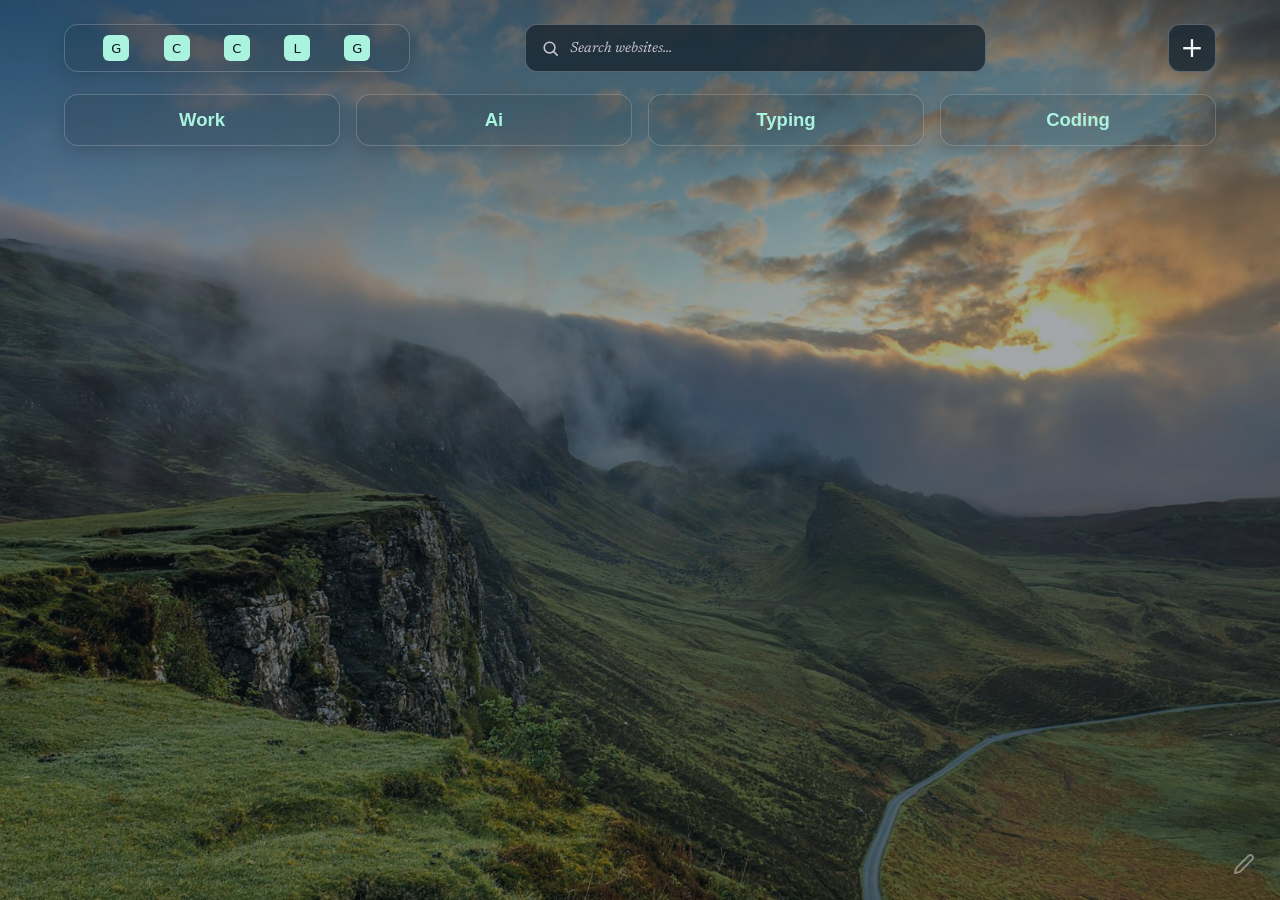
==== commit be085b7c: "Add files via upload" ====
--- a/index.html
+++ b/index.html
@@ -7,7 +7,7 @@
   <link rel="icon" type="image/x-icon" href="favicon.ico">
     <link rel="preconnect" href="https://fonts.googleapis.com">
   <link rel="preconnect" href="https://fonts.gstatic.com" crossorigin>
-  <link href="https://fonts.googleapis.com/css2?family=Newsreader:ital,opsz,wght@1,6..72,200..800&display=swap" rel="stylesheet">
+  <link href="https://fonts.googleapis.com/css2?family=Caveat:wght@600&family=Cinzel:wght@600&family=Fira+Code:wght@500&family=Inter:wght@400;600&family=Lora:ital,wght@0,500;1,500&family=Merriweather:ital,wght@0,400;1,400&family=Newsreader:ital,opsz,wght@1,6..72,400..700&family=Outfit:wght@500&family=Playfair+Display:ital,wght@0,600;1,600&family=Plus+Jakarta+Sans:wght@500;700&family=Roboto:wght@400;500&family=Space+Grotesk:wght@500;700&display=swap" rel="stylesheet">
   <link rel="stylesheet" href="style.css">
 </head>
 <body>
@@ -37,7 +37,7 @@
             <path d="m16 16 5 5"></path>
           </svg>
           <input id="siteSearch" class="search-box" type="search" placeholder="Search websites..." aria-label="Search websites" autocomplete="off">
-          <button type="button" id="searchClearBtn" class="search-clear-btn" hidden aria-label="Clear search">×</button>
+          <button type="button" id="searchClearBtn" class="search-clear-btn" hidden aria-label="Clear search"><span class="emoji-icon">×</span></button>
 
           <!-- Search History Dropdown -->
           <div class="search-history-dropdown" id="searchHistoryDropdown" hidden>
@@ -53,19 +53,19 @@
       <!-- Remaining Space: Plus Button & Actions Menu -->
       <div class="top-action-container">
         <div class="action-area" id="actionArea">
-          <button class="plus-button" id="plusButton" type="button" aria-label="Open organizer menu" aria-expanded="false">+</button>
+          <button class="plus-button" id="plusButton" type="button" aria-label="Open organizer menu" aria-expanded="false"><span class="emoji-icon">+</span></button>
 
           <div class="action-menu" id="actionMenu" hidden>
-            <button id="newCategoryButton" type="button">＋ New category</button>
-            <button id="editModeButton" type="button">✏ Edit category</button>
+            <button id="newCategoryButton" type="button"><span class="emoji-icon">＋</span> New category</button>
+            <button id="editModeButton" type="button"><span class="emoji-icon">✏</span> Edit category</button>
             <hr class="menu-divider">
-            <button id="importDataButton" type="button">📥 Import data</button>
-            <button id="exportDataButton" type="button">📤 Export data</button>
-            <button id="syncShareButton" type="button">☁️ Sync &amp; Share</button>
+            <button id="importDataButton" type="button"><span class="emoji-icon">📥</span> Import data</button>
+            <button id="exportDataButton" type="button"><span class="emoji-icon">📤</span> Export data</button>
+            <button id="syncShareButton" type="button"><span class="emoji-icon">☁️</span> Sync &amp; Share</button>
             <hr class="menu-divider">
-            <button id="accountMenuButton" type="button">👤 Account</button>
+            <button id="accountMenuButton" type="button"><span class="emoji-icon">👤</span> Account</button>
             <hr class="menu-divider">
-            <button id="contactButton" type="button">💬 Contact</button>
+            <button id="contactButton" type="button"><span class="emoji-icon">💬</span> Contact</button>
           </div>
         </div>
       </div>
@@ -75,7 +75,7 @@
     <!-- Unsaved Site Quick-Save Row -->
     <div class="unsaved-site-row" id="unsavedSiteRow" hidden>
       <div class="unsaved-site-info">
-        <span>🌐</span>
+        <span class="emoji-icon">🌐</span>
         <span class="unsaved-site-name" id="unsavedSiteName">website.com</span>
         <span class="unsaved-site-url" id="unsavedSiteUrl">https://website.com</span>
       </div>
@@ -95,10 +95,10 @@
         <p class="fallback-search-title">Search the web instead:</p>
         <div class="fallback-buttons">
           <button class="fallback-btn" id="searchGoogleBtn" type="button">
-            🔍 Search Google for "<span class="fallback-query"></span>"
+            <span class="emoji-icon">🔍</span> Search Google for "<span class="fallback-query"></span>"
           </button>
           <button class="fallback-btn" id="searchEdgeBtn" type="button">
-            🌐 Search with Edge (Bing) for "<span class="fallback-query"></span>"
+            <span class="emoji-icon">🌐</span> Search with Edge (Bing) for "<span class="fallback-query"></span>"
           </button>
         </div>
       </div>
@@ -113,7 +113,7 @@
   <aside class="side-panel" id="sidePanel" hidden>
     <div class="side-panel-header">
       <h3 class="side-panel-title">Appearance</h3>
-      <button class="side-panel-close" id="sidePanelClose" type="button" aria-label="Close appearance panel">✕</button>
+      <button class="side-panel-close" id="sidePanelClose" type="button" aria-label="Close appearance panel"><span class="emoji-icon">✕</span></button>
     </div>
 
     <div class="side-panel-body">
@@ -134,6 +134,18 @@
         </div>
       </div>
 
+      <!-- 2. Text Font Picker -->
+      <div class="panel-section">
+        <h4 class="panel-section-title">Text Font</h4>
+        <div class="font-picker-wrapper">
+          <button class="font-picker-btn" id="fontPickerBtn" type="button" aria-expanded="false" title="Choose text font">
+            <span class="font-picker-active-name" id="fontPickerActiveName">Newsreader</span>
+            <span class="font-picker-preview" id="fontPickerPreview">Website Organizer</span>
+            <span class="font-picker-arrow emoji-icon">▾</span>
+          </button>
+          <div class="font-dropdown-list" id="fontDropdownList" hidden></div>
+        </div>
+      </div>
       <!-- 2. Curated Wallpaper Themes (Greenery & Sky + Peaceful Study) -->
       <div>
         <h4 class="panel-section-title">Themes</h4>
@@ -212,7 +224,7 @@
   <div class="auth-dialog card" role="dialog" aria-modal="true" aria-labelledby="signInHeading">
     <div class="dialog-header">
       <h3 class="dialog-link-title" id="signInHeading">Sign in</h3>
-      <button class="dialog-close-btn" id="signInCloseBtn" type="button" aria-label="Close">✕</button>
+      <button class="dialog-close-btn" id="signInCloseBtn" type="button" aria-label="Close"><span class="emoji-icon">✕</span></button>
     </div>
 
     <div class="auth-body">
@@ -259,7 +271,7 @@
   <div class="auth-dialog card" role="dialog" aria-modal="true" aria-labelledby="signUpHeading">
     <div class="dialog-header">
       <h3 class="dialog-link-title" id="signUpHeading">Create Account</h3>
-      <button class="dialog-close-btn" id="signUpCloseBtn" type="button" aria-label="Close">✕</button>
+      <button class="dialog-close-btn" id="signUpCloseBtn" type="button" aria-label="Close"><span class="emoji-icon">✕</span></button>
     </div>
 
     <div class="auth-body">
@@ -334,7 +346,7 @@
   <div class="auth-dialog card" role="dialog" aria-modal="true" aria-labelledby="accountHeading">
     <div class="dialog-header">
       <h3 class="dialog-link-title" id="accountHeading">👤 Account Profile</h3>
-      <button class="dialog-close-btn" id="accountCloseBtn" type="button" aria-label="Close">✕</button>
+      <button class="dialog-close-btn" id="accountCloseBtn" type="button" aria-label="Close"><span class="emoji-icon">✕</span></button>
     </div>
 
     <div class="auth-body account-body">
@@ -351,7 +363,7 @@
       </div>
 
       <div class="account-sync-status">
-        <span class="status-indicator">●</span>
+        <span class="status-indicator emoji-icon">●</span>
         <span>Cloud Sync Active (Data automatically protected)</span>
       </div>
 
@@ -371,7 +383,7 @@
   <div class="qa-picker-card card" role="dialog" aria-modal="true">
     <div class="dialog-header">
       <h3 class="dialog-link-title">Select Website for Quick Access</h3>
-      <button class="dialog-close-btn" id="qaPickerCloseBtn" type="button" aria-label="Close">✕</button>
+      <button class="dialog-close-btn" id="qaPickerCloseBtn" type="button" aria-label="Close"><span class="emoji-icon">✕</span></button>
     </div>
     <div class="qa-picker-body" id="qaPickerBody"></div>
   </div>
@@ -382,7 +394,7 @@
   <div class="link-dialog card" id="linkDialog" role="dialog" aria-modal="true">
     <div class="dialog-header">
       <h3 class="dialog-link-title" id="dialogLinkTitle">Link Details</h3>
-      <button class="dialog-close-btn" id="dialogCloseBtn" type="button" aria-label="Close dialog">✕</button>
+      <button class="dialog-close-btn" id="dialogCloseBtn" type="button" aria-label="Close dialog"><span class="emoji-icon">✕</span></button>
     </div>
 
     <div>
@@ -398,8 +410,8 @@
 
     <div>
       <button class="history-toggle-btn" id="historyToggleBtn" type="button">
-        <span id="historyToggleLabel">🕒 View History</span>
-        <span id="historyToggleArrow">▾</span>
+        <span id="historyToggleLabel"><span class="emoji-icon">🕒</span> View History</span>
+        <span id="historyToggleArrow" class="emoji-icon">▾</span>
       </button>
       <ul class="dialog-history-list" id="dialogHistoryList" hidden></ul>
     </div>
@@ -413,7 +425,7 @@
   <div class="quick-save-modal card" role="dialog" aria-modal="true">
     <div class="dialog-header">
       <h3 class="quick-save-title">Save to Category</h3>
-      <button class="dialog-close-btn" id="quickSaveCloseBtn" type="button" aria-label="Close">✕</button>
+      <button class="dialog-close-btn" id="quickSaveCloseBtn" type="button" aria-label="Close"><span class="emoji-icon">✕</span></button>
     </div>
     <p style="margin: 0; font-size: 13px; color: #cbd5e1;">Click any category to save instantly:</p>
     <div class="category-picker-grid" id="categoryPickerGrid"></div>
@@ -429,7 +441,7 @@
   <div class="link-dialog card" id="contactDialog" role="dialog" aria-modal="true" style="max-width:460px;width:90%;">
     <div class="dialog-header">
       <h3 class="dialog-link-title" style="font-size:17px;">💬 Developer Contact</h3>
-      <button class="dialog-close-btn" id="contactCloseBtn" type="button" aria-label="Close contact dialog">✕</button>
+      <button class="dialog-close-btn" id="contactCloseBtn" type="button" aria-label="Close contact dialog"><span class="emoji-icon">✕</span></button>
     </div>
     <div style="padding:6px 0 14px;display:flex;flex-direction:column;gap:13px;">
       <div style="display:flex;align-items:baseline;gap:10px;">
@@ -466,7 +478,7 @@
   <div class="link-dialog card" id="syncShareDialog" role="dialog" aria-modal="true" style="max-width:480px;width:92%;">
     <div class="dialog-header">
       <h3 class="dialog-link-title" style="font-size:17px;display:flex;align-items:center;gap:8px;">☁️ Sync &amp; Share Presets</h3>
-      <button class="dialog-close-btn" id="syncShareCloseBtn" type="button" aria-label="Close sync dialog">✕</button>
+      <button class="dialog-close-btn" id="syncShareCloseBtn" type="button" aria-label="Close sync dialog"><span class="emoji-icon">✕</span></button>
     </div>
     <div style="padding:10px 0 6px;display:flex;flex-direction:column;gap:18px;">
       <p style="font-size:13px;color:#94a3b8;line-height:1.5;margin:0;">
--- a/style.css
+++ b/style.css
@@ -1,12 +1,15 @@
-/* Global Newsreader Italic Serif Font */
+/* Global Typography using active font */
 body, input, button, select, textarea,
 .category-title, .website-link, .website-name, .search-box, .btn,
-.auth-dialog, .dialog, .side-panel-title, .qa-picker-cat-head, .qa-picker-link-item {
-  font-family: 'Newsreader', Georgia, serif;
-  font-style: italic;
+.auth-dialog, .dialog, .side-panel-title, .qa-picker-cat-head, .qa-picker-link-item,
+.fallback-search-title, .card-title, .dialog-link-title, .panel-section-title {
+  font-family: var(--app-font-family, 'Newsreader', Georgia, serif);
+  font-style: var(--app-font-style, italic);
 }
 /* Newsreader-global marker */
 :root {
+  --app-font-family: 'Newsreader', Georgia, serif;
+  --app-font-style: italic;
   --bg-color: #101820;
   --default-bg-image: linear-gradient(rgba(16, 24, 32, .38), rgba(16, 24, 32, .38)), url("background.jpg");
   --bg-image: var(--default-bg-image);
@@ -1016,6 +1019,10 @@
 }
 
 .side-panel-body {
+  overflow-y: auto;
+  flex: 1;
+  min-height: 0;
+  max-height: calc(100vh - 65px);
   padding: 18px;
   display: flex;
   flex-direction: column;
@@ -1921,3 +1928,173 @@
 .qa-fallback-icon.globe-fallback {
   font-size: 20px;
 }
+
+/* Force upright standard emoji/symbol font for ALL icons and symbols */
+.emoji-icon,
+.plus-button,
+.remove-link,
+.qa-remove-badge,
+.dialog-close-btn,
+.side-panel-close,
+.search-clear-btn,
+.pencil-button,
+.status-indicator,
+.dot,
+.search-icon,
+.globe-fallback {
+  font-family: "Apple Color Emoji", "Segoe UI Emoji", "Segoe UI Symbol", "Noto Color Emoji", system-ui, sans-serif !important;
+  font-style: normal !important;
+  font-weight: 400 !important;
+}
+
+/* Remove 6-dot grip handles completely so links remain full-width */
+.category-grip,
+.link-grip {
+  display: none !important;
+}
+
+/* Universal Handle-Free Drag-and-Drop with Phone-App Shift Animation */
+body.edit-mode .card {
+  cursor: grab;
+  position: relative;
+  transition: transform 0.22s cubic-bezier(0.2, 0, 0, 1), box-shadow 0.2s ease, opacity 0.2s ease;
+}
+
+body.edit-mode .card:active,
+body.edit-mode .dragging-card {
+  cursor: grabbing !important;
+}
+
+body.edit-mode .link-row {
+  cursor: grab;
+  position: relative;
+  transition: transform 0.22s cubic-bezier(0.2, 0, 0, 1), opacity 0.2s ease;
+}
+
+body.edit-mode .link-row:active,
+body.edit-mode .dragging-row {
+  cursor: grabbing !important;
+}
+
+body.edit-mode .category-title,
+body.edit-mode .website-name {
+  cursor: pointer !important;
+}
+
+.dragging-card {
+  opacity: 0.45 !important;
+  transform: scale(0.97) !important;
+  box-shadow: 0 10px 25px rgba(0, 0, 0, 0.4) !important;
+}
+
+.dragging-row {
+  opacity: 0.4 !important;
+  transform: scale(0.98) !important;
+}
+
+.shift-down {
+  transform: translateY(10px) !important;
+}
+
+.shift-up {
+  transform: translateY(-10px) !important;
+}
+
+.category-target {
+  outline: 2px dashed var(--accent-title) !important;
+  outline-offset: 4px;
+}
+
+/* Font Picker in Appearance Panel */
+.font-picker-wrapper {
+  position: relative;
+  width: 100%;
+}
+
+.font-picker-btn {
+  width: 100%;
+  padding: 10px 14px;
+  background: rgba(30, 41, 59, 0.7);
+  border: 1px solid rgba(255, 255, 255, 0.15);
+  border-radius: 9px;
+  color: #f4f7f8;
+  display: flex;
+  align-items: center;
+  justify-content: space-between;
+  gap: 10px;
+  cursor: pointer;
+  transition: background 0.18s ease, border-color 0.18s ease;
+}
+
+.font-picker-btn:hover {
+  background: rgba(45, 55, 72, 0.85);
+  border-color: var(--accent-title);
+}
+
+.font-picker-active-name {
+  font-weight: 700;
+  font-size: 13.5px;
+  color: var(--accent-title);
+}
+
+.font-picker-preview {
+  font-size: 13px;
+  color: #e2e8f0;
+  flex: 1;
+  text-align: right;
+  overflow: hidden;
+  text-overflow: ellipsis;
+  white-space: nowrap;
+}
+
+.font-picker-arrow {
+  font-size: 12px;
+  color: #94a3b8;
+}
+
+.font-dropdown-list {
+  position: absolute;
+  top: calc(100% + 6px);
+  left: 0;
+  right: 0;
+  max-height: 220px;
+  overflow-y: auto;
+  background: #141e28;
+  border: 1px solid rgba(255, 255, 255, 0.18);
+  border-radius: 9px;
+  z-index: 100;
+  box-shadow: 0 10px 25px rgba(0, 0, 0, 0.5);
+  padding: 4px;
+  display: flex;
+  flex-direction: column;
+  gap: 2px;
+}
+
+.font-option-btn {
+  width: 100%;
+  padding: 8px 12px;
+  background: transparent;
+  border: 0;
+  border-radius: 6px;
+  color: #e2e8f0;
+  display: flex;
+  align-items: center;
+  justify-content: space-between;
+  cursor: pointer;
+  transition: background 0.15s ease;
+}
+
+.font-option-btn:hover,
+.font-option-btn.active {
+  background: rgba(45, 60, 80, 0.9);
+  color: var(--accent-dot);
+}
+
+.font-option-name {
+  font-size: 13px;
+}
+
+.font-option-sample {
+  font-size: 13px;
+  opacity: 0.85;
+}
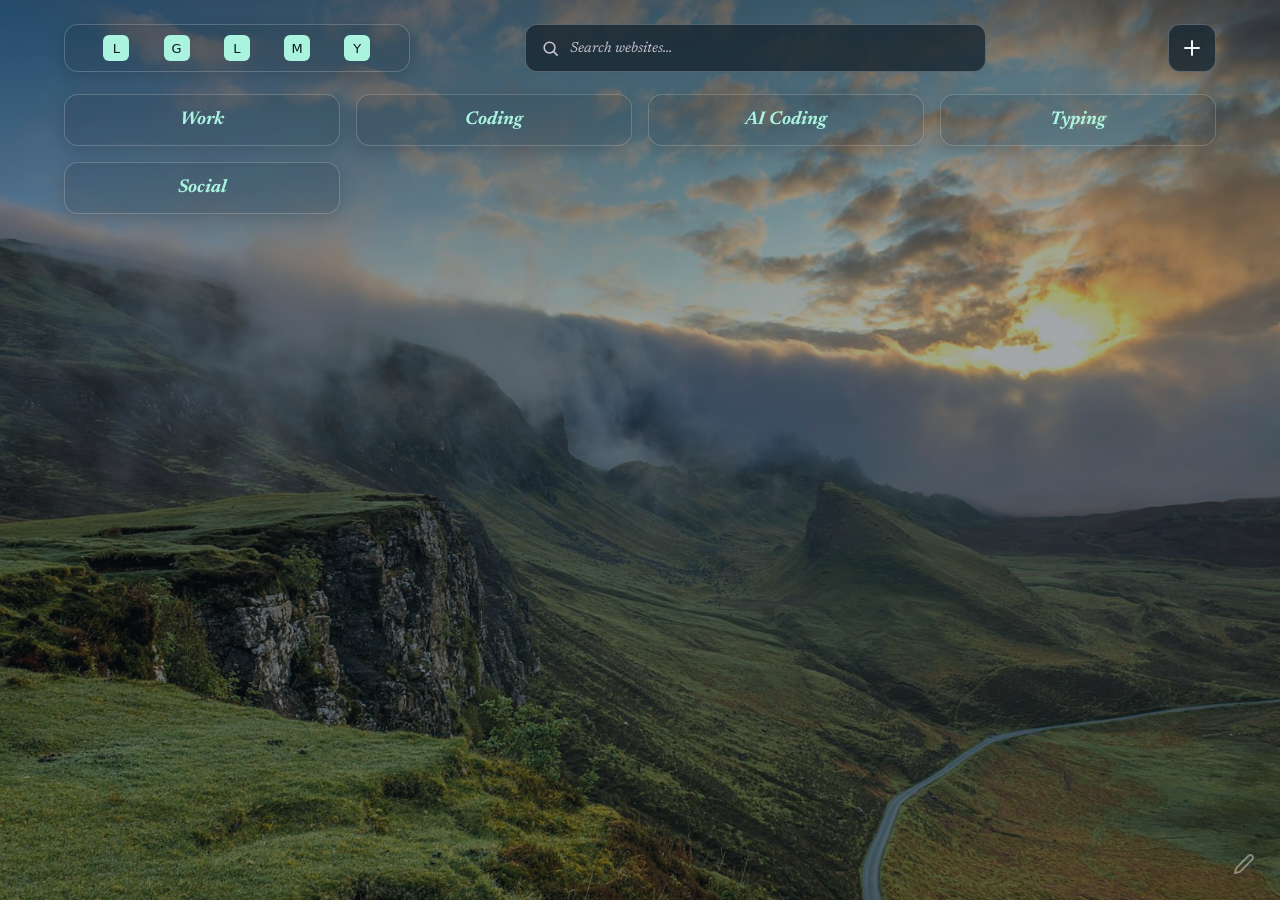
==== commit 3ccf214e: "Add files via upload" ====
--- a/index.html
+++ b/index.html
@@ -53,19 +53,19 @@
       <!-- Remaining Space: Plus Button & Actions Menu -->
       <div class="top-action-container">
         <div class="action-area" id="actionArea">
-          <button class="plus-button" id="plusButton" type="button" aria-label="Open organizer menu" aria-expanded="false"><span class="emoji-icon">+</span></button>
+          <button class="plus-button" id="plusButton" type="button" aria-label="Open organizer menu" aria-expanded="false"><span class="plus-icon" aria-hidden="true"></span></button>
 
           <div class="action-menu" id="actionMenu" hidden>
-            <button id="newCategoryButton" type="button"><span class="emoji-icon">＋</span> New category</button>
-            <button id="editModeButton" type="button"><span class="emoji-icon">✏</span> Edit category</button>
+            <button id="newCategoryButton" type="button"><span class="emoji-icon" aria-hidden="true">+</span><span class="menu-label">New category</span></button>
+            <button id="editModeButton" type="button"><span class="emoji-icon" aria-hidden="true">✏️</span><span class="menu-label">Edit category</span></button>
             <hr class="menu-divider">
-            <button id="importDataButton" type="button"><span class="emoji-icon">📥</span> Import data</button>
-            <button id="exportDataButton" type="button"><span class="emoji-icon">📤</span> Export data</button>
-            <button id="syncShareButton" type="button"><span class="emoji-icon">☁️</span> Sync &amp; Share</button>
+            <button id="importDataButton" type="button"><span class="emoji-icon" aria-hidden="true">📥</span><span class="menu-label">Import data</span></button>
+            <button id="exportDataButton" type="button"><span class="emoji-icon" aria-hidden="true">📤</span><span class="menu-label">Export data</span></button>
+            <button id="syncShareButton" type="button"><span class="emoji-icon" aria-hidden="true">☁️</span><span class="menu-label">Sync &amp; Share</span></button>
             <hr class="menu-divider">
-            <button id="accountMenuButton" type="button"><span class="emoji-icon">👤</span> Account</button>
+            <button id="accountMenuButton" type="button"><span class="emoji-icon" aria-hidden="true">👤</span><span class="menu-label">Account</span></button>
             <hr class="menu-divider">
-            <button id="contactButton" type="button"><span class="emoji-icon">💬</span> Contact</button>
+            <button id="contactButton" type="button"><span class="emoji-icon" aria-hidden="true">💬</span><span class="menu-label">Contact</span></button>
           </div>
         </div>
       </div>
@@ -141,10 +141,10 @@
           <button class="font-picker-btn" id="fontPickerBtn" type="button" aria-expanded="false" title="Choose text font">
             <span class="font-picker-active-name" id="fontPickerActiveName">Newsreader</span>
             <span class="font-picker-preview" id="fontPickerPreview">Website Organizer</span>
-            <span class="font-picker-arrow emoji-icon">▾</span>
           </button>
           <div class="font-dropdown-list" id="fontDropdownList" hidden></div>
         </div>
+        <button class="font-panel-button" id="customFontBtn" type="button">Custom Font</button>
       </div>
       <!-- 2. Curated Wallpaper Themes (Greenery & Sky + Peaceful Study) -->
       <div>
@@ -473,6 +473,36 @@
   </div>
 </div>
 
+<dialog class="font-dialog link-dialog card" id="importFontDialog" aria-labelledby="importFontHeading">
+  <div class="dialog-header">
+    <h3 class="dialog-link-title" id="importFontHeading">Import Font</h3>
+    <button class="dialog-close-btn" type="button" aria-label="Close"><span class="emoji-icon">✕</span></button>
+  </div>
+  <form class="font-dialog-form" id="importFontForm">
+    <label class="font-dialog-field">Google Fonts family
+      <input id="importFontName" placeholder="font name" maxlength="100" required autofocus>
+    </label>
+    <p class="font-import-status" id="importFontStatus" role="status" hidden></p>
+    <button class="font-submit" type="submit">Import Font</button>
+  </form>
+</dialog>
+
+<dialog class="font-dialog link-dialog card" id="customFontDialog" aria-labelledby="customFontHeading">
+  <div class="dialog-header">
+    <h3 class="dialog-link-title" id="customFontHeading">Custom Font</h3>
+    <button class="dialog-close-btn" type="button" aria-label="Close"><span class="emoji-icon">✕</span></button>
+  </div>
+  <form class="font-dialog-form" id="customFontForm">
+    <label class="font-dialog-field">Website name font
+      <select id="websiteNameFont" autofocus></select>
+    </label>
+    <label class="font-dialog-field">Category name font
+      <select id="categoryNameFont"></select>
+    </label>
+    <button class="font-submit" type="submit">Submit</button>
+  </form>
+</dialog>
+
 <!-- Sync Share Dialogue Box -->
 <div class="dialog-overlay" id="syncShareOverlay" hidden>
   <div class="link-dialog card" id="syncShareDialog" role="dialog" aria-modal="true" style="max-width:480px;width:92%;">
--- a/style.css
+++ b/style.css
@@ -293,13 +293,35 @@
   border-radius: 12px;
   background: rgba(25, 40, 50, .82);
   color: #f4f7f8;
-  font-size: 28px;
+  padding: 0;
   line-height: 1;
   cursor: pointer;
   transition: background .2s ease, transform .15s ease;
   display: flex;
   align-items: center;
   justify-content: center;
+}
+
+.plus-icon {
+  position: relative;
+  width: 16px;
+  height: 16px;
+}
+
+.plus-icon::before,
+.plus-icon::after {
+  content: '';
+  position: absolute;
+  inset: 50% auto auto 50%;
+  width: 100%;
+  height: 2px;
+  border-radius: 1px;
+  background: currentColor;
+  transform: translate(-50%, -50%);
+}
+
+.plus-icon::after {
+  transform: translate(-50%, -50%) rotate(90deg);
 }
 
 .plus-button:hover {
@@ -333,7 +355,9 @@
 }
 
 .action-menu button {
-  display: block;
+  display: flex;
+  align-items: baseline;
+  gap: 8px;
   width: 100%;
   padding: 9px 12px;
   border: 0;
@@ -345,6 +369,12 @@
   font-size: 13.5px;
   cursor: pointer;
   transition: background .15s ease, color .15s ease;
+}
+
+.action-menu .emoji-icon {
+  flex: 0 0 1.4em;
+  text-align: center;
+  line-height: 1;
 }
 
 .action-menu button:hover {
@@ -632,19 +662,29 @@
 .pencil-button:hover { background: rgba(86, 62, 38, .95); }
 
 /* Website Links inside Cards */
+.category-link-list {
+  position: relative;
+  display: grid;
+  gap: 8px;
+  min-width: 0;
+  padding: 3px 0;
+}
+
 .link-row {
-  display: flex;
+  position: relative;
+  display: grid;
+  grid-template-columns: minmax(0, 1fr) auto;
   align-items: center;
   gap: 6px;
+  min-width: 0;
 }
 
 .website-link {
-  display: flex;
-  align-items: center;
-  flex: 1;
+  display: grid;
+  grid-template-columns: 8px minmax(0, 1fr) 20px;
+  align-items: center;
   min-width: 0;
   gap: 8px;
-  margin: 6px 0;
   padding: 8px 11px;
   border-radius: 8px;
   background: rgba(36, 57, 68, .88);
@@ -666,13 +706,30 @@
   outline-offset: 2px;
 }
 
-.edit-mode .website-link {
-  cursor: pointer;
-}
-
-.edit-mode .website-link:hover {
-  outline: 1px dashed var(--accent-dot);
-  outline-offset: 1px;
+.edit-mode #categories :is(.link-row, .website-link) {
+  cursor: grab;
+}
+
+.edit-mode #categories .website-link :is(.website-name, .dot, .logo-slot) {
+  cursor: inherit;
+}
+
+.edit-mode #categories .link-row:active,
+.edit-mode #categories .link-row:active .website-link {
+  cursor: grabbing;
+}
+
+.edit-mode #categories .website-link {
+  transition: background .16s ease;
+}
+
+.edit-mode #categories .website-link:is(:hover, :focus-visible) {
+  transform: none;
+  box-shadow: none;
+}
+
+.edit-mode .category-links:not([hidden]) {
+  animation: none;
 }
 
 .website-name {
@@ -733,7 +790,8 @@
 .remove-link {
   width: 28px;
   height: 28px;
-  flex: 0 0 28px;
+  box-sizing: border-box;
+  padding: 0;
   border: 1px solid rgba(255, 150, 166, .45);
   border-radius: 7px;
   background: rgba(86, 35, 49, .88);
@@ -752,6 +810,10 @@
   margin: 8px 4px;
   color: #d9d0e0;
   font-size: 12.5px;
+}
+
+.category-editor-footer {
+  min-width: 0;
 }
 
 .category-editor-actions {
@@ -940,7 +1002,7 @@
   position: fixed;
   top: 0;
   bottom: 0;
-  right: 18vw;
+  right: clamp(340px, 24vw, 420px);
   width: 5px;
   cursor: col-resize;
   background: rgba(255, 255, 255, .08);
@@ -949,6 +1011,8 @@
   z-index: 95;
 }
 
+.panel-resizer[hidden] { display: none; }
+
 .panel-resizer:hover,
 .panel-resizer.is-resizing {
   background: var(--accent-title);
@@ -959,23 +1023,22 @@
   right: 0;
   top: 0;
   bottom: 0;
-  width: 18vw;
-  min-width: 260px;
-  max-width: 330px;
+  width: 24vw;
+  min-width: 340px;
+  max-width: 420px;
   background: #141b24;
-  border: none !important;
-  box-shadow: none !important;
+  border: 0;
+  box-shadow: none;
+  outline: none;
   overflow: hidden;
   display: flex;
   flex-direction: column;
   z-index: 90;
-  transform: translateX(110%);
+  transform: translateX(100%);
   opacity: 0;
   visibility: hidden;
   pointer-events: none;
-  transition: transform 0.32s cubic-bezier(0.16, 1, 0.3, 1), 
-              opacity 0.28s ease, 
-              visibility 0.32s;
+  transition: transform .32s cubic-bezier(.16, 1, .3, 1), opacity .24s ease, visibility 0s .32s;
 }
 
 .side-panel.is-open {
@@ -983,8 +1046,10 @@
   opacity: 1;
   visibility: visible;
   pointer-events: auto;
-  border-left: 1px solid rgba(255, 255, 255, .15) !important;
-  box-shadow: -8px 0 28px rgba(0, 0, 0, .55) !important;
+  outline: 1px solid rgba(255, 255, 255, .15);
+  outline-offset: -1px;
+  box-shadow: -8px 0 28px rgba(0, 0, 0, .55);
+  transition-delay: 0s;
 }
 
 .side-panel-header {
@@ -1954,56 +2019,67 @@
 }
 
 /* Universal Handle-Free Drag-and-Drop with Phone-App Shift Animation */
-body.edit-mode .card {
+.edit-mode #categories section[data-category-id] {
   cursor: grab;
   position: relative;
-  transition: transform 0.22s cubic-bezier(0.2, 0, 0, 1), box-shadow 0.2s ease, opacity 0.2s ease;
-}
-
-body.edit-mode .card:active,
-body.edit-mode .dragging-card {
+}
+
+.edit-mode #categories .category-title {
+  width: auto;
+  max-width: calc(100% - 64px);
+  height: auto;
+  padding: 0;
+  cursor: pointer;
+}
+
+.edit-mode #categories :is(button, a, select) { cursor: pointer; }
+.edit-mode #categories :is(input, textarea) { cursor: text; }
+
+.edit-mode #categories section[data-category-id].category-reorder-source {
+  position: absolute;
+  inset: auto;
+  opacity: 0;
+  pointer-events: none;
+}
+
+.edit-mode #categories.is-reordering,
+.edit-mode #categories.is-reordering * { cursor: grabbing !important; }
+
+.category-reorder-slot {
+  flex: none;
+  box-sizing: border-box;
+  border: 1px dashed var(--accent-title);
+  border-radius: var(--card-radius);
+  background: rgba(10, 20, 30, .35);
+}
+
+.edit-mode #categories.is-reordering-link,
+.edit-mode #categories.is-reordering-link * {
   cursor: grabbing !important;
 }
 
-body.edit-mode .link-row {
-  cursor: grab;
-  position: relative;
-  transition: transform 0.22s cubic-bezier(0.2, 0, 0, 1), opacity 0.2s ease;
-}
-
-body.edit-mode .link-row:active,
-body.edit-mode .dragging-row {
-  cursor: grabbing !important;
-}
-
-body.edit-mode .category-title,
-body.edit-mode .website-name {
-  cursor: pointer !important;
-}
-
-.dragging-card {
-  opacity: 0.45 !important;
-  transform: scale(0.97) !important;
-  box-shadow: 0 10px 25px rgba(0, 0, 0, 0.4) !important;
-}
-
-.dragging-row {
-  opacity: 0.4 !important;
-  transform: scale(0.98) !important;
-}
-
-.shift-down {
-  transform: translateY(10px) !important;
-}
-
-.shift-up {
-  transform: translateY(-10px) !important;
-}
-
-.category-target {
-  outline: 2px dashed var(--accent-title) !important;
-  outline-offset: 4px;
-}
+.edit-mode #categories.is-reordering-link .website-link:hover {
+  background: rgba(36, 57, 68, .88);
+}
+
+.link-drag-source {
+  opacity: .65;
+}
+
+#categories.is-reordering-link [data-drop-edge]::after {
+  content: '';
+  position: absolute;
+  z-index: 1;
+  inset-inline: 0;
+  height: 2px;
+  border-radius: 1px;
+  background: var(--accent-title);
+  pointer-events: none;
+}
+
+#categories.is-reordering-link [data-drop-edge="before"]::after { top: -5px; }
+#categories.is-reordering-link [data-drop-edge="after"]::after { bottom: -5px; }
+#categories.is-reordering-link [data-drop-edge="end"]::after { bottom: 0; }
 
 /* Font Picker in Appearance Panel */
 .font-picker-wrapper {
@@ -2013,16 +2089,18 @@
 
 .font-picker-btn {
   width: 100%;
-  padding: 10px 14px;
+  padding: 7px 10px;
   background: rgba(30, 41, 59, 0.7);
   border: 1px solid rgba(255, 255, 255, 0.15);
   border-radius: 9px;
   color: #f4f7f8;
-  display: flex;
-  align-items: center;
-  justify-content: space-between;
+  display: grid;
+  grid-template-columns: minmax(0, 1fr) minmax(0, 1.15fr);
+  align-items: center;
   gap: 10px;
   cursor: pointer;
+  text-align: left;
+  box-sizing: border-box;
   transition: background 0.18s ease, border-color 0.18s ease;
 }
 
@@ -2033,38 +2111,39 @@
 
 .font-picker-active-name {
   font-weight: 700;
-  font-size: 13.5px;
+  font-size: 13px;
   color: var(--accent-title);
+  min-width: 0;
+  overflow: hidden;
+  text-overflow: ellipsis;
+  white-space: nowrap;
 }
 
 .font-picker-preview {
   font-size: 13px;
   color: #e2e8f0;
-  flex: 1;
-  text-align: right;
+  min-width: 0;
+  text-align: left;
   overflow: hidden;
   text-overflow: ellipsis;
   white-space: nowrap;
 }
 
-.font-picker-arrow {
-  font-size: 12px;
-  color: #94a3b8;
-}
 
 .font-dropdown-list {
   position: absolute;
   top: calc(100% + 6px);
   left: 0;
   right: 0;
-  max-height: 220px;
+  max-height: 250px;
   overflow-y: auto;
+  overflow-x: hidden;
   background: #141e28;
   border: 1px solid rgba(255, 255, 255, 0.18);
   border-radius: 9px;
   z-index: 100;
   box-shadow: 0 10px 25px rgba(0, 0, 0, 0.5);
-  padding: 4px;
+  padding: 5px;
   display: flex;
   flex-direction: column;
   gap: 2px;
@@ -2077,8 +2156,10 @@
   border: 0;
   border-radius: 6px;
   color: #e2e8f0;
-  display: flex;
-  align-items: center;
+  display: grid;
+  grid-template-columns: minmax(0, 1fr) minmax(0, 1.15fr);
+  align-items: center;
+  gap: 10px;
   justify-content: space-between;
   cursor: pointer;
   transition: background 0.15s ease;
@@ -2091,10 +2172,101 @@
 }
 
 .font-option-name {
-  font-size: 13px;
+  text-align: left;
+  font-size: 12.5px;
+  min-width: 0;
+  overflow: hidden;
+  text-overflow: ellipsis;
+  white-space: nowrap;
 }
 
 .font-option-sample {
   font-size: 13px;
-  opacity: 0.85;
-}
+  opacity: 0.9;
+  min-width: 0;
+  text-align: left;
+  overflow: hidden;
+  text-overflow: ellipsis;
+  white-space: nowrap;
+}
+
+.category-title {
+  font-family: var(--category-font-family, var(--app-font-family));
+  font-style: var(--category-font-style, var(--app-font-style));
+}
+
+.website-link,
+.website-name {
+  font-family: var(--website-font-family, var(--app-font-family));
+  font-style: var(--website-font-style, var(--app-font-style));
+}
+
+.font-panel-button,
+.font-submit {
+  border: 1px solid rgba(255, 255, 255, .18);
+  border-radius: 8px;
+  padding: 7px 12px;
+  color: #f4f7f8;
+  background: #233040;
+  cursor: pointer;
+}
+
+#customFontBtn { margin-top: 8px; }
+
+.font-import-button {
+  flex: none;
+  margin-top: 4px;
+}
+
+.font-dialog {
+  width: min(92vw, 480px);
+  max-height: 90vh;
+  overflow: auto;
+  box-sizing: border-box;
+  margin: auto;
+  color: #e2e8f0;
+}
+
+.font-dialog:not([open]) { display: none; }
+
+.font-dialog::backdrop {
+  background: rgba(10, 16, 24, .62);
+  backdrop-filter: blur(4px);
+}
+
+.font-dialog-form {
+  display: grid;
+  gap: 14px;
+  margin-top: 16px;
+}
+
+.font-dialog-field {
+  display: grid;
+  gap: 8px;
+  padding: 12px;
+  background: rgba(255, 255, 255, .04);
+  border: 1px solid rgba(255, 255, 255, .08);
+  border-radius: 12px;
+  color: var(--accent-title);
+  font-weight: 600;
+}
+
+.font-dialog-field :is(input, select) {
+  width: 100%;
+  min-width: 0;
+  box-sizing: border-box;
+  border: 1px solid rgba(255, 255, 255, .2);
+  border-radius: 8px;
+  padding: 8px 10px;
+  background: #171e27;
+  color: #f4f7f8;
+  color-scheme: dark;
+}
+
+.font-submit {
+  justify-self: end;
+  background: #2563eb;
+}
+
+.font-submit:disabled { cursor: wait; opacity: .65; }
+.font-import-status { margin: 0; }
